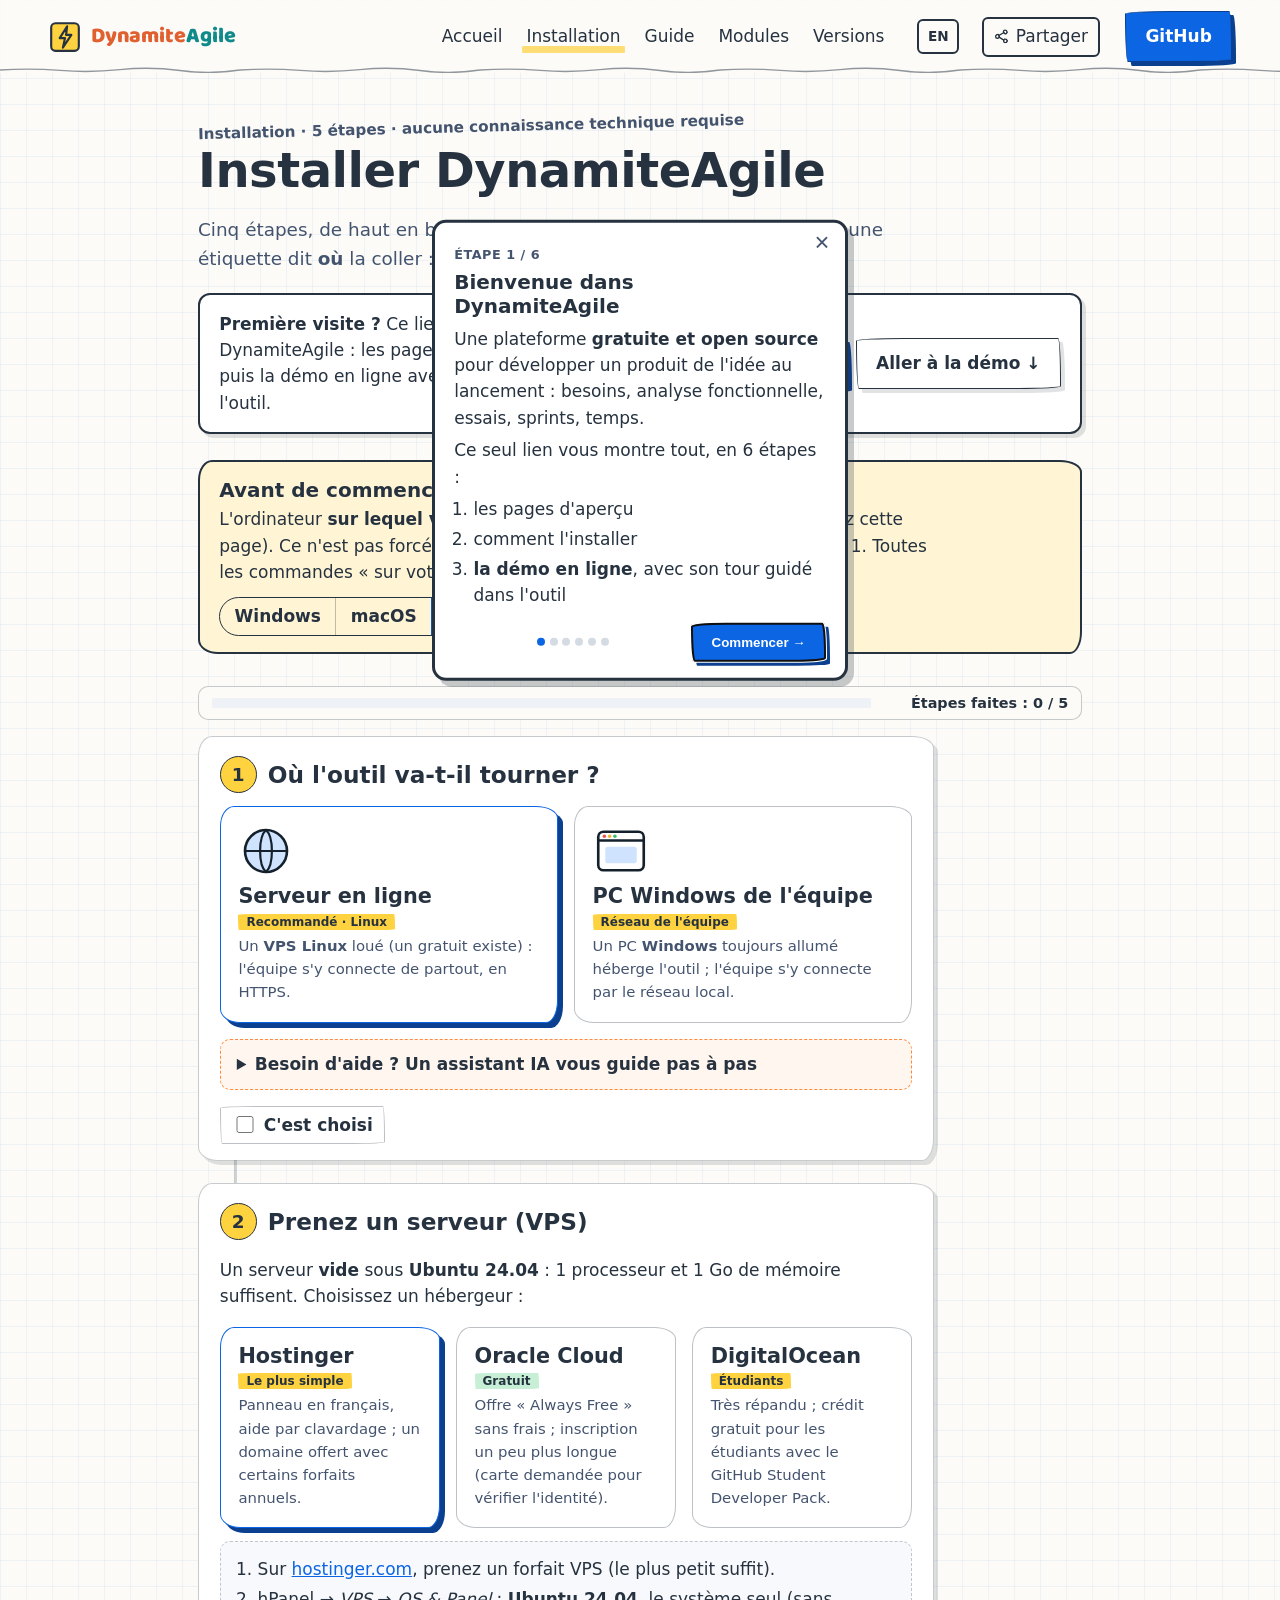
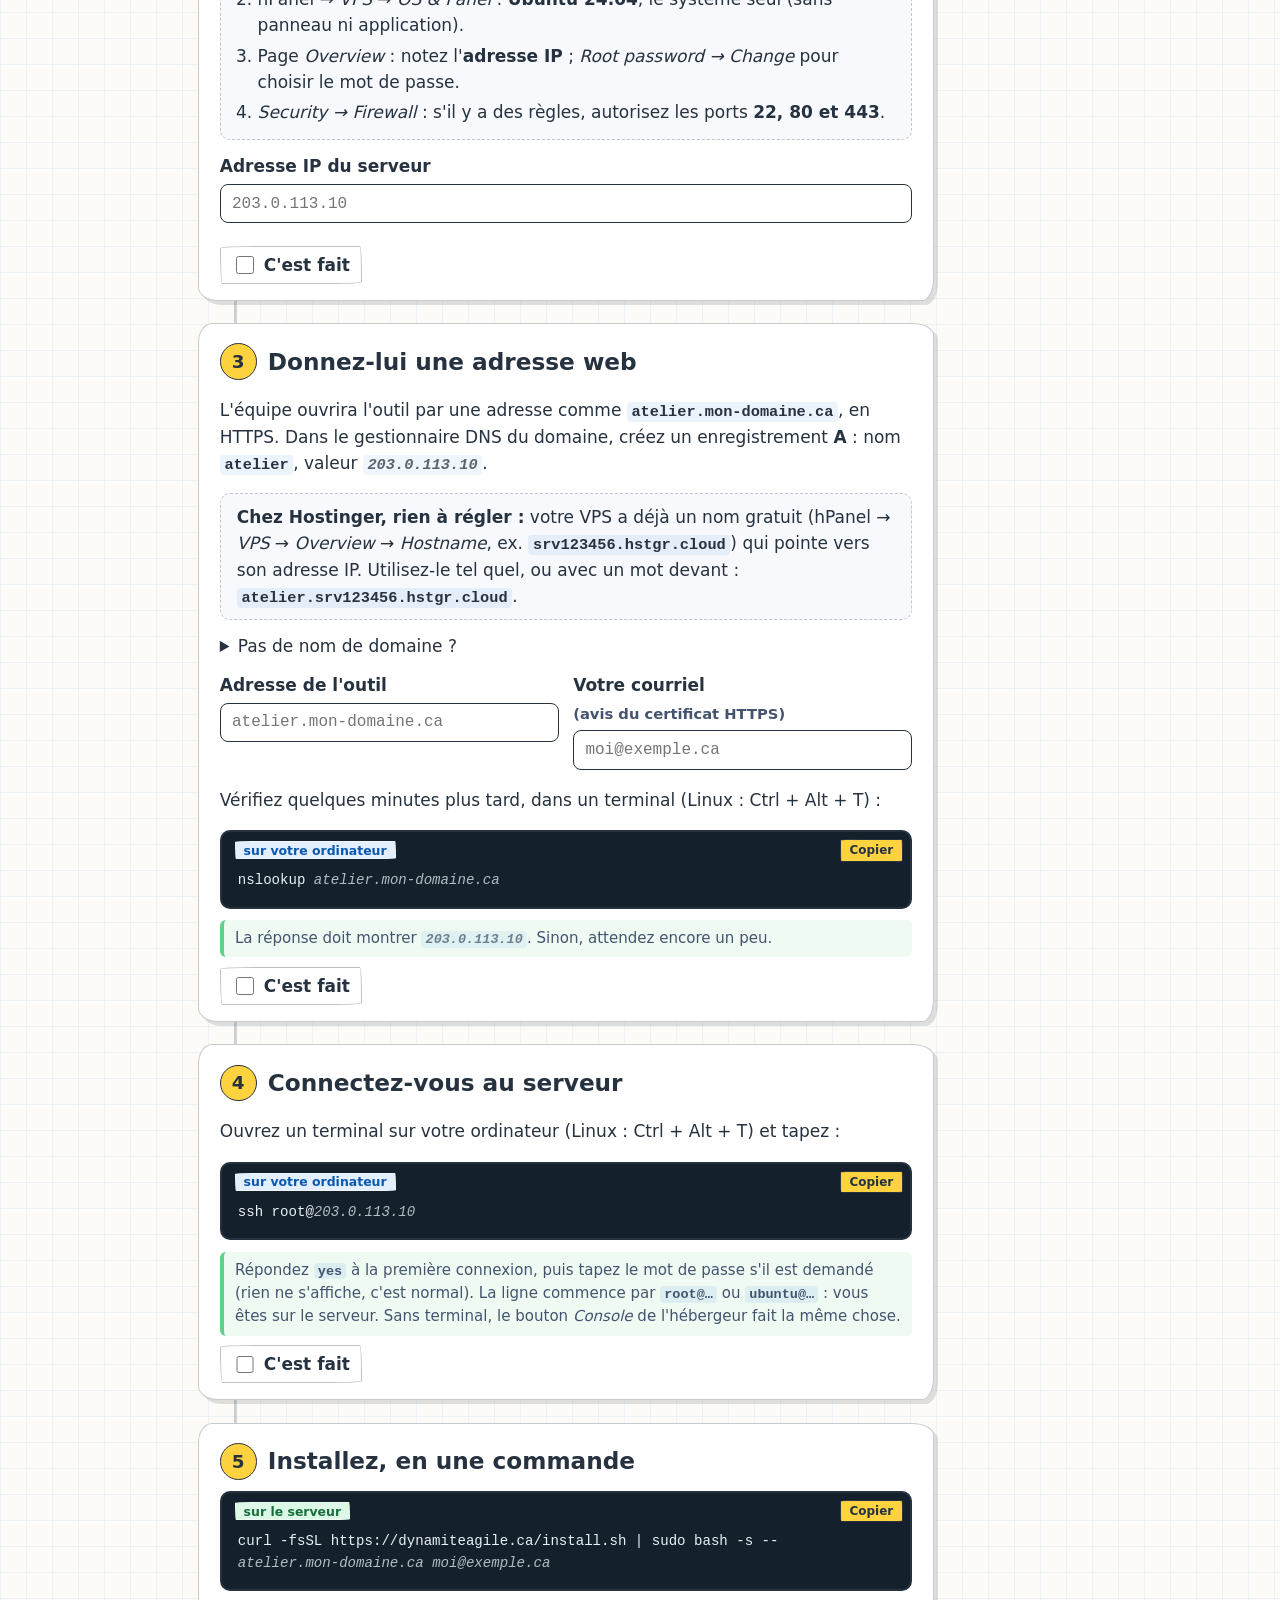
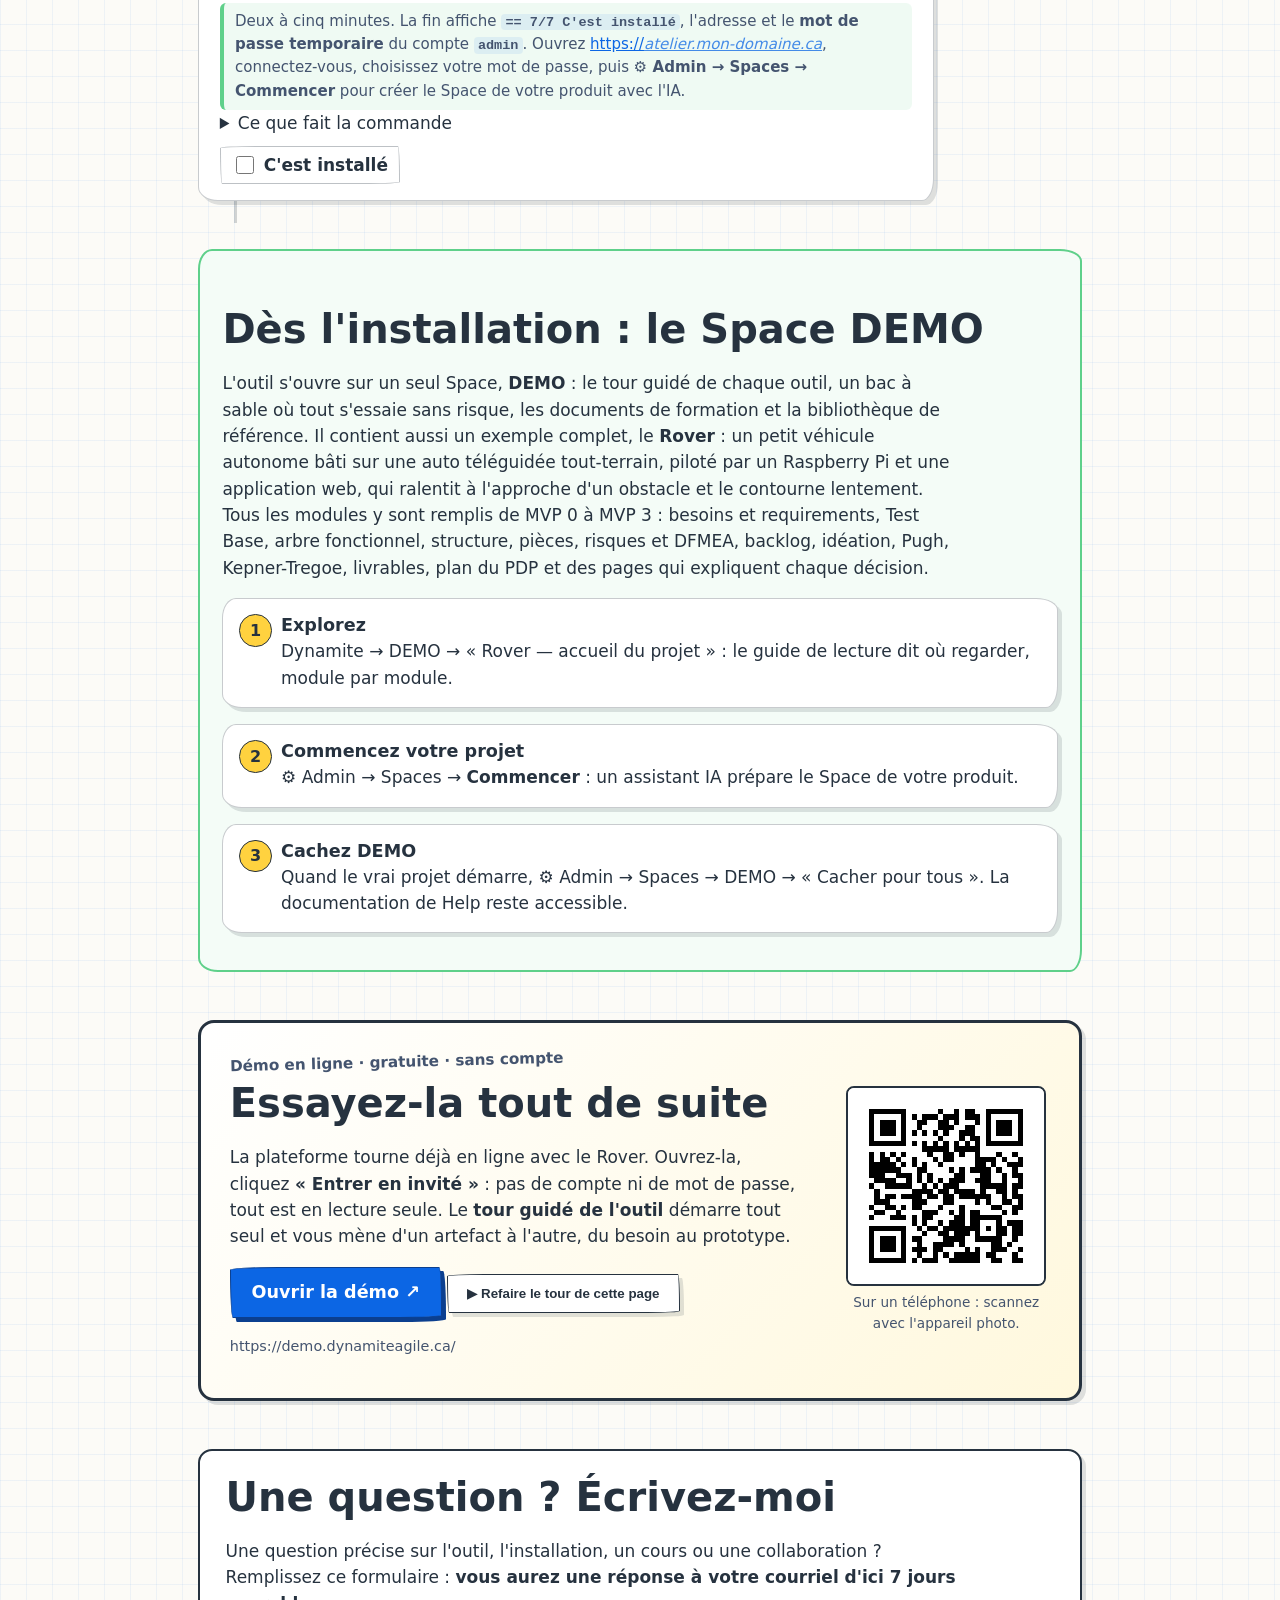
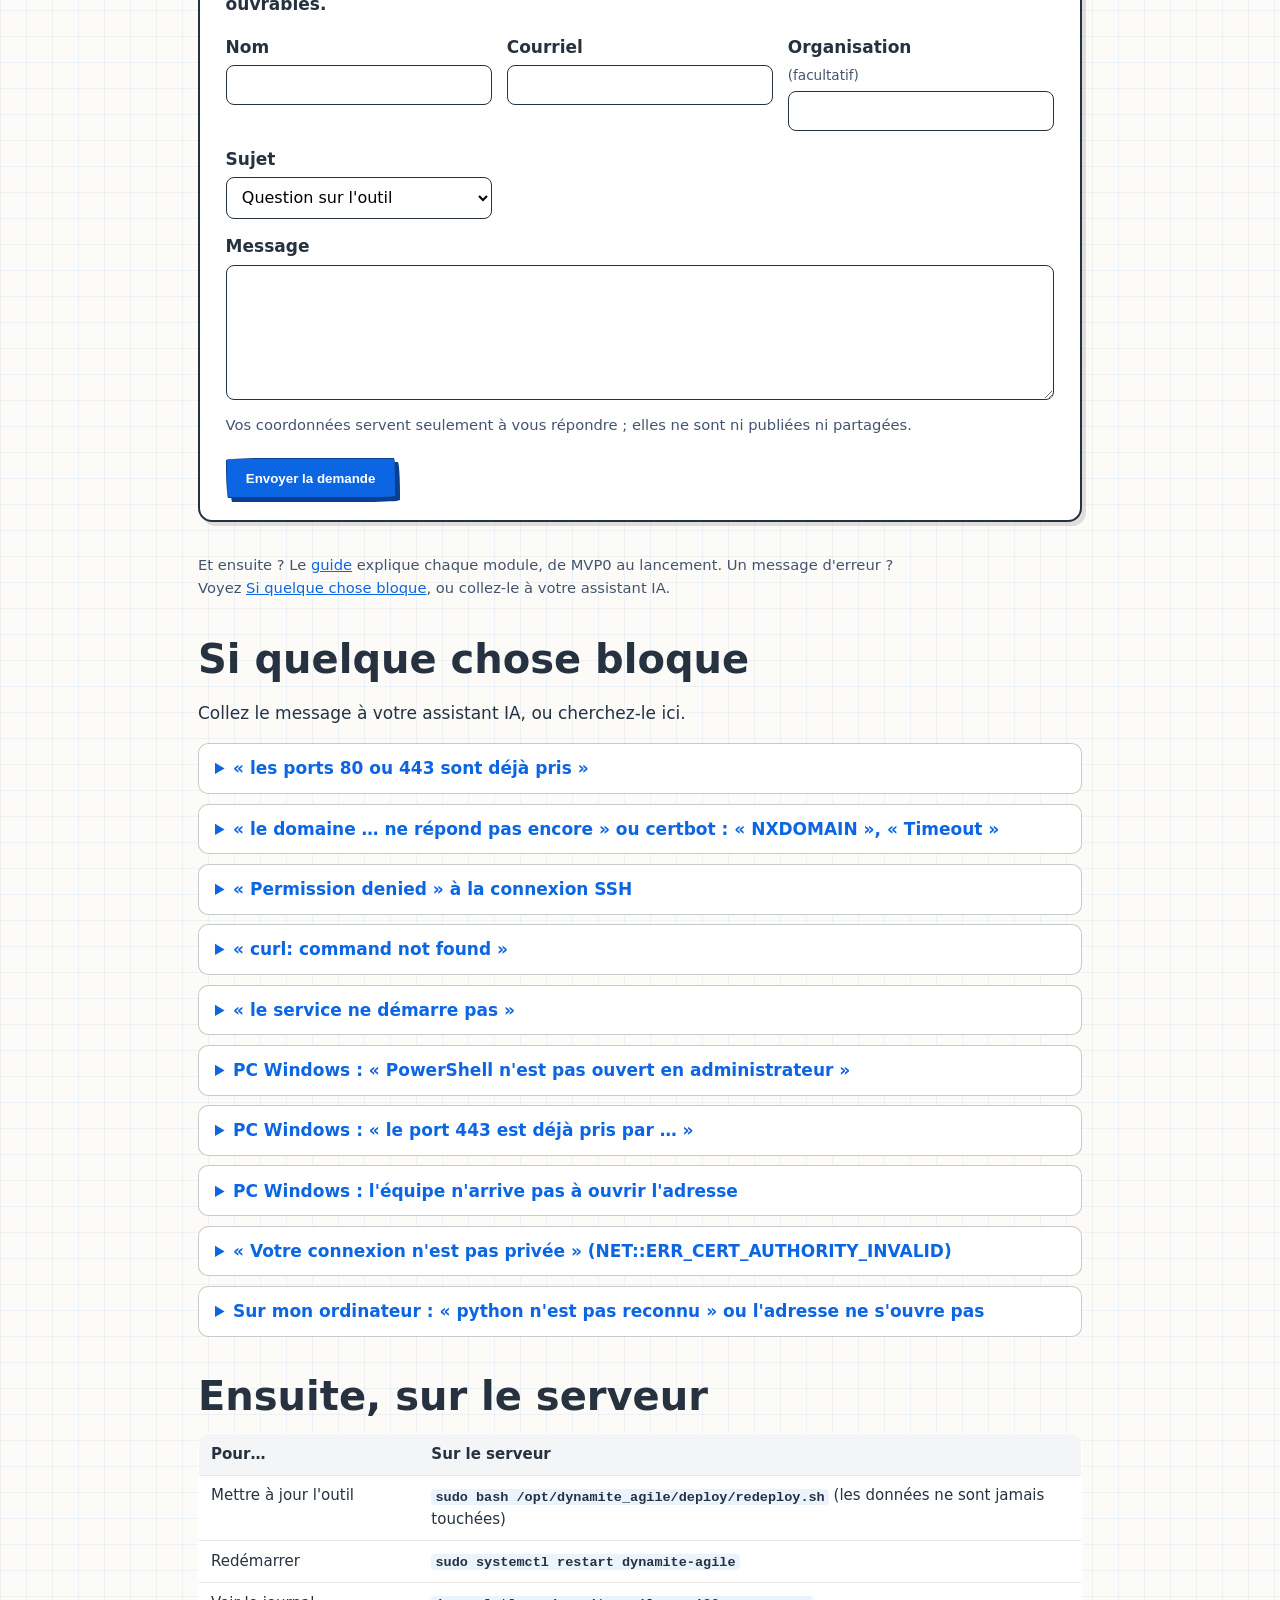
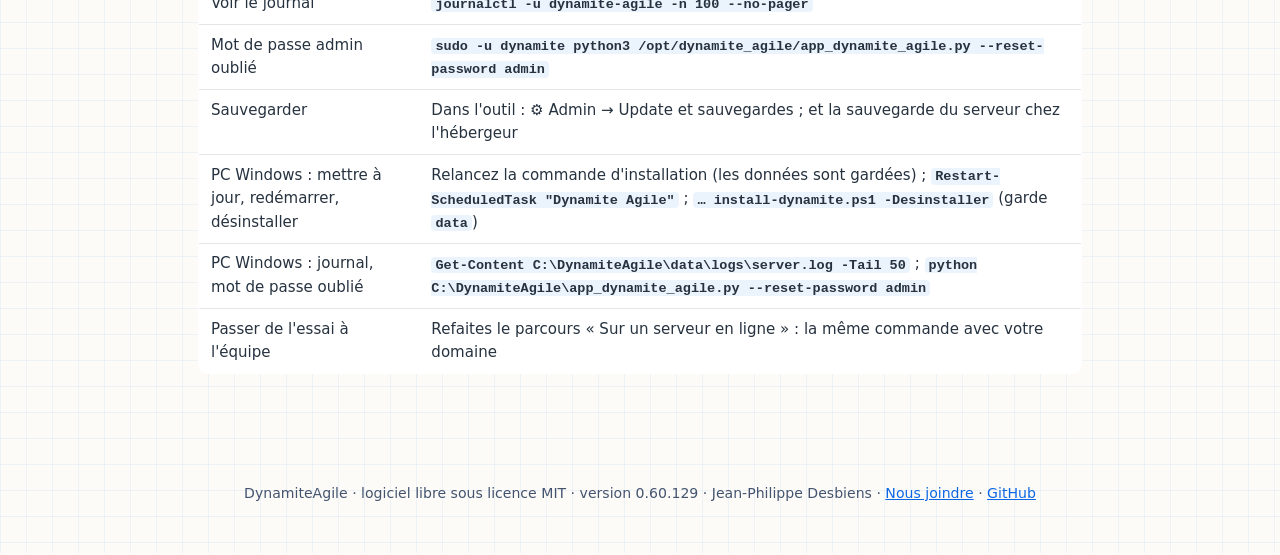
==== site/index.html @ bbf8b6cb "0.60.129 — Diamond : « Importer un lot (.zip) » pose un croquis sur une feuille de concept existante" ====
<!DOCTYPE html>
<html lang="fr">
<head>
<meta charset="utf-8">
<meta name="viewport" content="width=device-width, initial-scale=1">
<title>Installer DynamiteAgile</title>
<meta name="description" content="Installer DynamiteAgile en 5 étapes, sans connaissances techniques : un serveur en ligne ou un PC Windows de l'équipe, depuis Windows, macOS ou Linux.">
<link rel="icon" href="data:image/svg+xml,%3Csvg xmlns='http://www.w3.org/2000/svg' viewBox='0 0 32 32'%3E%3Crect x='3' y='3' width='26' height='26' rx='3' fill='%23ffd23f' stroke='%2326323f' stroke-width='2'/%3E%3Cpath d='M18 6 L11 17 H16 L14 26 L22 14 H17 Z' fill='none' stroke='%2326323f' stroke-width='2' stroke-linejoin='round'/%3E%3C/svg%3E">
<link rel="alternate" hreflang="fr" href="https://dynamiteagile.ca/installation.html">
<link rel="alternate" hreflang="en" href="https://dynamiteagile.ca/en/installation.html">
<style>
@font-face { font-family: "DA Logo"; src: url("[data-uri]") format("woff2"); font-weight: 800; font-display: swap; }
.logo-word { font: 800 1.35rem/1 "DA Logo", var(--font, system-ui); letter-spacing: -.005em; }
.lw-d { color: #e0602f; }
.lw-a { color: #0e8a8a; }
:root {
  --paper: #fcfbf7; --grid: rgba(12, 102, 228, .06); --ink: #26323f; --ink-2: #44546f; --blue: #0c66e4;
  --y: #ffd23f; --o: #ff8a3d; --c: #3ec6e0; --g: #5fd08a; --p: #ff6f91; --v: #9b7bff; --b: #4d8dff; --t: #2ec4b6; --r: #ff5a4f;
  --hand: "Segoe Print", "Ink Free", "Bradley Hand", "Chalkboard SE", "Comic Sans MS", "Segoe UI", system-ui, sans-serif;
  --sans: "Segoe UI Variable Text", "Segoe UI", system-ui, -apple-system, "Helvetica Neue", Arial, sans-serif;
  --r-hand: 255px 15px 225px 15px / 15px 225px 15px 255px; --r-card: 14px 22px 12px 20px / 20px 12px 22px 14px;
  --shadow: 4px 4px 0 rgba(38, 50, 63, .14); --pop: cubic-bezier(.34, 1.56, .64, 1);
}
* { box-sizing: border-box; }
html { scroll-behavior: smooth; }
body { margin: 0; font: 17px/1.55 var(--sans); color: var(--ink); background: var(--paper);
  background-image: linear-gradient(var(--grid) 1px, transparent 1px), linear-gradient(90deg, var(--grid) 1px, transparent 1px);
  background-size: 26px 26px; overflow-x: hidden; }
a { color: var(--blue); }
.hand { font-family: var(--hand); }
.hl { background: linear-gradient(transparent 55%, color-mix(in srgb, var(--hlc, var(--y)) 75%, transparent) 55% 92%, transparent 92%);
  padding: 0 .12em; }
.ico { width: 1.4em; height: 1.4em; vertical-align: -.3em; flex: none; }
#energy { position: fixed; inset: 0; z-index: 0; pointer-events: none; }
main, header, footer { position: relative; z-index: 1; }

/* ---------- top ---------- */
.top { position: sticky; top: 0; z-index: 20; display: flex; align-items: center; gap: 1.2rem; padding: .7rem clamp(1rem, 4vw, 3rem);
  background: rgba(252, 251, 247, .88); backdrop-filter: blur(6px); }
.top::after { content: ""; position: absolute; left: 0; right: 0; bottom: 0; height: 6px;
  background: url("data:image/svg+xml,%3Csvg xmlns='http://www.w3.org/2000/svg' width='240' height='6'%3E%3Cpath d='M0 3 Q30 1 60 3.4 T120 2.6 T180 3.5 T240 3' fill='none' stroke='%2326323f' stroke-opacity='.5' stroke-width='1.4' stroke-linecap='round'/%3E%3C/svg%3E") repeat-x; }
.logo { display: flex; align-items: center; gap: .55rem; font: 700 1.15rem var(--hand); text-decoration: none; color: var(--ink); }
.logo-mark { width: 34px; height: 34px; }
.top nav { display: flex; gap: .2rem; margin-left: auto; flex-wrap: wrap; }
.top nav a { position: relative; padding: .35rem .65rem; color: var(--ink); text-decoration: none; font-weight: 500; z-index: 0; }
.top nav a::after { content: ""; position: absolute; left: .4rem; right: .4rem; bottom: .15rem; height: .45rem; z-index: -1;
  background: var(--y); opacity: .7; border-radius: var(--r-hand); transform: scaleX(0); transform-origin: left; transition: transform .25s ease; }
.top nav a:hover::after, .top nav a.on::after { transform: scaleX(1); }
.btn { display: inline-flex; align-items: center; gap: .5rem; padding: .7rem 1.2rem; border: 1.8px solid var(--ink);
  border-radius: var(--r-hand); background: #fff; color: var(--ink); font-weight: 650; text-decoration: none; cursor: pointer;
  box-shadow: var(--shadow); transition: transform .2s var(--pop), box-shadow .2s ease; }
.btn:hover { transform: translate(-2px, -3px) rotate(-.6deg); box-shadow: 7px 7px 0 rgba(38, 50, 63, .16); }
.btn-primary { background: var(--blue); color: #fff; border-color: #0b3f8f; box-shadow: 4px 4px 0 #0b3f8f; }
.btn-primary:hover { box-shadow: 7px 7px 0 #0b3f8f; }

/* ---------- hero ---------- */
.hero { display: grid; grid-template-columns: minmax(0, 1fr) minmax(0, 1.1fr); gap: 2rem; align-items: center;
  max-width: 1240px; margin: 0 auto; padding: clamp(2rem, 6vw, 5rem) clamp(1rem, 4vw, 3rem) 3rem; min-height: 86vh; }
.kicker { font: 600 .95rem var(--hand); color: var(--ink-2); transform: rotate(-1.5deg); display: inline-block; }
h1 { font: 700 clamp(2.1rem, 4.6vw, 3.6rem)/1.12 var(--hand); margin: .3rem 0 1rem; letter-spacing: -.01em; }
.lead { font-size: 1.15rem; color: var(--ink-2); max-width: 36rem; }
.cta { display: flex; gap: .9rem; flex-wrap: wrap; margin-top: 1.6rem; }
.hero-art svg { width: 100%; height: auto; overflow: visible; }
.hero-art .draw path[fill="none"] { stroke-dasharray: 1400; stroke-dashoffset: 1400; animation: draw 2.6s ease-out forwards; }
.hero-art .draw path[fill]:not([fill="none"]) { opacity: 0; animation: fade .8s ease-out forwards; animation-delay: 1.6s; }
@keyframes draw { to { stroke-dashoffset: 0; } }
@keyframes fade { to { opacity: 1; } }
.scroll-hint { display: block; margin: 1.8rem 0 0; font: 600 .9rem var(--hand); color: var(--ink-2); animation: bob 1.8s ease-in-out infinite; }
@keyframes bob { 50% { transform: translateY(6px); } }

/* ---------- sections ---------- */
section { max-width: 1240px; margin: 0 auto; padding: 4.5rem clamp(1rem, 4vw, 3rem); }
h2 { font: 700 clamp(1.7rem, 3.2vw, 2.5rem)/1.2 var(--hand); margin: 0 0 .6rem; }
.sub { color: var(--ink-2); max-width: 44rem; margin: 0 0 2rem; }
.reveal { opacity: 0; transform: translateY(26px) rotate(-.4deg); transition: opacity .7s ease, transform .7s var(--pop); }
.reveal.in { opacity: 1; transform: none; }

/* before / after */
.pains { display: grid; grid-template-columns: repeat(auto-fit, minmax(220px, 1fr)); gap: 1.2rem; }
.pain { position: relative; padding: 1.2rem 1.2rem 1.1rem; background: #fff; border: 1.6px solid rgba(38, 50, 63, .3);
  border-radius: var(--r-card); box-shadow: var(--shadow); }
.pain .was { font: 600 1rem var(--hand); color: #8a95a3; position: relative; display: inline-block; }
.pain .was::after { content: ""; position: absolute; left: -4px; right: -4px; top: 55%; height: 3px; background: var(--r);
  border-radius: 3px; transform: scaleX(0) rotate(-3deg); transform-origin: left; transition: transform .6s ease .3s; }
.pain.in .was::after { transform: scaleX(1) rotate(-3deg); }
.pain .now { margin: .6rem 0 0; font-weight: 650; }
.pain .now span { --hlc: var(--g); }

/* ---------- journey: sticky screen + steps; a cursor plays each tool's gesture (journey.js) ---------- */
.journey { display: grid; grid-template-columns: minmax(0, .9fr) minmax(0, 1.1fr); gap: 2.5rem; align-items: start; }
.steps { display: flex; flex-direction: column; gap: 38vh; padding: 10vh 0 30vh; }
.step { padding: 1.2rem 1.3rem; background: rgba(255, 255, 255, .86); border: 1.6px solid rgba(38, 50, 63, .25); border-radius: var(--r-card);
  box-shadow: var(--shadow); opacity: .35; transform: scale(.97); transition: opacity .4s ease, transform .4s var(--pop), border-color .3s; }
.step.on { opacity: 1; transform: none; border-color: var(--ink); }
.step .time { font: 700 .95rem var(--hand); color: var(--ink-2); }
.step h3 { display: flex; align-items: center; gap: .5rem; margin: .2rem 0 .4rem; font-size: 1.3rem; }
.step p { margin: 0; color: var(--ink-2); }
.step .gain { display: inline-block; margin-top: .6rem; font: 600 .9rem var(--hand); --hlc: var(--g); }
.stage { position: sticky; top: 14vh; }
.screen { position: relative; height: 470px; background: #fff; border: 2px solid var(--ink); border-radius: var(--r-card);
  box-shadow: 8px 8px 0 rgba(38, 50, 63, .16); overflow: hidden; pointer-events: none; user-select: none; }
.screen::before { content: ""; position: absolute; top: -12px; left: 40px; width: 96px; height: 22px; background: color-mix(in srgb, var(--y) 70%, transparent);
  transform: rotate(-4deg); z-index: 3; }
.bar { display: flex; align-items: center; gap: .45rem; height: 40px; padding: 0 .8rem; border-bottom: 1.4px solid rgba(38, 50, 63, .25);
  font: 600 .8rem var(--sans); }
.bar .tab { display: inline-flex; align-items: center; gap: .25rem; padding: .15rem .35rem; border-radius: var(--r-hand); color: var(--ink-2);
  transition: background-color .15s ease, color .15s ease; }
.bar .tab.on { color: var(--ink); background: color-mix(in srgb, var(--acc, var(--b)) 45%, transparent); }
.bar .ico { width: 16px; height: 16px; }
/* a page swap inside one window: only the body crossfades, with a small rise */
.scene { position: absolute; inset: 40px 0 0; padding: 1rem 1.1rem; opacity: 0; transform: translateY(8px); transition: opacity .2s ease, transform .2s ease;
  font-size: .9rem; }
.scene.on { opacity: 1; transform: none; }
.scene.snap, .scene.snap * { transition: none !important; animation: none !important; }  /* a state set while hidden */
.mini-h { font: 700 1.05rem var(--hand); margin: 0 0 .7rem; display: inline-block; background: linear-gradient(transparent 58%, color-mix(in srgb, var(--acc, var(--b)) 55%, transparent) 58% 90%, transparent 90%); }
.rows { display: grid; gap: .45rem; }
.row { display: grid; grid-template-columns: 70px 1fr auto; gap: .6rem; align-items: center; padding: .45rem .55rem; border: 1.2px solid rgba(38, 50, 63, .18);
  border-radius: 8px; background: #fff; }
.row.two { grid-template-columns: 1fr auto; }
.row code { font: 600 .78rem "Cascadia Mono", Consolas, monospace; color: var(--blue); }
/* fixed heights: a ✓ drawn from a fallback font must not make a line taller when a label changes */
.chip { display: inline-flex; align-items: center; height: 1.3rem; padding: 0 .45rem; border-radius: var(--r-hand); font: 700 .72rem/1 var(--sans);
  background: #eef1f5; white-space: nowrap; transition: background-color .2s ease, color .2s ease; }
.chip.y { background: #fff1bf; color: #8a5a00; } .chip.g { background: #dcf7e6; color: #1a6e3e; } .chip.b { background: #e3eeff; color: #0a58ad; }
/* the small buttons of the mock-up: the page's .btn at the size of an application */
.screen .btn { height: 1.85rem; padding: 0 .6rem; font-size: .76rem; line-height: 1; border-width: 1.4px; box-shadow: 2px 2px 0 rgba(38, 50, 63, .16); gap: .3rem; white-space: nowrap;
  transition: transform .08s ease-out, box-shadow .08s ease-out, background-color .2s ease, color .2s ease, border-color .2s ease; }
.screen .btn-primary { box-shadow: 2px 2px 0 #0b3f8f; }
.screen .btn[data-pressed] { transform: translate(1px, 1px); box-shadow: 1px 1px 0 rgba(38, 50, 63, .16); }
.screen .btn.is-done { background: #dcf7e6; color: #1a6e3e; border-color: #1a6e3e; box-shadow: 2px 2px 0 rgba(26, 110, 62, .25); }
/* a label that changes on itself: the old words leave upward, the new arrive from below, the box eases to its width */
.roll { display: inline-grid; overflow: hidden; vertical-align: bottom; transition: width .32s cubic-bezier(.45, 0, .1, 1); }
.roll > span { grid-area: 1 / 1; justify-self: start; white-space: nowrap; }
.roll .ro-out { animation: ro-out .32s cubic-bezier(.45, 0, .1, 1) forwards; }
.roll .ro-in { animation: ro-in .32s cubic-bezier(.45, 0, .1, 1) both; }
@keyframes ro-out { to { transform: translateY(-110%); opacity: 0; } }
@keyframes ro-in { from { transform: translateY(110%); opacity: 0; } }

/* the cursor (glyphs and hotspots of the stageshow kit: arrow, I-beam, east-west resize) */
.jc { position: absolute; left: 0; top: 0; z-index: 5; opacity: 0; transition: opacity .25s ease; will-change: transform; }
.jc.live { opacity: 1; }
.jc.live.idle { opacity: 0; transition-duration: .6s; }
.jc-press { display: grid; transform-origin: 0 0; transition: transform .26s cubic-bezier(.22, 1, .36, 1); }
.jc[data-pressed] .jc-press { transform: scale(.9); transition: transform .08s ease-out; }
.jc-g { grid-area: 1 / 1; display: block; opacity: 0; transform: scale(.6); transform-origin: 0 0; transition: transform .2s ease, opacity .2s ease; }
.jc[data-kind="arrow"] .jc-arrow, .jc[data-kind="ibeam"] .jc-ibeam, .jc[data-kind="ew"] .jc-ew { opacity: 1; transform: none; }
.jc-arrow { margin: -3px 0 0 -4px; transform-origin: 4px 3px; filter: drop-shadow(0 1px 1.5px rgba(0, 0, 0, .22)); }
.jc-arrow path { fill: var(--ink); stroke: var(--ink); stroke-width: 2.4; stroke-linejoin: round; }
.jc-ibeam { margin: -8px 0 0 -5px; transform-origin: 5px 8px; overflow: visible; }
.jc-ew { margin: -10.5px 0 0 -10.5px; transform-origin: 10.5px 10.5px; overflow: visible; }
.jc .edge { stroke: #fff; fill: #fff; } .jc .line { stroke: var(--ink); fill: var(--ink); }

/* Dashboard: the @mention arrives whole from just above, then is acknowledged */
.kpis { display: grid; grid-template-columns: repeat(4, 1fr); gap: .6rem; }
.kpi { padding: .6rem; border: 1.4px solid rgba(38, 50, 63, .25); border-radius: var(--r-card); box-shadow: 2px 2px 0 rgba(38, 50, 63, .12); }
.kpi b { display: block; font-size: 1.5rem; }
.kpi small { color: var(--ink-2); }
.msg { display: flex; align-items: center; gap: .6rem; margin-top: .8rem; padding: .55rem .7rem; border-left: 4px solid var(--r);
  background: #fff5f4; border-radius: 6px; opacity: 0; transform: translateY(-8px);
  transition: opacity .5s cubic-bezier(.25, .8, .25, 1), transform .5s cubic-bezier(.25, .8, .25, 1), background-color .25s ease, border-color .25s ease; }
.msg.in { opacity: 1; transform: none; }
.msg.ok { border-left-color: var(--g); background: #f2fbf5; }
.msg .msg-t { flex: 1; min-width: 0; }
.dot { display: inline-grid; place-items: center; flex: none; width: 20px; height: 20px; border-radius: 50%; background: var(--r); color: #fff;
  font-size: .75rem; font-weight: 700; transition: background-color .2s ease; }
.msg.ok .dot { background: #1a6e3e; }

/* Goldmine: the Need Status menu, then the trace drawn from the need to the requirement */
.pop { position: absolute; z-index: 4; display: grid; min-width: 170px; padding: .25rem; background: #fff; border: 1.4px solid var(--ink);
  border-radius: 10px; box-shadow: 3px 3px 0 rgba(38, 50, 63, .16); font: 600 .78rem var(--sans);
  opacity: 0; transform: translateY(-4px); transition: opacity .16s ease, transform .16s ease; }
.pop.open { opacity: 1; transform: none; }
.pop > span { padding: .3rem .55rem; border-radius: 7px; transition: background-color .15s ease; }
.pop > span[data-hover] { background: color-mix(in srgb, var(--acc, var(--y)) 40%, transparent); }
.trace { position: relative; height: 130px; margin-top: .9rem; }
.trace svg { width: 100%; height: 100px; }
.trace .base { stroke: #c9ced6; stroke-dasharray: 8 10; }
.trace .lit { stroke: var(--y); stroke-dasharray: 600; stroke-dashoffset: 600; transition: stroke-dashoffset 1.1s cubic-bezier(.45, 0, .1, 1); }
.trace.on .lit { stroke-dashoffset: 0; }
.trace circle { fill: #fff; stroke: var(--ink); stroke-width: 2; transition: fill .25s ease; }
.trace.on circle { fill: var(--y); }
.trace.on circle:nth-of-type(2) { transition-delay: .5s; } .trace.on circle:nth-of-type(3) { transition-delay: 1s; }
.trace-l { position: relative; height: 22px; font: 600 .82rem var(--hand); }
.trace-l span { position: absolute; transform: translateX(-50%); white-space: nowrap; }
.trace-l span:nth-child(1) { left: 8.7%; } .trace-l span:nth-child(2) { left: 50%; } .trace-l span:nth-child(3) { left: 91.3%; transform: translateX(-80%); }

/* Diamond: the function tree grows branch by branch; a click on F3 brings its DFMEA line and key test */
.ftree { display: grid; grid-template-columns: 36% 1fr; align-items: center; gap: 1.4rem; position: relative; }
.fkids { display: flex; flex-direction: column; gap: .4rem; border-left: 2px solid transparent; padding-left: .9rem; transition: border-color .3s ease; }
.ftree.grown .fkids { border-left-color: var(--ink); }
.fnode { border: 2px solid var(--ink); border-radius: var(--r-hand); padding: .3rem .5rem; background: #fff; font-size: .82rem; line-height: 1.2; }
.fnode code { margin-right: .35rem; font-weight: 700; }
.fnode.f0 { position: relative; background: color-mix(in srgb, var(--y) 55%, #fff); }
.fnode.f0::after { content: ""; position: absolute; right: calc(-1.4rem - 2px); top: 50%; width: 1.4rem; border-top: 2px solid var(--ink); }
.fkids .fnode { position: relative; background: color-mix(in srgb, var(--c) 22%, #fff); opacity: 0; transform: translateX(-12px);
  transition: opacity .4s ease, transform .4s ease, background-color .15s ease, box-shadow .15s ease;
  transition-delay: calc(var(--k, 0) * .3s), calc(var(--k, 0) * .3s), 0s, 0s; }
.fkids .fnode::before { content: ""; position: absolute; left: calc(-.9rem - 2px); top: 50%; width: .9rem; border-top: 2px solid var(--ink); }
.fkids .fnode.crit { border-width: 3px; }
.ftree.grown .fkids .fnode { opacity: 1; transform: none; }
.ftree .fnode.sel { background: color-mix(in srgb, var(--c) 60%, #fff); box-shadow: 2px 2px 0 var(--ink); }
.dfm { opacity: 0; transform: translateY(-6px); transition: opacity .45s cubic-bezier(.25, .8, .25, 1), transform .45s cubic-bezier(.25, .8, .25, 1); }
.dfm.in { opacity: 1; transform: none; }
.row.dfm { grid-template-columns: auto 1fr auto; }

/* Exploration: a month ruler, the phases, and the launch date that follows a longer Concept */
.gantt { display: grid; gap: 1rem; margin-top: .3rem; }
.g-row { display: grid; grid-template-columns: 96px 1fr; align-items: center; gap: .6rem; font-size: .84rem; }
.g-track { position: relative; height: 24px;
  background: repeating-linear-gradient(90deg, rgba(38, 50, 63, .1) 0 1px, transparent 1px 16.666%); }
.g-ruler .g-track { height: 1rem; background: none; font-size: .72rem; color: var(--ink-2); }
.g-ruler .g-track span { position: absolute; top: 0; }
.g-bar { position: absolute; top: 3px; height: 18px; border-radius: var(--r-hand); background: var(--v); opacity: .85; width: 0;
  transition: width .8s ease, left .45s cubic-bezier(.45, 0, .1, 1); }
.g-bar.pink { background: var(--p); }
.g-bar.drag { transition: none; }
.g-ms { position: absolute; top: 5px; width: 14px; height: 14px; margin-left: -7px; background: var(--o); border: 1.6px solid var(--ink);
  transform: rotate(45deg); transition: left .45s cubic-bezier(.45, 0, .1, 1); }
.row.g-sum { margin-top: 1.4rem; grid-template-columns: 1fr auto; }
.g-sum b { font-variant-numeric: tabular-nums; }

/* Agile: one card carried by the hand from To Do to In Progress */
.board { display: grid; grid-template-columns: repeat(3, 1fr); gap: .6rem; height: 330px; }
.col { background: #f4f5f7; border-radius: 10px; padding: .5rem; position: relative; }
.col h4 { margin: 0 0 .4rem; font-size: .75rem; text-transform: uppercase; color: var(--ink-2); }
.card { position: absolute; padding: .45rem .55rem; background: #fff; border: 1.4px solid rgba(38, 50, 63, .25); border-radius: var(--r-card);
  box-shadow: 2px 2px 0 rgba(38, 50, 63, .12); font-size: .78rem; will-change: transform; transform-origin: 50% 50%;
  transition: transform .35s cubic-bezier(.45, 0, .1, 1), box-shadow .2s ease; }
.card.held { transition: box-shadow .2s ease; box-shadow: 6px 8px 0 rgba(38, 50, 63, .16); z-index: 3; }

/* Dynamite: the objective typed in the page, then the Word export */
.wiki { font-size: .86rem; }
.wiki .typed { min-height: 2.6em; }
.wiki .typed.caret::after { content: ""; display: inline-block; width: 2px; height: 1.05em; margin-left: 1px; vertical-align: -.18em; background: var(--ink); }
.wiki .ph { height: 7px; margin: .55rem 0 0; border-radius: 4px; background: #e9ecf0; }
.wiki .block { margin-top: .7rem; padding: .5rem .6rem; border: 1.4px dashed var(--o); border-radius: 8px; background: #fff7ef; }
.wiki .block.exp { display: flex; align-items: center; gap: .7rem; border-color: var(--b); background: #f2f7ff; color: var(--ink-2); }

/* Testing: the waveform, the attached PDF, then Verified */
.scope { display: grid; grid-template-columns: 1.3fr 1fr; gap: .8rem; }
.scope svg { width: 100%; height: 150px; background: #0f1d1a; border-radius: 10px; }
.scope .wave { stroke-dasharray: 600; stroke-dashoffset: 600; }
.scope.run .wave { animation: draw 2.4s linear forwards; }
.scope .btn { justify-self: start; margin-top: .3rem; }

/* Timesheet: four days, Thursday copied to Friday, the week submitted */
.hours { display: grid; grid-template-columns: repeat(5, 1fr); gap: .45rem; height: 150px; margin-top: .4rem; }
.hcol { position: relative; display: flex; align-items: flex-end; }
.hcol i { display: block; width: 100%; height: 0; background: var(--t); border-radius: 6px 6px 3px 3px; opacity: .85; transition: height .8s var(--pop); }
.hcol.fri::before { content: ""; position: absolute; left: 0; right: 0; bottom: 0; height: 88%; border: 1.6px dashed rgba(38, 50, 63, .35);
  border-radius: 6px 6px 3px 3px; transition: opacity .3s ease; }
.hcol.fri.filled::before { opacity: 0; }
.days { display: grid; grid-template-columns: repeat(5, 1fr); gap: .45rem; margin-top: .25rem; text-align: center; font-size: .75rem; color: var(--ink-2); }
.acts { display: flex; gap: .6rem; flex-wrap: wrap; margin: .8rem 0; }

/* Training: the test submitted, the topic Completed */
.tl { display: flex; align-items: center; justify-content: space-between; gap: .6rem; }
.progress { height: 14px; border: 1.4px solid var(--ink); border-radius: var(--r-hand); overflow: hidden; margin: .6rem 0 .9rem; }
.progress i { display: block; height: 100%; width: 0; background: var(--p); transition: width 1s ease; }
.progress.full i { background: var(--g); }

/* narrow screens: the screen comes first and plays the day on its own (journey.js) */
@media (max-width: 900px) {
  .stage { order: -1; margin-bottom: .6rem; }
}
@media (max-width: 560px) {
  .bar { gap: .2rem; padding: 0 .5rem; }
  .bar .tl { display: none; }
  .scene { padding: .9rem .8rem; }
  .row { grid-template-columns: 64px 1fr auto; gap: .5rem; padding: .4rem .45rem; }
  .row.g-sum { grid-template-columns: 1fr auto; }
  .row code { white-space: nowrap; }
  .kpis { gap: .4rem; }
  .kpi { padding: .35rem .5rem; }
  .kpi b { font-size: 1.15rem; }
  .msg { flex-wrap: wrap; row-gap: .45rem; }
  .msg .msg-t { flex-basis: calc(100% - 20px - .6rem); }
  .msg .btn { margin-left: calc(20px + .6rem); }
  .msg + .rows .row + .row { display: none; }  /* one ticket under the message, room left for the hand to rest */
  .ftree { grid-template-columns: 1fr; gap: .5rem; }
  .fnode.f0::after { display: none; }
  .g-row { grid-template-columns: 72px 1fr; }
  .scope { grid-template-columns: 1fr; }
  .scope svg { height: 96px; }
  .board { height: 330px; gap: .4rem; }
  .card { font-size: .72rem; padding: .4rem .45rem; }
  .hours { height: 120px; }
}
@media (prefers-reduced-motion: reduce) {
  .scope .wave { stroke-dashoffset: 0; }
}

/* ---------- chain ---------- */
.chain svg { width: 100%; height: auto; }
.chain .node rect { fill: #fff; stroke: var(--ink); stroke-width: 2; }
.chain .node text { font: 700 17px var(--hand); fill: var(--ink); }
.chain .node .sm { font: 500 12px var(--sans); fill: var(--ink-2); }
.chain .link { fill: none; stroke: var(--ink); stroke-width: 2.2; stroke-linecap: round; stroke-dasharray: 600; stroke-dashoffset: 600; transition: stroke-dashoffset 1.4s ease; }
.chain.in .link { stroke-dashoffset: 0; }
.chain .spark { fill: var(--y); stroke: var(--ink); stroke-width: 1.2; }

/* ---------- tools grid ---------- */
.tools { display: grid; grid-template-columns: repeat(auto-fill, minmax(215px, 1fr)); gap: 1.1rem; }
.tool { position: relative; padding: 1.1rem 1.1rem 1rem; background: #fff; border: 1.6px solid rgba(38, 50, 63, .28); border-radius: var(--r-card);
  box-shadow: var(--shadow); transition: transform .3s var(--pop), box-shadow .3s ease; transform-style: preserve-3d; }
.tool:hover { box-shadow: 9px 10px 0 rgba(38, 50, 63, .15); }
.tool .ico { width: 44px; height: 44px; padding: 6px; border-radius: 46% 54% 50% 50% / 52% 46% 54% 48%;
  background: color-mix(in srgb, var(--a) 45%, transparent); transition: transform .4s var(--pop); }
.tool:hover .ico { transform: rotate(-10deg) scale(1.1); }
.tool h3 { margin: .6rem 0 .25rem; font: 700 1.15rem var(--hand); }
.tool p { margin: 0; color: var(--ink-2); font-size: .93rem; }

/* ---------- numbers & trust ---------- */
.nums { display: grid; grid-template-columns: repeat(auto-fit, minmax(170px, 1fr)); gap: 1rem; }
.num { text-align: center; padding: 1.1rem; background: #fff; border: 1.6px solid rgba(38, 50, 63, .25); border-radius: var(--r-card); box-shadow: var(--shadow); }
.num b { display: block; font: 700 2.4rem var(--hand); }
.num span { color: var(--ink-2); }
.trust { display: grid; grid-template-columns: repeat(auto-fit, minmax(240px, 1fr)); gap: 1rem; }
.trust li { list-style: none; padding: .8rem 1rem; background: rgba(255, 255, 255, .8); border-left: 5px solid var(--g); border-radius: 8px; }
.final { text-align: center; }
.final .cta { justify-content: center; }
footer { text-align: center; padding: 2rem 1rem 3rem; color: var(--ink-2); font-size: .88rem; }

@media (max-width: 900px) {
  .hero, .journey { grid-template-columns: minmax(0, 1fr); }
  .stage { position: relative; top: 0; }
  .steps { gap: 1.2rem; padding: 1rem 0; }
  .step { opacity: 1; transform: none; }
  .kpis { grid-template-columns: repeat(2, 1fr); }
  .screen { overflow: hidden; } .bar { overflow: hidden; } #journee { overflow-x: clip; }
}
@media (prefers-reduced-motion: reduce) {
  *, *::before, *::after { animation: none !important; transition: none !important; }
  .reveal { opacity: 1; transform: none; }
  .hero-art .draw path { stroke-dashoffset: 0 !important; opacity: 1 !important; }
  #energy { display: none; }
}
/* Website of Dynamite | Agile (D-O-015): added on top of the CSS of the vitrine (same tokens, same hand-drawn look). */
main { overflow-x: clip; }
.top .gh { margin-left: .4rem; }
.top nav a.on::after { transform: scaleX(1); }
.page { max-width: 980px; margin: 0 auto; padding: 2.5rem clamp(1rem, 4vw, 3rem) 4rem; }
.page h1 { font-size: clamp(2rem, 4vw, 3rem); }
.page h2 { margin-top: 2.6rem; }
.page h3 { font: 700 1.2rem var(--hand); margin: 1.6rem 0 .4rem; }
.page p, .page li { max-width: 46rem; }
.note { padding: .8rem 1rem; margin: 1rem 0; background: rgba(255, 255, 255, .85); border-left: 5px solid var(--y); border-radius: 8px; }
.note.warn { border-left-color: var(--o); }
.note.ok { border-left-color: var(--g); }
.toc { display: flex; flex-wrap: wrap; gap: .5rem; margin: 1rem 0 2rem; padding: 0; list-style: none; }
.toc a { display: inline-block; padding: .3rem .7rem; border: 1.4px solid rgba(38, 50, 63, .3); border-radius: var(--r-hand);
  background: #fff; text-decoration: none; color: var(--ink); font-weight: 600; font-size: .92rem; }
.toc a:hover { background: color-mix(in srgb, var(--y) 45%, #fff); }
.stepper { counter-reset: st; list-style: none; padding: 0; }
.stepper > li { counter-increment: st; position: relative; padding: 1rem 1.1rem 1rem 3.6rem; margin: 0 0 1rem; background: #fff;
  border: 1.6px solid rgba(38, 50, 63, .25); border-radius: var(--r-card); box-shadow: var(--shadow); max-width: none; }
.stepper > li::before { content: counter(st); position: absolute; left: 1rem; top: .95rem; display: grid; place-items: center;
  width: 1.9rem; height: 1.9rem; border-radius: 50%; background: var(--y); border: 1.6px solid var(--ink); font: 700 1rem var(--hand); }
.stepper > li > b:first-child { display: block; font: 700 1.1rem var(--hand); margin-bottom: .2rem; }
pre.cmd { position: relative; margin: .7rem 0; padding: .9rem 1rem; background: #14202b; color: #e8f1f8; border-radius: 10px;
  font: 500 .88rem/1.55 "Cascadia Mono", Consolas, "SFMono-Regular", Menlo, monospace; overflow-x: auto; border: 2px solid var(--ink); }
pre.cmd .c { color: #7f95a8; }
pre.cmd .p { color: var(--g); user-select: none; }
.copy { position: absolute; top: .45rem; right: .45rem; padding: .2rem .55rem; font: 600 .75rem var(--sans); color: var(--ink);
  background: var(--y); border: 1.4px solid var(--ink); border-radius: var(--r-hand); cursor: pointer; }
table.t { width: 100%; border-collapse: collapse; margin: .8rem 0; background: #fff; border: 1.6px solid rgba(38, 50, 63, .25);
  border-radius: 10px; overflow: hidden; font-size: .94rem; }
table.t th, table.t td { padding: .55rem .75rem; text-align: left; vertical-align: top; border-bottom: 1px solid rgba(38, 50, 63, .12); }
table.t th { background: #f4f5f7; font-weight: 650; }
code { font: 600 .9em "Cascadia Mono", Consolas, monospace; background: rgba(12, 102, 228, .08); padding: .05em .3em; border-radius: 4px; }
pre code { background: none; padding: 0; font: inherit; }

/* ---------- landing: the descent into the mine ---------- */
#descente { overflow-x: clip; }
.descent { display: grid; grid-template-columns: 120px minmax(0, 1fr); gap: 2rem; }
.shaft { position: sticky; top: 16vh; height: 64vh; display: flex; flex-direction: column; align-items: center; }
.shaft .rope { position: relative; flex: 1; width: 6px; background: rgba(38, 50, 63, .12); border-radius: 3px; overflow: hidden; }
.shaft .rope i { position: absolute; left: 0; top: 0; width: 100%; height: var(--depth, 0%); background: var(--o); border-radius: 3px; }
.shaft .depth { margin-top: .6rem; font: 700 1.5rem var(--hand); white-space: nowrap; }
.shaft .lamp { width: 44px; height: 44px; margin-bottom: .5rem; }
.levels { display: flex; flex-direction: column; gap: 22vh; padding: 6vh 0 18vh; }
.level { display: grid; grid-template-columns: 150px minmax(0, 1fr); gap: 1.4rem; align-items: center; padding: 1.3rem 1.4rem;
  background: rgba(255, 255, 255, .9); border: 1.6px solid rgba(38, 50, 63, .25); border-radius: var(--r-card); box-shadow: var(--shadow);
  opacity: 0; transform: translateX(40px) rotate(.6deg); transition: opacity .7s ease, transform .8s var(--pop); }
.level.in { opacity: 1; transform: none; }
.level img { width: 150px; height: auto; transform: scale(.6) rotate(-8deg); transition: transform .9s var(--pop) .15s; }
.level.in img { transform: none; }
.level .m { font: 700 .9rem var(--hand); color: var(--ink-2); }
.level h3 { margin: .1rem 0 .35rem; font: 700 1.45rem var(--hand); }
.level .mine { margin: 0 0 .35rem; }
.level .proj { margin: 0; color: var(--ink-2); }
.level .proj b { color: var(--ink); }
.surface { text-align: center; font: 700 1.3rem var(--hand); }

/* ---------- landing: three commands in a terminal ---------- */
.term { max-width: 760px; margin: 1.4rem auto 0; background: #14202b; border: 2px solid var(--ink); border-radius: var(--r-card);
  box-shadow: 8px 8px 0 rgba(38, 50, 63, .16); overflow: hidden; }
.term .tbar { display: flex; gap: .4rem; padding: .55rem .8rem; background: #1d2b38; }
.term .tbar i { width: 11px; height: 11px; border-radius: 50%; background: var(--r); }
.term .tbar i:nth-child(2) { background: var(--y); } .term .tbar i:nth-child(3) { background: var(--g); }
.term pre { margin: 0; padding: 1rem 1.1rem 1.2rem; min-height: 9.5rem; color: #e8f1f8; font: 500 .92rem/1.7 "Cascadia Mono", Consolas, monospace;
  white-space: pre-wrap; text-align: left; overflow-wrap: anywhere; }
.term .ok { color: var(--g); }
.center { text-align: center; }
.center .sub { margin-left: auto; margin-right: auto; }
.center .cta { justify-content: center; }

@media (max-width: 900px) {
  .descent { grid-template-columns: 1fr; }
  .shaft { display: none; }
  .levels { gap: 1.2rem; padding: 1rem 0; }
  .level { grid-template-columns: 90px minmax(0, 1fr); }
  .level img { width: 90px; }
}
@media (prefers-reduced-motion: reduce) {
  .level, .level img { opacity: 1; transform: none; }
}
@media (max-width: 640px) {
  .top { flex-wrap: wrap; gap: .4rem .8rem; }
  .top nav { order: 3; width: 100%; margin-left: 0; }
  .top .gh { margin-left: auto; padding: .45rem .8rem; }
  .level { grid-template-columns: minmax(0, 1fr); transform: translateY(24px); }
  .level > div { min-width: 0; }
  .level img { width: 80px; }
  table.t { display: block; overflow-x: auto; }
}

/* ---------- installation page ---------- */
.install h2 { margin-top: 2.2rem; }
.where { display: inline-block; padding: .05rem .5rem; border-radius: var(--r-hand); font: 700 .78rem var(--sans); vertical-align: .1em; }
.where.pc { background: #e3eeff; color: #0a58ad; }
.where.srv { background: #dcf7e6; color: #1a6e3e; }
pre.cmd .where { position: absolute; top: .55rem; left: .8rem; border: 1.2px solid rgba(255, 255, 255, .5); }
pre.cmd[data-where] { padding-top: 2.4rem; }
pre.cmd { white-space: pre-wrap; overflow-wrap: anywhere; padding-right: 5.2rem; }
.dest { display: grid; grid-template-columns: repeat(auto-fit, minmax(230px, 1fr)); gap: 1rem; }
.dest-card { position: relative; display: flex; flex-direction: column; gap: .35rem; padding: 1rem 1.1rem 1.1rem; cursor: pointer;
  background: #fff; border: 1.8px solid rgba(38, 50, 63, .3); border-radius: var(--r-card); box-shadow: var(--shadow);
  transition: transform .2s var(--pop), border-color .2s; }
.dest-card:hover { transform: translateY(-2px); }
.dest-card.on { border-color: var(--blue); box-shadow: 5px 5px 0 #0b3f8f; }
.dest-card input { position: absolute; opacity: 0; }
.dest-card b { font: 700 1.15rem var(--hand); }
.dest-card .tag { align-self: flex-start; padding: .05rem .5rem; border-radius: var(--r-hand); background: var(--y); font: 700 .75rem var(--sans); }
.dest-card span:last-child { color: var(--ink-2); font-size: .93rem; }
.dest-card:focus-within { outline: 3px solid var(--blue); outline-offset: 2px; }
.agent { margin: 2rem 0 0; padding: 1.1rem 1.2rem; max-width: none; background: #fff7ef; border: 1.8px dashed var(--o); border-radius: var(--r-card); }
.agent h2 { margin-top: 0; }
.agent .opt { font: 600 .9rem var(--sans); color: var(--ink-2); }
pre.prompt { white-space: pre-wrap; background: #fffdf8; color: var(--ink); border-color: var(--o); }
.muted { color: var(--ink-2); font-size: .92rem; }
.fill { padding: 0; max-width: none; }
.fields { display: grid; grid-template-columns: repeat(auto-fit, minmax(240px, 1fr)); gap: .9rem; }
.fields label { display: flex; flex-direction: column; gap: .3rem; font-weight: 650; }
.fields input { padding: .6rem .7rem; font: 500 1rem "Cascadia Mono", Consolas, monospace; border: 1.6px solid var(--ink);
  border-radius: 8px; background: #fff; }
.fields input:focus { outline: 3px solid color-mix(in srgb, var(--y) 80%, transparent); }
.progress-bar { position: sticky; top: 80px; z-index: 5; display: flex; align-items: center; gap: .8rem; margin: 2rem 0 1rem;
  padding: .5rem .8rem; background: rgba(252, 251, 247, .95); border: 1.4px solid rgba(38, 50, 63, .25); border-radius: 10px; }
.progress-bar .track { flex: 1; height: 10px; border-radius: var(--r-hand); background: #eef1f5; overflow: hidden; }
.progress-bar .track i { display: block; height: 100%; width: 0; background: var(--g); transition: width .5s var(--pop); }
.progress-bar span { font: 700 .9rem var(--hand); min-width: 11.5rem; text-align: right; }
.stepper > li.ok { border-color: var(--g); background: #f6fdf8; }
.stepper > li.ok::before { content: "✓"; background: var(--g); }
.expect { margin: .5rem 0 0; padding: .45rem .7rem; border-left: 4px solid var(--g); background: rgba(95, 208, 138, .1); border-radius: 6px; font-size: .94rem; }
.done { display: inline-flex; align-items: center; gap: .45rem; margin-top: .8rem; padding: .3rem .7rem; font-weight: 650; cursor: pointer;
  border: 1.4px solid rgba(38, 50, 63, .3); border-radius: var(--r-hand); background: #fff; }
.done input { width: 1.1rem; height: 1.1rem; accent-color: var(--g); }
.stepper details { margin-top: .6rem; }
.stepper summary, .trouble summary { cursor: pointer; font-weight: 650; color: var(--blue); }
.ph { opacity: .75; font-style: italic; }
.os-tabs { display: flex; gap: .5rem; margin: 1.6rem 0 1rem; }
.os-tabs button { padding: .5rem 1rem; font: 650 1rem var(--sans); border: 1.6px solid var(--ink); border-radius: var(--r-hand);
  background: #fff; cursor: pointer; }
.os-tabs button[aria-selected="true"] { background: var(--ink); color: #fff; }
.trouble { margin: .6rem 0; padding: .7rem 1rem; background: #fff; border: 1.4px solid rgba(38, 50, 63, .25); border-radius: 10px; }
.trouble p, .trouble pre { margin-bottom: 0; }
@media (max-width: 640px) {
  .progress-bar { top: 112px; }
  .progress-bar span { min-width: 0; }
}
/* D-O-017: FR | EN switch in the top bar */
.top .lang { margin-left: .2rem; padding: .3rem .55rem; border: 2px solid var(--ink); border-radius: 6px; color: var(--ink);
  font-weight: 700; font-size: .85rem; text-decoration: none; }
.top .lang:hover, .top .lang:focus-visible { background: var(--y, #ffd23f); }
/* 0.60.12: « Versions » page */
.ver-you label { display: block; margin-bottom: .35rem; }
.ver-input { font: inherit; padding: .35rem .6rem; width: 9rem; border: 1.4px solid rgba(38, 50, 63, .4); border-radius: 8px; }
.ver-pkg { margin: .5rem 0 1.5rem; }
.ver-pkg code.sha { word-break: break-all; }
.ver-list > li .tag { display: inline-block; margin: 0 0 .3rem; padding: .05rem .5rem; font-size: .8rem; font-weight: 700;
  background: var(--g); color: #fff; border-radius: 999px; }
.ver-list > li > span { display: block; }
/* 0.60.34: the Traefik question of the installation page */
.fields label[hidden], pre.cmd[hidden] { display: none; }
.fields label.check { flex-direction: row; align-items: flex-start; gap: .55rem; grid-column: 1 / -1; font-weight: 500; line-height: 1.4; }
.fields label.check input { width: 1.15rem; height: 1.15rem; margin-top: .15rem; flex: none; }

/* ---------- installation in 5 steps (0.60.39, D-O-048) ---------- */
.wiz { list-style: none; padding: 0; margin: 0; counter-reset: none; }
.wiz-step { position: relative; margin: 0 0 1.4rem; padding: 1.2rem 1.3rem 1rem; max-width: none; background: #fff;
  border: 1.8px solid rgba(38, 50, 63, .25); border-radius: var(--r-card); box-shadow: var(--shadow); }
.wiz-step::after { content: ""; position: absolute; left: 2.2rem; bottom: -1.45rem; width: 3px; height: 1.4rem; background: rgba(38, 50, 63, .2); }
.wiz-step:last-child::after { display: none; }
.wiz-step.ok { border-color: var(--g); }
.wiz-step h2 { display: flex; align-items: center; gap: .7rem; margin: 0 0 .6rem; font-size: 1.45rem; }
.wiz-step h2 .n { display: grid; place-items: center; flex: none; width: 2.3rem; height: 2.3rem; border-radius: 50%;
  background: var(--y); border: 1.8px solid var(--ink); font: 700 1.15rem var(--hand); }
.wiz-step.ok h2 .n { background: var(--g); color: #fff; }
.wiz-step .done { display: inline-flex; gap: .45rem; align-items: center; margin-top: .6rem; font-weight: 650; cursor: pointer; }
.os-pick, .vps-pick { display: grid; grid-template-columns: repeat(auto-fit, minmax(220px, 1fr)); gap: 1rem; margin: .8rem 0; }
.os-card, .vps-card { position: relative; display: flex; flex-direction: column; gap: .35rem; padding: 1rem 1.1rem 1.1rem; cursor: pointer;
  background: #fff; border: 1.8px solid rgba(38, 50, 63, .3); border-radius: var(--r-card); transition: transform .2s var(--pop), border-color .2s; }
.os-card:hover, .vps-card:hover { transform: translateY(-2px); }
.os-card.on, .vps-card.on { border-color: var(--blue); box-shadow: 5px 5px 0 #0b3f8f; }
.os-card input, .vps-card input { position: absolute; opacity: 0; }
.os-card:focus-within, .vps-card:focus-within { outline: 3px solid var(--blue); outline-offset: 2px; }
.os-card > b, .vps-card > b { font: 700 1.3rem var(--hand); }
.os-ico { width: 56px; height: 56px; }
.os-card .tag, .vps-card .tag { align-self: flex-start; padding: .05rem .5rem; border-radius: var(--r-hand); background: var(--y); font: 700 .75rem var(--sans); }
.vps-card .tag.g { background: color-mix(in srgb, var(--g) 35%, #fff); }
.os-card span:last-child, .vps-card span:last-child { color: var(--ink-2); font-size: .93rem; }
.vps-how { margin: .4rem 0 .8rem; padding: .6rem 1rem; background: #f7f9fc; border-radius: 10px; border: 1.2px dashed rgba(38, 50, 63, .25); }
.vps-how ol { margin: .2rem 0; padding-left: 1.3rem; }
.vps-how li { margin: .25rem 0; }
.ai-help { margin: 1rem 0 .4rem; padding: .7rem 1rem; background: #fff7ef; border: 1.6px dashed var(--o); border-radius: 10px; }
.ai-help summary { font-weight: 700; cursor: pointer; }
.wizard .expect { color: var(--ink-2); }
.wizard .fields { margin: .8rem 0; }
.wizard .next { margin-top: 2rem; }
@media (max-width: 640px) { .wiz-step { padding: 1rem; } .wiz-step h2 { font-size: 1.2rem; } }

/* ---------- landing storyline (0.60.40, D-O-049): the need, then deeper and deeper down to the diamonds ---------- */
.story { display: grid; grid-template-columns: repeat(auto-fit, minmax(220px, 1fr)); gap: 1.1rem; margin-top: 1.4rem; }
.story-card { position: relative; padding: 1.2rem 1.2rem 1.1rem; background: rgba(255, 255, 255, .92); border: 1.6px solid rgba(38, 50, 63, .25);
  border-radius: var(--r-card); box-shadow: var(--shadow); transition-delay: var(--d, 0ms); }
.story-card .scene-n { position: absolute; top: -.8rem; left: 1rem; display: grid; place-items: center; width: 1.8rem; height: 1.8rem;
  border-radius: 50%; background: var(--o); color: #fff; border: 1.6px solid var(--ink); font: 700 .95rem var(--hand); }
.story-card .ico { width: 30px; height: 30px; margin: .3rem 0 .2rem; color: var(--ink); }
.story-card h3 { margin: .2rem 0 .4rem; font: 700 1.25rem var(--hand); }
.story-card p { margin: 0; color: var(--ink-2); }
.story-card:last-child { border-color: var(--b); box-shadow: 5px 5px 0 #0b3f8f; }
#descente { --deep: 0; position: relative; border-radius: 28px; padding-bottom: 2rem;
  background: linear-gradient(180deg, transparent 0%, color-mix(in srgb, #1b2733 calc(var(--deep) * 22%), transparent) 45%,
    color-mix(in srgb, #0f1720 calc(var(--deep) * 70%), transparent) 100%); transition: background .8s ease; }
.level[data-depth="1000"] { border: 2.4px solid #5fd3e6; box-shadow: 0 0 0 4px rgba(95, 211, 230, .25), 6px 6px 0 #1b6f80; }
.level[data-depth="1000"].in img { animation: gem 2.6s ease-in-out infinite; }
@keyframes gem { 0%, 100% { filter: drop-shadow(0 0 0 rgba(95, 211, 230, 0)); } 50% { filter: drop-shadow(0 0 14px rgba(95, 211, 230, .9)); } }
.diamonds { margin: -8vh auto 0; max-width: 40rem; padding: 1.2rem 1.4rem; text-align: center; font-size: 1.12rem; color: #eaf7fb;
  background: #13212c; border: 2px solid #5fd3e6; border-radius: var(--r-card); box-shadow: 0 0 30px rgba(95, 211, 230, .35); }
.diamonds b { color: #8ae9f7; }
.diamonds .gems { display: block; font-size: 1.8rem; letter-spacing: .4rem; margin-bottom: .3rem; }
.diamonds.in .gems { animation: sparkle 1.8s ease-in-out infinite; }
@keyframes sparkle { 0%, 100% { opacity: .75; transform: scale(1); } 50% { opacity: 1; transform: scale(1.08); } }
#descente .surface { color: var(--ink); background: rgba(255, 255, 255, .9); border-radius: 14px; padding: .6rem 1rem; }
@media (prefers-reduced-motion: reduce) { .level[data-depth="1000"].in img, .diamonds.in .gems { animation: none; } }
#descente .shaft .depth { color: color-mix(in srgb, #ffffff calc(var(--deep) * 100%), var(--ink)); text-shadow: 0 1px 2px rgba(0, 0, 0, calc(var(--deep) * .5)); }
/* 0.60.44 (D-O-053): « Votre ordinateur » -- the commands typed on it follow it */
.pc-pick { display: flex; flex-wrap: wrap; align-items: center; gap: .6rem 1rem; margin: .4rem 0 .2rem; padding: .7rem .9rem;
  background: #f7f9fc; border: 1.2px dashed rgba(38, 50, 63, .3); border-radius: 10px; }
.seg { display: inline-flex; border: 1.6px solid var(--ink); border-radius: 999px; overflow: hidden; }
.seg label { position: relative; padding: .35rem .9rem; cursor: pointer; font-weight: 650; border-left: 1.2px solid rgba(38, 50, 63, .3); }
.seg label:first-child { border-left: 0; }
.seg label.on { background: var(--blue); color: #fff; }
.seg input { position: absolute; opacity: 0; }
.seg label:focus-within { outline: 3px solid var(--blue); outline-offset: -3px; }
[data-pc][hidden], [data-vps-cmd][hidden] { display: none !important; }
/* 0.60.45 (D-O-054): the « Modules » page */
.mod { margin: 2.5rem 0 3rem; padding-top: 1rem; border-top: 2px dashed rgba(38, 50, 63, .2); }
.mod h2 { display: flex; align-items: center; gap: .6rem; flex-wrap: wrap; }
.mod .mod-logo { width: 2.4rem; height: 2.4rem; }
.mod .depth { font: 600 .85rem var(--mono, monospace); color: #5b6673; }
.mod h4 { margin: 1.2rem 0 .2rem; }
.mod .mvpx { font-style: italic; color: #5b6673; }
.refs { padding-left: 1.4rem; }
.refs li { margin: .45rem 0; line-height: 1.45; }
.refs .why { display: block; color: #5b6673; font-size: .92rem; }
/* 0.60.46 (D-O-055): the academic example a team loads if it wants */
.example-space { margin: 3rem 0 2rem; padding: 1.2rem 1.4rem; border: 2px solid var(--g, #2f9e5b); border-radius: var(--r-card, 12px);
  background: color-mix(in srgb, var(--g, #2f9e5b) 7%, #fff); }
.example-space .stepper .btn { margin: .3rem .6rem .3rem 0; }
/* 0.60.47 (D-O-056): « Partager » in the top bar */
.share-btn { display: inline-flex; align-items: center; gap: .35rem; margin-left: .2rem; padding: .3rem .6rem; border: 2px solid var(--ink);
  border-radius: 6px; background: transparent; color: var(--ink); font: 600 .9rem var(--font, inherit); cursor: pointer; }
.share-btn .ico { width: 1.05rem; height: 1.05rem; }
.share-btn:hover, .share-btn:focus-visible, .share-btn[aria-expanded="true"] { background: var(--y, #ffd23f); }
.share-menu { position: absolute; top: calc(100% - .3rem); right: clamp(1rem, 4vw, 3rem); z-index: 30; display: grid; min-width: 12rem;
  padding: .35rem; background: #fff; border: 2px solid var(--ink); border-radius: 10px; box-shadow: 4px 4px 0 rgba(38, 50, 63, .25); }
.share-menu[hidden] { display: none; }
.share-item { display: block; padding: .5rem .7rem; border: 0; border-radius: 6px; background: none; color: var(--ink); font: inherit;
  text-align: left; text-decoration: none; cursor: pointer; }
.share-item:hover, .share-item:focus-visible { background: color-mix(in srgb, var(--y, #ffd23f) 55%, #fff); outline: none; }
@media (max-width: 720px) { .share-btn span { display: none; } .share-menu { right: 1rem; } }
@media (max-width: 480px) { .top .gh { display: none; } }  /* GitHub stays in the footer; the top bar keeps one line */
/* 0.60.49: « d'où faites-vous l'installation ? » asked once, before the 5 steps, whatever the destination */
.pc-first { display: block; margin: 1.4rem 0 1.2rem; padding: 1rem 1.2rem; border: 2px solid var(--ink); border-radius: var(--r-card, 12px);
  border-style: solid; background: color-mix(in srgb, var(--y, #ffd23f) 22%, #fff); }
.pc-first h2 { margin: 0 0 .3rem; font-size: 1.25rem; }
.pc-first p { margin: 0 0 .7rem; }

/* 0.60.59: numbered sub-steps inside a step of the installation page (where to put the certificate, then the terminal) */
.wiz-step ol.sub-steps { margin: .4rem 0 .6rem 1.2rem; padding: 0; display: grid; gap: .3rem; }
.wiz-step ol.sub-steps li { padding-left: .2rem; }

/* 0.60.70 (D-O-076): the guided tour of the installation page and the live demo with its QR code */
.tour-banner { display: flex; flex-wrap: wrap; align-items: center; gap: .8rem 1.2rem; margin: 1.2rem 0 1.6rem; padding: 1rem 1.2rem;
  background: #fff; border: 2px solid var(--ink); border-radius: 12px; box-shadow: var(--shadow); }
.tour-banner > div:first-child { flex: 1 1 22rem; }
.tour-banner-btns { display: flex; flex-wrap: wrap; gap: .5rem; }
.demo-live { display: flex; flex-wrap: wrap; align-items: center; gap: 1.5rem 2.5rem; margin: 3rem 0 2rem; padding: 1.6rem 1.8rem;
  background: linear-gradient(135deg, #fff 0%, #fff8dd 100%); border: 3px solid var(--ink); border-radius: 16px; box-shadow: var(--shadow); }
.demo-live .demo-text { flex: 1 1 24rem; }
.demo-live h2 { margin-top: .3rem; }
.demo-live .demo-go { font-size: 1.1rem; padding: .7rem 1.3rem; }
.demo-live .demo-url { word-break: break-all; font-size: .9rem; }
.demo-qr { margin: 0 auto; text-align: center; }
.demo-qr figcaption { font-size: .85rem; color: var(--ink-2); max-width: 13rem; margin: .4rem auto 0; }
.tour-qr-img { display: block; width: 100%; max-width: 200px; height: auto; margin: 0 auto; border: 2px solid var(--ink); border-radius: 8px;
  image-rendering: pixelated; }
.tour-spot { position: absolute; z-index: 90; border-radius: 12px; pointer-events: none; outline: 3px solid var(--y);
  box-shadow: 0 0 0 9999px rgba(20, 32, 43, .55); transition: top .3s, left .3s, width .3s, height .3s; }
.tour-card { position: fixed; z-index: 91; right: 1.2rem; bottom: 1.2rem; width: min(26rem, calc(100vw - 2rem)); max-height: calc(100vh - 2.4rem);
  overflow: auto; padding: 1.1rem 1.2rem 1rem; background: #fff; border: 3px solid var(--ink); border-radius: 14px; box-shadow: 6px 6px 0 rgba(38, 50, 63, .25); }
.tour-card.centered { right: 50%; bottom: 50%; transform: translate(50%, 50%); }
.tour-card h3 { margin: .2rem 2rem .5rem 0; font: 700 1.25rem var(--hand); }
.tour-card p { margin: .4rem 0; }
.tour-n { font-size: .8rem; font-weight: 650; color: var(--ink-2); text-transform: uppercase; letter-spacing: .04em; }
.tour-x { position: absolute; top: .4rem; right: .6rem; border: 0; background: none; font-size: 1.6rem; line-height: 1; cursor: pointer; color: var(--ink-2); }
.tour-list { margin: .3rem 0 .4rem 1.2rem; padding: 0; }
.tour-list li { margin: .2rem 0; }
.tour-nav { display: flex; align-items: center; justify-content: space-between; gap: .5rem; margin-top: .9rem; }
.tour-dots { display: flex; gap: .3rem; }
.tour-dots i { width: .5rem; height: .5rem; border-radius: 50%; background: #d5dbe3; }
.tour-dots i.on { background: var(--blue); }
.tour-demo { display: flex; align-items: center; gap: 1rem; margin-top: .6rem; }
.tour-demo .tour-qr-img { width: 130px; flex: none; }
.tour-demo .btn { margin-bottom: .4rem; }
.tour-more { display: inline-block; margin: .1rem 0 0; padding: 0; border: 0; background: none; color: var(--blue); font: 650 .9rem var(--sans); cursor: pointer; }
.tour-more[hidden], .tour-pill[hidden], .tour-card[hidden] { display: none; }
.tour-fold { display: none; position: absolute; top: .45rem; right: 2.5rem; border: 0; background: none; font-size: 1.2rem; line-height: 1; cursor: pointer; color: var(--ink-2); }
.tour-pill { position: fixed; z-index: 91; right: .8rem; bottom: calc(.8rem + env(safe-area-inset-bottom, 0px)); padding: .55rem .95rem;
  border: 2px solid var(--ink); border-radius: 999px; background: var(--y); color: var(--ink); font: 700 .95rem var(--sans);
  box-shadow: 3px 3px 0 rgba(38, 50, 63, .25); cursor: pointer; }
body.tour-folded .tour-spot { display: none; }
/* 0.60.72 (D-O-078): on a phone, a slim bar at the bottom; the spotlight stays in the screen above it */
@media (max-width: 640px) {
  .tour-card, .tour-card.centered { left: 0; right: 0; bottom: 0; width: auto; transform: none; max-height: 36vh;
    padding: .65rem .9rem calc(.65rem + env(safe-area-inset-bottom, 0px)); border-width: 2px 0 0; border-radius: 16px 16px 0 0;
    box-shadow: 0 -4px 16px rgba(38, 50, 63, .25); }
  .tour-card.open { max-height: 72vh; }
  .tour-fold { display: block; }  /* 0.60.77: always in the card, shown on a phone only */
  .tour-card h3 { margin: .1rem 4.2rem .25rem 0; font-size: 1.05rem; }
  .tour-card .tour-body { max-height: 2.9em; overflow: hidden; line-height: 1.45; font-size: .95rem; }
  .tour-card.open .tour-body, .tour-card.tour-final .tour-body { max-height: none; }
  .tour-card.tour-final { max-height: 60vh; }
  .tour-card .tour-body p { margin: 0 0 .3rem; }
  .tour-nav { margin-top: .55rem; }
  .tour-nav .btn { padding: .45rem .8rem; font-size: .9rem; }
  .tour-demo { flex-direction: column; align-items: stretch; text-align: center; }
  .tour-demo .btn { justify-content: center; width: 100%; }
}
body.touring header.top, body.touring .progress-bar { z-index: 80; }  /* dimmed with the rest of the page */
@media (prefers-reduced-motion: reduce) { .tour-spot { transition: none; } }

/* 0.60.74 (D-O-080): the contact form, at the bottom of the installation page */
.contact { margin: 3rem 0 2rem; padding: 1.4rem 1.6rem; background: #fff; border: 2px solid var(--ink); border-radius: 14px; box-shadow: var(--shadow); }
.contact h2 { margin-top: 0; }
.contact-form .fields { margin-bottom: .9rem; }
.contact-form select, .contact-form textarea { padding: .6rem .7rem; font: 500 1rem var(--sans); border: 1.6px solid var(--ink); border-radius: 8px; background: #fff; }
.contact-form .fields input { font-family: var(--sans); }
.contact-form label.contact-msg { display: flex; flex-direction: column; gap: .3rem; font-weight: 650; }
.contact-form textarea { width: 100%; resize: vertical; }
.contact-form .opt { font-weight: 400; color: var(--ink-2); font-size: .85rem; }
.contact-form .hp { position: absolute; left: -10000px; width: 1px; height: 1px; overflow: hidden; }
.contact-form .btn { margin-top: .4rem; }
.contact-status[hidden] { display: none; }

</style>
</head>
<body data-site="https://dynamiteagile.ca" data-demo="https://demo.dynamiteagile.ca/">
<svg xmlns="http://www.w3.org/2000/svg" style="display:none">
<symbol id="i-dashboard" viewBox="0 0 24 24"><path d="M3.76 15.12C3.84 14.71 4.01 13.51 4.25 12.66C4.5 11.8 4.81 10.79 5.21 9.98C5.6 9.17 5.96 8.26 6.64 7.78C7.32 7.3 8.36 7.36 9.27 7.1C10.17 6.84 11.15 6.26 12.07 6.24C12.98 6.23 13.93 6.78 14.76 7.02C15.59 7.25 16.43 7.15 17.04 7.66C17.65 8.18 17.98 9.32 18.41 10.12C18.84 10.92 19.28 11.6 19.61 12.43C19.94 13.27 20.26 14.68 20.38 15.13" fill="none" stroke="currentColor" stroke-width="1.75" stroke-linecap="round" stroke-linejoin="round"/><path d="M3.87 15.11C3.87 14.6 3.61 12.79 3.83 12.02C4.06 11.24 4.73 11.02 5.21 10.46C5.7 9.89 6.01 9.28 6.76 8.64C7.51 7.99 8.76 6.95 9.7 6.58C10.65 6.2 11.61 6.29 12.43 6.37C13.25 6.45 13.85 6.76 14.63 7.05C15.41 7.33 16.35 7.69 17.11 8.09C17.87 8.49 18.7 8.78 19.18 9.44C19.66 10.1 19.66 11.16 19.98 12.04C20.3 12.91 20.9 14.25 21.09 14.7" fill="none" stroke="currentColor" stroke-width="1.22" stroke-linecap="round" stroke-linejoin="round" stroke-opacity=".38"/><path d="M11.7 15.13Q14 12.39 16.17 9.54" fill="none" stroke="currentColor" stroke-width="1.75" stroke-linecap="round" stroke-linejoin="round"/><path d="M12.43 14.8Q14.38 12.18 16.29 9.53" fill="none" stroke="currentColor" stroke-width="1.22" stroke-linecap="round" stroke-linejoin="round" stroke-opacity=".38"/><path d="M13.28 14.86C13.3 14.93 13.47 15.14 13.41 15.32C13.35 15.49 13.12 15.79 12.93 15.91C12.74 16.03 12.46 16.01 12.26 16.06C12.06 16.11 11.89 16.2 11.74 16.21C11.59 16.22 11.49 16.3 11.35 16.12C11.21 15.95 11.03 15.37 10.92 15.16C10.81 14.94 10.72 14.99 10.69 14.83C10.66 14.67 10.63 14.38 10.76 14.19C10.89 14.01 11.24 13.84 11.48 13.74C11.72 13.63 11.97 13.52 12.18 13.57C12.4 13.63 12.62 13.99 12.78 14.05C12.93 14.12 12.99 13.86 13.11 13.94C13.22 14.03 13.45 14.37 13.47 14.57C13.49 14.77 13.28 15.06 13.24 15.15" fill="none" stroke="currentColor" stroke-width="1.75" stroke-linecap="round" stroke-linejoin="round"/><path d="M13.11 15.17C13.12 15.18 13.25 15 13.18 15.22C13.1 15.43 12.8 16.32 12.65 16.45C12.5 16.58 12.39 16 12.27 15.98C12.14 15.96 12.13 16.29 11.9 16.33C11.67 16.38 11.13 16.42 10.89 16.25C10.66 16.07 10.58 15.47 10.5 15.28C10.42 15.1 10.33 15.29 10.42 15.14C10.52 14.98 10.92 14.61 11.06 14.36C11.19 14.1 11.07 13.71 11.24 13.58C11.42 13.45 11.9 13.49 12.11 13.58C12.31 13.66 12.33 13.99 12.48 14.11C12.63 14.23 12.86 14.12 13.01 14.27C13.15 14.43 13.32 14.86 13.35 15.06C13.38 15.26 13.22 15.4 13.2 15.46" fill="none" stroke="currentColor" stroke-width="1.22" stroke-linecap="round" stroke-linejoin="round" stroke-opacity=".38"/><path d="M4.25 19.65Q12.11 19.58 19.97 19.4" fill="none" stroke="currentColor" stroke-width="1.75" stroke-linecap="round" stroke-linejoin="round"/><path d="M4.61 19.77Q12.31 19.8 20.01 19.81" fill="none" stroke="currentColor" stroke-width="1.22" stroke-linecap="round" stroke-linejoin="round" stroke-opacity=".38"/><path d="M6.42 9.47Q6.99 9.82 7.58 10.16" fill="none" stroke="currentColor" stroke-width="1.75" stroke-linecap="round" stroke-linejoin="round"/><path d="M5.95 9.38Q6.78 9.92 7.64 10.41" fill="none" stroke="currentColor" stroke-width="1.22" stroke-linecap="round" stroke-linejoin="round" stroke-opacity=".38"/><path d="M12.13 6.49Q12.16 7.37 12.22 8.25" fill="none" stroke="currentColor" stroke-width="1.75" stroke-linecap="round" stroke-linejoin="round"/><path d="M11.85 7.13Q12.11 7.66 12.4 8.19" fill="none" stroke="currentColor" stroke-width="1.22" stroke-linecap="round" stroke-linejoin="round" stroke-opacity=".38"/><path d="M17.96 9.04Q17.24 9.66 16.52 10.28" fill="none" stroke="currentColor" stroke-width="1.75" stroke-linecap="round" stroke-linejoin="round"/><path d="M18.02 9.02Q17.39 9.75 16.81 10.52" fill="none" stroke="currentColor" stroke-width="1.22" stroke-linecap="round" stroke-linejoin="round" stroke-opacity=".38"/></symbol>
<symbol id="i-home" viewBox="0 0 24 24"><path d="M2.72 11.69Q7.41 7.81 12.21 4.06M11.58 3.93Q16.35 8.08 21.4 11.9" fill="none" stroke="currentColor" stroke-width="1.75" stroke-linecap="round" stroke-linejoin="round"/><path d="M2.99 11.9Q7.69 8.31 11.83 4.06M11.77 4.24Q16.24 8.26 21.04 11.9" fill="none" stroke="currentColor" stroke-width="1.22" stroke-linecap="round" stroke-linejoin="round" stroke-opacity=".38"/><path d="M5.39 10.95Q12.15 10.83 18.91 10.76M18.37 10.9Q18.28 15.68 18.27 20.46M18.68 20.37Q11.93 20.15 5.19 20.38M5.57 20.95Q5.56 16.04 5.38 11.13" fill="none" stroke="currentColor" stroke-width="1.75" stroke-linecap="round" stroke-linejoin="round"/><path d="M5.31 11.39Q11.95 11.61 18.59 11.38M18.9 11.36Q18.72 16.25 18.73 21.14M18.61 20.11Q12.06 19.7 5.51 20.1M5.25 20.64Q5.47 15.63 5.11 10.61" fill="none" stroke="currentColor" stroke-width="1.22" stroke-linecap="round" stroke-linejoin="round" stroke-opacity=".38"/><path d="M10.15 14.22Q12.1 14.48 14.06 14.68M13.69 14.63Q13.67 17.77 13.9 20.91M14.1 20.26Q12.19 20.48 10.29 20.62M10.38 20.72Q10.34 17.47 10.31 14.22" fill="none" stroke="currentColor" stroke-width="1.75" stroke-linecap="round" stroke-linejoin="round"/><path d="M10.21 14.53Q11.98 14.22 13.75 14.13M14.12 14.32Q14 17.47 13.48 20.62M13.84 20.27Q12.09 20.44 10.34 20.5M10.03 20.4Q10.07 17.55 9.96 14.7" fill="none" stroke="currentColor" stroke-width="1.22" stroke-linecap="round" stroke-linejoin="round" stroke-opacity=".38"/></symbol>
<symbol id="i-goldmine" viewBox="0 0 24 24"><path d="M4.92 4.64Q11.92 4.43 18.92 4.67M18.74 4.47Q18.51 13.19 18.8 21.91M19.28 21.23Q12.1 21.62 4.92 21.45M4.92 21.29Q4.53 12.78 4.91 4.27" fill="none" stroke="currentColor" stroke-width="1.75" stroke-linecap="round" stroke-linejoin="round"/><path d="M5.06 4.32Q12.4 3.99 19.75 4.62M19.39 4.23Q19.31 12.72 19.14 21.22M19.31 21.42Q11.82 21.22 4.32 21.23M5.01 21.43Q5.17 12.77 4.8 4.11" fill="none" stroke="currentColor" stroke-width="1.22" stroke-linecap="round" stroke-linejoin="round" stroke-opacity=".38"/><path d="M9.26 2.91Q12.36 2.83 15.47 3M14.9 2.4Q14.9 4.17 14.76 5.94M15.37 5.9Q12.2 5.91 9.04 6.16M8.79 5.86Q8.84 4.23 8.95 2.6" fill="none" stroke="currentColor" stroke-width="1.75" stroke-linecap="round" stroke-linejoin="round"/><path d="M8.67 2.62Q11.72 2.74 14.77 2.51M15.25 3.17Q14.85 4.74 14.57 6.32M15.64 5.81Q12.18 5.83 8.73 5.88M9.1 6.41Q8.92 4.67 8.83 2.93" fill="none" stroke="currentColor" stroke-width="1.22" stroke-linecap="round" stroke-linejoin="round" stroke-opacity=".38"/><path d="M7.85 10.41Q8.65 11.09 9.52 11.72M9.31 11.55Q10.69 10.16 12 8.71" fill="none" stroke="currentColor" stroke-width="1.75" stroke-linecap="round" stroke-linejoin="round"/><path d="M7.79 10.02Q8.69 10.92 9.52 11.89M9.4 12.13Q10.77 10.46 12.17 8.83" fill="none" stroke="currentColor" stroke-width="1.22" stroke-linecap="round" stroke-linejoin="round" stroke-opacity=".38"/><path d="M12.85 10.67Q14.77 10.64 16.7 10.7" fill="none" stroke="currentColor" stroke-width="1.75" stroke-linecap="round" stroke-linejoin="round"/><path d="M12.89 10.56Q14.5 10.56 16.11 10.67" fill="none" stroke="currentColor" stroke-width="1.22" stroke-linecap="round" stroke-linejoin="round" stroke-opacity=".38"/><path d="M7.97 15.23Q8.64 15.99 9.29 16.75M9.42 16.81Q10.54 15.33 11.77 13.95" fill="none" stroke="currentColor" stroke-width="1.75" stroke-linecap="round" stroke-linejoin="round"/><path d="M8.21 15.04Q8.56 15.75 9.01 16.36M9.62 16.43Q10.7 15.11 11.63 13.65" fill="none" stroke="currentColor" stroke-width="1.22" stroke-linecap="round" stroke-linejoin="round" stroke-opacity=".38"/><path d="M12.96 15.38Q14.78 15.57 16.6 15.63" fill="none" stroke="currentColor" stroke-width="1.75" stroke-linecap="round" stroke-linejoin="round"/><path d="M13.26 15.98Q14.9 15.96 16.53 15.89" fill="none" stroke="currentColor" stroke-width="1.22" stroke-linecap="round" stroke-linejoin="round" stroke-opacity=".38"/></symbol>
<symbol id="i-dynamite" viewBox="0 0 24 24"><path d="M2.79 6.64C3.58 6.32 5.99 4.78 7.55 4.73C9.11 4.69 11.4 6.1 12.17 6.38" fill="none" stroke="currentColor" stroke-width="1.75" stroke-linecap="round" stroke-linejoin="round"/><path d="M2.82 6.25C3.64 6.05 6.27 5.01 7.73 5.02C9.19 5.03 10.92 6.09 11.56 6.31" fill="none" stroke="currentColor" stroke-width="1.22" stroke-linecap="round" stroke-linejoin="round" stroke-opacity=".38"/><path d="M11.91 6.1Q11.78 13.23 11.79 20.36" fill="none" stroke="currentColor" stroke-width="1.75" stroke-linecap="round" stroke-linejoin="round"/><path d="M12 6.33Q11.79 13.37 12.23 20.42" fill="none" stroke="currentColor" stroke-width="1.22" stroke-linecap="round" stroke-linejoin="round" stroke-opacity=".38"/><path d="M3.03 19.39C3.78 19.12 6.06 17.68 7.53 17.76C8.99 17.84 11.11 19.52 11.83 19.87" fill="none" stroke="currentColor" stroke-width="1.75" stroke-linecap="round" stroke-linejoin="round"/><path d="M2.93 19.25C3.67 19.01 5.9 17.72 7.38 17.8C8.87 17.88 11.11 19.41 11.86 19.74" fill="none" stroke="currentColor" stroke-width="1.22" stroke-linecap="round" stroke-linejoin="round" stroke-opacity=".38"/><path d="M2.76 6.31Q2.56 12.98 2.93 19.65" fill="none" stroke="currentColor" stroke-width="1.75" stroke-linecap="round" stroke-linejoin="round"/><path d="M2.89 6.15Q3.07 12.68 2.79 19.2" fill="none" stroke="currentColor" stroke-width="1.22" stroke-linecap="round" stroke-linejoin="round" stroke-opacity=".38"/><path d="M11.81 6.74C12.57 6.43 14.88 4.9 16.37 4.89C17.86 4.88 20.03 6.39 20.76 6.69" fill="none" stroke="currentColor" stroke-width="1.75" stroke-linecap="round" stroke-linejoin="round"/><path d="M12.36 6.85C13.03 6.5 14.92 4.77 16.38 4.72C17.84 4.68 20.33 6.28 21.12 6.59" fill="none" stroke="currentColor" stroke-width="1.22" stroke-linecap="round" stroke-linejoin="round" stroke-opacity=".38"/><path d="M21.19 6.23Q21.22 12.92 20.75 19.61" fill="none" stroke="currentColor" stroke-width="1.75" stroke-linecap="round" stroke-linejoin="round"/><path d="M20.74 5.98Q20.91 13.02 20.76 20.05" fill="none" stroke="currentColor" stroke-width="1.22" stroke-linecap="round" stroke-linejoin="round" stroke-opacity=".38"/><path d="M12.25 20.04C12.99 19.69 15.2 17.98 16.69 17.91C18.18 17.84 20.44 19.32 21.19 19.61" fill="none" stroke="currentColor" stroke-width="1.75" stroke-linecap="round" stroke-linejoin="round"/><path d="M11.98 19.6C12.7 19.34 14.77 18.12 16.31 18.03C17.85 17.95 20.39 18.93 21.2 19.11" fill="none" stroke="currentColor" stroke-width="1.22" stroke-linecap="round" stroke-linejoin="round" stroke-opacity=".38"/><path d="M5.29 9.79Q7.29 9.87 9.29 10" fill="none" stroke="currentColor" stroke-width="1.75" stroke-linecap="round" stroke-linejoin="round"/><path d="M5.65 9.65Q7.62 10.01 9.58 10.18" fill="none" stroke="currentColor" stroke-width="1.22" stroke-linecap="round" stroke-linejoin="round" stroke-opacity=".38"/><path d="M5.32 13Q7.29 12.89 9.26 12.84" fill="none" stroke="currentColor" stroke-width="1.75" stroke-linecap="round" stroke-linejoin="round"/><path d="M5.32 12.57Q6.99 12.86 8.66 13" fill="none" stroke="currentColor" stroke-width="1.22" stroke-linecap="round" stroke-linejoin="round" stroke-opacity=".38"/><path d="M14.45 10.23Q16.44 10.23 18.43 10.08" fill="none" stroke="currentColor" stroke-width="1.75" stroke-linecap="round" stroke-linejoin="round"/><path d="M14.01 10.37Q16.37 10.47 18.72 10.32" fill="none" stroke="currentColor" stroke-width="1.22" stroke-linecap="round" stroke-linejoin="round" stroke-opacity=".38"/><path d="M14.14 12.58Q16.48 12.56 18.82 12.54M19.13 12.55Q19.07 14.82 18.84 17.08M18.84 17.07Q16.41 17.17 13.99 17.23M13.92 17.4Q14.06 14.86 14.02 12.32" fill="none" stroke="currentColor" stroke-width="1.75" stroke-linecap="round" stroke-linejoin="round"/><path d="M13.66 12.67Q16.21 12.5 18.77 12.21M19.05 12.62Q19.19 14.73 19.25 16.84M18.95 17.2Q16.37 16.81 13.79 16.77M14.05 17.04Q13.98 14.78 13.89 12.53" fill="none" stroke="currentColor" stroke-width="1.22" stroke-linecap="round" stroke-linejoin="round" stroke-opacity=".38"/></symbol>
<symbol id="i-agile" viewBox="0 0 24 24"><path d="M2.8 4.03Q12.19 4.18 21.59 3.86M21.03 3.88Q21.26 12 21.26 20.12M21.43 20.22Q12.23 19.61 3.02 19.75M3.04 20.24Q3.18 12.07 3.11 3.91" fill="none" stroke="currentColor" stroke-width="1.75" stroke-linecap="round" stroke-linejoin="round"/><path d="M2.8 4.39Q11.95 4.62 21.09 4.44M21.08 3.95Q20.95 12.32 20.95 20.69M21.34 19.88Q11.81 19.87 2.29 20.32M2.67 20.87Q2.87 12.4 2.76 3.94" fill="none" stroke="currentColor" stroke-width="1.22" stroke-linecap="round" stroke-linejoin="round" stroke-opacity=".38"/><path d="M8.96 4.2Q9 11.87 9.23 19.55" fill="none" stroke="currentColor" stroke-width="1.75" stroke-linecap="round" stroke-linejoin="round"/><path d="M9.06 3.68Q8.63 11.67 8.88 19.65" fill="none" stroke="currentColor" stroke-width="1.22" stroke-linecap="round" stroke-linejoin="round" stroke-opacity=".38"/><path d="M15.28 4.08Q14.83 11.87 15.03 19.65" fill="none" stroke="currentColor" stroke-width="1.75" stroke-linecap="round" stroke-linejoin="round"/><path d="M14.67 4.27Q14.19 11.97 14.81 19.66" fill="none" stroke="currentColor" stroke-width="1.22" stroke-linecap="round" stroke-linejoin="round" stroke-opacity=".38"/><path d="M4.48 7.15Q6.14 6.91 7.8 6.77M7.5 7.1Q7.54 8.39 7.48 9.68M7.79 9.84Q6.2 9.68 4.62 9.64M4.32 9.84Q4.35 8.28 4.4 6.72" fill="none" stroke="currentColor" stroke-width="1.75" stroke-linecap="round" stroke-linejoin="round"/><path d="M4.06 6.61Q5.89 6.62 7.71 6.7M7.21 6.85Q7.54 8.05 7.77 9.26M7.57 9.37Q5.82 9.57 4.07 9.75M4.49 9.99Q4.35 8.58 4.37 7.16" fill="none" stroke="currentColor" stroke-width="1.22" stroke-linecap="round" stroke-linejoin="round" stroke-opacity=".38"/><path d="M10.14 7.28Q11.96 7.18 13.79 7.09M13.4 7.01Q13.52 8.37 13.66 9.73M13.57 9.52Q11.89 9.65 10.21 9.87M10.38 9.47Q10.48 8.33 10.48 7.2" fill="none" stroke="currentColor" stroke-width="1.75" stroke-linecap="round" stroke-linejoin="round"/><path d="M10.54 7.35Q11.88 7.09 13.23 6.67M13.75 6.55Q13.76 8.24 13.88 9.93M13.71 9.46Q12.14 9.4 10.57 9.41M10.23 9.68Q10.38 8.11 10.39 6.53" fill="none" stroke="currentColor" stroke-width="1.22" stroke-linecap="round" stroke-linejoin="round" stroke-opacity=".38"/><path d="M10.29 11.39Q12.15 11.32 14 11.18M13.39 11.19Q13.52 12.71 13.76 14.22M13.64 13.95Q12.05 13.83 10.46 13.75M10.51 13.8Q10.42 12.67 10.3 11.55" fill="none" stroke="currentColor" stroke-width="1.75" stroke-linecap="round" stroke-linejoin="round"/><path d="M10.06 10.98Q11.72 10.99 13.38 11.06M13.88 11.81Q13.72 13.08 13.56 14.35M14.03 13.74Q12.07 13.92 10.1 14.24M10.58 13.89Q10.49 12.4 10.22 10.92" fill="none" stroke="currentColor" stroke-width="1.22" stroke-linecap="round" stroke-linejoin="round" stroke-opacity=".38"/><path d="M16.57 7.23Q18.15 7.24 19.74 7.13M19.68 6.7Q19.73 8.16 19.7 9.63M19.67 9.76Q18 9.62 16.34 9.34M16.31 9.8Q16.38 8.32 16.45 6.84" fill="none" stroke="currentColor" stroke-width="1.75" stroke-linecap="round" stroke-linejoin="round"/><path d="M16.02 7.12Q18.02 7.04 20.02 7.1M19.33 7.16Q19.54 8.29 19.74 9.41M19.87 9.54Q18.21 9.33 16.56 9.24M16.23 9.45Q16.4 8.22 16.6 6.99" fill="none" stroke="currentColor" stroke-width="1.22" stroke-linecap="round" stroke-linejoin="round" stroke-opacity=".38"/></symbol>
<symbol id="i-testing" viewBox="0 0 24 24"><path d="M2.84 4.72Q12.1 4.61 21.35 4.74M20.93 4.01Q21.03 10.4 21.03 16.8M21.68 16.69Q12.13 16.27 2.58 16.48M2.75 16.62Q2.76 10.34 2.88 4.06" fill="none" stroke="currentColor" stroke-width="1.75" stroke-linecap="round" stroke-linejoin="round"/><path d="M2.82 4.11Q12.4 3.88 21.98 4.07M21.01 4.31Q21.16 10.39 20.73 16.47M21.74 16.09Q12.22 16.81 2.71 16.42M3.21 16.75Q3.28 10.35 3.11 3.94" fill="none" stroke="currentColor" stroke-width="1.22" stroke-linecap="round" stroke-linejoin="round" stroke-opacity=".38"/><path d="M4.96 10.97C5.19 10.32 5.79 7.09 6.36 7.08C6.94 7.06 7.72 9.65 8.43 10.89C9.13 12.13 9.91 14.65 10.6 14.54C11.29 14.43 11.91 11.38 12.55 10.23C13.19 9.09 13.8 7.55 14.45 7.68C15.1 7.8 15.68 10.41 16.44 10.96C17.2 11.52 18.59 11.01 19.02 11.02" fill="none" stroke="currentColor" stroke-width="1.75" stroke-linecap="round" stroke-linejoin="round"/><path d="M5.2 10.78C5.48 10.16 6.26 7.07 6.87 7.04C7.48 7.02 8.23 9.33 8.88 10.61C9.52 11.9 10.11 14.7 10.75 14.75C11.39 14.8 12.02 12.2 12.7 10.93C13.37 9.66 14.2 7.17 14.81 7.13C15.41 7.09 15.59 9.99 16.31 10.69C17.04 11.38 18.67 11.2 19.15 11.3" fill="none" stroke="currentColor" stroke-width="1.22" stroke-linecap="round" stroke-linejoin="round" stroke-opacity=".38"/><path d="M6.93 16.58Q6.63 18.52 6.19 20.42" fill="none" stroke="currentColor" stroke-width="1.75" stroke-linecap="round" stroke-linejoin="round"/><path d="M7.22 16.39Q6.88 18.12 6.35 19.79" fill="none" stroke="currentColor" stroke-width="1.22" stroke-linecap="round" stroke-linejoin="round" stroke-opacity=".38"/><path d="M17.02 16.93Q17.56 18.62 18.24 20.27" fill="none" stroke="currentColor" stroke-width="1.75" stroke-linecap="round" stroke-linejoin="round"/><path d="M17.28 16.96Q17.85 18.34 18.21 19.78" fill="none" stroke="currentColor" stroke-width="1.22" stroke-linecap="round" stroke-linejoin="round" stroke-opacity=".38"/><path d="M4.15 20.25Q11.72 20.51 19.29 20.43" fill="none" stroke="currentColor" stroke-width="1.75" stroke-linecap="round" stroke-linejoin="round"/><path d="M4.01 20.43Q11.87 19.87 19.72 20.35" fill="none" stroke="currentColor" stroke-width="1.22" stroke-linecap="round" stroke-linejoin="round" stroke-opacity=".38"/><path d="M3.52 5.08Q11.88 5.46 20.25 5.31M20.33 5.39Q20.42 10.78 20.65 16.18M20.41 15.54Q11.84 16.1 3.28 16.01M3.67 15.81Q3.44 10.5 3.54 5.19" fill="none" stroke="currentColor" stroke-width="1.75" stroke-linecap="round" stroke-linejoin="round"/><path d="M2.83 5.37Q11.82 4.47 20.82 4.76M20.59 5.53Q20.64 10.68 20.31 15.82M21.08 15.58Q12.22 15.46 3.36 15.89M3.34 15.97Q3.42 10.53 3.69 5.08" fill="none" stroke="currentColor" stroke-width="1.22" stroke-linecap="round" stroke-linejoin="round" stroke-opacity=".38"/></symbol>
<symbol id="i-exploration" viewBox="0 0 24 24"><path d="M3.69 3.57Q3.15 12.31 3.24 21.05" fill="none" stroke="currentColor" stroke-width="1.75" stroke-linecap="round" stroke-linejoin="round"/><path d="M3.19 3.03Q3.82 12.01 3.78 20.99" fill="none" stroke="currentColor" stroke-width="1.22" stroke-linecap="round" stroke-linejoin="round" stroke-opacity=".38"/><path d="M3.42 20.41Q11.99 20.2 20.56 20.64" fill="none" stroke="currentColor" stroke-width="1.75" stroke-linecap="round" stroke-linejoin="round"/><path d="M2.77 20.75Q11.93 20.4 21.09 20.22" fill="none" stroke="currentColor" stroke-width="1.22" stroke-linecap="round" stroke-linejoin="round" stroke-opacity=".38"/><path d="M5.19 4.92Q9.23 4.98 13.26 5.02M12.72 4.99Q12.98 6.37 13.22 7.75M12.89 7.8Q8.98 7.69 5.06 7.61M4.84 7.86Q5.09 6.35 5.24 4.83" fill="none" stroke="currentColor" stroke-width="1.75" stroke-linecap="round" stroke-linejoin="round"/><path d="M5.32 5.09Q9.16 4.8 13 5.08M12.69 5.15Q12.72 6.65 12.72 8.15M12.86 7.57Q9.1 7.84 5.34 7.57M5.08 8.02Q4.88 6.6 4.57 5.18" fill="none" stroke="currentColor" stroke-width="1.22" stroke-linecap="round" stroke-linejoin="round" stroke-opacity=".38"/><path d="M9.09 10.24Q13.6 10.1 18.11 10.06M18.03 10Q18.1 11.54 18.25 13.08M18.23 12.73Q13.55 12.66 8.87 12.88M9.03 13.2Q9.04 11.77 9.16 10.33" fill="none" stroke="currentColor" stroke-width="1.75" stroke-linecap="round" stroke-linejoin="round"/><path d="M8.34 9.89Q13.27 9.84 18.21 9.99M18.13 10.54Q17.98 11.7 17.91 12.85M17.92 12.76Q13.57 12.6 9.22 12.91M9.27 13.39Q9.04 11.89 8.62 10.39" fill="none" stroke="currentColor" stroke-width="1.22" stroke-linecap="round" stroke-linejoin="round" stroke-opacity=".38"/><path d="M13.8 15.54Q16.95 15.52 20.09 15.46M20.26 15.43Q20.06 16.88 19.83 18.33M19.99 18.16Q16.83 18.03 13.67 18M13.97 18.47Q14.12 16.95 14.14 15.43" fill="none" stroke="currentColor" stroke-width="1.75" stroke-linecap="round" stroke-linejoin="round"/><path d="M13.92 15.16Q17.01 15.56 20.1 15.73M19.64 14.97Q19.78 16.42 20.01 17.87M20.37 18.33Q17.02 18.31 13.66 18.04M14.03 18.14Q14.11 16.91 14.23 15.68" fill="none" stroke="currentColor" stroke-width="1.22" stroke-linecap="round" stroke-linejoin="round" stroke-opacity=".38"/><path d="M12.92 7.96Q13.01 9.18 13.22 10.39" fill="none" stroke="currentColor" stroke-width="1.75" stroke-linecap="round" stroke-linejoin="round"/><path d="M13.28 7.75Q13.1 8.97 12.98 10.19" fill="none" stroke="currentColor" stroke-width="1.22" stroke-linecap="round" stroke-linejoin="round" stroke-opacity=".38"/></symbol>
<symbol id="i-tools" viewBox="0 0 24 24"><path d="M11.95 4.24Q8.59 12.47 5.74 20.88" fill="none" stroke="currentColor" stroke-width="1.75" stroke-linecap="round" stroke-linejoin="round"/><path d="M11.81 4.49Q8.4 12.35 5.8 20.51" fill="none" stroke="currentColor" stroke-width="1.22" stroke-linecap="round" stroke-linejoin="round" stroke-opacity=".38"/><path d="M12.06 3.86Q14.87 12.43 17.98 20.88" fill="none" stroke="currentColor" stroke-width="1.75" stroke-linecap="round" stroke-linejoin="round"/><path d="M11.68 3.99Q14.84 12.26 18.24 20.44" fill="none" stroke="currentColor" stroke-width="1.22" stroke-linecap="round" stroke-linejoin="round" stroke-opacity=".38"/><path d="M13.73 4.23C13.73 4.33 13.88 4.63 13.73 4.83C13.58 5.04 13.11 5.35 12.82 5.48C12.54 5.62 12.3 5.59 12.04 5.64C11.79 5.68 11.5 5.77 11.28 5.76C11.05 5.75 10.87 5.73 10.68 5.58C10.5 5.43 10.18 5.09 10.15 4.84C10.11 4.59 10.44 4.35 10.49 4.08C10.53 3.81 10.26 3.48 10.41 3.24C10.56 3.01 11.16 2.78 11.39 2.65C11.61 2.51 11.53 2.42 11.76 2.43C12 2.45 12.53 2.63 12.79 2.73C13.04 2.83 13.15 2.86 13.29 3.04C13.43 3.21 13.54 3.5 13.62 3.79C13.7 4.07 13.75 4.58 13.78 4.74" fill="none" stroke="currentColor" stroke-width="1.75" stroke-linecap="round" stroke-linejoin="round"/><path d="M13.37 3.93C13.41 4.08 13.71 4.54 13.59 4.84C13.48 5.14 12.9 5.49 12.67 5.74C12.45 5.99 12.48 6.34 12.22 6.33C11.97 6.32 11.4 5.89 11.16 5.67C10.93 5.45 10.91 5.17 10.81 5.01C10.71 4.84 10.58 4.86 10.56 4.7C10.55 4.54 10.64 4.31 10.7 4.03C10.76 3.75 10.81 3.28 10.91 3.01C11.01 2.75 11.19 2.49 11.32 2.46C11.44 2.44 11.42 2.79 11.66 2.87C11.9 2.94 12.49 2.83 12.75 2.92C13 3.01 13.06 3.19 13.19 3.39C13.32 3.58 13.39 3.85 13.52 4.09C13.65 4.32 13.91 4.67 13.99 4.79" fill="none" stroke="currentColor" stroke-width="1.22" stroke-linecap="round" stroke-linejoin="round" stroke-opacity=".38"/><path d="M15.08 17.61C14.98 17.7 14.66 18.1 14.49 18.17C14.31 18.23 14.21 18 14.03 18.01C13.84 18.02 13.58 18.13 13.37 18.22C13.16 18.31 13.01 18.5 12.76 18.55C12.5 18.6 12.07 18.57 11.85 18.53C11.63 18.49 11.61 18.35 11.45 18.3C11.29 18.25 11.15 18.2 10.9 18.21C10.64 18.21 10.1 18.39 9.93 18.33C9.77 18.27 10 17.94 9.89 17.86C9.77 17.77 9.35 17.83 9.25 17.82" fill="none" stroke="currentColor" stroke-width="1.75" stroke-linecap="round" stroke-linejoin="round"/><path d="M14.62 17.38C14.58 17.4 14.48 17.4 14.37 17.53C14.25 17.66 14.08 18.03 13.93 18.15C13.77 18.28 13.68 18.24 13.44 18.28C13.21 18.33 12.82 18.38 12.51 18.41C12.2 18.44 11.76 18.39 11.59 18.47C11.43 18.55 11.67 18.91 11.54 18.88C11.4 18.86 11.06 18.43 10.77 18.32C10.48 18.21 10.03 18.27 9.78 18.21C9.52 18.15 9.36 18.06 9.25 17.95C9.13 17.84 9.13 17.61 9.1 17.55" fill="none" stroke="currentColor" stroke-width="1.22" stroke-linecap="round" stroke-linejoin="round" stroke-opacity=".38"/><path d="M3.79 19.96Q11.92 20.43 20.05 20.45M19.74 20.29Q19.78 21.19 19.82 22.09M20.15 21.53Q12.13 21.37 4.12 21.84M3.75 22.02Q3.77 20.96 3.81 19.91" fill="none" stroke="currentColor" stroke-width="1.75" stroke-linecap="round" stroke-linejoin="round"/><path d="M3.57 20.12Q12.14 20.46 20.71 20.47M19.68 20.52Q19.98 21.28 20.23 22.03M20.73 21.4Q11.99 21.5 3.25 21.98M4.35 22Q3.97 21.03 3.59 20.06" fill="none" stroke="currentColor" stroke-width="1.22" stroke-linecap="round" stroke-linejoin="round" stroke-opacity=".38"/></symbol>
<symbol id="i-training" viewBox="0 0 24 24"><path d="M9.04 17.14C9 16.66 9.16 15.16 8.78 14.26C8.4 13.37 6.98 12.98 6.76 11.77C6.54 10.55 6.63 8.25 7.46 6.97C8.29 5.68 10.12 4.13 11.72 4.07C13.32 4.01 16.06 5.32 17.05 6.59C18.04 7.86 18 10.46 17.66 11.7C17.33 12.95 15.5 13.17 15.06 14.06C14.62 14.95 15.03 16.54 15.02 17.04" fill="none" stroke="currentColor" stroke-width="1.75" stroke-linecap="round" stroke-linejoin="round"/><path d="M9.25 17.33C9.1 16.74 8.8 14.79 8.36 13.79C7.92 12.78 6.85 12.39 6.61 11.3C6.37 10.21 5.99 8.36 6.91 7.24C7.84 6.11 10.49 4.57 12.16 4.56C13.83 4.56 16.11 6.02 16.93 7.19C17.76 8.35 17.45 10.45 17.1 11.55C16.76 12.65 15.2 12.84 14.83 13.78C14.46 14.73 14.88 16.64 14.89 17.21" fill="none" stroke="currentColor" stroke-width="1.22" stroke-linecap="round" stroke-linejoin="round" stroke-opacity=".38"/><path d="M9.24 17.07Q12.02 16.99 14.8 16.75" fill="none" stroke="currentColor" stroke-width="1.75" stroke-linecap="round" stroke-linejoin="round"/><path d="M8.77 17.27Q11.94 17.16 15.1 16.91" fill="none" stroke="currentColor" stroke-width="1.22" stroke-linecap="round" stroke-linejoin="round" stroke-opacity=".38"/><path d="M9.42 19.87Q11.82 19.69 14.22 19.57" fill="none" stroke="currentColor" stroke-width="1.75" stroke-linecap="round" stroke-linejoin="round"/><path d="M10.12 20.03Q12.16 20.08 14.2 20.01" fill="none" stroke="currentColor" stroke-width="1.22" stroke-linecap="round" stroke-linejoin="round" stroke-opacity=".38"/><path d="M13.55 7.34Q12.25 9.41 10.83 11.4M10.58 11.61Q11.7 11.38 12.81 11.21M12.45 11.14Q12.05 13.02 11.53 14.86M11.54 15.22Q12.97 12.84 14.37 10.42M14.74 10.29Q13.57 10.52 12.4 10.71M12.44 10.51Q12.78 8.95 13.22 7.41" fill="none" stroke="currentColor" stroke-width="1.75" stroke-linecap="round" stroke-linejoin="round"/><path d="M13.44 7.13Q11.87 9.37 10.28 11.6M10.31 11.57Q11.61 11.53 12.91 11.46M12.72 11.34Q12.35 13.06 11.74 14.7M10.99 15.03Q12.73 12.7 14.71 10.54M14.56 10.28Q13.61 10.52 12.67 10.66M12.78 10.87Q13.18 9.06 13.39 7.2" fill="none" stroke="currentColor" stroke-width="1.22" stroke-linecap="round" stroke-linejoin="round" stroke-opacity=".38"/></symbol>
<symbol id="i-timesheet" viewBox="0 0 24 24"><path d="M19.93 12.48C19.76 13.11 19.41 15.11 18.9 16.26C18.39 17.41 17.8 18.76 16.87 19.41C15.94 20.05 14.53 20.02 13.34 20.13C12.15 20.25 10.9 20.39 9.71 20.09C8.52 19.79 7.15 19.14 6.22 18.34C5.28 17.54 4.49 16.44 4.1 15.28C3.71 14.12 3.67 12.6 3.87 11.37C4.06 10.13 4.56 8.92 5.25 7.86C5.94 6.8 6.96 5.64 8.02 5C9.07 4.37 10.38 4.03 11.57 4.05C12.75 4.07 14.02 4.57 15.14 5.11C16.27 5.66 17.56 6.41 18.32 7.34C19.08 8.28 19.39 9.56 19.72 10.74C20.04 11.92 20.18 13.83 20.27 14.45" fill="none" stroke="currentColor" stroke-width="1.75" stroke-linecap="round" stroke-linejoin="round"/><path d="M20.16 12.13C19.99 12.76 19.72 14.66 19.16 15.93C18.6 17.2 17.69 18.99 16.79 19.74C15.89 20.5 15.02 20.3 13.76 20.46C12.49 20.62 10.44 20.95 9.2 20.69C7.96 20.44 7.1 19.88 6.32 18.91C5.53 17.94 4.9 16.05 4.48 14.87C4.06 13.68 3.62 12.93 3.8 11.79C3.99 10.65 4.9 9.17 5.59 8.02C6.29 6.86 6.9 5.55 7.96 4.87C9.02 4.18 10.68 3.9 11.95 3.91C13.21 3.92 14.41 4.41 15.57 4.93C16.72 5.46 18.09 6.09 18.87 7.07C19.65 8.04 19.99 9.61 20.22 10.79C20.46 11.97 20.28 13.6 20.29 14.17" fill="none" stroke="currentColor" stroke-width="1.22" stroke-linecap="round" stroke-linejoin="round" stroke-opacity=".38"/><path d="M11.91 12.86Q11.98 10.12 12.26 7.37" fill="none" stroke="currentColor" stroke-width="1.75" stroke-linecap="round" stroke-linejoin="round"/><path d="M12.21 12.48Q11.99 10.01 11.71 7.54" fill="none" stroke="currentColor" stroke-width="1.22" stroke-linecap="round" stroke-linejoin="round" stroke-opacity=".38"/><path d="M12.03 12.49Q14.05 13.46 16.02 14.53" fill="none" stroke="currentColor" stroke-width="1.75" stroke-linecap="round" stroke-linejoin="round"/><path d="M11.73 12.75Q13.82 13.8 15.99 14.68" fill="none" stroke="currentColor" stroke-width="1.22" stroke-linecap="round" stroke-linejoin="round" stroke-opacity=".38"/><path d="M9.55 2.79Q12.09 2.77 14.64 2.59" fill="none" stroke="currentColor" stroke-width="1.75" stroke-linecap="round" stroke-linejoin="round"/><path d="M9.47 3.18Q11.82 2.96 14.17 3.11" fill="none" stroke="currentColor" stroke-width="1.22" stroke-linecap="round" stroke-linejoin="round" stroke-opacity=".38"/></symbol>
<symbol id="i-help" viewBox="0 0 24 24"><path d="M21.19 12.26C21.06 12.94 21.08 15.17 20.44 16.3C19.8 17.42 18.53 18.33 17.36 19.03C16.18 19.73 14.71 20.26 13.41 20.49C12.12 20.73 10.83 20.76 9.58 20.45C8.32 20.14 6.89 19.56 5.86 18.66C4.82 17.76 3.76 16.38 3.37 15.07C2.98 13.77 3.32 12.21 3.52 10.85C3.73 9.49 3.91 8.07 4.6 6.92C5.3 5.77 6.53 4.59 7.7 3.93C8.86 3.26 10.22 2.96 11.57 2.92C12.91 2.88 14.51 3.15 15.77 3.68C17.03 4.21 18.31 5.01 19.15 6.11C19.98 7.21 20.51 8.97 20.78 10.29C21.05 11.61 20.78 13.39 20.78 14.01" fill="none" stroke="currentColor" stroke-width="1.75" stroke-linecap="round" stroke-linejoin="round"/><path d="M21.5 11.58C21.18 12.34 20.3 14.84 19.58 16.17C18.86 17.5 18.14 18.83 17.16 19.58C16.18 20.33 15.07 20.37 13.71 20.66C12.35 20.94 10.26 21.67 9.01 21.28C7.75 20.9 7.14 19.45 6.18 18.35C5.22 17.24 3.75 15.84 3.25 14.66C2.75 13.48 2.92 12.58 3.18 11.25C3.43 9.93 3.97 7.81 4.79 6.72C5.62 5.63 7.08 5.35 8.15 4.7C9.21 4.06 9.94 3.1 11.18 2.85C12.43 2.6 14.35 2.61 15.64 3.2C16.94 3.79 18.07 5.15 18.95 6.37C19.82 7.6 20.5 9.21 20.87 10.55C21.24 11.9 21.12 13.79 21.17 14.44" fill="none" stroke="currentColor" stroke-width="1.22" stroke-linecap="round" stroke-linejoin="round" stroke-opacity=".38"/><path d="M9.42 9.56C9.53 9.19 9.64 7.74 10.08 7.36C10.52 6.98 11.31 7.11 12.07 7.27C12.84 7.44 14.34 7.73 14.68 8.33C15.03 8.93 14.54 10.19 14.12 10.89C13.71 11.6 12.51 12.01 12.2 12.56C11.88 13.1 12.23 13.9 12.24 14.17" fill="none" stroke="currentColor" stroke-width="1.75" stroke-linecap="round" stroke-linejoin="round"/><path d="M8.8 9.68C8.96 9.35 9.26 8.17 9.78 7.68C10.3 7.2 11.06 6.67 11.93 6.77C12.79 6.86 14.53 7.52 14.96 8.24C15.39 8.96 14.96 10.4 14.51 11.11C14.07 11.81 12.64 11.88 12.29 12.46C11.94 13.04 12.4 14.24 12.42 14.6" fill="none" stroke="currentColor" stroke-width="1.22" stroke-linecap="round" stroke-linejoin="round" stroke-opacity=".38"/><path d="M12.39 16.78C12.38 16.85 12.37 17.09 12.35 17.24C12.32 17.38 12.31 17.59 12.23 17.65C12.14 17.71 11.94 17.55 11.85 17.57C11.76 17.59 11.69 17.82 11.67 17.78C11.66 17.74 11.81 17.47 11.76 17.35C11.71 17.23 11.46 17.13 11.36 17.07C11.27 17.01 11.15 17.03 11.18 16.99C11.2 16.94 11.47 16.85 11.53 16.8C11.58 16.76 11.43 16.76 11.51 16.71C11.59 16.67 11.9 16.55 12 16.53C12.09 16.51 11.99 16.6 12.08 16.57C12.18 16.54 12.53 16.33 12.58 16.34C12.64 16.35 12.45 16.55 12.42 16.65C12.38 16.76 12.39 16.9 12.38 16.95" fill="none" stroke="currentColor" stroke-width="1.75" stroke-linecap="round" stroke-linejoin="round"/><path d="M12.68 17.31C12.67 17.28 12.7 17.05 12.62 17.13C12.54 17.21 12.38 17.68 12.22 17.82C12.06 17.96 11.69 17.99 11.68 17.96C11.67 17.93 12.18 17.77 12.15 17.63C12.11 17.5 11.56 17.24 11.47 17.17C11.38 17.09 11.58 17.18 11.6 17.2C11.63 17.23 11.69 17.44 11.63 17.32C11.58 17.21 11.29 16.63 11.26 16.5C11.23 16.36 11.32 16.47 11.47 16.49C11.61 16.5 12 16.57 12.11 16.6C12.22 16.62 12.13 16.59 12.12 16.64C12.11 16.69 12.03 16.87 12.04 16.88C12.04 16.89 12.03 16.62 12.16 16.71C12.29 16.8 12.73 17.3 12.84 17.42" fill="none" stroke="currentColor" stroke-width="1.22" stroke-linecap="round" stroke-linejoin="round" stroke-opacity=".38"/></symbol>
<symbol id="i-search" viewBox="0 0 24 24"><path d="M16.62 10.42C16.54 10.93 16.49 12.58 16.12 13.47C15.74 14.37 15.11 15.23 14.39 15.79C13.67 16.34 12.76 16.69 11.81 16.82C10.86 16.95 9.59 16.92 8.69 16.58C7.78 16.23 7.06 15.39 6.36 14.76C5.66 14.13 4.85 13.6 4.46 12.8C4.08 12 3.85 10.9 4.03 9.95C4.22 9 4.97 7.9 5.55 7.08C6.13 6.25 6.77 5.49 7.51 5.01C8.25 4.54 9.09 4.22 10.01 4.22C10.92 4.22 12.08 4.62 13.01 5.01C13.94 5.4 15 5.93 15.57 6.58C16.14 7.23 16.26 8.02 16.42 8.91C16.58 9.81 16.53 11.46 16.55 11.97" fill="none" stroke="currentColor" stroke-width="1.75" stroke-linecap="round" stroke-linejoin="round"/><path d="M16.71 10.73C16.62 11.19 16.52 12.65 16.16 13.49C15.79 14.34 15.31 15.27 14.53 15.78C13.76 16.28 12.53 16.43 11.51 16.51C10.48 16.6 9.24 16.56 8.39 16.29C7.54 16.03 7.16 15.57 6.43 14.91C5.7 14.25 4.43 13.23 4.02 12.33C3.61 11.43 3.68 10.34 3.97 9.53C4.25 8.72 5.11 8.19 5.73 7.46C6.36 6.73 6.94 5.68 7.72 5.15C8.49 4.61 9.57 4.28 10.4 4.25C11.24 4.22 11.88 4.58 12.72 4.98C13.55 5.37 14.71 6 15.42 6.65C16.13 7.3 16.82 7.91 16.98 8.87C17.14 9.82 16.48 11.8 16.38 12.39" fill="none" stroke="currentColor" stroke-width="1.22" stroke-linecap="round" stroke-linejoin="round" stroke-opacity=".38"/><path d="M14.89 15.23Q17.85 17.9 20.8 20.59" fill="none" stroke="currentColor" stroke-width="1.75" stroke-linecap="round" stroke-linejoin="round"/><path d="M14.72 14.86Q17.67 17.86 20.55 20.93" fill="none" stroke="currentColor" stroke-width="1.22" stroke-linecap="round" stroke-linejoin="round" stroke-opacity=".38"/></symbol>
<symbol id="i-audit" viewBox="0 0 24 24"><path d="M3.44 6.24Q7.88 6 12.31 5.79" fill="none" stroke="currentColor" stroke-width="1.75" stroke-linecap="round" stroke-linejoin="round"/><path d="M3.08 5.89Q7.45 6.33 11.82 6.19" fill="none" stroke="currentColor" stroke-width="1.22" stroke-linecap="round" stroke-linejoin="round" stroke-opacity=".38"/><path d="M3.56 9.8Q6.97 10.02 10.38 10.27" fill="none" stroke="currentColor" stroke-width="1.75" stroke-linecap="round" stroke-linejoin="round"/><path d="M3.68 9.95Q6.79 9.69 9.9 9.62" fill="none" stroke="currentColor" stroke-width="1.22" stroke-linecap="round" stroke-linejoin="round" stroke-opacity=".38"/><path d="M3.65 14.23Q5.93 14.05 8.2 13.73" fill="none" stroke="currentColor" stroke-width="1.75" stroke-linecap="round" stroke-linejoin="round"/><path d="M3.69 14.36Q5.87 14.04 8.05 13.71" fill="none" stroke="currentColor" stroke-width="1.22" stroke-linecap="round" stroke-linejoin="round" stroke-opacity=".38"/><path d="M19.14 14.77C19.08 15.1 19.09 16.18 18.78 16.77C18.47 17.36 17.74 17.94 17.28 18.3C16.81 18.67 16.55 18.83 16 18.98C15.46 19.13 14.69 19.36 14.01 19.2C13.32 19.04 12.39 18.44 11.9 18.03C11.41 17.61 11.24 17.27 11.06 16.7C10.88 16.12 10.76 15.23 10.81 14.56C10.87 13.9 11 13.22 11.39 12.7C11.77 12.17 12.58 11.78 13.13 11.42C13.67 11.07 14.06 10.63 14.68 10.56C15.29 10.49 16.23 10.68 16.83 11.02C17.43 11.35 17.9 12.09 18.28 12.57C18.65 13.05 18.99 13.31 19.1 13.9C19.22 14.5 19.01 15.76 18.99 16.13" fill="none" stroke="currentColor" stroke-width="1.75" stroke-linecap="round" stroke-linejoin="round"/><path d="M19.27 15.19C19.13 15.47 18.71 16.41 18.44 16.89C18.16 17.37 18 17.72 17.62 18.08C17.24 18.43 16.78 18.95 16.16 19.02C15.54 19.1 14.63 18.66 13.9 18.54C13.16 18.42 12.29 18.62 11.72 18.3C11.15 17.98 10.66 17.32 10.48 16.62C10.31 15.92 10.48 14.78 10.66 14.09C10.85 13.41 11.25 12.95 11.61 12.51C11.96 12.07 12.27 11.83 12.79 11.46C13.3 11.08 13.97 10.29 14.7 10.25C15.42 10.22 16.46 10.98 17.13 11.27C17.8 11.56 18.34 11.48 18.71 12.01C19.08 12.54 19.36 13.84 19.35 14.45C19.33 15.05 18.74 15.44 18.62 15.64" fill="none" stroke="currentColor" stroke-width="1.22" stroke-linecap="round" stroke-linejoin="round" stroke-opacity=".38"/><path d="M17.89 18.08Q19.46 19.68 20.94 21.36" fill="none" stroke="currentColor" stroke-width="1.75" stroke-linecap="round" stroke-linejoin="round"/><path d="M18.08 18.33Q19.77 19.47 21.45 20.62" fill="none" stroke="currentColor" stroke-width="1.22" stroke-linecap="round" stroke-linejoin="round" stroke-opacity=".38"/></symbol>
<symbol id="i-auditlist" viewBox="0 0 24 24"><path d="M3.32 7.15Q4.16 7.72 4.96 8.34M5.02 8.84Q6.31 7.17 7.69 5.59" fill="none" stroke="currentColor" stroke-width="1.75" stroke-linecap="round" stroke-linejoin="round"/><path d="M3.61 7.18Q4.42 8.05 5.28 8.88M5.01 8.76Q6.18 7.09 7.36 5.43" fill="none" stroke="currentColor" stroke-width="1.22" stroke-linecap="round" stroke-linejoin="round" stroke-opacity=".38"/><path d="M9.87 7.2Q15.15 6.89 20.43 6.78" fill="none" stroke="currentColor" stroke-width="1.75" stroke-linecap="round" stroke-linejoin="round"/><path d="M10 6.8Q15.42 6.53 20.85 6.79" fill="none" stroke="currentColor" stroke-width="1.22" stroke-linecap="round" stroke-linejoin="round" stroke-opacity=".38"/><path d="M3.74 12.73Q4.53 13.3 5.3 13.87M5.13 14.17Q6.43 12.84 7.67 11.44" fill="none" stroke="currentColor" stroke-width="1.75" stroke-linecap="round" stroke-linejoin="round"/><path d="M3.83 12.54Q4.58 13.14 5.37 13.71M4.88 14.46Q5.97 12.89 7.25 11.5" fill="none" stroke="currentColor" stroke-width="1.22" stroke-linecap="round" stroke-linejoin="round" stroke-opacity=".38"/><path d="M9.77 12.33Q15.45 12.72 21.13 12.76" fill="none" stroke="currentColor" stroke-width="1.75" stroke-linecap="round" stroke-linejoin="round"/><path d="M9.39 12.56Q15.03 12.42 20.66 12.47" fill="none" stroke="currentColor" stroke-width="1.22" stroke-linecap="round" stroke-linejoin="round" stroke-opacity=".38"/><path d="M6.84 18.07C6.84 18.18 6.9 18.55 6.84 18.76C6.77 18.97 6.66 19.12 6.45 19.34C6.23 19.55 5.76 19.94 5.53 20.05C5.3 20.16 5.25 20.09 5.07 20.01C4.9 19.92 4.69 19.76 4.47 19.56C4.26 19.35 3.91 18.99 3.79 18.77C3.68 18.54 3.76 18.47 3.78 18.22C3.8 17.97 3.78 17.47 3.94 17.25C4.09 17.04 4.49 17.01 4.73 16.93C4.96 16.86 5.11 16.8 5.33 16.8C5.55 16.79 5.76 16.8 6.04 16.9C6.33 17 6.87 17.18 7.02 17.38C7.16 17.59 6.93 17.9 6.92 18.11C6.91 18.32 6.95 18.54 6.95 18.62" fill="none" stroke="currentColor" stroke-width="1.75" stroke-linecap="round" stroke-linejoin="round"/><path d="M6.65 18.64C6.72 18.72 7.07 19 7.07 19.1C7.07 19.2 6.8 19.16 6.65 19.23C6.5 19.31 6.38 19.52 6.17 19.55C5.97 19.58 5.69 19.4 5.41 19.43C5.12 19.45 4.74 19.74 4.45 19.7C4.16 19.66 3.7 19.47 3.66 19.17C3.63 18.87 4.11 18.14 4.26 17.92C4.4 17.69 4.49 17.96 4.54 17.82C4.59 17.68 4.45 17.34 4.57 17.1C4.69 16.85 4.91 16.48 5.24 16.36C5.57 16.25 6.27 16.24 6.55 16.43C6.83 16.62 6.85 17.24 6.93 17.52C7.02 17.8 7.08 17.87 7.06 18.1C7.04 18.33 6.84 18.76 6.79 18.89" fill="none" stroke="currentColor" stroke-width="1.22" stroke-linecap="round" stroke-linejoin="round" stroke-opacity=".38"/><path d="M9.78 18.54Q13.47 18.37 17.16 18.38" fill="none" stroke="currentColor" stroke-width="1.75" stroke-linecap="round" stroke-linejoin="round"/><path d="M9.79 18.09Q13.68 18.38 17.56 18.58" fill="none" stroke="currentColor" stroke-width="1.22" stroke-linecap="round" stroke-linejoin="round" stroke-opacity=".38"/></symbol>
<symbol id="i-admin" viewBox="0 0 24 24"><path d="M20.72 10.13Q20.65 11.98 20.61 13.83M20.52 13.46Q19.49 13.47 18.47 13.46M18.45 13.28Q18.08 14.53 17.69 15.78M17.82 15.89Q18.36 16.27 18.91 16.64M19.28 16.73Q18.05 17.98 16.86 19.27M16.89 19.15Q16.3 18.37 15.74 17.57M15.5 17.69Q14.38 18.25 13.26 18.8M13.68 18.86Q13.53 19.56 13.29 20.27M13.66 20.2Q11.97 20.27 10.29 20.19M10.53 20.47Q10.46 19.64 10.3 18.8M10.88 18.39Q9.52 17.93 8.15 17.5M8.51 17.63Q7.92 18.33 7.29 19.02M7.1 19.36Q6.08 18.18 5.07 17M4.78 17.04Q5.53 16.23 6.27 15.41M6.43 15.67Q5.79 14.55 5.21 13.4M5.28 13.46Q4.38 13.61 3.47 13.73M3.63 13.46Q3.65 11.85 3.78 10.24M3.49 10.53Q4.33 10.51 5.16 10.58M5.17 10.42Q5.77 9.25 6.36 8.07M6.09 8.39Q5.5 7.6 4.87 6.87M5.09 7.19Q5.98 6.14 6.9 5.1M7 4.68Q7.52 5.55 8.07 6.38M8.18 6.14Q9.44 5.7 10.67 5.17M10.37 5.48Q10.26 4.47 10.2 3.46M10.61 3.44Q12.07 3.5 13.52 3.6M13.43 3.29Q13.42 4.25 13.38 5.2M13.52 5.43Q14.64 5.76 15.71 6.18M15.5 6.26Q16.26 5.68 17.02 5.1M16.75 4.76Q18.03 5.95 19.25 7.2M19.23 7.36Q18.42 7.74 17.6 8.1M17.46 8.14Q18.09 9.46 18.81 10.74M18.37 10.74Q19.39 10.56 20.41 10.31" fill="none" stroke="currentColor" stroke-width="1.75" stroke-linecap="round" stroke-linejoin="round"/><path d="M20.35 10.88Q20.49 12.08 20.62 13.27M20.85 13.68Q19.76 13.49 18.67 13.31M18.31 13.57Q18.2 14.46 18.04 15.34M17.86 15.77Q18.4 16.32 18.87 16.95M18.91 16.87Q18.14 18.21 17.26 19.45M16.81 19.47Q16.36 18.69 15.93 17.89M15.52 18.03Q14.48 18.22 13.45 18.43M13.36 18.41Q13.49 19.52 13.51 20.64M13.76 20.63Q12.08 20.52 10.4 20.36M10.63 20.79Q10.71 19.82 10.72 18.85M10.43 18.87Q9.58 18.33 8.67 17.93M8.5 17.9Q7.61 18.34 6.75 18.8M6.93 19.07Q5.92 18.22 5.05 17.23M5.29 16.85Q5.79 16 6.38 15.25M6.12 15.45Q5.81 14.58 5.41 13.76M5.66 13Q4.78 13.3 3.91 13.54M3.67 13.12Q3.6 11.52 3.34 9.93M3.34 10.56Q4.35 10.58 5.37 10.51M4.89 10.15Q5.45 9.22 6 8.29M6.38 8.03Q5.46 7.73 4.58 7.4M5.04 7.45Q6.02 5.92 7.16 4.54M6.75 4.9Q7.75 5.7 8.73 6.51M8.46 6.1Q9.66 5.62 10.91 5.25M10.34 5Q10.56 4.03 10.85 3.06M10.61 3.69Q12.29 3.8 13.98 3.92M13.11 3.33Q13.46 4.5 13.85 5.68M13.78 5.39Q14.7 5.97 15.63 6.54M15.64 6.75Q16.45 5.73 17.33 4.77M16.66 4.64Q17.83 5.93 19.03 7.2M19.01 7.09Q18.19 7.57 17.42 8.11M18.13 8.64Q18.55 9.57 19.07 10.46M18.7 10.83Q19.75 10.6 20.79 10.24" fill="none" stroke="currentColor" stroke-width="1.22" stroke-linecap="round" stroke-linejoin="round" stroke-opacity=".38"/><path d="M14.56 11.84C14.56 12.04 14.66 12.62 14.55 13.06C14.44 13.51 14.28 14.23 13.93 14.51C13.58 14.79 12.92 14.75 12.45 14.76C11.98 14.76 11.48 14.7 11.09 14.55C10.7 14.4 10.38 14.15 10.1 13.85C9.82 13.56 9.58 13.13 9.41 12.79C9.24 12.44 9.07 12.15 9.09 11.78C9.12 11.42 9.26 10.92 9.54 10.58C9.83 10.25 10.41 10.02 10.8 9.75C11.19 9.49 11.46 9.01 11.87 8.98C12.27 8.95 12.87 9.36 13.22 9.58C13.56 9.8 13.69 9.96 13.91 10.29C14.13 10.63 14.45 11.21 14.56 11.58C14.66 11.94 14.54 12.32 14.54 12.47" fill="none" stroke="currentColor" stroke-width="1.75" stroke-linecap="round" stroke-linejoin="round"/><path d="M15.26 11.84C15.05 12.03 14.23 12.52 14.04 12.99C13.84 13.46 14.41 14.35 14.09 14.65C13.76 14.94 12.53 14.71 12.07 14.76C11.61 14.8 11.73 15.1 11.34 14.93C10.96 14.77 10.15 14.13 9.78 13.79C9.4 13.45 9.14 13.28 9.1 12.92C9.06 12.56 9.36 12.02 9.53 11.65C9.71 11.28 9.99 10.97 10.13 10.71C10.28 10.44 10.12 10.28 10.41 10.07C10.71 9.86 11.46 9.53 11.89 9.44C12.32 9.35 12.6 9.4 13 9.51C13.4 9.62 14 9.83 14.29 10.09C14.59 10.35 14.72 10.63 14.74 11.08C14.76 11.52 14.49 12.49 14.43 12.77" fill="none" stroke="currentColor" stroke-width="1.22" stroke-linecap="round" stroke-linejoin="round" stroke-opacity=".38"/></symbol>
<symbol id="i-mine" viewBox="0 0 24 24"><path d="M15.4 8.26C15.41 8.53 15.67 9.38 15.43 9.88C15.19 10.37 14.45 10.95 13.97 11.23C13.48 11.51 13.08 11.44 12.54 11.55C12.01 11.67 11.28 12.03 10.76 11.9C10.23 11.78 9.74 11.16 9.38 10.79C9.02 10.42 8.68 10.22 8.58 9.67C8.48 9.13 8.7 8.13 8.77 7.53C8.85 6.94 8.8 6.49 9.03 6.1C9.26 5.7 9.75 5.4 10.18 5.16C10.6 4.92 11.07 4.67 11.6 4.66C12.13 4.65 12.8 4.95 13.35 5.1C13.9 5.26 14.52 5.23 14.9 5.6C15.28 5.97 15.54 6.76 15.62 7.33C15.7 7.9 15.44 8.74 15.4 9.03" fill="none" stroke="currentColor" stroke-width="1.75" stroke-linecap="round" stroke-linejoin="round"/><path d="M15.64 8.22C15.58 8.54 15.48 9.67 15.28 10.13C15.08 10.58 14.95 10.61 14.46 10.94C13.96 11.28 12.91 11.99 12.31 12.12C11.7 12.26 11.28 11.98 10.83 11.76C10.37 11.54 10 11.22 9.57 10.82C9.13 10.43 8.41 9.95 8.22 9.39C8.02 8.82 8.22 7.89 8.41 7.42C8.6 6.96 9.06 7.03 9.37 6.62C9.67 6.2 9.85 5.23 10.24 4.95C10.64 4.67 11.18 4.95 11.74 4.93C12.3 4.91 13.14 4.62 13.62 4.82C14.11 5.02 14.34 5.74 14.65 6.13C14.97 6.52 15.37 6.62 15.53 7.15C15.69 7.68 15.61 8.95 15.62 9.31" fill="none" stroke="currentColor" stroke-width="1.22" stroke-linecap="round" stroke-linejoin="round" stroke-opacity=".38"/><path d="M5.02 19.79C5.23 19.02 5.15 16.26 6.27 15.19C7.4 14.13 9.82 13.42 11.77 13.41C13.72 13.39 16.74 14 17.98 15.11C19.22 16.23 19 19.25 19.2 20.07" fill="none" stroke="currentColor" stroke-width="1.75" stroke-linecap="round" stroke-linejoin="round"/><path d="M4.81 19.85C5.1 19.1 5.35 16.4 6.55 15.38C7.75 14.37 10.15 13.82 12 13.77C13.85 13.72 16.42 14.13 17.64 15.09C18.87 16.06 19.08 18.82 19.37 19.56" fill="none" stroke="currentColor" stroke-width="1.22" stroke-linecap="round" stroke-linejoin="round" stroke-opacity=".38"/></symbol>
<symbol id="i-mention" viewBox="0 0 24 24"><path d="M15.52 11.97C15.45 12.24 15.35 13.09 15.12 13.61C14.89 14.13 14.5 14.74 14.12 15.1C13.74 15.47 13.33 15.67 12.83 15.79C12.34 15.91 11.74 15.97 11.15 15.8C10.56 15.63 9.71 15.25 9.28 14.77C8.84 14.29 8.69 13.48 8.55 12.93C8.42 12.39 8.42 11.96 8.45 11.5C8.47 11.04 8.37 10.61 8.69 10.15C9.02 9.69 9.85 9 10.39 8.74C10.93 8.47 11.46 8.59 11.93 8.55C12.4 8.51 12.75 8.29 13.22 8.49C13.69 8.69 14.39 9.24 14.75 9.74C15.12 10.24 15.3 10.96 15.4 11.48C15.5 12.01 15.36 12.64 15.35 12.88" fill="none" stroke="currentColor" stroke-width="1.75" stroke-linecap="round" stroke-linejoin="round"/><path d="M15.81 11.89C15.72 12.16 15.55 12.94 15.29 13.47C15.03 14.01 14.66 14.78 14.24 15.13C13.82 15.47 13.37 15.55 12.75 15.54C12.13 15.53 11.03 15.21 10.51 15.08C9.99 14.95 9.94 15.03 9.63 14.76C9.32 14.5 8.85 14.09 8.64 13.51C8.43 12.92 8.32 11.94 8.35 11.28C8.38 10.62 8.47 9.96 8.81 9.54C9.16 9.12 9.92 8.92 10.41 8.76C10.9 8.61 11.31 8.68 11.76 8.63C12.21 8.58 12.62 8.23 13.11 8.48C13.6 8.73 14.27 9.65 14.71 10.13C15.15 10.62 15.6 10.98 15.76 11.41C15.91 11.83 15.66 12.46 15.64 12.67" fill="none" stroke="currentColor" stroke-width="1.22" stroke-linecap="round" stroke-linejoin="round" stroke-opacity=".38"/><path d="M15.78 12.16C15.77 12.77 15.17 15.31 15.74 15.83C16.31 16.35 18.51 15.96 19.21 15.27C19.92 14.58 20.12 13.35 19.98 11.69C19.83 10.04 19.72 6.67 18.35 5.33C16.99 3.99 14.02 3.46 11.8 3.66C9.58 3.86 6.42 4.9 5.04 6.51C3.67 8.11 3.13 11.17 3.54 13.3C3.94 15.44 5.72 18.14 7.46 19.3C9.21 20.47 12.91 20.15 14 20.32" fill="none" stroke="currentColor" stroke-width="1.75" stroke-linecap="round" stroke-linejoin="round"/><path d="M15.57 12.04C15.68 12.56 15.64 14.55 16.24 15.16C16.83 15.76 18.41 16.28 19.14 15.68C19.87 15.09 20.72 13.28 20.63 11.58C20.54 9.87 20 6.83 18.62 5.43C17.24 4.04 14.62 3.04 12.35 3.23C10.09 3.42 6.38 4.99 5.01 6.6C3.64 8.21 3.77 10.77 4.12 12.9C4.48 15.03 5.49 18.18 7.16 19.37C8.82 20.57 12.95 19.94 14.11 20.06" fill="none" stroke="currentColor" stroke-width="1.22" stroke-linecap="round" stroke-linejoin="round" stroke-opacity=".38"/></symbol>
<symbol id="i-generator" viewBox="0 0 24 24"><path d="M5.28 2.92Q12 2.73 18.73 3.13M18.61 2.59Q18.81 11.97 18.71 21.35M18.87 21.27Q12.07 20.86 5.28 20.79M5.3 21.27Q5.5 11.95 5.58 2.63" fill="none" stroke="currentColor" stroke-width="1.75" stroke-linecap="round" stroke-linejoin="round"/><path d="M5.5 3.19Q11.98 2.55 18.45 2.67M18.9 2.56Q18.68 11.96 18.83 21.35M18.64 20.91Q11.85 21.34 5.05 20.87M5.72 21.38Q5.08 11.94 5.08 2.49" fill="none" stroke="currentColor" stroke-width="1.22" stroke-linecap="round" stroke-linejoin="round" stroke-opacity=".38"/><path d="M8.73 7.57Q12.09 7.48 15.45 7.28" fill="none" stroke="currentColor" stroke-width="1.75" stroke-linecap="round" stroke-linejoin="round"/><path d="M8.46 7.25Q12.17 7.44 15.88 7.84" fill="none" stroke="currentColor" stroke-width="1.22" stroke-linecap="round" stroke-linejoin="round" stroke-opacity=".38"/><path d="M8.13 10.43Q10.84 10.25 13.56 10.25" fill="none" stroke="currentColor" stroke-width="1.75" stroke-linecap="round" stroke-linejoin="round"/><path d="M8.42 10.57Q11.12 10.49 13.81 10.58" fill="none" stroke="currentColor" stroke-width="1.22" stroke-linecap="round" stroke-linejoin="round" stroke-opacity=".38"/><path d="M17.52 16.35C17.43 16.59 17.22 17.41 16.99 17.78C16.76 18.15 16.47 18.35 16.14 18.59C15.81 18.84 15.39 19.2 15.03 19.26C14.66 19.32 14.38 19.12 13.94 18.95C13.5 18.78 12.73 18.47 12.39 18.24C12.06 18.01 12.01 17.92 11.91 17.57C11.82 17.22 11.74 16.59 11.82 16.16C11.91 15.73 12.18 15.32 12.41 14.99C12.63 14.66 12.82 14.35 13.18 14.16C13.55 13.96 14.17 13.83 14.59 13.8C15 13.76 15.34 13.76 15.66 13.95C15.97 14.13 16.27 14.61 16.49 14.9C16.71 15.2 16.83 15.28 16.98 15.7C17.13 16.11 17.34 17.12 17.41 17.4" fill="none" stroke="currentColor" stroke-width="1.75" stroke-linecap="round" stroke-linejoin="round"/><path d="M16.9 16.69C17 16.82 17.61 17.06 17.5 17.45C17.39 17.83 16.73 18.75 16.24 18.99C15.74 19.23 15 18.9 14.53 18.88C14.06 18.87 13.74 18.91 13.4 18.9C13.06 18.89 12.77 19.02 12.48 18.83C12.2 18.63 11.8 18.18 11.72 17.72C11.64 17.26 11.96 16.51 12.02 16.07C12.08 15.64 11.93 15.5 12.06 15.12C12.19 14.74 12.35 14.04 12.8 13.77C13.24 13.5 14.3 13.38 14.74 13.47C15.18 13.56 15.06 14.1 15.41 14.31C15.77 14.52 16.51 14.47 16.86 14.74C17.21 15.02 17.44 15.56 17.52 15.96C17.61 16.36 17.4 16.95 17.37 17.15" fill="none" stroke="currentColor" stroke-width="1.22" stroke-linecap="round" stroke-linejoin="round" stroke-opacity=".38"/><path d="M8.58 13.73Q9.92 13.6 11.26 13.47" fill="none" stroke="currentColor" stroke-width="1.75" stroke-linecap="round" stroke-linejoin="round"/><path d="M8.29 13.59Q9.82 13.4 11.34 13.27" fill="none" stroke="currentColor" stroke-width="1.22" stroke-linecap="round" stroke-linejoin="round" stroke-opacity=".38"/></symbol>
<symbol id="i-bolt" viewBox="0 0 24 24"><path d="M15.32 2.69Q12.12 7.3 9.24 12.14M9.11 11.77Q11.27 11.65 13.43 11.67M13.62 11.81Q12.04 15.75 10.69 19.77M10.98 19.79Q14.3 14.71 17.6 9.61M17.7 9.5Q15.41 9.51 13.13 9.58M13.04 10.06Q14.24 6.55 15.23 2.97" fill="none" stroke="currentColor" stroke-width="1.75" stroke-linecap="round" stroke-linejoin="round"/><path d="M15.46 2.79Q12.25 7.26 8.78 11.56M9.21 11.89Q11.23 11.93 13.25 11.93M13.64 11.74Q12.23 15.67 11.18 19.71M10.25 19.76Q13.82 14.81 17.38 9.86M17.86 9.77Q15.4 9.78 12.94 9.57M13.48 9.53Q14.28 6.05 14.88 2.52" fill="none" stroke="currentColor" stroke-width="1.22" stroke-linecap="round" stroke-linejoin="round" stroke-opacity=".38"/></symbol>
<symbol id="i-diamond" viewBox="0 0 24 24"><path d="M7.01 4.58Q12.18 4.56 17.35 4.59M16.81 4.63Q18.89 7.03 21.09 9.34M21.02 9.38Q16.64 15.56 11.76 21.36M12.18 21.29Q7.56 15.27 2.9 9.29M2.8 9.51Q5.03 6.85 7.22 4.16" fill="none" stroke="currentColor" stroke-width="1.75" stroke-linecap="round" stroke-linejoin="round"/><path d="M6.47 4.52Q11.93 4.78 17.38 4.37M16.72 4.78Q18.91 7.16 21.11 9.55M20.62 9.07Q16.29 15.31 11.95 21.54M12.37 21.09Q7.66 15.35 3.15 9.46M2.57 9.48Q4.65 6.88 6.81 4.35" fill="none" stroke="currentColor" stroke-width="1.22" stroke-linecap="round" stroke-linejoin="round" stroke-opacity=".38"/><path d="M2.63 9.31Q12.03 9.35 21.42 9.41" fill="none" stroke="currentColor" stroke-width="1.75" stroke-linecap="round" stroke-linejoin="round"/><path d="M2.52 9.26Q12.03 9.38 21.53 9.66" fill="none" stroke="currentColor" stroke-width="1.22" stroke-linecap="round" stroke-linejoin="round" stroke-opacity=".38"/><path d="M7.18 4.28Q8.57 6.92 9.79 9.65M9.55 9.67Q10.72 7.12 11.99 4.62M11.79 4.34Q13.14 6.92 14.47 9.51M14.2 9.49Q15.79 6.93 17.2 4.28" fill="none" stroke="currentColor" stroke-width="1.75" stroke-linecap="round" stroke-linejoin="round"/><path d="M7.07 4.32Q8.01 6.93 9.31 9.36M9.27 9.31Q10.39 6.86 11.84 4.57M12.29 4.52Q13.08 7.33 14.21 9.96M14.67 9.79Q15.88 7.13 17.04 4.45" fill="none" stroke="currentColor" stroke-width="1.22" stroke-linecap="round" stroke-linejoin="round" stroke-opacity=".38"/><path d="M9.48 9.68Q10.79 15.61 12.19 21.53" fill="none" stroke="currentColor" stroke-width="1.75" stroke-linecap="round" stroke-linejoin="round"/><path d="M9.65 9.33Q10.96 15.28 12.35 21.22" fill="none" stroke="currentColor" stroke-width="1.22" stroke-linecap="round" stroke-linejoin="round" stroke-opacity=".38"/><path d="M14.49 9.16Q13.12 15.3 12 21.49" fill="none" stroke="currentColor" stroke-width="1.75" stroke-linecap="round" stroke-linejoin="round"/><path d="M14.52 9.25Q13.65 15.23 12.07 21.06" fill="none" stroke="currentColor" stroke-width="1.22" stroke-linecap="round" stroke-linejoin="round" stroke-opacity=".38"/></symbol>
<symbol id="i-debuter" viewBox="0 0 24 24"><path d="M15.45 2.81Q12.17 7.12 9.2 11.63M9.01 12.02Q11.11 11.91 13.21 11.9M13.38 12.01Q11.98 15.98 10.66 19.97M10.67 19.77Q14.35 14.71 17.7 9.43M17.78 9.94Q15.44 9.9 13.1 9.82M12.95 10.09Q14.02 6.62 15.06 3.13" fill="none" stroke="currentColor" stroke-width="1.75" stroke-linecap="round" stroke-linejoin="round"/><path d="M15.36 2.97Q12.45 7.58 9.12 11.92M8.79 11.54Q11.32 11.68 13.86 11.58M13.28 11.32Q11.88 15.64 10.76 20.05M10.69 20.22Q14.55 14.93 17.72 9.2M17.54 9.61Q15.25 9.99 12.95 10.05M13.01 9.47Q14.1 6.14 15.38 2.86" fill="none" stroke="currentColor" stroke-width="1.22" stroke-linecap="round" stroke-linejoin="round" stroke-opacity=".38"/></symbol>
<symbol id="i-plus" viewBox="0 0 24 24"><path d="M12.18 4.38Q11.79 11.87 11.73 19.36" fill="none" stroke="currentColor" stroke-width="1.75" stroke-linecap="round" stroke-linejoin="round"/><path d="M11.86 4.97Q11.83 12.26 11.72 19.54" fill="none" stroke="currentColor" stroke-width="1.22" stroke-linecap="round" stroke-linejoin="round" stroke-opacity=".38"/><path d="M4.94 11.99Q12.05 12.23 19.17 11.84" fill="none" stroke="currentColor" stroke-width="1.75" stroke-linecap="round" stroke-linejoin="round"/><path d="M4.2 11.82Q11.97 12.02 19.73 11.61" fill="none" stroke="currentColor" stroke-width="1.22" stroke-linecap="round" stroke-linejoin="round" stroke-opacity=".38"/></symbol>
<symbol id="i-spaces" viewBox="0 0 24 24"><path d="M3.09 3.71Q7.3 3.7 11.52 3.77M11.06 3.42Q10.96 7.35 11.12 11.29M10.89 10.86Q7.15 10.79 3.42 10.76M3.69 11Q3.64 7.13 3.71 3.25" fill="none" stroke="currentColor" stroke-width="1.75" stroke-linecap="round" stroke-linejoin="round"/><path d="M3.43 3.87Q7.2 3.51 10.98 3.16M10.81 3.72Q10.91 7.54 10.74 11.35M11.32 10.95Q7.57 11.31 3.81 11.13M3.8 10.78Q3.5 7.28 3.7 3.79" fill="none" stroke="currentColor" stroke-width="1.22" stroke-linecap="round" stroke-linejoin="round" stroke-opacity=".38"/><path d="M12.59 3.42Q16.66 3.44 20.73 3.57M20.24 3.43Q20.2 7.44 20.24 11.46M20.8 11.14Q16.81 11.13 12.83 11.1M13.26 11.32Q13.24 7.4 13.11 3.48" fill="none" stroke="currentColor" stroke-width="1.75" stroke-linecap="round" stroke-linejoin="round"/><path d="M13.04 3.3Q16.99 3.68 20.94 3.75M20.61 3.17Q20.28 7.3 20.33 11.44M20.53 10.65Q16.68 11.04 12.83 10.9M12.96 11.44Q12.94 7.5 12.89 3.56" fill="none" stroke="currentColor" stroke-width="1.22" stroke-linecap="round" stroke-linejoin="round" stroke-opacity=".38"/><path d="M3.41 12.9Q7.45 12.91 11.49 12.85M10.91 12.65Q10.89 16.74 10.97 20.83M10.99 20.43Q7.19 20.58 3.39 20.65M3.61 20.85Q3.6 16.82 3.3 12.8" fill="none" stroke="currentColor" stroke-width="1.75" stroke-linecap="round" stroke-linejoin="round"/><path d="M3.5 12.57Q7.29 13.02 11.08 13.33M11.34 12.47Q10.93 16.68 10.73 20.88M10.9 20.37Q7.12 20.74 3.34 20.66M3.58 20.21Q3.53 16.57 3.5 12.92" fill="none" stroke="currentColor" stroke-width="1.22" stroke-linecap="round" stroke-linejoin="round" stroke-opacity=".38"/><path d="M12.7 12.77Q16.66 13.02 20.63 13.12M20.46 12.67Q20.23 16.56 20.32 20.45M20.83 20.37Q16.98 20.38 13.12 20.53M12.83 20.78Q12.75 16.67 12.78 12.56" fill="none" stroke="currentColor" stroke-width="1.75" stroke-linecap="round" stroke-linejoin="round"/><path d="M12.81 13.29Q16.83 13.26 20.85 12.75M20.22 13.02Q20.4 17.01 20.53 21.01M20.43 20.58Q16.83 20.71 13.23 20.44M12.58 20.63Q12.5 16.47 12.63 12.3" fill="none" stroke="currentColor" stroke-width="1.22" stroke-linecap="round" stroke-linejoin="round" stroke-opacity=".38"/></symbol>
<symbol id="i-about" viewBox="0 0 24 24"><path d="M9.57 15.26C9.45 14.83 9.36 13.51 8.88 12.71C8.4 11.92 6.97 11.53 6.71 10.5C6.44 9.47 6.37 7.7 7.28 6.56C8.18 5.42 10.56 3.65 12.13 3.66C13.71 3.68 15.9 5.54 16.72 6.63C17.54 7.72 17.37 9.22 17.06 10.21C16.75 11.2 15.3 11.66 14.87 12.58C14.45 13.51 14.56 15.23 14.49 15.76" fill="none" stroke="currentColor" stroke-width="1.75" stroke-linecap="round" stroke-linejoin="round"/><path d="M9.27 15.47C9.19 15.05 9.26 13.82 8.79 12.93C8.32 12.05 6.7 11.23 6.46 10.16C6.21 9.08 6.34 7.53 7.34 6.48C8.34 5.43 10.89 3.86 12.43 3.87C13.97 3.88 15.85 5.48 16.6 6.54C17.36 7.6 17.19 9.12 16.97 10.23C16.76 11.34 15.74 12.3 15.32 13.2C14.9 14.1 14.6 15.22 14.45 15.63" fill="none" stroke="currentColor" stroke-width="1.22" stroke-linecap="round" stroke-linejoin="round" stroke-opacity=".38"/><path d="M9.19 15.26Q11.8 15.42 14.41 15.5" fill="none" stroke="currentColor" stroke-width="1.75" stroke-linecap="round" stroke-linejoin="round"/><path d="M9.05 15.1Q11.76 15.36 14.48 15.92" fill="none" stroke="currentColor" stroke-width="1.22" stroke-linecap="round" stroke-linejoin="round" stroke-opacity=".38"/><path d="M9.83 17.88Q12.05 17.86 14.27 17.91" fill="none" stroke="currentColor" stroke-width="1.75" stroke-linecap="round" stroke-linejoin="round"/><path d="M9.86 18.4Q12.09 18.08 14.31 18.05" fill="none" stroke="currentColor" stroke-width="1.22" stroke-linecap="round" stroke-linejoin="round" stroke-opacity=".38"/><path d="M10.89 20.38Q12 20.41 13.11 20.52" fill="none" stroke="currentColor" stroke-width="1.75" stroke-linecap="round" stroke-linejoin="round"/><path d="M10.99 20.76Q11.93 20.47 12.87 20.35" fill="none" stroke="currentColor" stroke-width="1.22" stroke-linecap="round" stroke-linejoin="round" stroke-opacity=".38"/><path d="M10.1 12.54Q10.5 10.81 10.99 9.1M11.22 9.13Q11.45 10.3 11.75 11.44M12.2 11.73Q12.58 10.54 12.99 9.37M12.56 8.95Q13.01 10.93 13.6 12.88" fill="none" stroke="currentColor" stroke-width="1.75" stroke-linecap="round" stroke-linejoin="round"/><path d="M10.6 12.66Q11.01 10.69 11.6 8.77M11.14 9.35Q11.42 10.62 11.7 11.88M12 11.55Q12.43 10.51 12.81 9.44M13.05 9.33Q13.59 11 13.99 12.7" fill="none" stroke="currentColor" stroke-width="1.22" stroke-linecap="round" stroke-linejoin="round" stroke-opacity=".38"/><path d="M2.73 8.5Q3.59 8.54 4.45 8.57" fill="none" stroke="currentColor" stroke-width="1.75" stroke-linecap="round" stroke-linejoin="round"/><path d="M2.84 8.68Q3.9 8.38 4.96 8.18" fill="none" stroke="currentColor" stroke-width="1.22" stroke-linecap="round" stroke-linejoin="round" stroke-opacity=".38"/><path d="M21.05 8.22Q20.14 8.39 19.23 8.48" fill="none" stroke="currentColor" stroke-width="1.75" stroke-linecap="round" stroke-linejoin="round"/><path d="M21.62 8.31Q20.35 8.33 19.08 8.38" fill="none" stroke="currentColor" stroke-width="1.22" stroke-linecap="round" stroke-linejoin="round" stroke-opacity=".38"/><path d="M5.21 2.53Q5.79 3.37 6.34 4.24" fill="none" stroke="currentColor" stroke-width="1.75" stroke-linecap="round" stroke-linejoin="round"/><path d="M5.4 2.61Q6 3.3 6.56 4.03" fill="none" stroke="currentColor" stroke-width="1.22" stroke-linecap="round" stroke-linejoin="round" stroke-opacity=".38"/><path d="M18.56 2.7Q18.11 3.43 17.72 4.21" fill="none" stroke="currentColor" stroke-width="1.75" stroke-linecap="round" stroke-linejoin="round"/><path d="M18.54 2.78Q18.24 3.42 17.87 3.99" fill="none" stroke="currentColor" stroke-width="1.22" stroke-linecap="round" stroke-linejoin="round" stroke-opacity=".38"/></symbol>
<symbol id="i-share" viewBox="0 0 24 24"><path d="M8.19 10.62Q11.9 8.44 15.7 6.41" fill="none" stroke="currentColor" stroke-width="1.75" stroke-linecap="round" stroke-linejoin="round"/><path d="M7.85 11.22Q11.74 9.16 15.5 6.86" fill="none" stroke="currentColor" stroke-width="1.22" stroke-linecap="round" stroke-linejoin="round" stroke-opacity=".38"/><path d="M8.52 12.87Q11.97 15.22 15.48 17.46" fill="none" stroke="currentColor" stroke-width="1.75" stroke-linecap="round" stroke-linejoin="round"/><path d="M8.6 13.51Q12.3 15.22 15.97 17" fill="none" stroke="currentColor" stroke-width="1.22" stroke-linecap="round" stroke-linejoin="round" stroke-opacity=".38"/><path d="M20.29 5.83C20.21 5.97 19.96 6.34 19.77 6.67C19.58 7 19.42 7.56 19.13 7.83C18.85 8.09 18.42 8.21 18.04 8.25C17.67 8.29 17.22 8.23 16.88 8.08C16.54 7.93 16.28 7.6 16 7.35C15.71 7.09 15.37 6.85 15.19 6.53C15.02 6.22 14.93 5.85 14.95 5.45C14.97 5.05 15.12 4.51 15.31 4.15C15.5 3.8 15.71 3.49 16.09 3.3C16.47 3.11 17.15 3.01 17.58 3.02C18.01 3.02 18.37 3.14 18.67 3.34C18.97 3.53 19.16 3.87 19.37 4.19C19.58 4.51 19.8 4.88 19.92 5.25C20.05 5.62 20.09 6.2 20.12 6.39" fill="none" stroke="currentColor" stroke-width="1.75" stroke-linecap="round" stroke-linejoin="round"/><path d="M20.35 5.82C20.23 5.99 19.73 6.54 19.61 6.81C19.48 7.07 19.88 7.1 19.59 7.4C19.29 7.69 18.3 8.44 17.82 8.56C17.35 8.69 17.1 8.3 16.74 8.15C16.38 7.99 15.89 7.86 15.67 7.63C15.45 7.4 15.56 7.17 15.39 6.78C15.23 6.39 14.65 5.79 14.69 5.27C14.73 4.76 15.32 3.97 15.63 3.71C15.94 3.44 16.2 3.77 16.56 3.7C16.91 3.63 17.39 3.33 17.75 3.3C18.11 3.27 18.37 3.37 18.73 3.51C19.08 3.65 19.73 3.9 19.89 4.12C20.05 4.34 19.72 4.4 19.7 4.81C19.68 5.22 19.74 6.28 19.75 6.57" fill="none" stroke="currentColor" stroke-width="1.22" stroke-linecap="round" stroke-linejoin="round" stroke-opacity=".38"/><path d="M9.17 11.96C9.07 12.19 8.75 12.97 8.57 13.31C8.38 13.65 8.35 13.76 8.07 14C7.78 14.23 7.29 14.68 6.86 14.73C6.43 14.79 5.92 14.42 5.5 14.33C5.08 14.24 4.58 14.41 4.34 14.19C4.09 13.97 4.11 13.4 4.02 13C3.93 12.6 3.75 12.17 3.81 11.77C3.87 11.37 4.13 10.98 4.38 10.6C4.64 10.23 5.06 9.72 5.34 9.53C5.62 9.35 5.68 9.54 6.07 9.49C6.45 9.45 7.28 9.11 7.65 9.27C8.02 9.43 8.07 10.07 8.27 10.46C8.48 10.84 8.81 11.21 8.88 11.59C8.95 11.96 8.71 12.51 8.68 12.69" fill="none" stroke="currentColor" stroke-width="1.75" stroke-linecap="round" stroke-linejoin="round"/><path d="M9.21 11.86C9.1 12.13 8.67 13.03 8.53 13.47C8.4 13.91 8.64 14.3 8.39 14.52C8.15 14.74 7.45 14.76 7.05 14.79C6.65 14.83 6.43 14.89 6.01 14.73C5.59 14.58 4.84 14.22 4.51 13.85C4.18 13.48 4.15 12.91 4.04 12.54C3.93 12.17 3.85 11.97 3.85 11.62C3.85 11.27 3.87 10.77 4.04 10.45C4.2 10.13 4.53 9.97 4.84 9.71C5.16 9.46 5.49 8.96 5.93 8.92C6.37 8.88 7.04 9.27 7.47 9.47C7.9 9.67 8.23 9.79 8.51 10.14C8.79 10.49 9.13 11.12 9.14 11.59C9.16 12.07 8.68 12.76 8.59 12.99" fill="none" stroke="currentColor" stroke-width="1.22" stroke-linecap="round" stroke-linejoin="round" stroke-opacity=".38"/><path d="M20.46 18.26C20.34 18.43 19.92 18.93 19.74 19.32C19.55 19.71 19.64 20.36 19.35 20.59C19.05 20.82 18.39 20.71 17.95 20.71C17.51 20.7 17.03 20.62 16.71 20.57C16.4 20.51 16.3 20.6 16.06 20.37C15.83 20.14 15.46 19.54 15.3 19.18C15.13 18.83 15.02 18.62 15.05 18.23C15.09 17.85 15.34 17.25 15.51 16.88C15.68 16.51 15.76 16.16 16.09 16.02C16.42 15.88 17.05 16.02 17.5 16.05C17.96 16.09 18.46 16.08 18.83 16.23C19.19 16.39 19.52 16.75 19.71 16.98C19.9 17.21 19.85 17.24 19.96 17.59C20.08 17.94 20.32 18.84 20.39 19.09" fill="none" stroke="currentColor" stroke-width="1.75" stroke-linecap="round" stroke-linejoin="round"/><path d="M19.98 18.12C19.91 18.31 19.74 18.86 19.59 19.23C19.44 19.59 19.35 20.05 19.08 20.33C18.8 20.6 18.24 20.71 17.93 20.87C17.63 21.03 17.65 21.32 17.25 21.26C16.84 21.2 15.86 20.77 15.52 20.5C15.18 20.24 15.22 20.08 15.19 19.68C15.16 19.28 15.28 18.5 15.35 18.11C15.43 17.72 15.55 17.73 15.66 17.34C15.78 16.95 15.67 15.99 16.05 15.76C16.42 15.52 17.48 15.87 17.91 15.92C18.33 15.97 18.34 15.99 18.6 16.06C18.86 16.14 19.25 16.06 19.48 16.36C19.71 16.65 19.95 17.45 19.99 17.84C20.04 18.23 19.8 18.56 19.76 18.7" fill="none" stroke="currentColor" stroke-width="1.22" stroke-linecap="round" stroke-linejoin="round" stroke-opacity=".38"/></symbol>
</svg>
<header class="top">
  <a class="logo" href="home.html"><svg class="logo-mark" viewBox="0 0 32 32" aria-hidden="true"><rect x="3" y="3" width="26" height="26" rx="4" fill="#ffd23f" stroke="#26323f" stroke-width="2"/><path d="M18 6 L11 17 H16 L14 26 L22 14 H17 Z" fill="none" stroke="#26323f" stroke-width="2" stroke-linejoin="round"/></svg><span class="logo-word" role="img" aria-label="Dynamite Agile"><span class="lw-d">Dynamite</span><span class="lw-a">Agile</span></span></a>
  <nav aria-label="Pages"><a href="home.html">Accueil</a><a href="installation.html" class="on" aria-current="page">Installation</a><a href="guide.html">Guide</a><a href="modules.html">Modules</a><a href="versions.html">Versions</a></nav>
  <a class="lang" href="en/installation.html" hreflang="en" lang="en" title="English">EN</a>
  <button type="button" class="share-btn" data-new="0.60.47-site-share" data-t="[&quot;Partager&quot;, &quot;Partager cette page&quot;, &quot;Copier le lien&quot;, &quot;Lien copié ✓&quot;, &quot;Courriel&quot;, &quot;Texto&quot;, &quot;DynamiteAgile : un outil libre pour développer un produit, du besoin au lancement. Regarde :&quot;]" aria-haspopup="true" aria-expanded="false"><svg class="ico" aria-hidden="true"><use href="#i-share"/></svg><span>Partager</span></button>
  <a class="btn btn-primary gh" href="https://github.com/jpdesbiens11/Dynamite-Agile">GitHub</a>
</header>
<main class="page install wizard" data-new="0.60.39-install-5">
  <span class="kicker">Installation · 5 étapes · aucune connaissance technique requise</span>
  <h1>Installer DynamiteAgile</h1>
  <p class="lead">Cinq étapes, de haut en bas. Chaque commande se copie d'un clic, et une étiquette dit <b>où</b> la coller :
    <span class="where pc">sur votre ordinateur</span> ou <span class="where srv">sur le serveur</span>.</p>
  <section class="tour-banner" data-new="0.60.70-site-tour" aria-label="Visite guidée">
    <div><b>Première visite ?</b> Ce lien montre tout DynamiteAgile : les pages d'aperçu, l'installation, puis la démo
      en ligne avec son tour guidé dans l'outil.</div>
    <div class="tour-banner-btns"><button type="button" class="btn btn-primary" data-tour-start>▶ Tour guidé · 2 min</button>
      <a class="btn" href="#demo">Aller à la démo ↓</a></div>
  </section>

  <section class="pc-pick pc-first" data-new="0.60.49-from-where" aria-labelledby="from-where">
    <h2 id="from-where">Avant de commencer : d'où faites-vous l'installation ?</h2>
    <p>L'ordinateur <b>sur lequel vous tapez les commandes</b> (celui où vous lisez cette page). Ce n'est pas forcément celui où
      l'outil va tourner : ça, c'est l'étape 1. Toutes les commandes « sur votre ordinateur » s'adaptent à ce choix.</p>
    <div class="seg" role="radiogroup" aria-label="Votre ordinateur">
      <label><input type="radio" name="pc" value="win"> Windows</label>
      <label><input type="radio" name="pc" value="mac"> macOS</label>
      <label><input type="radio" name="pc" value="linux"> Linux</label></div>
  </section>

  <div class="progress-bar" aria-live="polite"><div class="track"><i></i></div><span id="progress-text">0 étape faite</span></div>

  <ol class="wiz">
    <!-- ================= 1. Where it runs, and the person's own computer ================= -->
    <li class="wiz-step" data-step="dest">
      <h2><span class="n">1</span> Où l'outil va-t-il tourner ?</h2>
      <div class="os-pick" role="radiogroup" aria-label="Où l'outil tourne">
        <label class="os-card"><input type="radio" name="dest" value="online" checked>
          <svg class="os-ico" viewBox="0 0 64 64" aria-hidden="true"><circle cx="32" cy="32" r="24" fill="#cfe3ff" stroke="#14202b" stroke-width="3"/>
            <path d="M8 32h48M32 8c-9 8-9 40 0 48M32 8c9 8 9 40 0 48" fill="none" stroke="#14202b" stroke-width="2.5"/></svg>
          <b>Serveur en ligne</b><span class="tag">Recommandé · Linux</span>
          <span>Un <b>VPS Linux</b> loué (un gratuit existe) : l'équipe s'y connecte de partout, en HTTPS.</span></label>
        <label class="os-card"><input type="radio" name="dest" value="windows">
          <svg class="os-ico" viewBox="0 0 64 64" aria-hidden="true"><rect x="6" y="10" width="52" height="44" rx="6" fill="#fff" stroke="#14202b" stroke-width="3"/>
            <path d="M6 20h52" stroke="#14202b" stroke-width="3"/><circle cx="13" cy="15" r="2" fill="#e8554e"/><circle cx="19" cy="15" r="2" fill="#f2b632"/>
            <circle cx="25" cy="15" r="2" fill="#3cba6b"/><rect x="14" y="27" width="36" height="19" rx="3" fill="#cfe3ff"/></svg>
          <b>PC Windows de l'équipe</b><span class="tag">Réseau de l'équipe</span>
          <span>Un PC <b>Windows</b> toujours allumé héberge l'outil ; l'équipe s'y connecte par le réseau local.</span></label>
      </div>
      <details class="ai-help"><summary>Besoin d'aide ? Un assistant IA vous guide pas à pas</summary>
        <p>Ouvrez Claude (ou votre assistant habituel) et collez-lui ce message : il lit cette page et vous guide une commande à
          la fois. Collez-lui ensuite ce que l'écran affiche, surtout un message en rouge. Pour un serveur qui n'est pas vide
          (d'autres applications, Docker…) ou sans Internet du tout, c'est lui qui adapte la procédure.</p>
        <pre class="cmd prompt"><code id="agent-text"></code></pre>
        <p class="muted">Ne lui donnez jamais un mot de passe ni une clé privée : ils se tapent seulement dans le terminal.</p>
      </details>
      <label class="done"><input type="checkbox"> C'est choisi</label>
    </li>

    <!-- ================= ONLINE SERVER (Linux VPS) ================= -->
    <li class="wiz-step" data-step="on-vps" data-dest="online">
      <h2><span class="n">2</span> Prenez un serveur (VPS)</h2>
      <p>Un serveur <b>vide</b> sous <b>Ubuntu 24.04</b> : 1 processeur et 1 Go de mémoire suffisent. Choisissez un hébergeur :</p>
      <div class="vps-pick" role="radiogroup" aria-label="Hébergeur">
        <label class="vps-card"><input type="radio" name="vps" value="hostinger" checked><b>Hostinger</b><span class="tag">Le plus simple</span>
          <span>Panneau en français, aide par clavardage ; un domaine offert avec certains forfaits annuels.</span></label>
        <label class="vps-card"><input type="radio" name="vps" value="oracle"><b>Oracle Cloud</b><span class="tag g">Gratuit</span>
          <span>Offre « Always Free » sans frais ; inscription un peu plus longue (carte demandée pour vérifier l'identité).</span></label>
        <label class="vps-card"><input type="radio" name="vps" value="digitalocean"><b>DigitalOcean</b><span class="tag">Étudiants</span>
          <span>Très répandu ; crédit gratuit pour les étudiants avec le GitHub Student Developer Pack.</span></label>
      </div>
      <div class="vps-how" data-vps="hostinger"><ol>
        <li>Sur <a href="https://www.hostinger.com/vps-hosting" rel="noopener">hostinger.com</a>, prenez un forfait VPS (le plus petit suffit).</li>
        <li>hPanel → <i>VPS</i> → <i>OS &amp; Panel</i> : <b>Ubuntu 24.04</b>, le système seul (sans panneau ni application).</li>
        <li>Page <i>Overview</i> : notez l'<b>adresse IP</b> ; <i>Root password → Change</i> pour choisir le mot de passe.</li>
        <li><i>Security → Firewall</i> : s'il y a des règles, autorisez les ports <b>22, 80 et 443</b>.</li></ol></div>
      <div class="vps-how" data-vps="oracle" hidden><ol>
        <li>Sur <a href="https://www.oracle.com/cloud/free/" rel="noopener">oracle.com/cloud/free</a>, créez un compte « Free Tier ».</li>
        <li><i>Compute → Instances → Create instance</i> : image <b>Canonical Ubuntu 24.04</b>, forme <b>VM.Standard.A1.Flex</b>
          (ou <b>VM.Standard.E2.1.Micro</b> si l'autre est indisponible), toutes deux « Always Free ».</li>
        <li>À la création, <b>Save private key</b> : gardez ce fichier <code>.key</code> dans votre dossier <b>Téléchargements</b>, il
          remplace le mot de passe.</li>
        <li>Page de l'instance → <i>Subnet → Security List → Add Ingress Rules</i> : source <code>0.0.0.0/0</code>, TCP, ports
          <b>80</b> puis <b>443</b>. Notez l'<b>adresse IP publique</b>.</li></ol></div>
      <div class="vps-how" data-vps="digitalocean" hidden><ol>
        <li>Sur <a href="https://www.digitalocean.com" rel="noopener">digitalocean.com</a> (étudiants : activez d'abord le
          <a href="https://education.github.com/pack" rel="noopener">GitHub Student Developer Pack</a>), <i>Create → Droplets</i>.</li>
        <li>Image <b>Ubuntu 24.04</b>, le plus petit forfait, authentification par <b>mot de passe</b> (choisissez-le).</li>
        <li>Notez l'<b>adresse IP</b> du Droplet. Aucun pare-feu à régler : l'installation s'en charge.</li></ol></div>
      <div class="fields"><label>Adresse IP du serveur <input id="f-ip" data-v="ip" inputmode="decimal" autocomplete="off" placeholder="203.0.113.10"></label></div>
      <label class="done"><input type="checkbox"> C'est fait</label>
    </li>

    <li class="wiz-step" data-step="on-dns" data-dest="online">
      <h2><span class="n">3</span> Donnez-lui une adresse web</h2>
      <p>L'équipe ouvrira l'outil par une adresse comme <code>atelier.mon-domaine.ca</code>, en HTTPS. Dans le gestionnaire DNS du
        domaine, créez un enregistrement <b>A</b> : nom <code>atelier</code>, valeur <code data-v="ip">203.0.113.10</code>.</p>
      <p class="vps-how" data-vps="hostinger" data-new="0.60.44-hostname"><b>Chez Hostinger, rien à régler :</b> votre VPS a déjà un
        nom gratuit (hPanel → <i>VPS</i> → <i>Overview</i> → <i>Hostname</i>, ex. <code>srv123456.hstgr.cloud</code>) qui pointe vers
        son adresse IP. Utilisez-le tel quel, ou avec un mot devant : <code>atelier.srv123456.hstgr.cloud</code>.</p>
      <details><summary>Pas de nom de domaine ?</summary><ul>
        <li>Chez Hostinger : le nom gratuit du VPS, ci-dessus. Ou achetez un domaine (une dizaine de dollars par an).</li>
        <li>Gratuit : un sous-domaine <a href="https://www.duckdns.org" rel="noopener">DuckDNS</a>
          (<code>mon-equipe.duckdns.org</code>) : connectez-vous, choisissez le nom, collez l'adresse IP, <i>update ip</i>.</li></ul></details>
      <div class="fields">
        <label>Adresse de l'outil <input id="f-domain" data-v="domain" autocomplete="off" spellcheck="false" placeholder="atelier.mon-domaine.ca"></label>
        <label>Votre courriel <span class="muted">(avis du certificat HTTPS)</span>
          <input id="f-email" data-v="email" type="email" autocomplete="email" placeholder="moi@exemple.ca"></label></div>
      <p>Vérifiez quelques minutes plus tard, dans un terminal (<span data-pc-text="open"></span>) :</p>
      <pre class="cmd" data-where="pc"><code>nslookup <span data-v="domain">atelier.mon-domaine.ca</span></code></pre>
      <p class="expect">La réponse doit montrer <code data-v="ip">203.0.113.10</code>. Sinon, attendez encore un peu.</p>
      <label class="done"><input type="checkbox"> C'est fait</label>
    </li>

    <li class="wiz-step" data-step="on-ssh" data-dest="online">
      <h2><span class="n">4</span> Connectez-vous au serveur</h2>
      <p>Ouvrez un terminal sur votre ordinateur (<span data-pc-text="open"></span>) et tapez :</p>
      <pre class="cmd" data-where="pc" data-vps-cmd="password"><code>ssh root@<span data-v="ip">203.0.113.10</span></code></pre>
      <div data-vps-cmd="key" hidden>
        <p>Une fois, protégez la clé téléchargée (sinon la connexion la refuse) :</p>
        <pre class="cmd" data-where="pc" data-pc="win"><code>icacls $HOME\Downloads\ssh-key.key /inheritance:r /grant:r "$($env:USERNAME):(R)"</code></pre>
        <pre class="cmd" data-where="pc" data-pc="unix"><code>chmod 600 ~/Downloads/ssh-key.key</code></pre>
        <p>Puis connectez-vous :</p>
        <pre class="cmd" data-where="pc" data-pc="win"><code>ssh -i $HOME\Downloads\ssh-key.key ubuntu@<span data-v="ip">203.0.113.10</span></code></pre>
        <pre class="cmd" data-where="pc" data-pc="unix"><code>ssh -i ~/Downloads/ssh-key.key ubuntu@<span data-v="ip">203.0.113.10</span></code></pre>
        <p class="muted">Le fichier porte un autre nom ? Remplacez <code>ssh-key.key</code> par le sien.</p>
      </div>
      <p class="expect">Répondez <code>yes</code> à la première connexion, puis tapez le mot de passe s'il est demandé (rien ne
        s'affiche, c'est normal). La ligne commence par <code>root@…</code> ou <code>ubuntu@…</code> : vous êtes sur le serveur.
        Sans terminal, le bouton <i>Console</i> de l'hébergeur fait la même chose.</p>
      <label class="done"><input type="checkbox"> C'est fait</label>
    </li>

    <li class="wiz-step" data-step="on-install" data-dest="online">
      <h2><span class="n">5</span> Installez, en une commande</h2>
      <pre class="cmd" data-where="srv"><code>curl -fsSL https://dynamiteagile.ca/install.sh | sudo bash -s -- <span data-v="domain">atelier.mon-domaine.ca</span> <span data-v="email">moi@exemple.ca</span></code></pre>
      <p class="expect">Deux à cinq minutes. La fin affiche <code>== 7/7 C'est installé</code>, l'adresse et le <b>mot de passe
        temporaire</b> du compte <code>admin</code>. Ouvrez <a class="live" data-href="https://{domain}" href="#">https://<span data-v="domain">atelier.mon-domaine.ca</span></a>,
        connectez-vous, choisissez votre mot de passe, puis <b>⚙ Admin → Spaces → Commencer</b> pour créer le Space de votre produit
        avec l'IA.</p>
      <details><summary>Ce que fait la commande</summary><p>Elle installe Python, git, certbot et le pare-feu, récupère le code dans
        <code>/opt/dynamite_agile</code>, obtient le certificat HTTPS (renouvelé tout seul) et démarre le service. Pour <b>mettre à
        jour</b> plus tard : ⚙ Admin → Update, ou relancez la même commande ; les données restent. Le script est lisible ici :
        <a href="https://github.com/jpdesbiens11/Dynamite-Agile/blob/main/deploy/install.sh">deploy/install.sh</a>.</p></details>
      <label class="done"><input type="checkbox"> C'est installé</label>
    </li>

    <!-- ================= WINDOWS TEAM PC ================= -->
    <li class="wiz-step" data-step="win-pc" data-dest="windows" hidden>
      <h2><span class="n">2</span> Choisissez le PC de l'équipe</h2>
      <p>Windows 10, 11 ou Server, branché au réseau de l'équipe et <b>toujours allumé</b> (Paramètres → Système → Alimentation :
        mise en veille <i>Jamais</i>). Le réseau doit être <b>Privé</b> (Paramètres → Réseau et Internet → Propriétés). Internet
        sert pendant l'installation seulement.</p>
      <label class="done"><input type="checkbox"> C'est fait</label>
    </li>
    <li class="wiz-step" data-step="win-admin" data-dest="windows" hidden>
      <h2><span class="n">3</span> Ouvrez PowerShell en administrateur</h2>
      <p>Sur ce PC : <b>Win + X</b> → <i>Terminal (admin)</i>, puis <b>Oui</b>.</p>
      <p class="expect">La ligne commence par <code>PS C:\WINDOWS\system32&gt;</code>.</p>
      <label class="done"><input type="checkbox"> C'est fait</label>
    </li>
    <li class="wiz-step" data-step="win-install" data-dest="windows" hidden>
      <h2><span class="n">4</span> Installez, en une commande</h2>
      <pre class="cmd" data-where="srv"><code>irm https://dynamiteagile.ca/install.ps1 -OutFile $env:TEMP\install-dynamite.ps1; powershell -ExecutionPolicy Bypass -File $env:TEMP\install-dynamite.ps1</code></pre>
      <p class="expect">Cinq à dix minutes. La fin affiche <code>== C'est installé</code>, l'adresse (<code>https://nom-du-pc</code>)
        et le <b>mot de passe temporaire</b> du compte <code>admin</code>.</p>
      <details><summary>Ce que fait la commande</summary><p>Elle installe Python et Git, récupère le code dans
        <code>C:\DynamiteAgile</code>, crée le certificat HTTPS de l'équipe, ouvre le port 443 pour le réseau privé seulement et
        crée la tâche qui démarre l'outil avec Windows. Le script : <a href="https://github.com/jpdesbiens11/Dynamite-Agile/blob/main/deploy/install.ps1">deploy/install.ps1</a>.</p></details>
      <label class="done"><input type="checkbox"> C'est fait</label>
    </li>
    <li class="wiz-step" data-step="win-trust" data-dest="windows" hidden>
      <h2><span class="n">5</span> Ouvrez l'outil sur chaque poste</h2>
      <p>Une fois sur chaque autre poste de l'équipe (le PC de l'équipe fait déjà confiance : l'installation s'en est chargée) :</p>
      <ol class="sub-steps" data-new="0.60.59-cert">
        <li>Copiez le fichier <code>C:\DynamiteAgile\data\tls\partage\ca-dynamite.crt</code> du PC de l'équipe (clé USB, dossier
          partagé) dans le dossier <b>Documents</b> du poste (« Mes documents »).</li>
        <li>Ouvrez un terminal sur ce poste (<span data-pc-text="open"></span>). Inutile de vous déplacer dans un dossier : la
          commande va chercher le fichier dans Documents.</li>
        <li>Collez cette commande, puis Entrée :</li>
      </ol>
      <pre class="cmd" data-where="pc" data-pc="win"><code>Import-Certificate -FilePath (Join-Path ([Environment]::GetFolderPath("MyDocuments")) "ca-dynamite.crt") -CertStoreLocation Cert:\CurrentUser\Root</code></pre>
      <pre class="cmd" data-where="pc" data-pc="mac"><code>sudo security add-trusted-cert -d -r trustRoot -k /Library/Keychains/System.keychain ~/Documents/ca-dynamite.crt</code></pre>
      <pre class="cmd" data-where="pc" data-pc="linux"><code>sudo cp ~/Documents/ca-dynamite.crt /usr/local/share/ca-certificates/ &amp;&amp; sudo update-ca-certificates</code></pre>
      <p class="muted">Sur Windows, la commande trouve Documents même s'il est synchronisé avec OneDrive. Firefox a ses propres
        certificats : Paramètres → Certificats → Autorités → Importer, puis choisissez le fichier dans Documents.</p>
      <p class="expect">Ouvrez <code>https://nom-du-pc</code>, compte <code>admin</code> et le mot de passe temporaire, puis
        <b>⚙ Admin → Spaces → Commencer</b>.</p>
      <label class="done"><input type="checkbox"> C'est installé</label>
    </li>
  </ol>

  <section id="exemple" class="example-space reveal" data-new="0.60.49-demo">
    <h2>Dès l'installation : le Space DEMO</h2>
    <p>L'outil s'ouvre sur un seul Space, <b>DEMO</b> : le tour guidé de chaque outil, un bac à sable où tout s'essaie sans
      risque, les documents de formation et la bibliothèque de référence. Il contient aussi un exemple complet, le <b>Rover</b> :
      un petit véhicule autonome bâti sur une auto téléguidée tout-terrain, piloté par un Raspberry Pi et une application web,
      qui ralentit à l'approche d'un obstacle et le contourne lentement. Tous les modules y sont remplis de MVP 0 à MVP 3 :
      besoins et requirements, Test Base, arbre fonctionnel, structure, pièces, risques et DFMEA, backlog, idéation, Pugh,
      Kepner-Tregoe, livrables, plan du PDP et des pages qui expliquent chaque décision.</p>
    <ol class="stepper">
      <li><b>Explorez</b>Dynamite → DEMO → « Rover — accueil du projet » : le guide de lecture dit où regarder, module par module.</li>
      <li><b>Commencez votre projet</b>⚙ Admin → Spaces → <b>Commencer</b> : un assistant IA prépare le Space de votre produit.</li>
      <li><b>Cachez DEMO</b>Quand le vrai projet démarre, ⚙ Admin → Spaces → DEMO → « Cacher pour tous ». La documentation de Help reste accessible.</li>
    </ol>
  </section>

  <section id="demo" class="demo-live reveal" data-new="0.60.70-site-demo">
    <div class="demo-text">
      <span class="kicker">Démo en ligne · gratuite · sans compte</span>
      <h2>Essayez-la tout de suite</h2>
      <p>La plateforme tourne déjà en ligne avec le Rover. Ouvrez-la, cliquez <b>« Entrer en invité »</b> : pas de compte ni
        de mot de passe, tout est en lecture seule. Le <b>tour guidé de l'outil</b> démarre tout seul et vous mène d'un artefact
        à l'autre, du besoin au prototype.</p>
      <p><a class="btn btn-primary demo-go" href="https://demo.dynamiteagile.ca/" target="_blank" rel="noopener">Ouvrir la démo ↗</a>
        <button type="button" class="btn" data-tour-start>▶ Refaire le tour de cette page</button></p>
      <p class="muted demo-url">https://demo.dynamiteagile.ca/</p>
    </div>
    <figure class="demo-qr"><div id="demo-qr"></div><figcaption>Sur un téléphone : scannez avec l'appareil photo.</figcaption></figure>
  </section>

  <section id="contact" class="contact reveal" data-new="0.60.74-contact">
    <h2>Une question ? Écrivez-moi</h2>
    <p>Une question précise sur l'outil, l'installation, un cours ou une collaboration ? Remplissez ce formulaire :
      <b>vous aurez une réponse à votre courriel d'ici 7 jours ouvrables.</b></p>
    <form id="contact-form" class="contact-form" novalidate>
      <div class="fields">
        <label>Nom <input name="name" required maxlength="120" autocomplete="name"></label>
        <label>Courriel <input name="email" type="email" required maxlength="254" autocomplete="email"></label>
        <label>Organisation <span class="opt">(facultatif)</span> <input name="organization" maxlength="160" autocomplete="organization"></label>
        <label>Sujet <select name="topic">
          <option value="question">Question sur l'outil</option><option value="install">Installation</option>
          <option value="partner">Collaboration ou partenariat</option><option value="course">Cours ou formation</option>
          <option value="other">Autre</option></select></label>
      </div>
      <label class="contact-msg">Message <textarea name="message" required maxlength="5000" rows="6"></textarea></label>
      <label class="hp" aria-hidden="true">Site web <input name="website" tabindex="-1" autocomplete="off"></label>
      <p class="muted">Vos coordonnées servent seulement à vous répondre ; elles ne sont ni publiées ni partagées.</p>
      <button type="submit" class="btn btn-primary">Envoyer la demande</button>
      <p class="contact-status note" role="status" hidden></p>
    </form>
  </section>

  <p class="next muted">Et ensuite ? Le <a href="guide.html">guide</a> explique chaque module, de MVP0 au lancement.
    Un message d'erreur ? Voyez <a href="#depannage">Si quelque chose bloque</a>, ou collez-le à votre assistant IA.</p>
  <h2 id="depannage">Si quelque chose bloque</h2>
  <p>Collez le message à votre assistant IA, ou cherchez-le ici.</p>
  <details class="trouble"><summary>« les ports 80 ou 443 sont déjà pris »</summary>
    <p>Une autre application occupe le web du serveur, souvent une application Docker installée par le panneau de l'hébergeur
      (un agent IA, n8n, un panneau d'administration…). Voyez laquelle, puis arrêtez-la ou utilisez un autre serveur :</p>
    <pre class="cmd" data-where="srv"><code>sudo ss -ltnp | grep -E ':(80|443) '</code>
<code>docker ps</code></pre>
    <p><b>Si c'est Traefik</b> (le portier des applications Docker, par exemple sur un VPS Hostinger) : ne l'arrêtez pas,
      installez Dynamite | Agile derrière lui. Traefik garde les ports et donne le certificat HTTPS ; vos autres applications
      ne bougent pas. L'adresse doit pointer vers le serveur (chez Hostinger : <code>dynamite.srvXXXX.hstgr.cloud</code>).</p>
    <pre class="cmd" data-where="srv"><code>curl -fsSL https://dynamiteagile.ca/install.sh | sudo bash -s -- --traefik dynamite.srvXXXX.hstgr.cloud</code></pre>
    <p>Si le message dit que <code>/opt/dynamite_agile</code> <b>existe déjà</b> (une installation plus ancienne) : rien n'a
      été modifié ; installez à côté, dans un autre dossier.</p>
    <pre class="cmd" data-where="srv"><code>curl -fsSL https://dynamiteagile.ca/install.sh | sudo DA_DIR=/opt/dynamite-agile-open bash -s -- --traefik dynamite.srvXXXX.hstgr.cloud</code></pre></details>
  <details class="trouble"><summary>« le domaine … ne répond pas encore » ou certbot : « NXDOMAIN », « Timeout »</summary>
    <p>L'enregistrement A n'est pas encore visible, ou le port 80 est fermé dans le pare-feu du panneau. Vérifiez avec
      <code>nslookup</code> depuis votre ordinateur, ouvrez 80 et 443, attendez quelques minutes et relancez la même commande.</p></details>
  <details class="trouble"><summary>« Permission denied » à la connexion SSH</summary>
    <p>Mot de passe root erroné (rien ne s'affiche pendant la frappe, c'est normal). Choisissez-en un nouveau dans le panneau de
      l'hébergeur, ou utilisez sa console web.</p></details>
  <details class="trouble"><summary>« curl: command not found »</summary>
    <pre class="cmd" data-where="srv"><code>sudo apt update &amp;&amp; sudo apt install -y curl</code></pre></details>
  <details class="trouble"><summary>« le service ne démarre pas »</summary>
    <p>Le script affiche les dernières lignes du journal : chaque refus nomme la valeur en cause et le correctif. Pour le revoir :</p>
    <pre class="cmd" data-where="srv"><code>journalctl -u dynamite-agile -n 50 --no-pager</code></pre></details>
  <details class="trouble"><summary>PC Windows : « PowerShell n'est pas ouvert en administrateur »</summary>
    <p>Fermez la fenêtre, puis <b>Win + X</b> → <i>Terminal (admin)</i> → <b>Oui</b>, et relancez la même commande.</p></details>
  <details class="trouble"><summary>PC Windows : « le port 443 est déjà pris par … »</summary>
    <p>Un autre service web occupe le port (IIS, un logiciel de visioconférence ou d'antivirus…). Arrêtez-le, ou installez sur un
      autre port :</p>
    <pre class="cmd" data-where="srv"><code>powershell -ExecutionPolicy Bypass -File $env:TEMP\install-dynamite.ps1 -Port 8443</code></pre></details>
  <details class="trouble"><summary>PC Windows : l'équipe n'arrive pas à ouvrir l'adresse</summary>
    <p>Le réseau du PC est marqué <b>Public</b> (Paramètres → Réseau et Internet → Propriétés → <i>Privé</i>), ou le nom du PC
      n'est pas connu du réseau : ouvrez plutôt <code>https://</code> suivi de l'adresse IP affichée à la fin de l'installation.</p></details>
  <details class="trouble"><summary>« Votre connexion n'est pas privée » (NET::ERR_CERT_AUTHORITY_INVALID)</summary>
    <p>Ce poste ne connaît pas encore l'autorité de l'équipe : importez <code>ca-dynamite.crt</code> (étape « Faites confiance au
      certificat »), puis fermez et rouvrez le navigateur. Ne contournez pas l'avertissement.</p></details>
  <details class="trouble"><summary>Sur mon ordinateur : « python n'est pas reconnu » ou l'adresse ne s'ouvre pas</summary>
    <p>Fermez et rouvrez le terminal après l'installation de Python. Si le port 8080 est déjà pris, lancez avec
      <code>--port 8090</code> et ouvrez <code>http://127.0.0.1:8090</code>.</p></details>

  <h2 id="entretien">Ensuite, sur le serveur</h2>
  <table class="t"><tr><th>Pour…</th><th>Sur le serveur</th></tr>
    <tr><td>Mettre à jour l'outil</td><td><code>sudo bash /opt/dynamite_agile/deploy/redeploy.sh</code> (les données ne sont jamais touchées)</td></tr>
    <tr><td>Redémarrer</td><td><code>sudo systemctl restart dynamite-agile</code></td></tr>
    <tr><td>Voir le journal</td><td><code>journalctl -u dynamite-agile -n 100 --no-pager</code></td></tr>
    <tr><td>Mot de passe admin oublié</td><td><code>sudo -u dynamite python3 /opt/dynamite_agile/app_dynamite_agile.py --reset-password admin</code></td></tr>
    <tr><td>Sauvegarder</td><td>Dans l'outil : ⚙ Admin → Update et sauvegardes ; et la sauvegarde du serveur chez l'hébergeur</td></tr>
    <tr><td>PC Windows : mettre à jour, redémarrer, désinstaller</td><td>Relancez la commande d'installation (les données sont gardées) ;
      <code>Restart-ScheduledTask "Dynamite Agile"</code> ; <code>… install-dynamite.ps1 -Desinstaller</code> (garde <code>data</code>)</td></tr>
    <tr><td>PC Windows : journal, mot de passe oublié</td><td><code>Get-Content C:\DynamiteAgile\data\logs\server.log -Tail 50</code> ;
      <code>python C:\DynamiteAgile\app_dynamite_agile.py --reset-password admin</code></td></tr>
    <tr><td>Passer de l'essai à l'équipe</td><td>Refaites le parcours « Sur un serveur en ligne » : la même commande avec votre domaine</td></tr></table>
</main>
<footer>DynamiteAgile · logiciel libre sous licence MIT · version 0.60.129 · Jean-Philippe Desbiens · <a href="installation.html#contact" data-new="0.60.74-contact">Nous joindre</a> · <a href="https://github.com/jpdesbiens11/Dynamite-Agile">GitHub</a></footer>
<script>
/* Website of Dynamite | Agile (D-O-015): reveal on scroll, copy buttons, the descent into the mine and the terminal
   that types the three installation commands. No external resource; motion off with prefers-reduced-motion. */
(function () {
  "use strict";
  const reduce = window.matchMedia("(prefers-reduced-motion: reduce)").matches;
  const EN = document.documentElement.lang === "en";  // D-O-017: the English pages live in site/en/
  const COPY = EN ? ["Copy", "Copied ✓"] : ["Copier", "Copié ✓"];

  /* ---------- reveal (pages without the vitrine script) ---------- */
  if (!document.getElementById("screen")) {
    const io = new IntersectionObserver((entries) => entries.forEach((e) => {
      if (e.isIntersecting) { e.target.classList.add("in"); io.unobserve(e.target); }
    }), { threshold: .15 });
    document.querySelectorAll(".reveal").forEach((n) => io.observe(n));
  }

  /* ---------- copy buttons on every command block ---------- */
  document.querySelectorAll("pre.cmd").forEach((pre) => {
    const button = document.createElement("button");
    button.type = "button"; button.className = "copy"; button.textContent = COPY[0];
    button.addEventListener("click", () => {
      const text = Array.from(pre.querySelectorAll("code")).map((c) => c.textContent).join("\n");
      const done = () => { button.textContent = COPY[1]; setTimeout(() => { button.textContent = COPY[0]; }, 1600); };
      if (navigator.clipboard) navigator.clipboard.writeText(text).then(done, () => {}); else done();
    });
    pre.append(button);
  });

  /* ---------- the descent: each level reached deepens the shaft ---------- */
  const levels = Array.from(document.querySelectorAll(".level"));
  const rope = document.querySelector(".shaft .rope");
  const depth = document.querySelector(".shaft .depth");
  if (levels.length && rope && depth) {
    const shaftSection = document.getElementById("descente");
    function goTo(meters, ratio) {
      rope.style.setProperty("--depth", (ratio * 100).toFixed(1) + "%");
      if (shaftSection) shaftSection.style.setProperty("--deep", ratio.toFixed(3));  // 0.60.40: the rock darkens as you go down
      const from = Number(depth.dataset.m || 0), start = performance.now();
      depth.dataset.m = meters;
      if (reduce) { depth.textContent = meters + " m"; return; }
      (function tick(now) {
        const k = Math.min(1, (now - start) / 700);
        depth.textContent = Math.round(from + (meters - from) * (1 - Math.pow(1 - k, 3))) + " m";
        if (k < 1) requestAnimationFrame(tick);
      })(start);
    }
    const lo = new IntersectionObserver((entries) => entries.forEach((e) => {
      if (!e.isIntersecting) return;
      e.target.classList.add("in");
      const i = levels.indexOf(e.target);  // scrolling back up rises again
      goTo(Number(e.target.dataset.depth), (i + 1) / levels.length);
    }), { rootMargin: "-40% 0px -40% 0px" });
    levels.forEach((l) => lo.observe(l));
    const reveal = new IntersectionObserver((entries) => entries.forEach((e) => {
      if (e.isIntersecting) e.target.classList.add("in");
    }), { threshold: .3 });
    levels.forEach((l) => reveal.observe(l));
  }

  /* ---------- the terminal types the three commands when it comes into view ---------- */
  const term = document.getElementById("term");
  if (term) {
    const lines = JSON.parse(term.dataset.lines);
    let started = false;
    const to = new IntersectionObserver((entries) => entries.forEach((e) => {
      if (!e.isIntersecting || started) return;
      started = true;
      if (reduce) { term.textContent = lines.join("\n"); return; }
      let li = 0, ci = 0;
      (function type() {
        if (li >= lines.length) return;
        const line = lines[li];
        if (ci <= line.length) {
          term.textContent = lines.slice(0, li).join("\n") + (li ? "\n" : "") + line.slice(0, ci);
          ci += 1;
          setTimeout(type, /^(✓|==)/.test(line) ? 6 : 22);
        } else { li += 1; ci = 0; setTimeout(type, 420); }
      })();
    }), { threshold: .5 });
    to.observe(term);
  }
})();

/* 0.60.47 (D-O-056): « Partager » in the top bar -- the page being read, with its anchor (#local, #exemple…). On a phone,
   the system share sheet; elsewhere a small menu: copy the link, email, text message, WhatsApp, LinkedIn, Facebook, X
   (Messenger through the phone's sheet). Plain links: nothing is loaded from those sites until the person clicks. */
(function () {
  "use strict";
  const button = document.querySelector(".share-btn");
  if (!button) return;
  const [label, title, copy, copied, email, sms, message] = JSON.parse(button.dataset.t);
  const url = () => location.href;
  const enc = encodeURIComponent;
  const menu = document.createElement("div");
  menu.className = "share-menu"; menu.hidden = true; menu.setAttribute("role", "menu"); menu.setAttribute("aria-label", title);
  function item(text, href) {
    const a = document.createElement(href ? "a" : "button");
    a.className = "share-item"; a.textContent = text; a.setAttribute("role", "menuitem");
    if (href) { a.target = "_blank"; a.rel = "noopener"; a.addEventListener("click", () => { a.href = href(); close(); }); }
    else a.type = "button";
    menu.append(a);
    return a;
  }
  const copyItem = item(copy);
  copyItem.addEventListener("click", () => {
    const done = () => { copyItem.textContent = copied; setTimeout(() => { copyItem.textContent = copy; close(); }, 1200); };
    if (navigator.clipboard) navigator.clipboard.writeText(url()).then(done, done); else done();
  });
  item(email, () => "mailto:?subject=" + enc(document.title) + "&body=" + enc(message + " " + url()));
  item(sms, () => "sms:?&body=" + enc(message + " " + url()));
  item("WhatsApp", () => "https://wa.me/?text=" + enc(message + " " + url()));
  item("LinkedIn", () => "https://www.linkedin.com/sharing/share-offsite/?url=" + enc(url()));
  item("Facebook", () => "https://www.facebook.com/sharer/sharer.php?u=" + enc(url()));
  item("X", () => "https://x.com/intent/post?text=" + enc(message) + "&url=" + enc(url()));
  button.after(menu);
  function close() { menu.hidden = true; button.setAttribute("aria-expanded", "false"); }
  function open() { menu.hidden = false; button.setAttribute("aria-expanded", "true"); menu.querySelector(".share-item").focus(); }
  button.addEventListener("click", async (ev) => {
    ev.stopPropagation();
    const phone = window.matchMedia("(pointer: coarse)").matches;
    if (phone && navigator.share) {
      try { await navigator.share({ title: document.title, text: message, url: url() }); return; } catch (err) { if (err && err.name === "AbortError") return; }
    }
    if (menu.hidden) open(); else close();
  });
  document.addEventListener("click", (ev) => { if (!menu.hidden && !menu.contains(ev.target)) close(); });
  document.addEventListener("keydown", (ev) => { if (ev.key === "Escape" && !menu.hidden) { close(); button.focus(); } });
  button.title = title;
})();

</script>
<script>
/* Installation page (D-O-048, 0.60.44 D-O-053): 5 steps from top to bottom. Step 1 says where the tool runs (an online
   Linux VPS or a Windows PC of the team) and which computer the person types on (Windows, macOS,
   Linux): every command « on your computer » follows it. For a VPS, the host (Hostinger, Oracle Cloud Always Free,
   DigitalOcean) adapts the hints and the SSH command. The fields fill the commands and the message for an AI assistant;
   everything stays in the page (localStorage for this visitor only, wrapped in try/catch). */
(function () {
  "use strict";
  const SITE = document.body.dataset.site;
  const EN = document.documentElement.lang === "en";  // D-O-017: same script, English page in site/en/
  const BASE = SITE + (EN ? "/en" : "");
  const KEY = "da.install3";
  const store = {
    read() { try { return JSON.parse(localStorage.getItem(KEY) || "{}"); } catch (err) { return {}; } },
    write(v) { try { localStorage.setItem(KEY, JSON.stringify(v)); } catch (err) { /* private window: fine */ } },
  };
  const guessPc = /Win/i.test(navigator.platform) ? "win" : /Mac/i.test(navigator.platform) ? "mac" : "linux";
  const state = Object.assign({ dest: "online", pc: guessPc, vps: "hostinger", domain: "", email: "", ip: "", done: {} },
    store.read());
  const save = () => store.write(state);
  const $ = (s, root) => (root || document).querySelector(s);
  const $$ = (s, root) => Array.from((root || document).querySelectorAll(s));
  const DEFAULTS = EN ? { domain: "workshop.my-domain.com", email: "me@example.com", ip: "203.0.113.10" }
    : { domain: "atelier.mon-domaine.ca", email: "moi@exemple.ca", ip: "203.0.113.10" };
  const value = (k) => (state[k] || "").trim() || DEFAULTS[k];
  const DESTS = ["online", "windows"];  // 0.60.56: no local Linux server (never done by the students)
  const VPS_NAMES = { hostinger: "Hostinger", oracle: "Oracle Cloud (Always Free)", digitalocean: "DigitalOcean" };
  const OPEN = EN
    ? { win: "Windows: Win + X → Terminal", mac: "macOS: Cmd + Space, type « Terminal »", linux: "Linux: Ctrl + Alt + T" }
    : { win: "Windows : Win + X → Terminal", mac: "macOS : Cmd + Espace, tapez « Terminal »", linux: "Linux : Ctrl + Alt + T" };
  const PC_NAMES = { win: "Windows", mac: "macOS", linux: "Linux" };

  function pick(name, val) {
    $$('input[name="' + name + '"]').forEach((r) => { r.checked = r.value === val; r.closest("label").classList.toggle("on", r.checked); });
  }

  function setDest(dest) {
    if (!DESTS.includes(dest)) dest = "online";
    state.dest = dest; save(); pick("dest", dest);
    $$(".wiz-step[data-dest]").forEach((li) => { li.hidden = li.dataset.dest !== dest; });
    if (location.hash.slice(1) !== dest) history.replaceState(null, "", "#" + dest);
    fill(); progress();
  }
  function setPc(pc) {
    if (!PC_NAMES[pc]) pc = guessPc;
    state.pc = pc; save(); pick("pc", pc);
    $$("[data-pc]").forEach((n) => {
      const want = n.dataset.pc;
      n.hidden = !(want === pc || (want === "unix" && pc !== "win"));
    });
    $$('[data-pc-text="open"]').forEach((n) => { n.textContent = OPEN[pc]; });
    fill();
  }
  function setVps(vps) {
    if (!VPS_NAMES[vps]) vps = "hostinger";
    state.vps = vps; save(); pick("vps", vps);
    $$(".vps-how").forEach((d) => { d.hidden = d.dataset.vps !== vps; });
    $$("[data-vps-cmd]").forEach((p) => { p.hidden = (p.dataset.vpsCmd === "key") !== (vps === "oracle"); });
    fill();
  }
  $$('input[name="dest"]').forEach((r) => r.addEventListener("change", () => setDest(r.value)));
  $$('input[name="pc"]').forEach((r) => r.addEventListener("change", () => setPc(r.value)));
  $$('input[name="vps"]').forEach((r) => r.addEventListener("change", () => setVps(r.value)));

  ["domain", "email", "ip"].forEach((k) => {
    const input = $("#f-" + k);
    if (!input) return;
    input.value = state[k] || "";
    input.addEventListener("input", () => { state[k] = input.value.replace(/^https?:\/\//, "").replace(/\/.*$/, "").trim(); save(); fill(); });
  });

  function fill() {
    $$("span[data-v], code[data-v]").forEach((n) => { n.textContent = value(n.dataset.v); n.classList.toggle("ph", !state[n.dataset.v]); });
    $$("a.live").forEach((a) => { a.href = a.dataset.href.replace("{domain}", value("domain")); });
    $("#agent-text").textContent = prompt();
  }
  function prompt() {
    const page = BASE + "/installation.html#" + state.dest;
    const guide = BASE + "/installer.md";
    const pc = PC_NAMES[state.pc];
    if (EN) {
      const where = { online: "on an empty Ubuntu 24.04 VPS at " + VPS_NAMES[state.vps] + ", with the web address " + value("domain"),
        windows: "on a Windows PC that hosts it for my team on our local network (PowerShell)" }[state.dest];
      return ["Hello! I'm not a technical person. I want to install DynamiteAgile " + where + ". My own computer runs " + pc + ".",
        "First read the procedure: " + page, "and the guide written for assistants: " + guide,
        "Guide me one step at a time: tell me where to type each command (on my computer or on the server) and what I should " +
        "see, then wait until I paste what the screen shows. If a message is in red, explain it simply and suggest the fix. " +
        "If my server is not empty (other applications, Docker…), adapt the procedure. Never ask me for a password or a private key."].join("\n");
    }
    const where = { online: "sur un VPS Ubuntu 24.04 vide chez " + VPS_NAMES[state.vps] + ", avec l'adresse web " + value("domain"),
      windows: "sur un PC Windows qui l'héberge pour mon équipe sur notre réseau local (PowerShell)" }[state.dest];
    return ["Bonjour ! Je ne suis pas technicien. Je veux installer DynamiteAgile " + where + ". Mon ordinateur est sous " + pc + ".",
      "Lis d'abord la procédure : " + page, "et le guide écrit pour les assistants : " + guide,
      "Guide-moi une étape à la fois : dis-moi où taper chaque commande (sur mon ordinateur ou sur le serveur) et ce que je " +
      "devrais voir, puis attends que je te colle ce que l'écran affiche. Si un message est en rouge, explique-le simplement et " +
      "propose le correctif. Si mon serveur n'est pas vide (d'autres applications, Docker…), adapte la procédure. Ne me demande " +
      "jamais un mot de passe ni une clé privée."].join("\n");
  }

  /* ---------- steps ticked off and the progress bar ---------- */
  $$(".wiz-step").forEach((li) => {
    const box = $(".done input", li);
    if (!box) return;
    box.checked = !!state.done[li.dataset.step];
    li.classList.toggle("ok", box.checked);
    box.addEventListener("change", () => {
      state.done[li.dataset.step] = box.checked; save();
      li.classList.toggle("ok", box.checked); progress();
      if (box.checked) {
        const next = $$(".wiz-step").find((n) => !n.hidden && !$(".done input", n).checked);
        if (next) next.scrollIntoView({ behavior: "smooth", block: "start" });
      }
    });
  });
  function progress() {
    const steps = $$(".wiz-step").filter((li) => !li.hidden);
    const done = steps.filter((li) => $(".done input", li).checked).length;
    $(".progress-bar .track i").style.width = (100 * done / steps.length) + "%";
    $("#progress-text").textContent = done === steps.length
      ? (EN ? "Installed ✓ — welcome!" : "C'est installé ✓ — bienvenue !")
      : (EN ? "Steps done: " : "Étapes faites : ") + done + " / " + steps.length;
  }

  /* ---------- the « where » label on every command block ---------- */
  $$("pre.cmd[data-where]").forEach((pre) => {
    const pc = pre.dataset.where === "pc";
    const tag = document.createElement("span");
    tag.className = "where " + (pc ? "pc" : "srv");
    tag.textContent = pc ? (EN ? "on your computer" : "sur votre ordinateur") : (EN ? "on the server" : "sur le serveur");
    pre.prepend(tag);
  });

  setVps(state.vps);
  setPc(state.pc);
  const start = location.hash.slice(1);
  const legacy = { linux: "online", serveur: "online" }[start];  // addresses of 0.60.39 (#linux) and before (#serveur)
  setDest(DESTS.includes(start) ? start : legacy || state.dest);
  addEventListener("hashchange", () => { const h = location.hash.slice(1); if (DESTS.includes(h)) setDest(h); });
})();

</script>
<script>
window.DA = window.DA || {};
/* QR code, made in the page (0.60.30, D-O-038): the link of a page as a QR code, to carry it from a computer to a phone
   (scan, then share from the phone). No library, no network: ISO/IEC 18004, byte mode, error correction level M,
   versions 1 to 15 (up to 412 bytes -- every address of the tool), the mask with the lowest penalty.
   DA.qr(text) -> {size, dark(x, y)}; DA.qrCanvas(text, px) -> a <canvas> with the quiet zone (4 modules). */
(function () {
  "use strict";

  /* EC level M, per version: [EC codewords per block, blocks of group 1, data codewords, blocks of group 2, data codewords] */
  const BLOCKS = [null, [10, 1, 16, 0, 0], [16, 1, 28, 0, 0], [26, 1, 44, 0, 0], [18, 2, 32, 0, 0], [24, 2, 43, 0, 0],
    [16, 4, 27, 0, 0], [18, 4, 31, 0, 0], [22, 2, 38, 2, 39], [22, 3, 36, 2, 37], [26, 4, 43, 1, 44], [30, 1, 50, 4, 51],
    [22, 6, 36, 2, 37], [22, 8, 37, 1, 38], [24, 4, 40, 5, 41], [24, 5, 41, 5, 42]];
  const ALIGN = [null, [], [6, 18], [6, 22], [6, 26], [6, 30], [6, 34], [6, 22, 38], [6, 24, 42], [6, 26, 46], [6, 28, 50],
    [6, 30, 54], [6, 32, 58], [6, 34, 62], [6, 26, 46, 66], [6, 26, 48, 70]];

  function mul(x, y) {  // GF(256), polynomial 0x11D
    let z = 0;
    for (let i = 7; i >= 0; i--) {
      z = (z << 1) ^ ((z >>> 7) * 0x11d);
      z ^= ((y >>> i) & 1) * x;
    }
    return z & 0xff;
  }

  function divisor(degree) {
    const out = new Array(degree).fill(0);
    out[degree - 1] = 1;
    let root = 1;
    for (let i = 0; i < degree; i++) {
      for (let j = 0; j < degree; j++) {
        out[j] = mul(out[j], root);
        if (j + 1 < degree) out[j] ^= out[j + 1];
      }
      root = mul(root, 0x02);
    }
    return out;
  }

  function remainder(data, div) {
    const out = new Array(div.length).fill(0);
    data.forEach((b) => {
      const factor = b ^ out.shift();
      out.push(0);
      div.forEach((d, i) => { out[i] ^= mul(d, factor); });
    });
    return out;
  }

  function utf8(text) {
    return Array.from(new TextEncoder().encode(text));
  }

  function codewords(bytes) {
    let version = 0;
    for (let v = 1; v <= 15; v++) {
      const b = BLOCKS[v];
      const capacity = (b[1] * b[2] + b[3] * b[4]) * 8;
      if (4 + (v < 10 ? 8 : 16) + bytes.length * 8 <= capacity) { version = v; break; }
    }
    if (!version) throw new Error("Lien trop long pour un code QR.");
    const [ec, n1, d1, n2, d2] = BLOCKS[version];
    const capacity = (n1 * d1 + n2 * d2) * 8;
    const bits = [];
    const put = (value, len) => { for (let i = len - 1; i >= 0; i--) bits.push((value >>> i) & 1); };
    put(4, 4);
    put(bytes.length, version < 10 ? 8 : 16);
    bytes.forEach((b) => put(b, 8));
    put(0, Math.min(4, capacity - bits.length));
    put(0, (8 - (bits.length % 8)) % 8);
    for (let pad = 0xec; bits.length < capacity; pad ^= 0xec ^ 0x11) put(pad, 8);
    const data = [];
    for (let i = 0; i < bits.length; i += 8) data.push(bits.slice(i, i + 8).reduce((a, b) => (a << 1) | b, 0));
    const blocks = [];
    const div = divisor(ec);
    let k = 0;
    for (let i = 0; i < n1 + n2; i++) {
      const len = i < n1 ? d1 : d2;
      const block = data.slice(k, k + len);
      k += len;
      blocks.push({ data: block, ec: remainder(block, div) });
    }
    const out = [];
    for (let i = 0; i < Math.max(d1, d2); i++) blocks.forEach((b) => { if (i < b.data.length) out.push(b.data[i]); });
    for (let i = 0; i < ec; i++) blocks.forEach((b) => out.push(b.ec[i]));
    return { version, out };
  }

  function build(version) {
    const size = version * 4 + 17;
    const dark = Array.from({ length: size }, () => new Array(size).fill(false));
    const fixed = Array.from({ length: size }, () => new Array(size).fill(false));
    const set = (x, y, on) => { dark[y][x] = on; fixed[y][x] = true; };
    for (let i = 0; i < size; i++) { set(6, i, i % 2 === 0); set(i, 6, i % 2 === 0); }
    [[3, 3], [size - 4, 3], [3, size - 4]].forEach(([cx, cy]) => {
      for (let dy = -4; dy <= 4; dy++) {
        for (let dx = -4; dx <= 4; dx++) {
          const x = cx + dx, y = cy + dy, d = Math.max(Math.abs(dx), Math.abs(dy));
          if (x >= 0 && x < size && y >= 0 && y < size) set(x, y, d !== 2 && d !== 4);
        }
      }
    });
    const pos = ALIGN[version], last = pos.length - 1;
    pos.forEach((ax, i) => pos.forEach((ay, j) => {
      if ((i === 0 && j === 0) || (i === 0 && j === last) || (i === last && j === 0)) return;
      for (let dy = -2; dy <= 2; dy++) for (let dx = -2; dx <= 2; dx++) set(ax + dx, ay + dy, Math.max(Math.abs(dx), Math.abs(dy)) !== 1);
    }));
    if (version >= 7) {
      let rem = version;
      for (let i = 0; i < 12; i++) rem = (rem << 1) ^ ((rem >>> 11) * 0x1f25);
      const bits = (version << 12) | rem;
      for (let i = 0; i < 18; i++) {
        const on = ((bits >>> i) & 1) === 1, a = size - 11 + (i % 3), b = Math.floor(i / 3);
        set(a, b, on);
        set(b, a, on);
      }
    }
    format(dark, fixed, size, 0);  // reserves the format areas
    return { size, dark, fixed };
  }

  function format(dark, fixed, size, mask) {
    const data = mask;  // level M: format bits 00
    let rem = data;
    for (let i = 0; i < 10; i++) rem = (rem << 1) ^ ((rem >>> 9) * 0x537);
    const bits = ((data << 10) | rem) ^ 0x5412;
    const bit = (i) => ((bits >>> i) & 1) === 1;
    const set = (x, y, on) => { dark[y][x] = on; fixed[y][x] = true; };
    for (let i = 0; i <= 5; i++) set(8, i, bit(i));
    set(8, 7, bit(6));
    set(8, 8, bit(7));
    set(7, 8, bit(8));
    for (let i = 9; i < 15; i++) set(14 - i, 8, bit(i));
    for (let i = 0; i < 8; i++) set(size - 1 - i, 8, bit(i));
    for (let i = 8; i < 15; i++) set(8, size - 15 + i, bit(i));
    set(8, size - 8, true);
  }

  const MASKS = [(x, y) => (x + y) % 2 === 0, (x, y) => y % 2 === 0, (x) => x % 3 === 0, (x, y) => (x + y) % 3 === 0,
    (x, y) => (Math.floor(x / 3) + Math.floor(y / 2)) % 2 === 0, (x, y) => ((x * y) % 2) + ((x * y) % 3) === 0,
    (x, y) => (((x * y) % 2) + ((x * y) % 3)) % 2 === 0, (x, y) => (((x + y) % 2) + ((x * y) % 3)) % 2 === 0];

  function penalty(dark, size) {
    let score = 0;
    const line = (get) => {
      for (let a = 0; a < size; a++) {
        let run = 1;
        const cells = [];
        for (let b = 0; b < size; b++) cells.push(get(a, b));
        for (let b = 1; b <= size; b++) {
          if (b < size && cells[b] === cells[b - 1]) { run++; continue; }
          if (run >= 5) score += run - 2;
          run = 1;
        }
        const s = cells.map((c) => (c ? "1" : "0")).join("");
        score += 40 * ((s.match(/(?=10111010000)/g) || []).length + (s.match(/(?=00001011101)/g) || []).length);
      }
    };
    line((a, b) => dark[a][b]);
    line((a, b) => dark[b][a]);
    let count = 0;
    for (let y = 0; y < size; y++) {
      for (let x = 0; x < size; x++) {
        if (dark[y][x]) count++;
        if (x < size - 1 && y < size - 1) {
          const c = dark[y][x];
          if (dark[y][x + 1] === c && dark[y + 1][x] === c && dark[y + 1][x + 1] === c) score += 3;
        }
      }
    }
    return score + 10 * Math.floor(Math.abs(count * 20 - size * size * 10) / (size * size));
  }

  function qr(text) {
    const { version, out } = codewords(utf8(text));
    const base = build(version);
    const size = base.size;
    const placed = base.dark.map((row) => row.slice());
    let i = 0;
    for (let right = size - 1; right >= 1; right -= 2) {
      if (right === 6) right = 5;
      for (let vert = 0; vert < size; vert++) {
        for (let j = 0; j < 2; j++) {
          const x = right - j, up = ((right + 1) & 2) === 0, y = up ? size - 1 - vert : vert;
          if (!base.fixed[y][x] && i < out.length * 8) {
            placed[y][x] = ((out[i >>> 3] >>> (7 - (i & 7))) & 1) === 1;
            i++;
          }
        }
      }
    }
    let best = null;
    MASKS.forEach((fn, m) => {
      const dark = placed.map((row, y) => row.map((on, x) => (base.fixed[y][x] ? on : on !== fn(x, y))));
      const fixed = base.fixed.map((row) => row.slice());
      format(dark, fixed, size, m);
      const score = penalty(dark, size);
      if (!best || score < best.score) best = { score, dark };
    });
    return { size, version, dark: (x, y) => best.dark[y][x] };
  }

  function canvas(text, px) {
    const code = qr(text);
    const n = code.size + 8;
    const scale = Math.max(2, Math.floor((px || 200) / n));
    const node = document.createElement("canvas");
    node.width = node.height = n * scale;
    const g = node.getContext("2d");
    g.fillStyle = "#fff";
    g.fillRect(0, 0, node.width, node.height);
    g.fillStyle = "#000";
    for (let y = 0; y < code.size; y++) {
      for (let x = 0; x < code.size; x++) if (code.dark(x, y)) g.fillRect((x + 4) * scale, (y + 4) * scale, scale, scale);
    }
    return node;
  }

  if (typeof window !== "undefined" && window.DA) Object.assign(window.DA, { qr, qrCanvas: canvas });
  if (typeof module !== "undefined") module.exports = { qr };
})();

/* The guided tour of the installation page (0.60.70, D-O-076): the one link shared with partners
   (installation.html#online) shows everything from there -- what DynamiteAgile is, the preview pages of the site, how
   to install it, then the live demo with its QR code for a phone. A spotlight follows the part of the page each step
   talks about; the card has its own French and English. Opens by itself on the first visit in this browser, then
   « ▶ Tour guidé » restarts it. No external resource: the QR code is drawn in the page (static/js/tools/qr.js). */
(function () {
  "use strict";
  const EN = document.documentElement.lang === "en";
  const SEEN = "da.site.tour.seen", AT = "da.site.tour.at";  // AT: the step, kept when FR | EN switches the page
  const demo = document.body.dataset.demo || "";
  const say = (fr, en) => (EN ? en : fr);
  const store = {
    get() { try { return localStorage.getItem(SEEN); } catch (err) { return "1"; } },
    set() { try { localStorage.setItem(SEEN, "1"); } catch (err) { /* private window */ } },
    at(i) { try { if (i == null) sessionStorage.removeItem(AT); else sessionStorage.setItem(AT, String(i)); } catch (err) { /* ignored */ } },
    step() { try { return sessionStorage.getItem(AT); } catch (err) { return null; } },
  };

  function el(tag, attrs, ...kids) {
    const node = document.createElement(tag);
    Object.entries(attrs || {}).forEach(([k, v]) => {
      if (k === "class") node.className = v; else if (k === "text") node.textContent = v;
      else if (k.startsWith("on")) node.addEventListener(k.slice(2), v); else node.setAttribute(k, v);
    });
    kids.flat().forEach((kid) => { if (kid != null) node.append(kid.nodeType ? kid : document.createTextNode(kid)); });
    return node;
  }
  const link = (href, text, blank) => el("a", blank ? { href, target: "_blank", rel: "noopener" } : { href }, text);
  const b = (text) => el("b", {}, text);

  function qr(px) {
    if (!demo || !window.DA || !window.DA.qrCanvas) return null;
    const node = window.DA.qrCanvas(demo, px);
    node.className = "tour-qr-img";
    node.setAttribute("role", "img");
    node.setAttribute("aria-label", say("Code QR de la démo : ", "QR code of the demo: ") + demo);
    return node;
  }

  const STEPS = [
    { title: say("Bienvenue dans DynamiteAgile", "Welcome to DynamiteAgile"),
      body: () => [el("p", {}, say("Une plateforme ", "A free, open-source "), b(say("gratuite et open source", "platform")),
        say(" pour développer un produit de l'idée au lancement : besoins, analyse fonctionnelle, essais, sprints, temps.",
          " to develop a product from the idea to the launch: needs, functional analysis, tests, sprints, time.")),
        el("p", {}, say("Ce seul lien vous montre tout, en 6 étapes :", "This single link shows you everything, in 6 steps:")),
        el("ol", { class: "tour-list" }, el("li", {}, say("les pages d'aperçu", "the preview pages")),
          el("li", {}, say("comment l'installer", "how to install it")),
          el("li", {}, b(say("la démo en ligne", "the live demo")), say(", avec son tour guidé dans l'outil", ", with its guided tour in the tool")))] },
    { target: "header.top nav",
      title: say("Les pages d'aperçu", "The preview pages"),
      body: () => [el("p", {}, say("Le menu du haut mène aux autres pages du site. Elles s'ouvrent dans un nouvel onglet ; ce tour vous attend ici.",
        "The top menu leads to the other pages of the site. They open in a new tab; this tour waits for you here.")),
        el("ul", { class: "tour-list" },
          el("li", {}, link("home.html#besoin", say("Accueil", "Home"), true), say(" : le besoin en 4 scènes et la descente dans la mine", ": the need in 4 scenes and the descent into the mine")),
          el("li", {}, link("home.html#journee", say("Une journée avec l'équipe", "A day with the team"), true), say(" : l'outil en action, heure par heure", ": the tool at work, hour by hour")),
          el("li", {}, link("modules.html", "Modules", true), say(" : chaque module, pourquoi et comment", ": each module, why and how")),
          el("li", {}, link("guide.html", "Guide", true), say(" : de MVP 0 au lancement", ": from MVP 0 to launch")),
          el("li", {}, link("versions.html", "Versions", true), say(" : ce qui change à chaque version", ": what each version changes")))] },
    { target: ".wiz-step[data-step=dest]",
      title: say("Où l'outil va tourner", "Where the tool runs"),
      body: () => [el("p", {}, say("Un ", "An "), b(say("serveur en ligne", "online server")),
        say(" (un VPS Linux loué, un gratuit existe) : toute l'équipe s'y connecte de partout. Ou un ", " (a rented Linux VPS, a free one exists): the whole team connects from anywhere. Or a "),
        b(say("PC Windows de l'équipe", "team Windows PC")), say(", sur le réseau local.", ", on the local network.")),
        el("p", { class: "muted" }, say("Aucune connaissance technique requise : un assistant IA peut vous guider, une commande à la fois.",
          "No technical knowledge needed: an AI assistant can guide you, one command at a time."))] },
    { target: ".progress-bar",
      title: say("Cinq étapes, une commande", "Five steps, one command"),
      body: () => [el("p", {}, say("De haut en bas : un serveur, une adresse web, la connexion, puis ", "Top to bottom: a server, a web address, the connection, then "),
        b(say("une seule commande", "a single command")), say(" qui installe tout, avec le certificat HTTPS. Chaque commande se copie d'un clic.",
          " that installs everything, with the HTTPS certificate. Each command copies in one click.")),
        el("p", { class: "muted" }, say("Cochez chaque étape faite : la barre avance et la page s'en souvient.",
          "Tick each step done: the bar moves on and the page remembers it."))] },
    { target: "#exemple",
      title: say("Le Rover, un projet complet", "The Rover, a complete project"),
      body: () => [el("p", {}, say("Chaque installation contient le Space ", "Every installation holds the "), b("DEMO"),
        say(" : un petit véhicule autonome, rempli dans tous les modules de MVP 0 à MVP 3. C'est lui que la démo en ligne vous fait visiter.",
          " Space: a small autonomous robot, filled in every module from MVP 0 to MVP 3. It is the project the live demo walks you through."))] },
    { target: "#demo", final: true,
      title: say("À vous : la démo en ligne", "Your turn: the live demo"),
      body: () => [el("p", {}, say("Ouvrez la plateforme, puis ", "Open the platform, then "), b(say("« Entrer en invité »", "« Enter as guest »")),
        say(" : sans compte ni mot de passe, en lecture seule. Le tour guidé de l'outil démarre tout seul.",
          ": no account, no password, read-only. The tool's guided tour starts by itself.")),
        el("div", { class: "tour-demo" }, phone() ? null : qr(150),
          el("div", {}, el("a", { class: "btn btn-primary", href: demo, target: "_blank", rel: "noopener" }, say("Ouvrir la démo ↗", "Open the demo ↗")),
            phone() ? null : el("p", { class: "muted" }, say("Sur un téléphone ? Scannez le code avec l'appareil photo.", "On a phone? Scan the code with the camera."))))] },
  ];

  let index = 0, card = null, spot = null, target = null, pill = null;
  /* 0.60.72 (D-O-078): on a phone, the card is a slim bar at the bottom (2 lines, « Plus » unfolds the text, « ▾ » folds
     it into a pill « Étape 3 / 6 ») and the spotlight sits in the part of the screen above it */
  const PHONE = matchMedia("(max-width: 640px)"), phone = () => PHONE.matches;

  function place() {
    if (!spot) return;
    if (!target) { spot.hidden = true; return; }
    const r = target.getBoundingClientRect(), pad = 8;
    spot.hidden = false;
    Object.assign(spot.style, { top: (r.top + window.scrollY - pad) + "px", left: (r.left + window.scrollX - pad) + "px",
      width: (r.width + 2 * pad) + "px", height: (r.height + 2 * pad) + "px" });
  }

  function close() {
    store.set();
    store.at(null);
    if (card) card.remove();
    if (spot) spot.remove();
    if (pill) pill.remove();
    card = spot = target = pill = null;
    document.body.classList.remove("touring", "tour-folded");
    window.removeEventListener("resize", resized);
    PHONE.removeEventListener("change", resized);
    window.removeEventListener("scroll", place);
    document.removeEventListener("keydown", keys);
  }

  function fold(folded) {
    document.body.classList.toggle("tour-folded", folded);
    card.hidden = folded;
    pill.hidden = !folded;
    if (folded) pill.focus({ preventScroll: true });
    else { fit(); place(); const next = card.querySelector(".tour-nav .btn-primary"); if (next) next.focus({ preventScroll: true }); }
  }

  /* 0.60.77 (D-O-083): the phone layout follows the screen, not the moment the step was drawn -- a phone turned
     from landscape to portrait, or a step changed while the card was folded (its text measured while hidden), kept
     its text cut to 2 lines with no « Plus » */
  function fit() {
    if (!card || card.hidden) return;  // measured again when the card is unfolded
    const small = phone(), body = card.querySelector(".tour-body"), more = card.querySelector(".tour-more");
    card.classList.toggle("centered", !target && !small);
    if (more) more.hidden = !(small && (card.classList.contains("open") || body.scrollHeight > body.clientHeight + 4));
  }

  function resized() { fit(); place(); }

  function scrollToTarget(behavior) {  // below the sticky top bar, in the part of the screen the card leaves free
    const bar = document.querySelector("header.top");
    const above = bar && !target.closest("header.top") ? bar.getBoundingClientRect().height + 16 : 8;
    const below = phone() ? card.getBoundingClientRect().height + 16 : 0;
    const free = innerHeight - above - below;
    const r = target.getBoundingClientRect();
    const top = r.top + scrollY - above - Math.max(0, (free - r.height) / 2);
    window.scrollTo({ top: Math.max(0, top), behavior });
  }

  /* 0.60.81 (D-O-087): ← / → belong to the field being typed in (the IP address, the domain of the wizard) and to its
     radio buttons; the tour followed them, took the focus away and scrolled the page */
  const typing = (node) => !!(node && node.closest && node.closest("input, textarea, select, [contenteditable]:not([contenteditable=false])"));

  function keys(e) {
    if (e.key !== "Escape" && (e.defaultPrevented || e.altKey || e.ctrlKey || e.metaKey || e.shiftKey || typing(e.target))) return;
    if (e.key === "Escape") close();
    else if (e.key === "ArrowRight" && index < STEPS.length - 1) show(index + 1);
    else if (e.key === "ArrowLeft" && index > 0) show(index - 1);
  }

  function show(i) {
    index = i;
    store.at(i);
    const step = STEPS[i];
    target = step.target ? document.querySelector(step.target) : null;
    if (target && target.closest("details")) target.closest("details").open = true;
    const body = el("div", { class: "tour-body" }, step.body());
    const more = el("button", { type: "button", class: "tour-more", hidden: "", "aria-expanded": "false" }, say("Plus ▾", "More ▾"));
    more.addEventListener("click", () => {
      const open = !card.classList.contains("open");
      card.classList.toggle("open", open);
      more.setAttribute("aria-expanded", String(open));
      more.textContent = open ? say("Moins ▴", "Less ▴") : say("Plus ▾", "More ▾");
      if (target) scrollToTarget("auto");
      place();
    });
    card.classList.remove("open");
    card.classList.toggle("tour-final", !!step.final);  // the last step shows all: its button to the demo must be in sight
    card.replaceChildren(
      el("button", { type: "button", class: "tour-x", "aria-label": say("Fermer le tour", "Close the tour"), onclick: close }, "×"),
      el("button", { type: "button", class: "tour-fold", "aria-label": say("Réduire le tour", "Fold the tour"), onclick: () => fold(true) }, "▾"),
      el("span", { class: "tour-n" }, say("Étape ", "Step ") + (i + 1) + " / " + STEPS.length),
      el("h3", { id: "tour-title" }, step.title), body, more,
      el("div", { class: "tour-nav" },
        i > 0 ? el("button", { type: "button", class: "btn", onclick: () => show(i - 1) }, say("← Précédent", "← Back")) : el("span"),
        el("span", { class: "tour-dots", "aria-hidden": "true" }, STEPS.map((_s, k) => el("i", { class: k === i ? "on" : "" }))),
        step.final ? el("button", { type: "button", class: "btn btn-primary", onclick: close }, say("Terminer", "Finish"))
          : el("button", { type: "button", class: "btn btn-primary", onclick: () => show(i + 1) }, i === 0 ? say("Commencer →", "Start →") : say("Suivant →", "Next →"))));
    fit();  // « Plus » when the text is longer than the 2 lines shown
    pill.textContent = say("Étape ", "Step ") + (i + 1) + " / " + STEPS.length + " ▴";
    const behavior = matchMedia("(prefers-reduced-motion: reduce)").matches ? "auto" : "smooth";
    if (target) scrollToTarget(behavior);
    else window.scrollTo({ top: 0 });
    place();
    setTimeout(place, 450);  // after the smooth scroll
    const next = card.querySelector(".tour-nav .btn-primary");
    if (next) next.focus({ preventScroll: true });
  }

  function start(at) {
    if (card) close();
    spot = el("div", { class: "tour-spot", "aria-hidden": "true" });
    card = el("div", { class: "tour-card", role: "dialog", "aria-modal": "false", "aria-labelledby": "tour-title", "data-new": "0.60.70-site-tour" });
    pill = el("button", { type: "button", class: "tour-pill", hidden: "", "aria-label": say("Rouvrir le tour guidé", "Open the guided tour again"),
      onclick: () => fold(false) });
    document.body.append(spot, card, pill);
    document.body.classList.add("touring");
    window.addEventListener("resize", resized);
    PHONE.addEventListener("change", resized);  // the phone turned: no resize event in some browsers
    window.addEventListener("scroll", place, { passive: true });
    document.addEventListener("keydown", keys);
    show(Math.min(Math.max(Number(at) || 0, 0), STEPS.length - 1));
  }

  /* the QR code of the permanent « live demo » section at the bottom of the page */
  const box = document.getElementById("demo-qr");
  const code = qr(200);
  if (box && code) box.append(code);

  document.querySelectorAll("[data-tour-start]").forEach((btn) => btn.addEventListener("click", () => start(0)));
  const resume = store.step();  // the FR | EN button reloads the page in the other language: same step there
  if (resume != null) setTimeout(() => start(resume), 400);
  else if (!store.get()) setTimeout(() => start(0), 700);
  window.DASiteTour = { start, close };
})();

</script>
<script>
/* The contact form of the website (0.60.74, D-O-080): it posts to the public demo of the tool (data-demo of <body>),
   which forwards the request by e-mail; the recipient's address is never in the page. A hidden field (« website »)
   catches robots. French and English from the language of the page. */
(function () {
  "use strict";
  const form = document.getElementById("contact-form");
  if (!form) return;
  const EN = document.documentElement.lang === "en";
  const say = (fr, en) => (EN ? en : fr);
  const status = form.querySelector(".contact-status");
  const button = form.querySelector("button[type=submit]");

  function show(text, ok) {
    status.textContent = text;
    status.className = "contact-status note " + (ok ? "ok" : "warn");
    status.hidden = false;
  }

  form.addEventListener("submit", async (ev) => {
    ev.preventDefault();
    if (!form.reportValidity()) return;
    const demo = (document.body.dataset.demo || "").replace(/\/?$/, "/");
    const data = Object.fromEntries(new FormData(form).entries());
    data.lang = EN ? "en" : "fr";
    button.disabled = true;
    button.textContent = say("Envoi…", "Sending…");
    try {
      const res = await fetch(demo + "api/contact", { method: "POST", mode: "cors", credentials: "omit",
        headers: { "Content-Type": "application/json" }, body: JSON.stringify(data) });
      const body = await res.json().catch(() => ({}));
      if (!res.ok) throw new Error(body.error || say("Envoi impossible pour l'instant.", "Could not send for now."));
      form.reset();
      show(body.message, true);
    } catch (err) {
      /* 0.60.75 (D-O-081): a refused CORS request or an unreachable server is a TypeError whose text depends on the
         browser (« Failed to fetch », « NetworkError when attempting to fetch resource », « Load failed »…) */
      const network = !err || err instanceof TypeError || !err.message;
      show((network ? say("Le formulaire est indisponible pour l'instant.", "The form is unavailable for now.")
        : err.message) + " " + say("Réessayez plus tard.", "Try again later."), false);
    } finally {
      button.disabled = false;
      button.textContent = say("Envoyer la demande", "Send the request");
    }
  });
})();

</script>
</body>
</html>
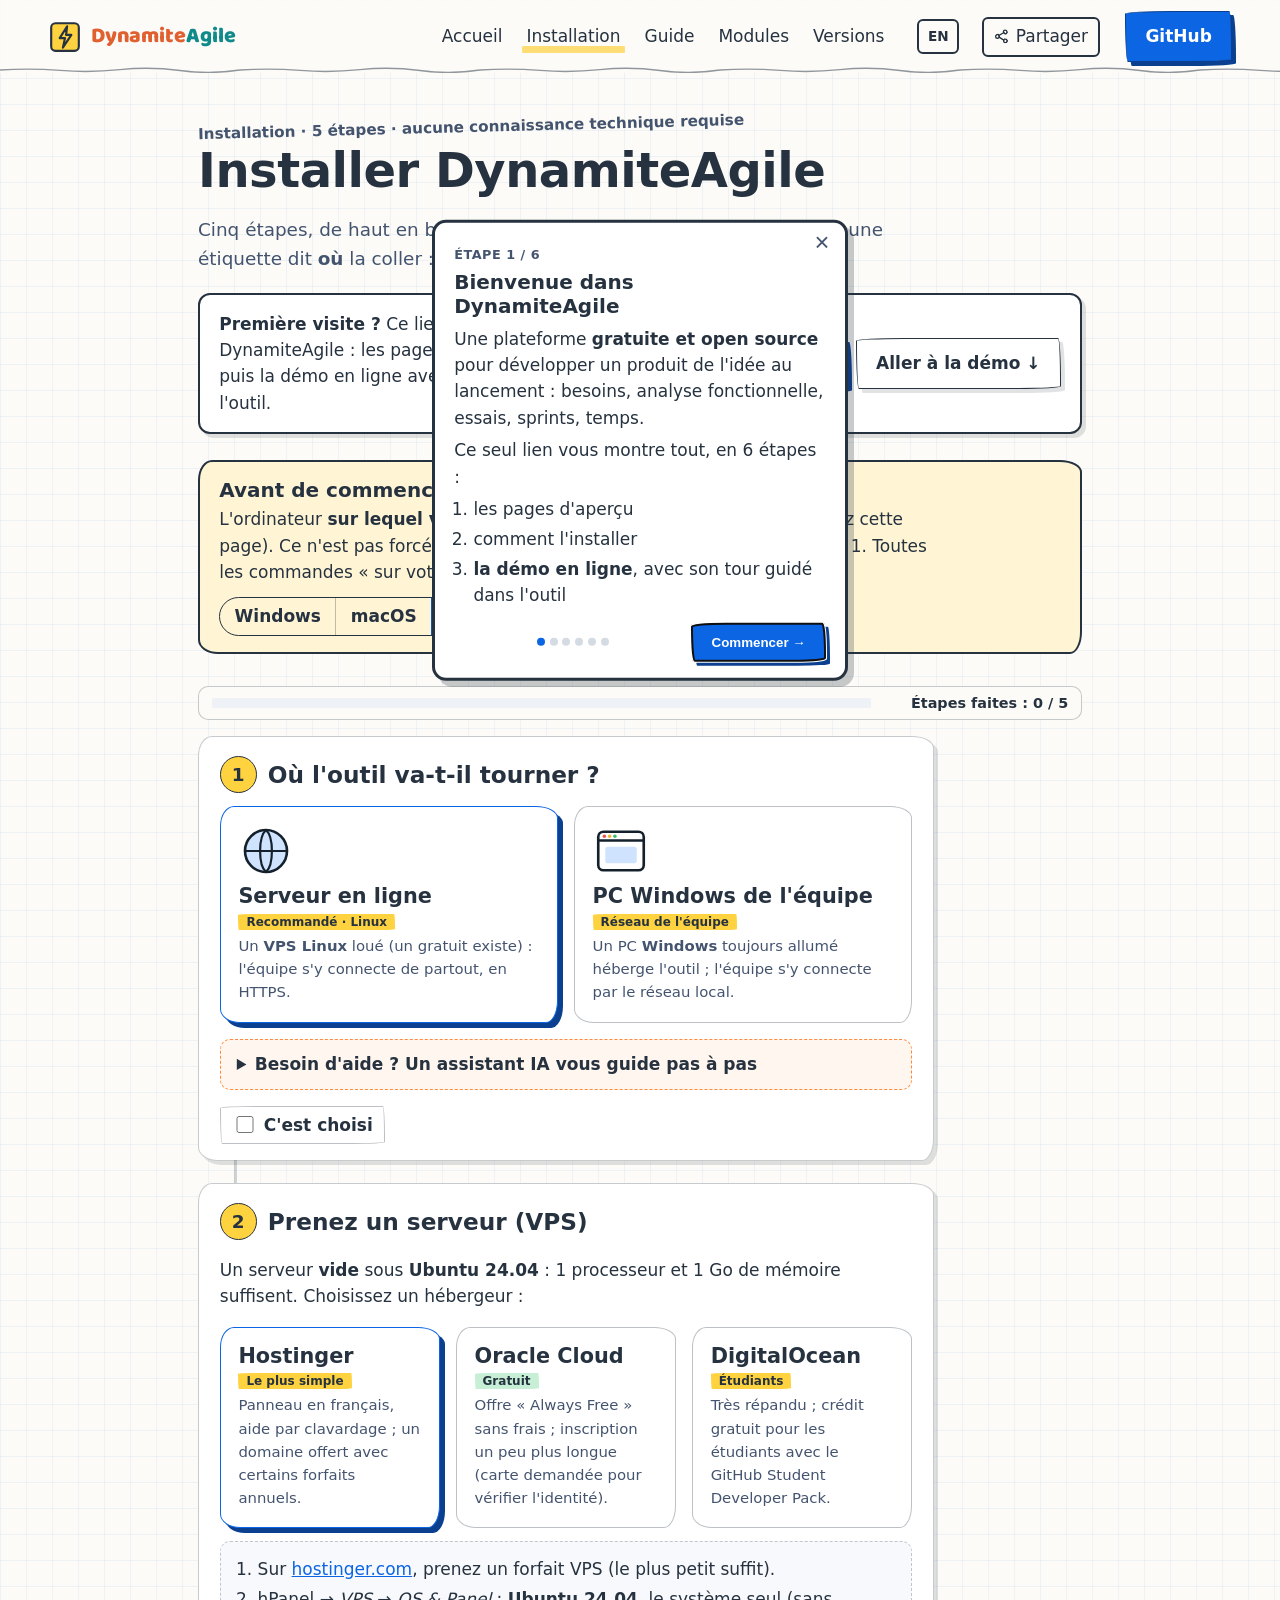
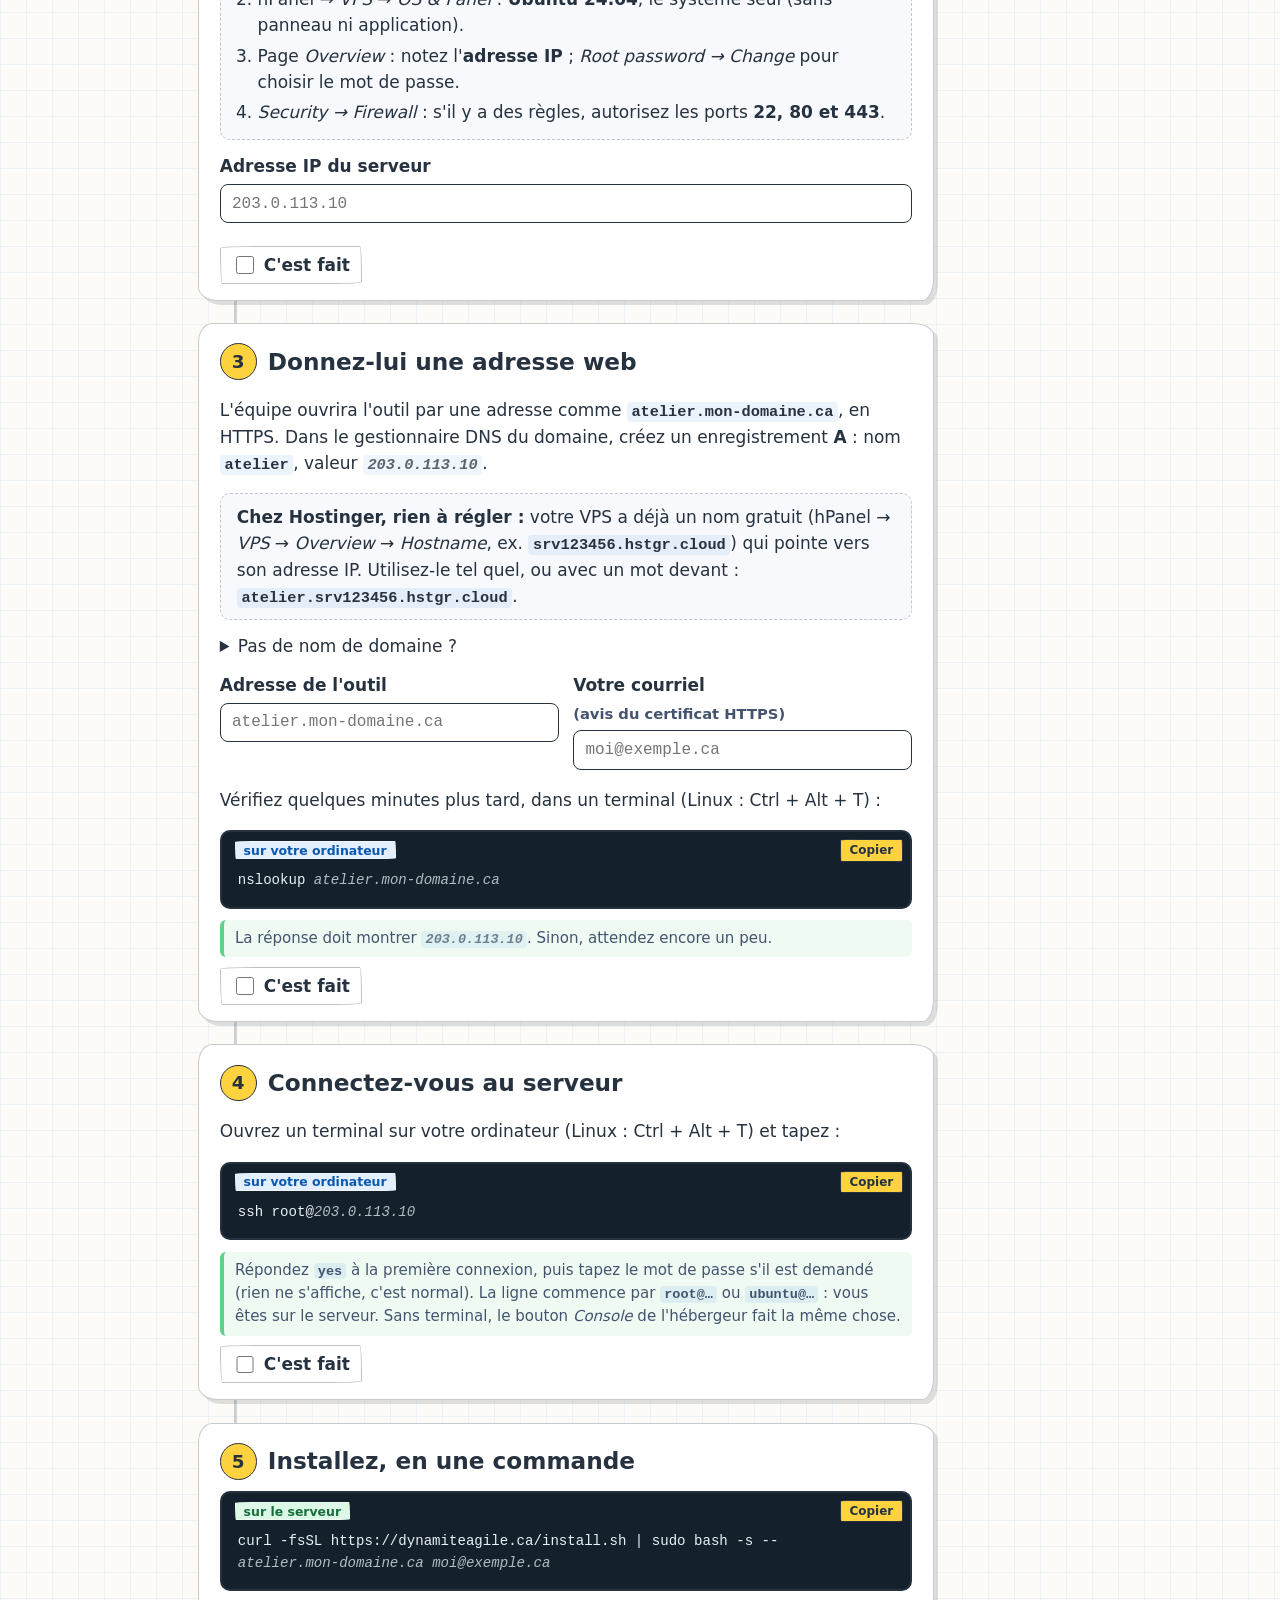
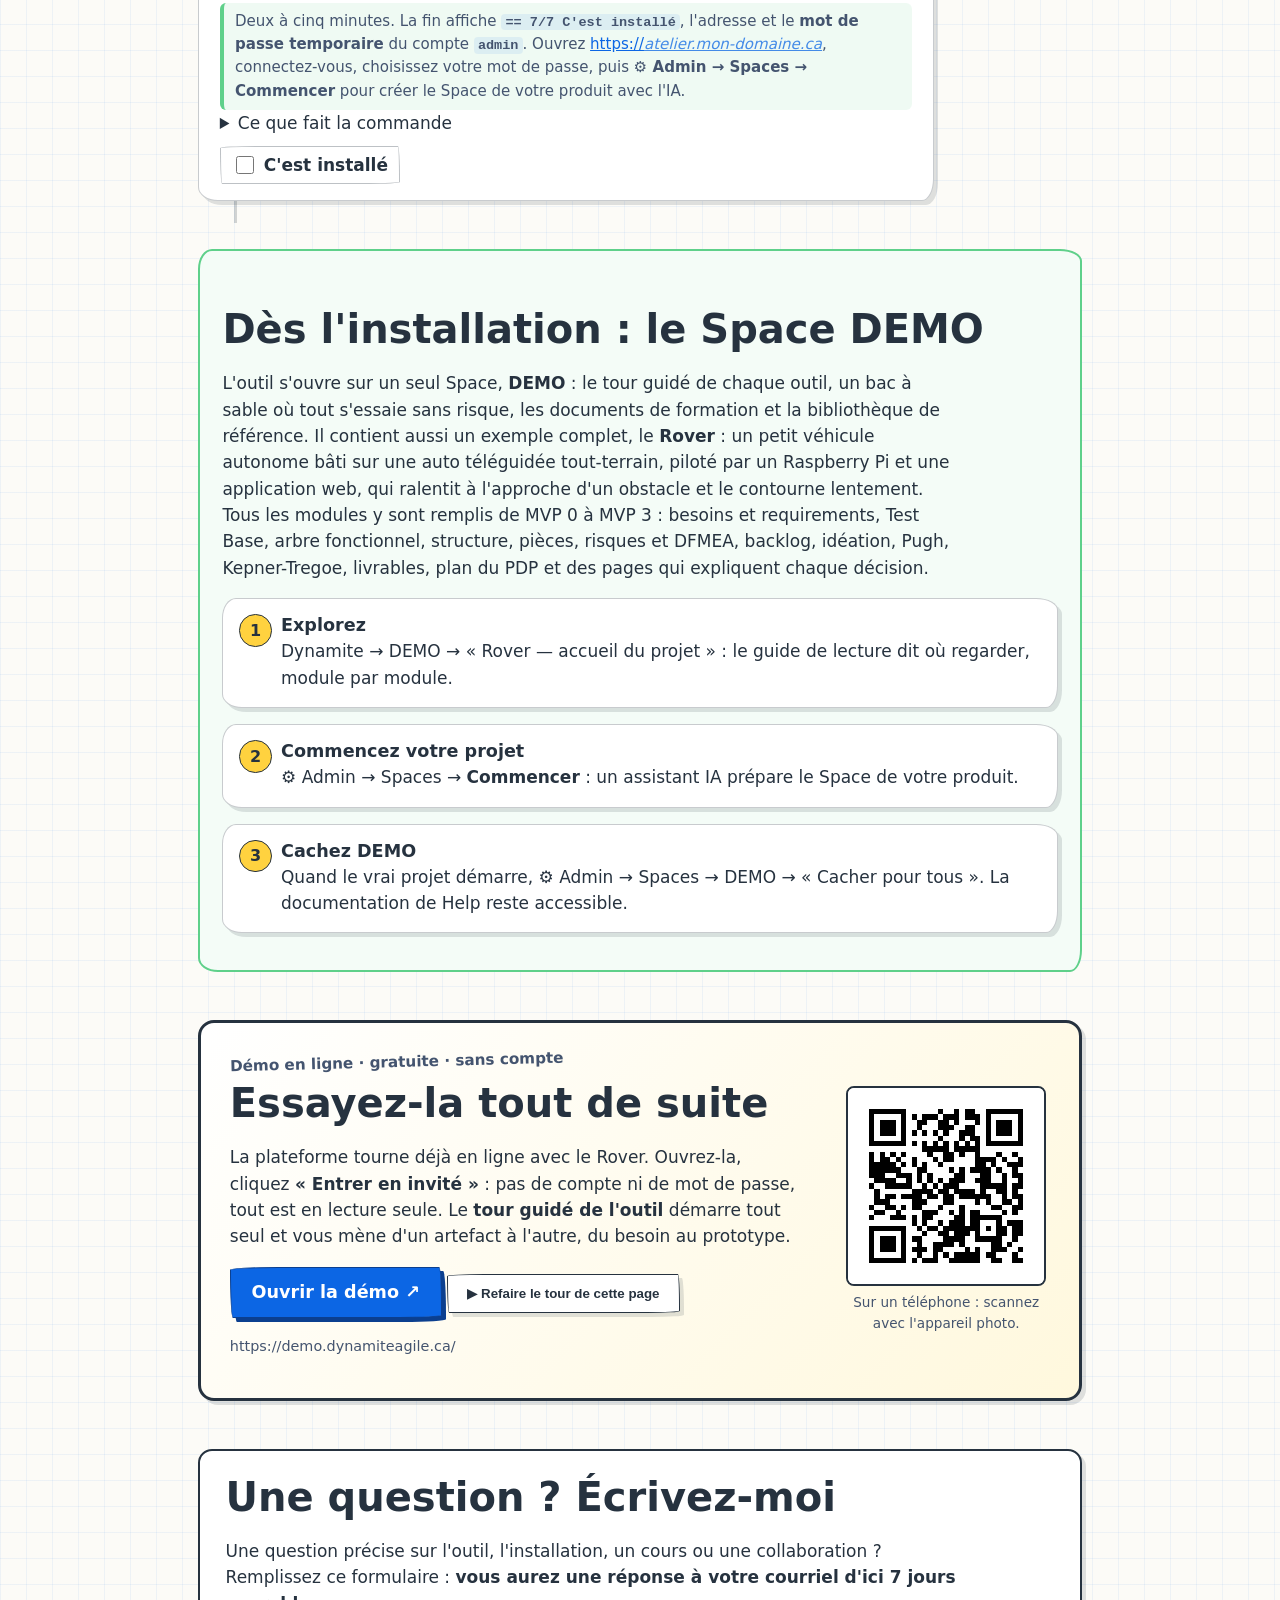
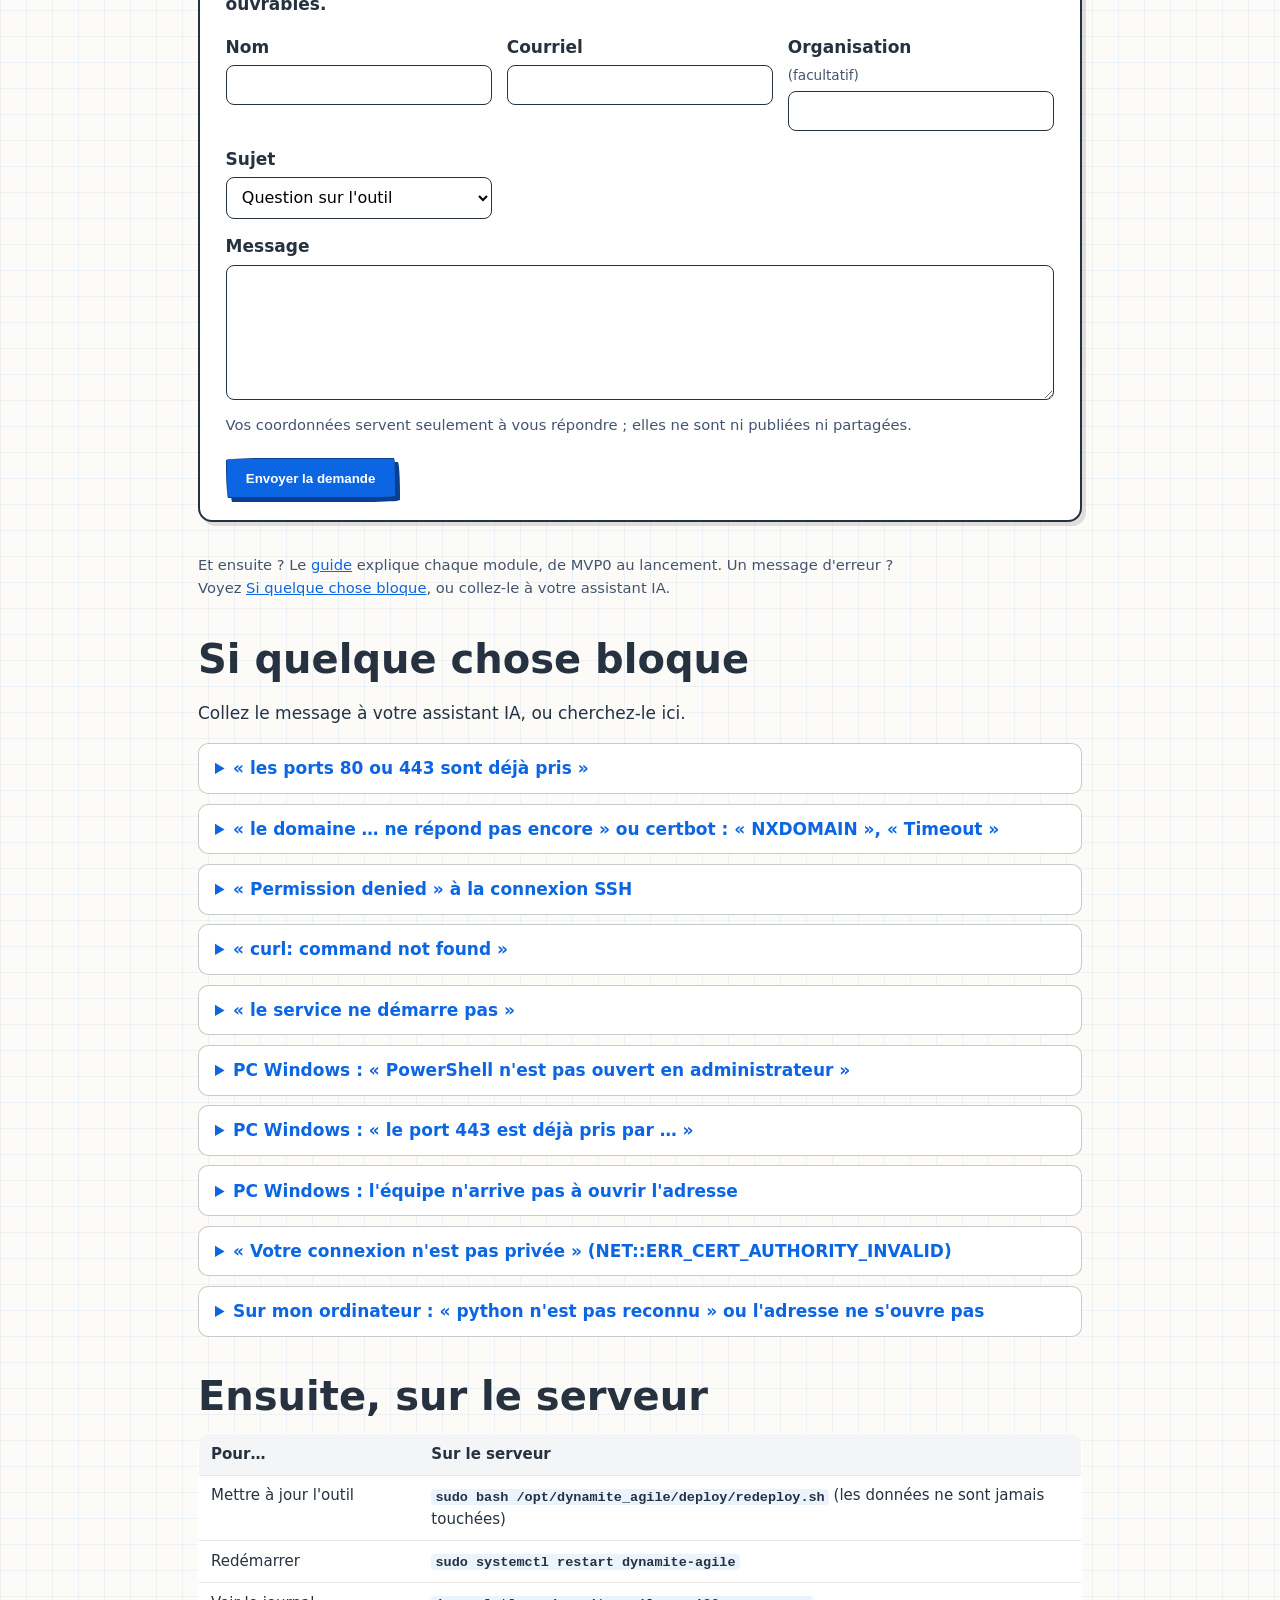
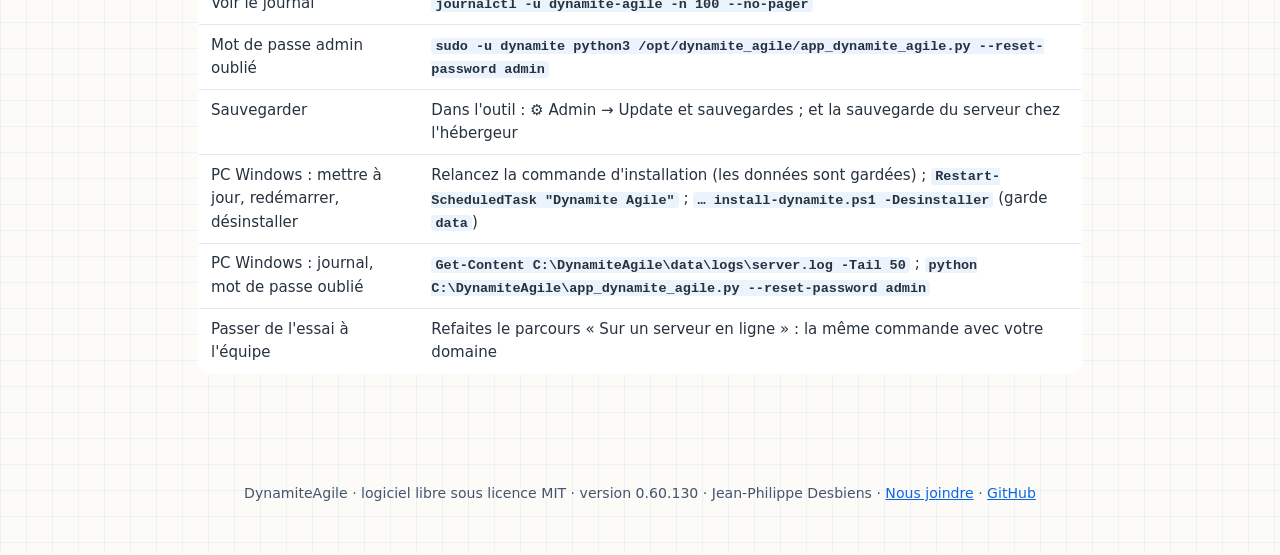
==== commit 5d68c5ce: "0.60.130 — Diamond : le filtre des compétences n'est qu'un affichage, avec « Toutes / All » ; respon" ====
--- a/site/index.html
+++ b/site/index.html
@@ -1003,7 +1003,7 @@
       <code>python C:\DynamiteAgile\app_dynamite_agile.py --reset-password admin</code></td></tr>
     <tr><td>Passer de l'essai à l'équipe</td><td>Refaites le parcours « Sur un serveur en ligne » : la même commande avec votre domaine</td></tr></table>
 </main>
-<footer>DynamiteAgile · logiciel libre sous licence MIT · version 0.60.129 · Jean-Philippe Desbiens · <a href="installation.html#contact" data-new="0.60.74-contact">Nous joindre</a> · <a href="https://github.com/jpdesbiens11/Dynamite-Agile">GitHub</a></footer>
+<footer>DynamiteAgile · logiciel libre sous licence MIT · version 0.60.130 · Jean-Philippe Desbiens · <a href="installation.html#contact" data-new="0.60.74-contact">Nous joindre</a> · <a href="https://github.com/jpdesbiens11/Dynamite-Agile">GitHub</a></footer>
 <script>
 /* Website of Dynamite | Agile (D-O-015): reveal on scroll, copy buttons, the descent into the mine and the terminal
    that types the three installation commands. No external resource; motion off with prefers-reduced-motion. */
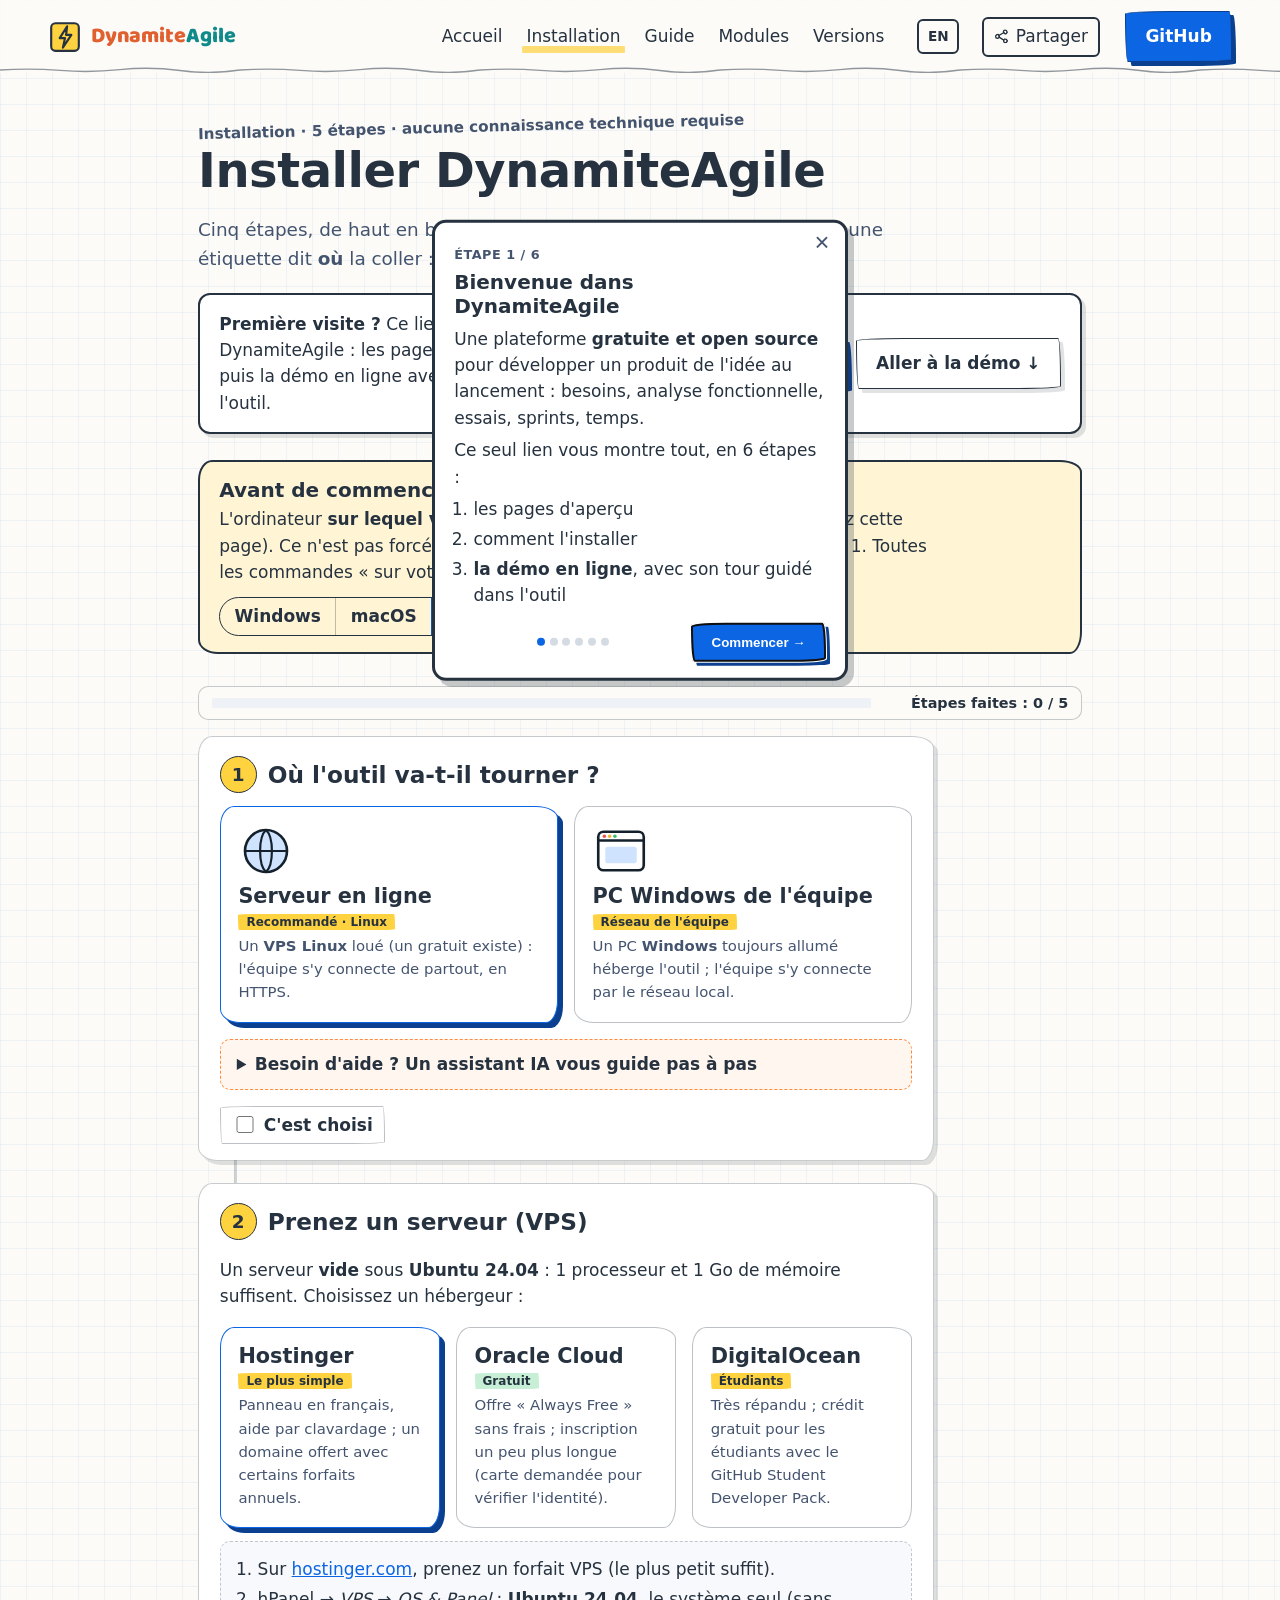
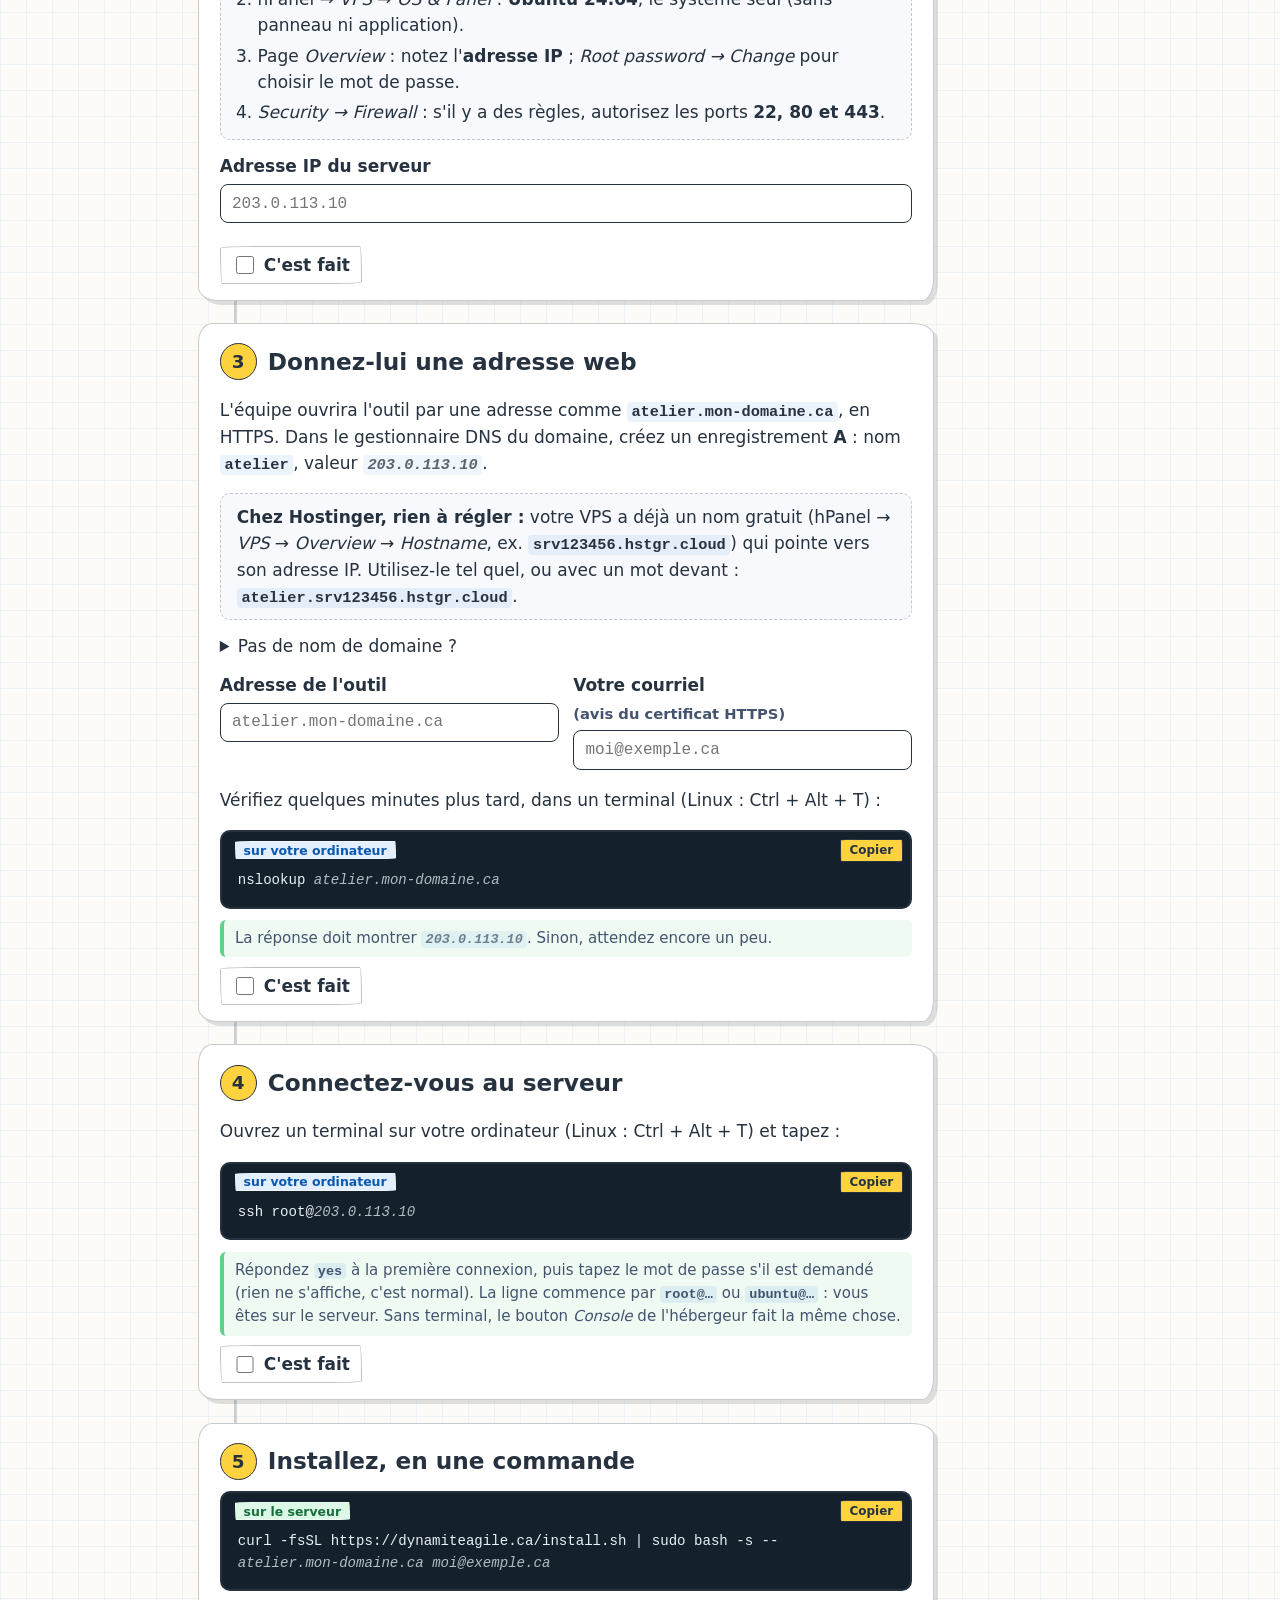
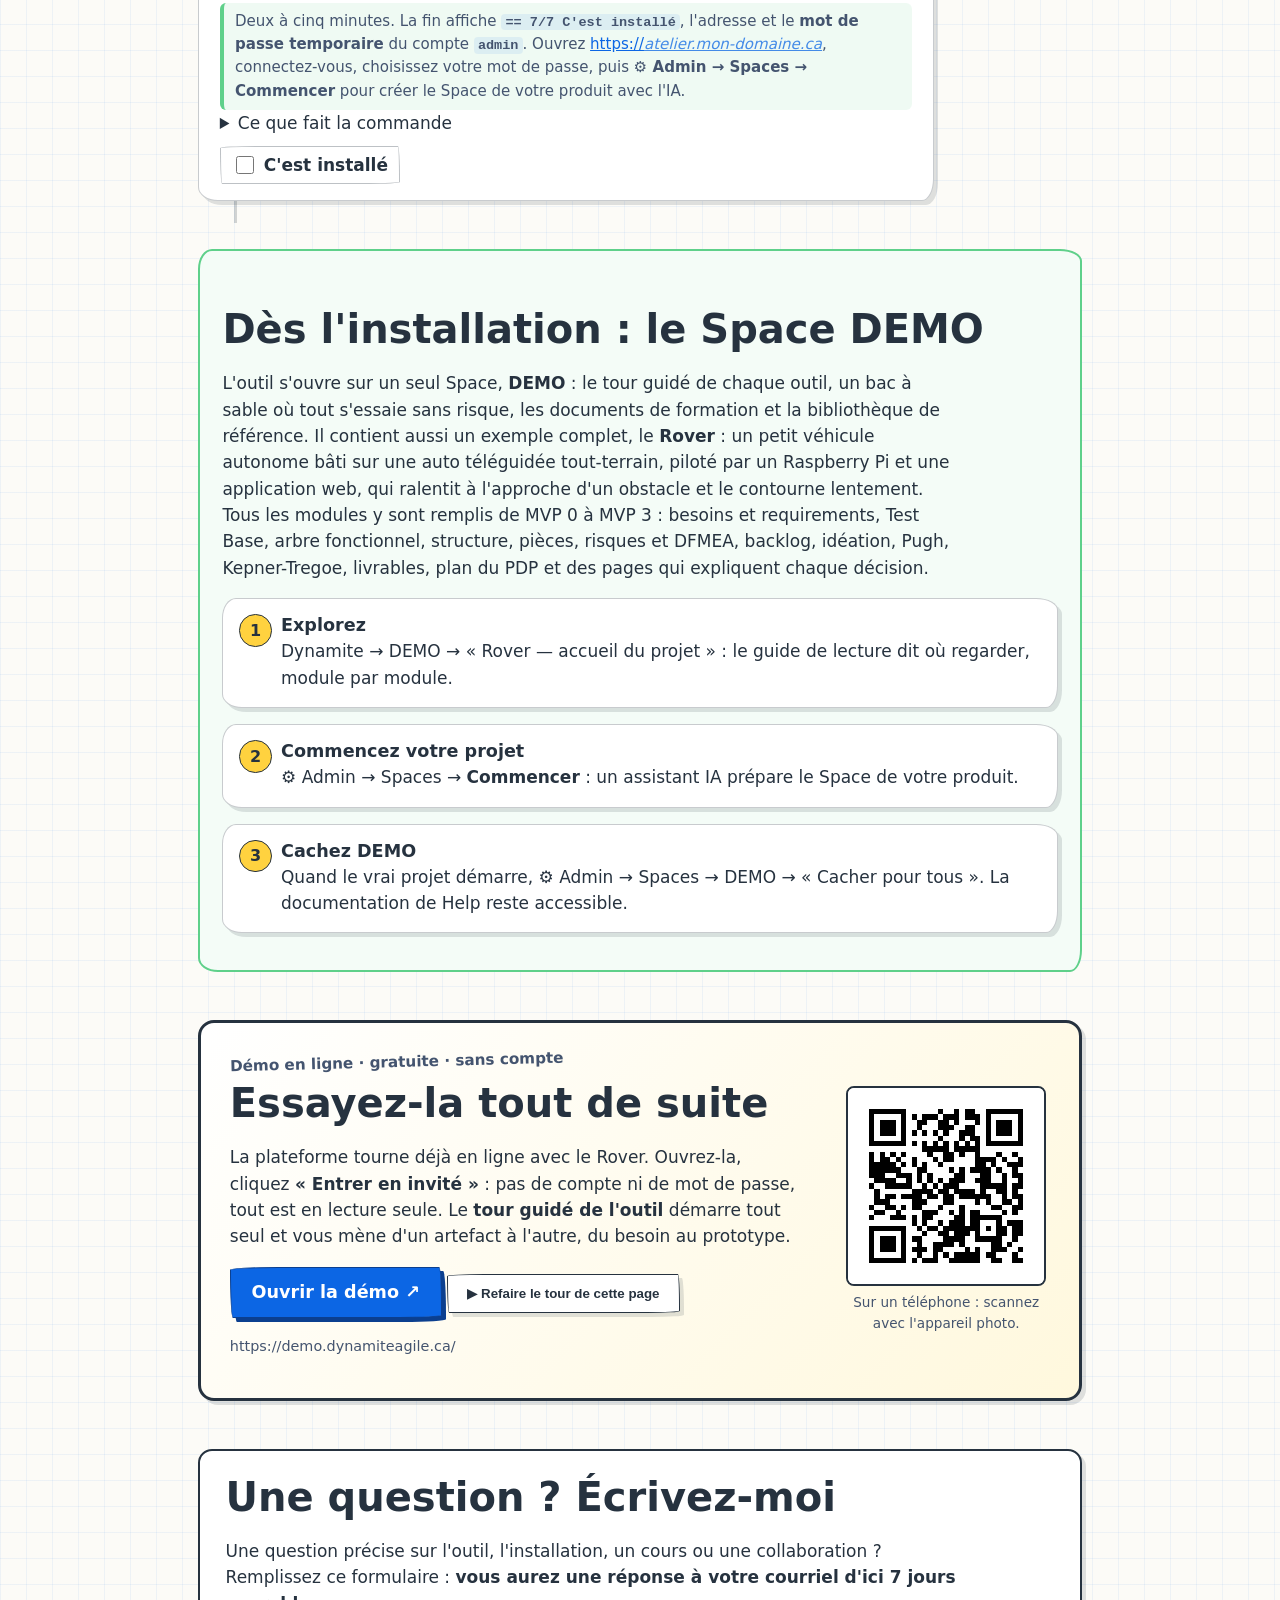
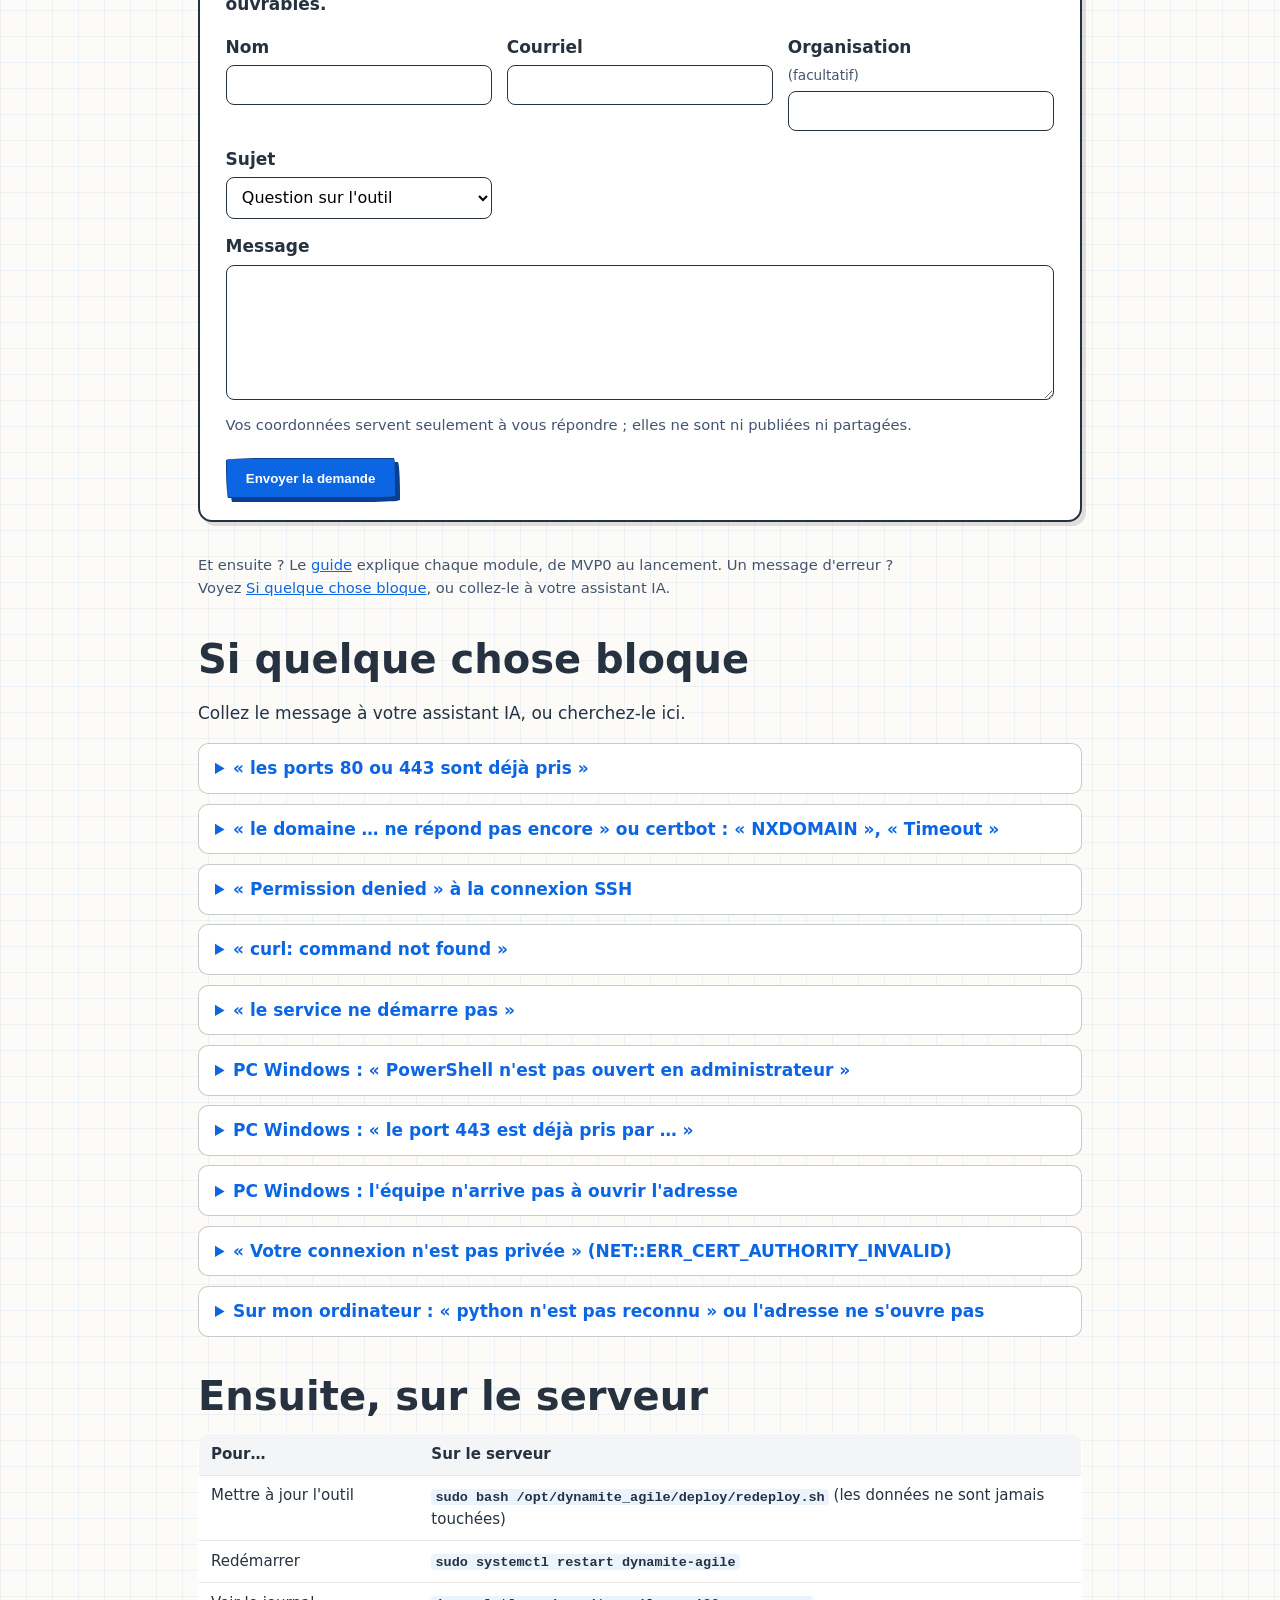
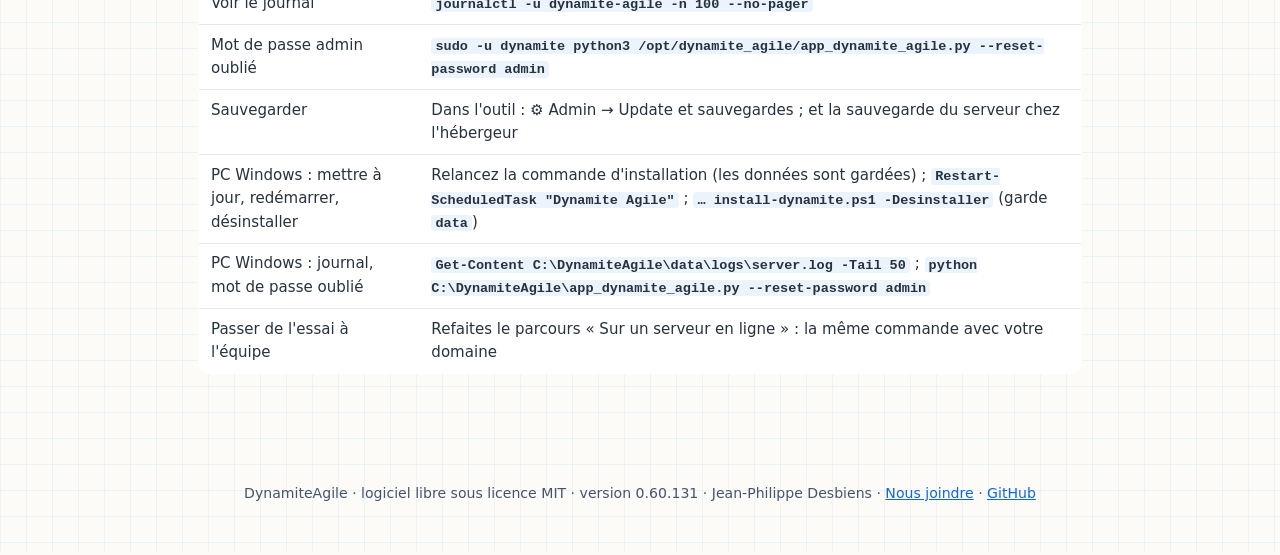
==== commit 6b4016ac: "0.60.131 — Diamond : « Importer un lot (.zip) » lit le reponse.json de l'IA — feuilles IA sur le gab" ====
--- a/site/index.html
+++ b/site/index.html
@@ -1003,7 +1003,7 @@
       <code>python C:\DynamiteAgile\app_dynamite_agile.py --reset-password admin</code></td></tr>
     <tr><td>Passer de l'essai à l'équipe</td><td>Refaites le parcours « Sur un serveur en ligne » : la même commande avec votre domaine</td></tr></table>
 </main>
-<footer>DynamiteAgile · logiciel libre sous licence MIT · version 0.60.130 · Jean-Philippe Desbiens · <a href="installation.html#contact" data-new="0.60.74-contact">Nous joindre</a> · <a href="https://github.com/jpdesbiens11/Dynamite-Agile">GitHub</a></footer>
+<footer>DynamiteAgile · logiciel libre sous licence MIT · version 0.60.131 · Jean-Philippe Desbiens · <a href="installation.html#contact" data-new="0.60.74-contact">Nous joindre</a> · <a href="https://github.com/jpdesbiens11/Dynamite-Agile">GitHub</a></footer>
 <script>
 /* Website of Dynamite | Agile (D-O-015): reveal on scroll, copy buttons, the descent into the mine and the terminal
    that types the three installation commands. No external resource; motion off with prefers-reduced-motion. */
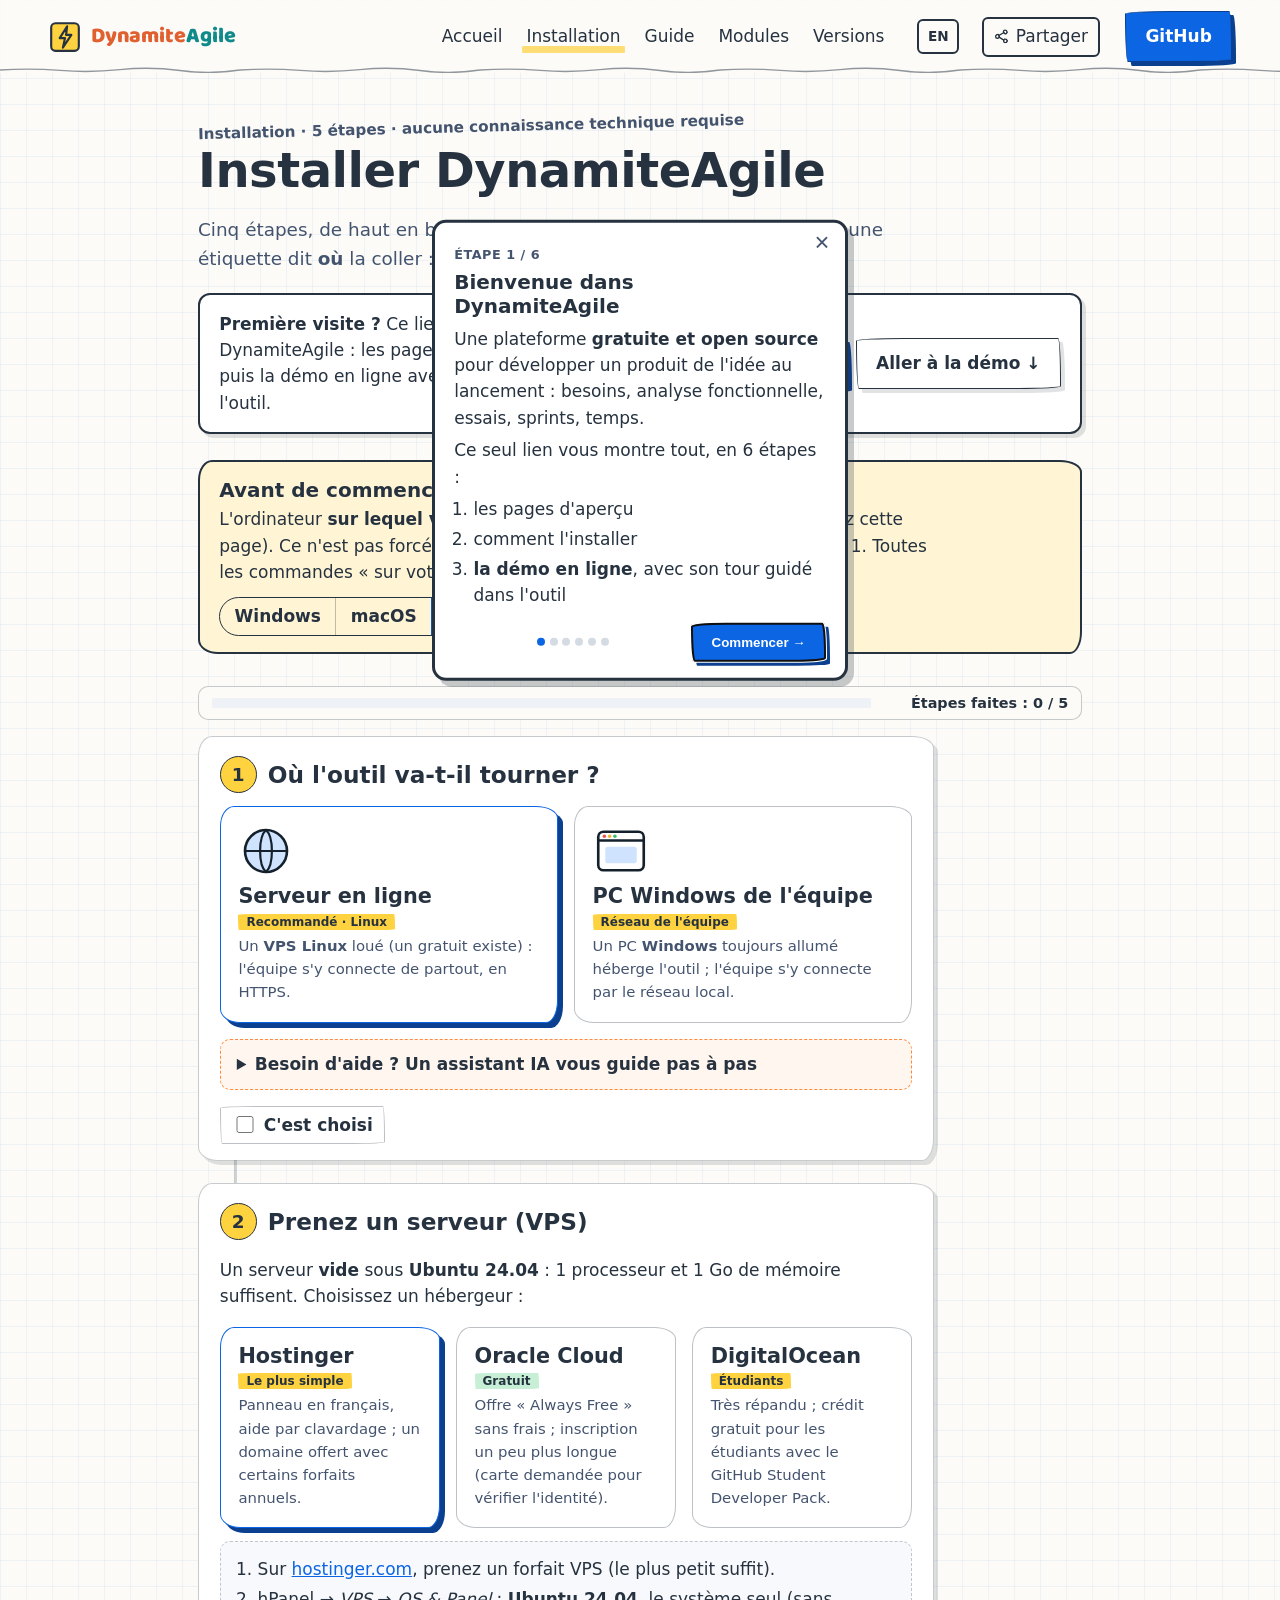
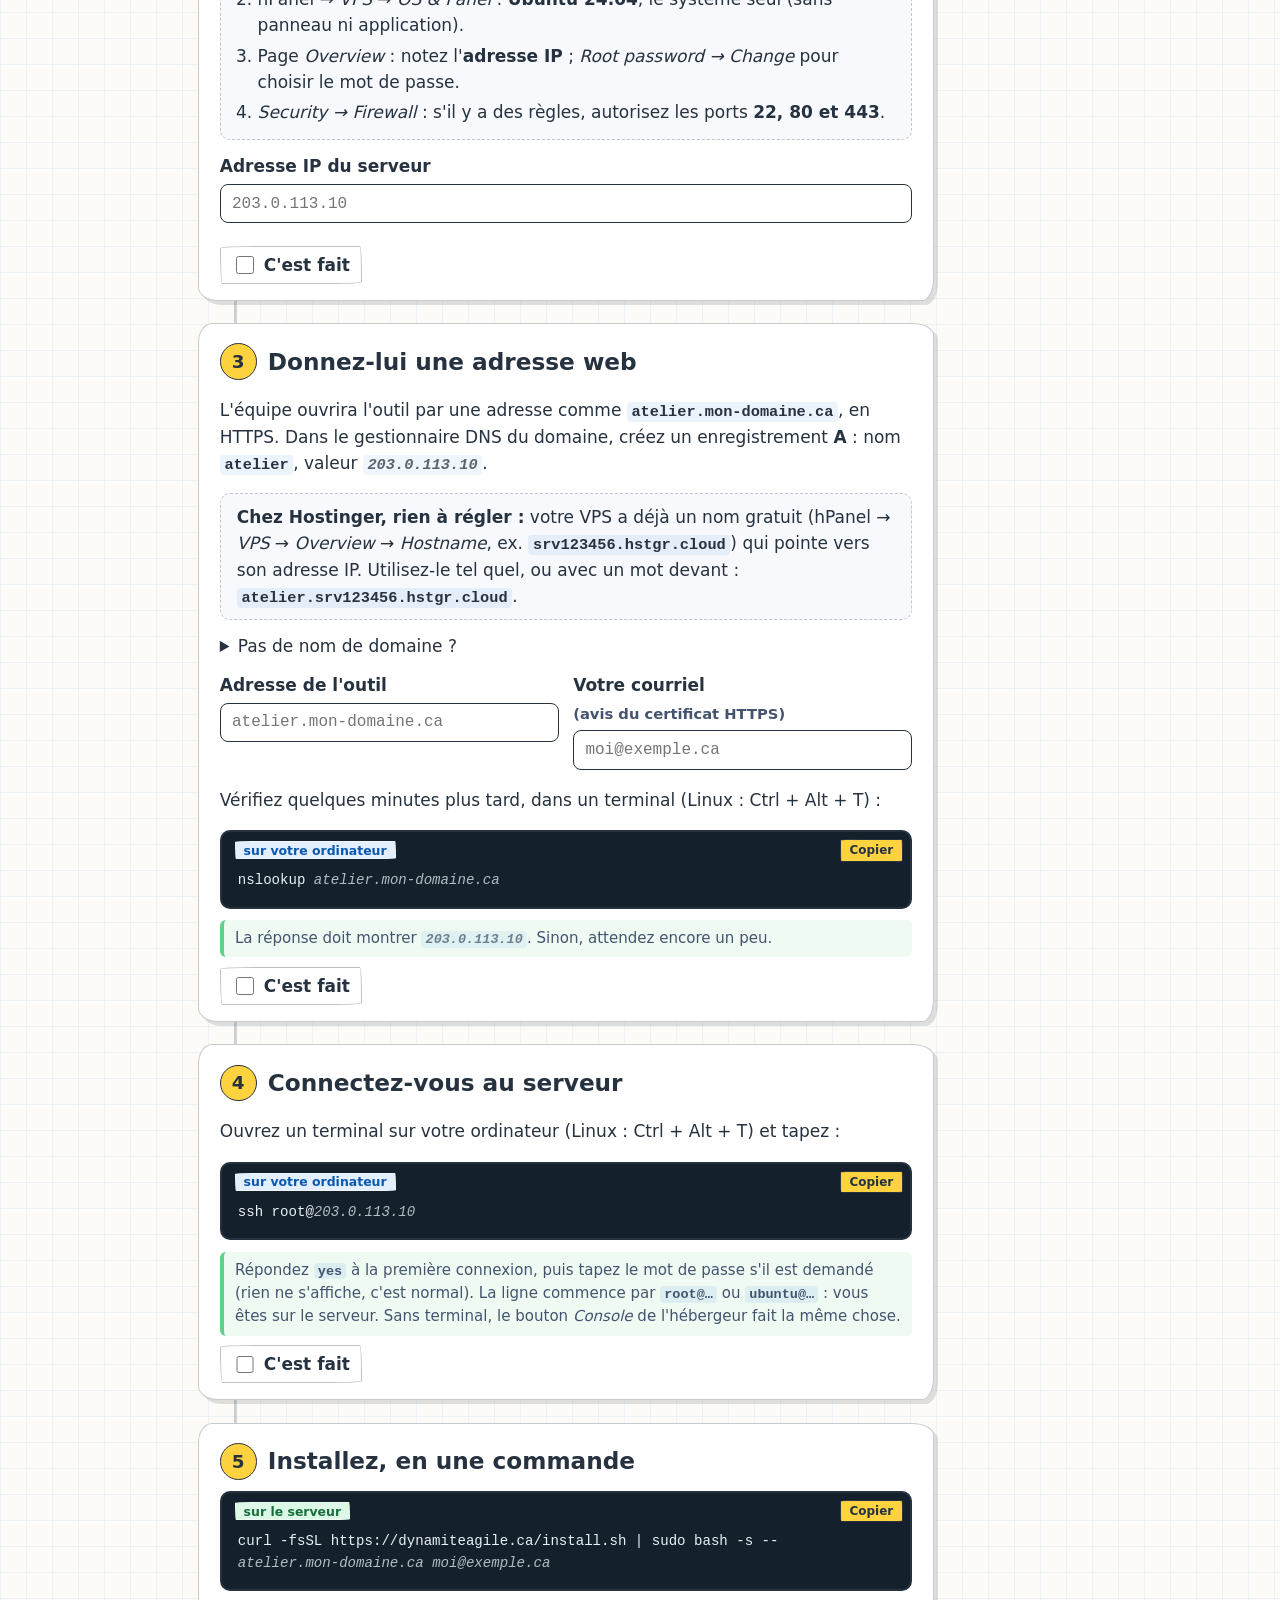
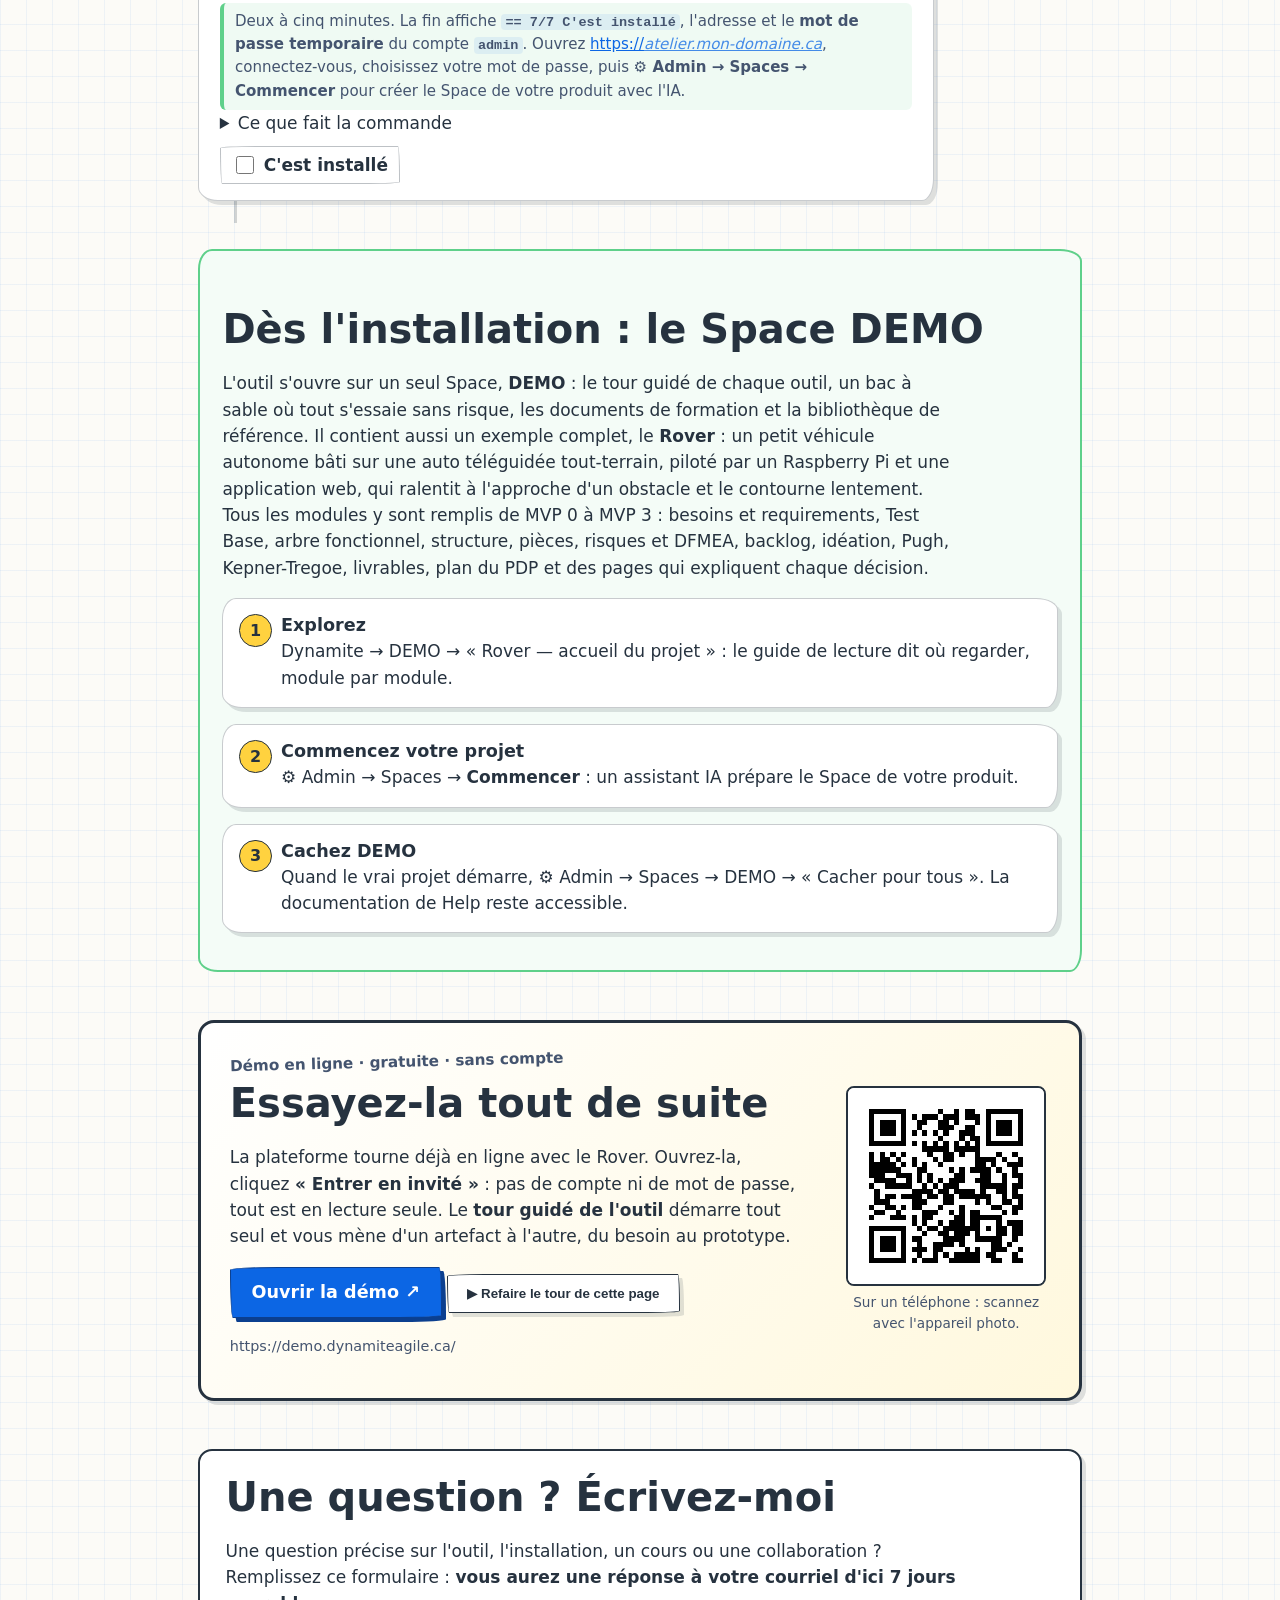
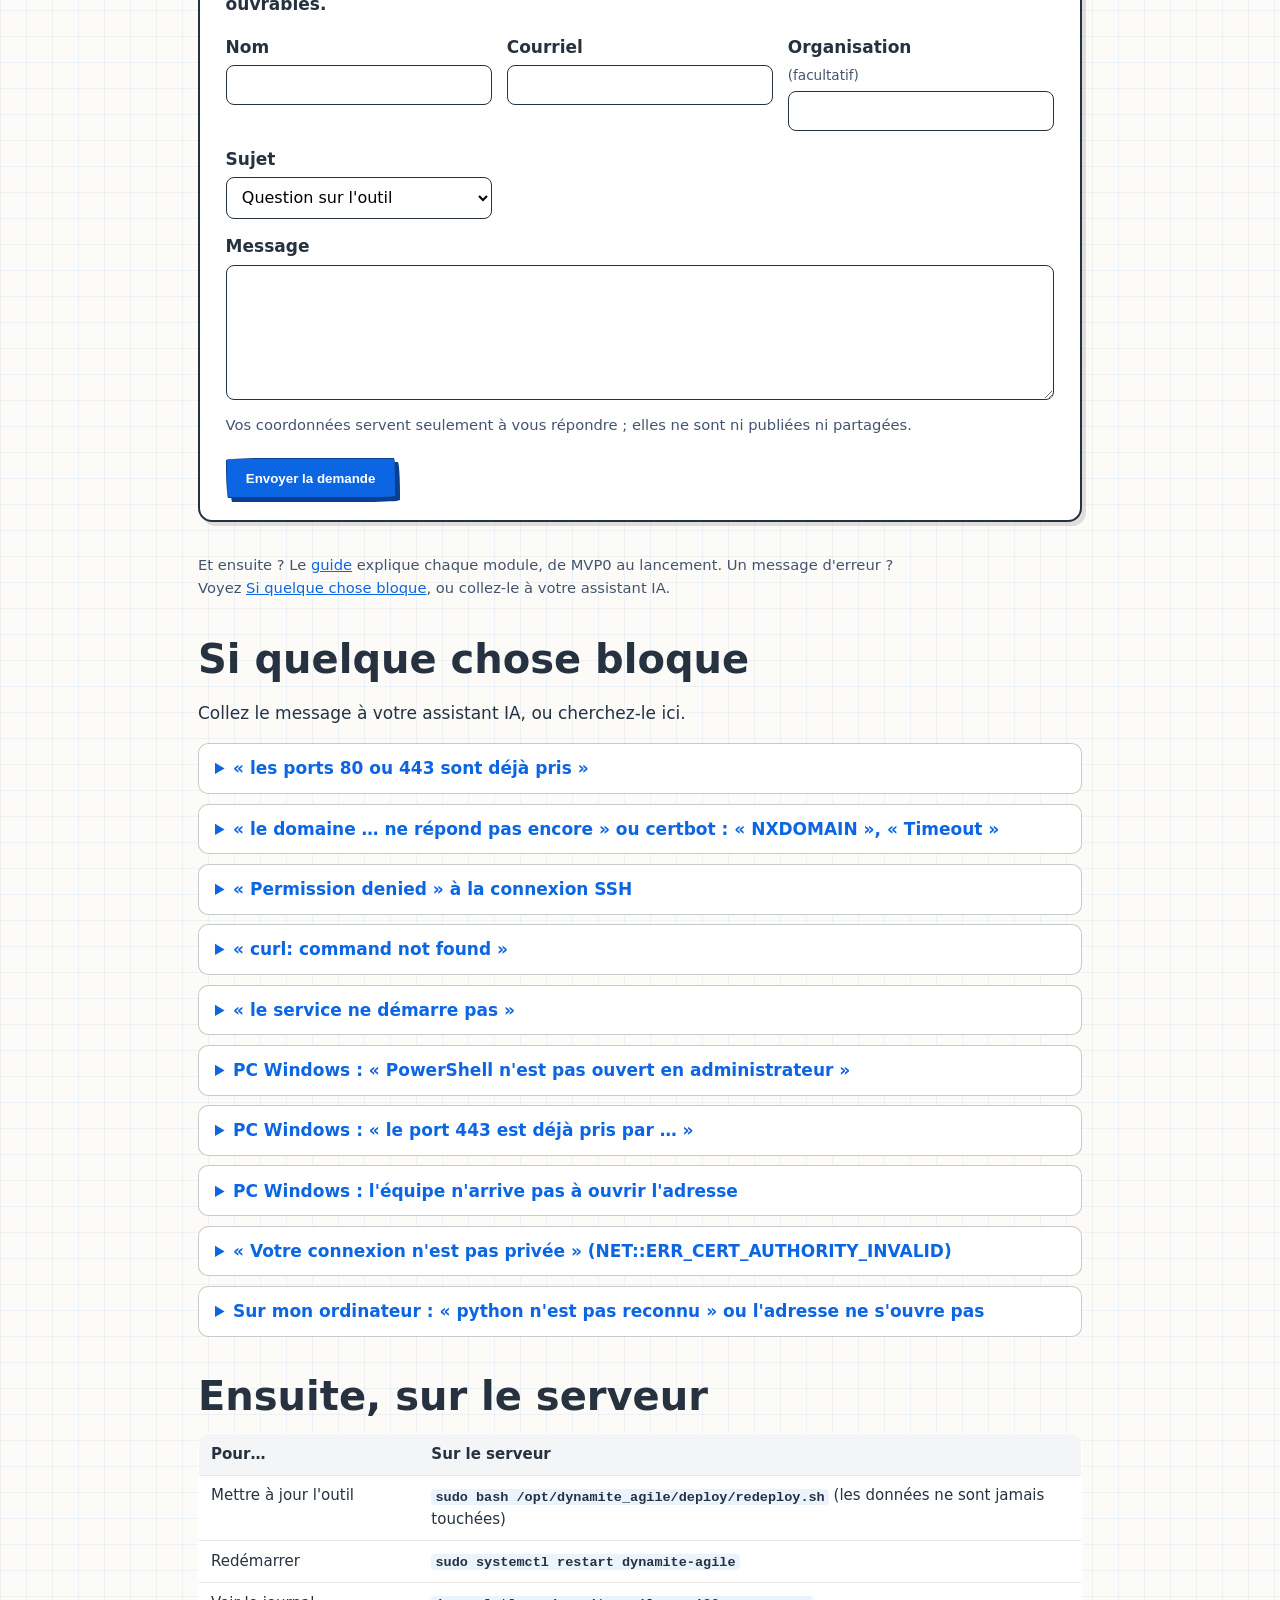
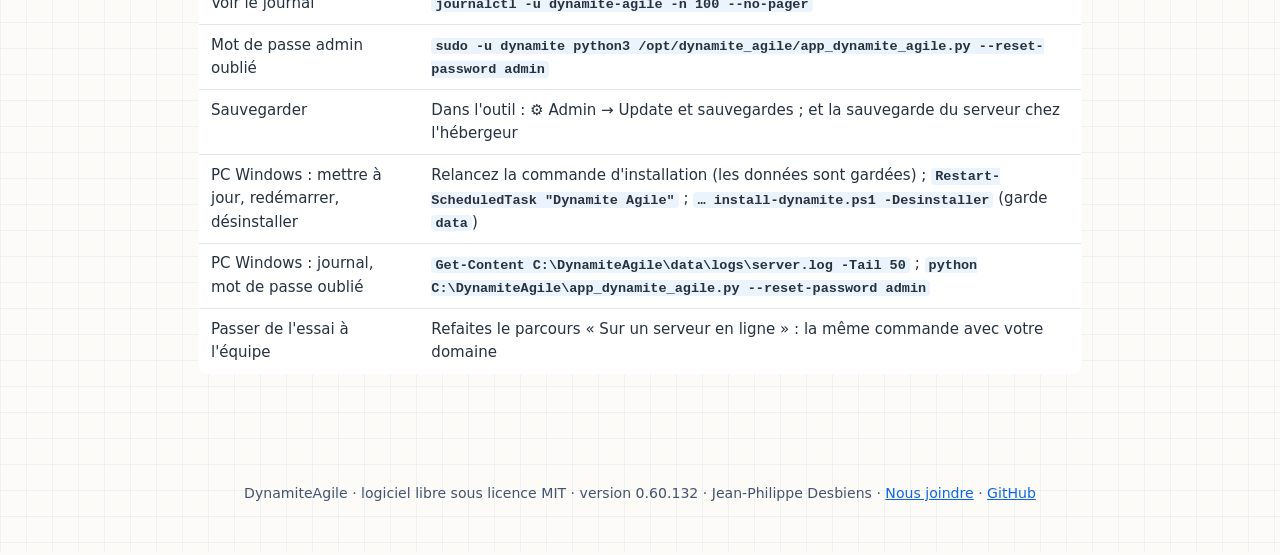
==== commit 0a993255: "0.60.132 — Diamond : « ↔ IA : feuilles de concept », un seul aller-retour avec l'IA (une branche ou " ====
--- a/site/index.html
+++ b/site/index.html
@@ -1003,7 +1003,7 @@
       <code>python C:\DynamiteAgile\app_dynamite_agile.py --reset-password admin</code></td></tr>
     <tr><td>Passer de l'essai à l'équipe</td><td>Refaites le parcours « Sur un serveur en ligne » : la même commande avec votre domaine</td></tr></table>
 </main>
-<footer>DynamiteAgile · logiciel libre sous licence MIT · version 0.60.131 · Jean-Philippe Desbiens · <a href="installation.html#contact" data-new="0.60.74-contact">Nous joindre</a> · <a href="https://github.com/jpdesbiens11/Dynamite-Agile">GitHub</a></footer>
+<footer>DynamiteAgile · logiciel libre sous licence MIT · version 0.60.132 · Jean-Philippe Desbiens · <a href="installation.html#contact" data-new="0.60.74-contact">Nous joindre</a> · <a href="https://github.com/jpdesbiens11/Dynamite-Agile">GitHub</a></footer>
 <script>
 /* Website of Dynamite | Agile (D-O-015): reveal on scroll, copy buttons, the descent into the mine and the terminal
    that types the three installation commands. No external resource; motion off with prefers-reduced-motion. */
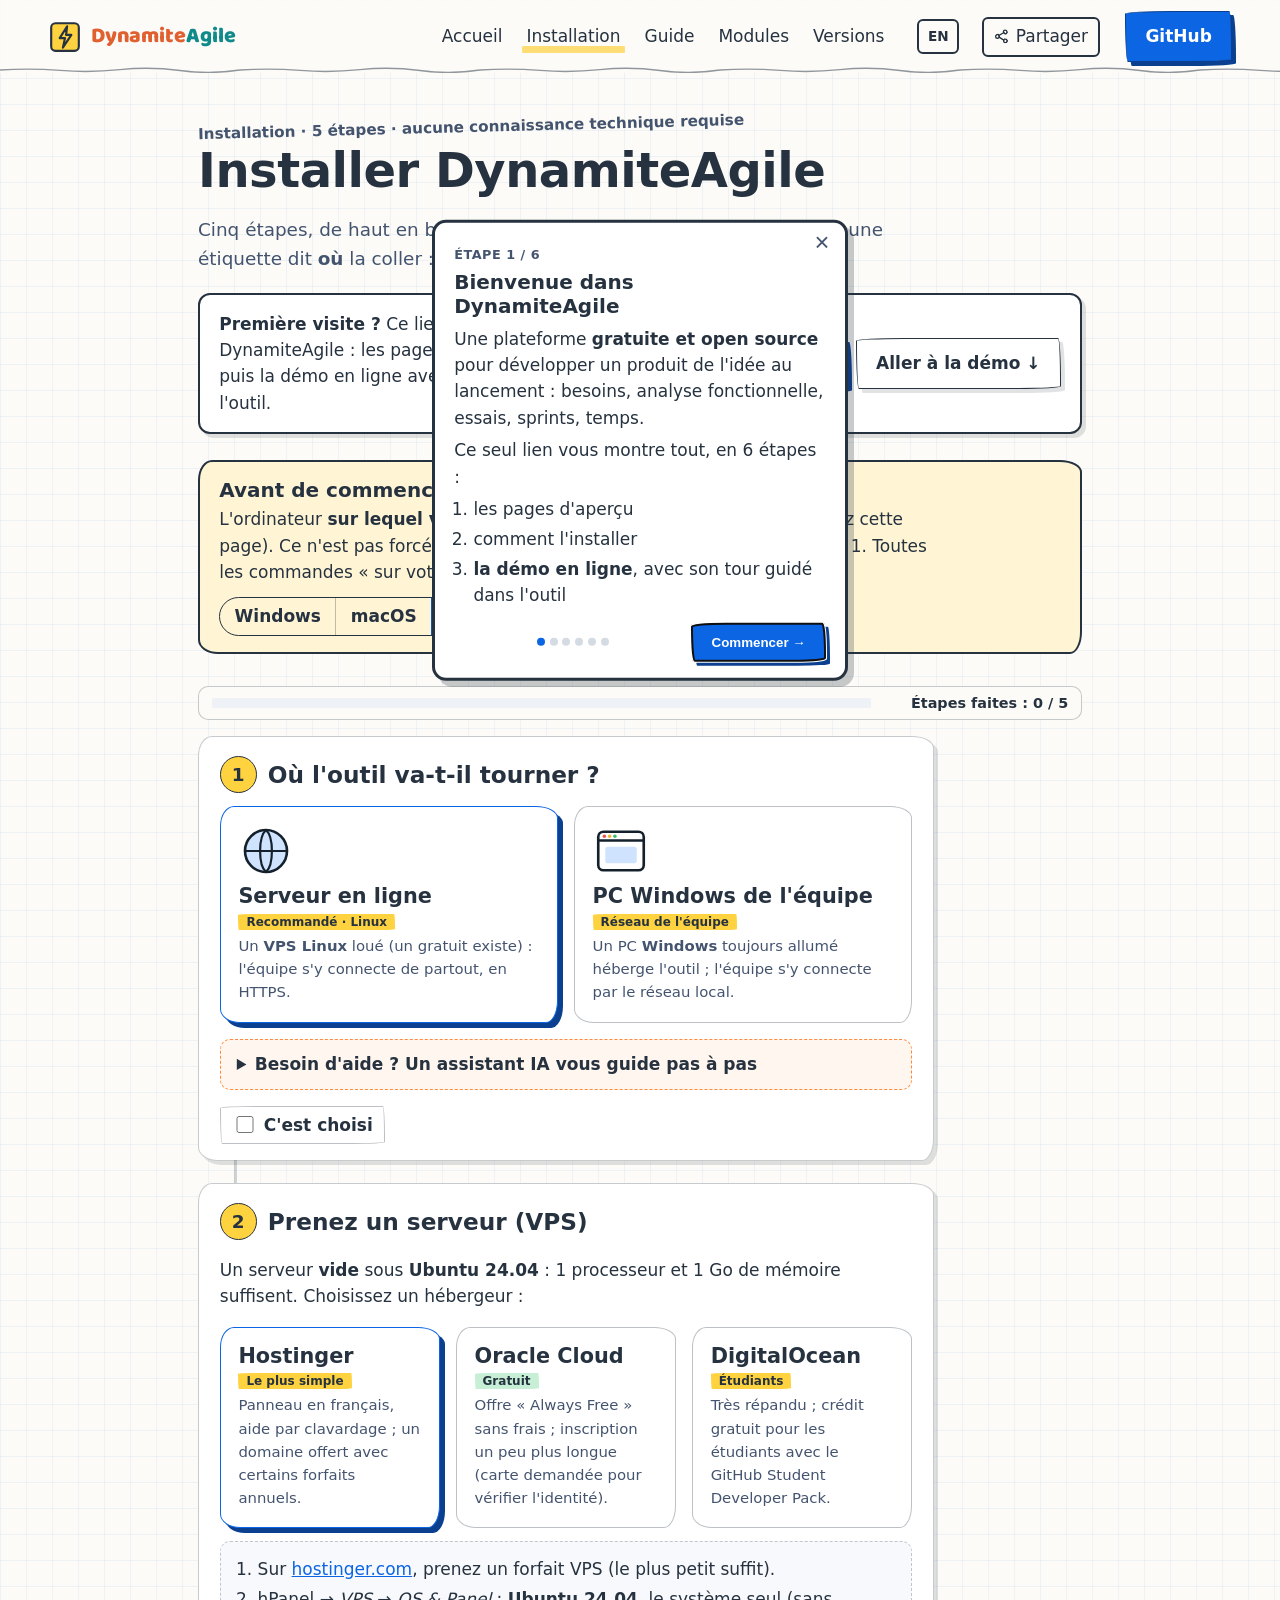
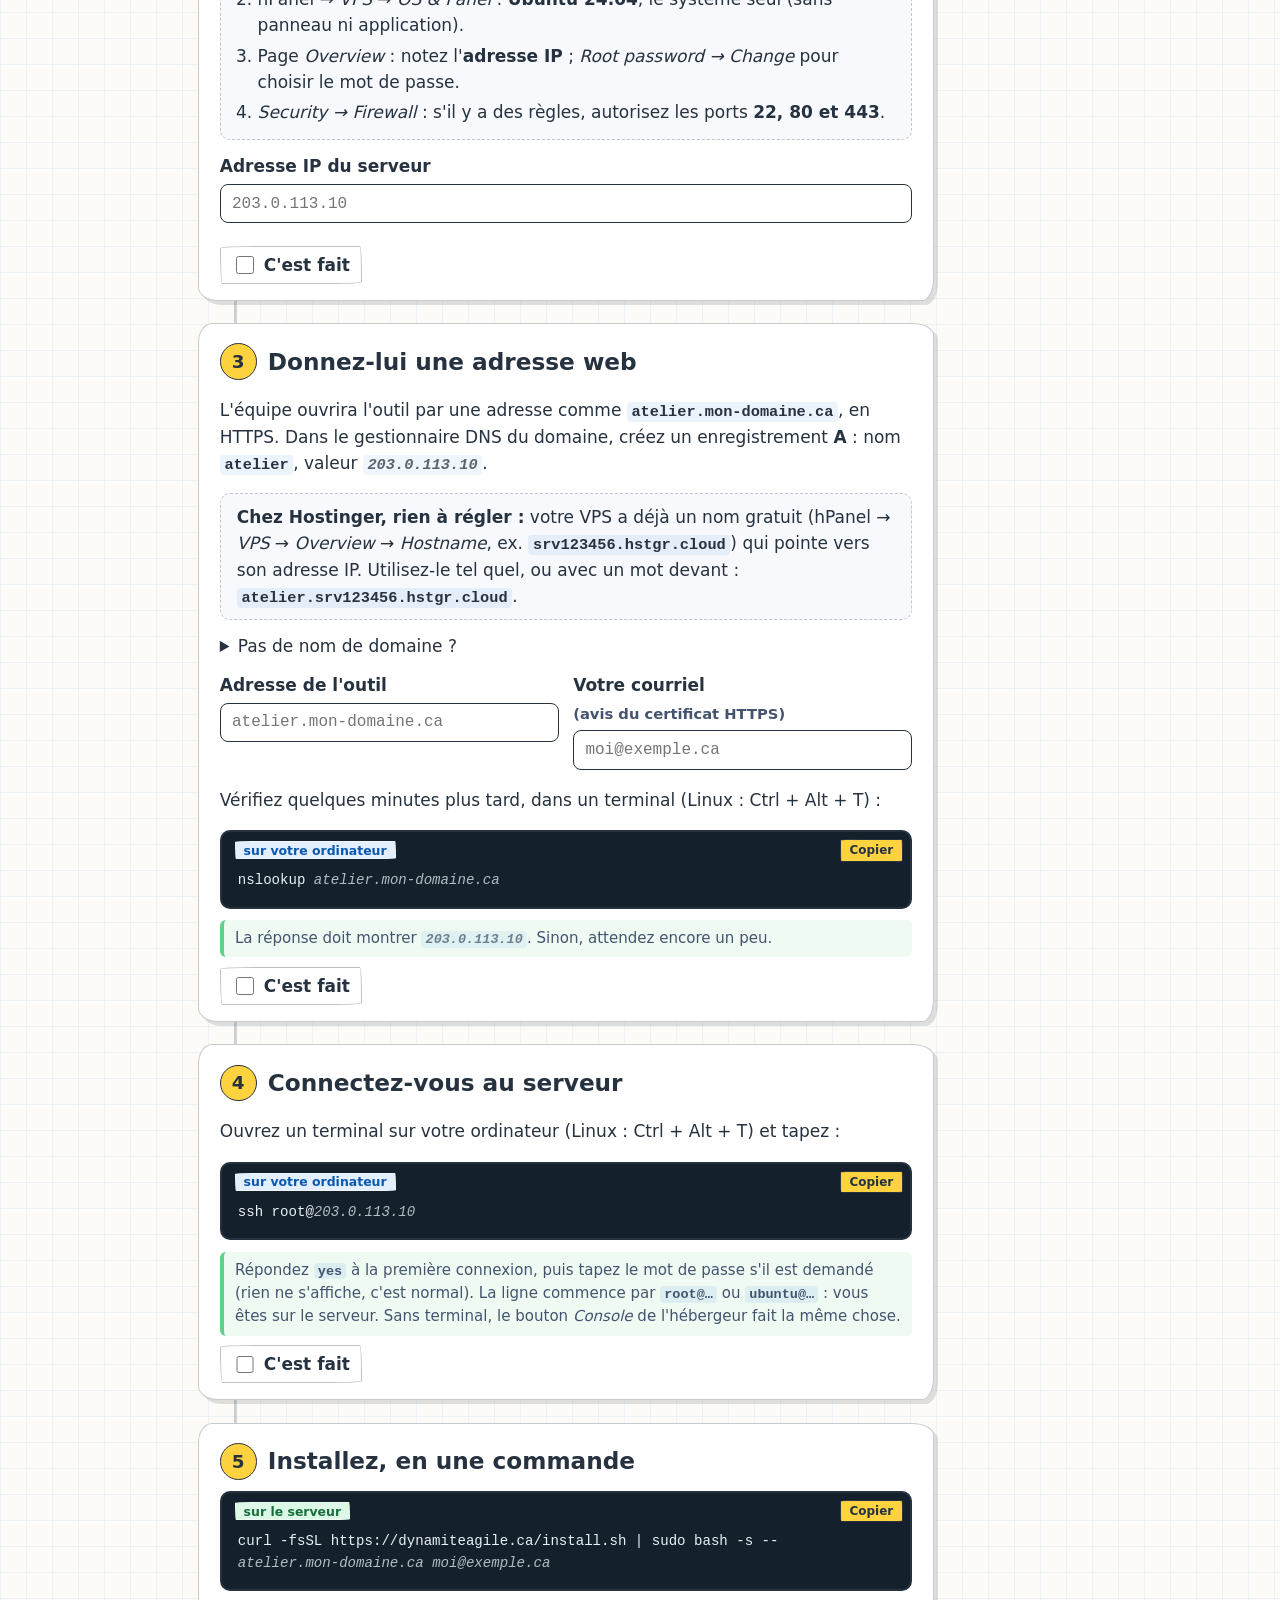
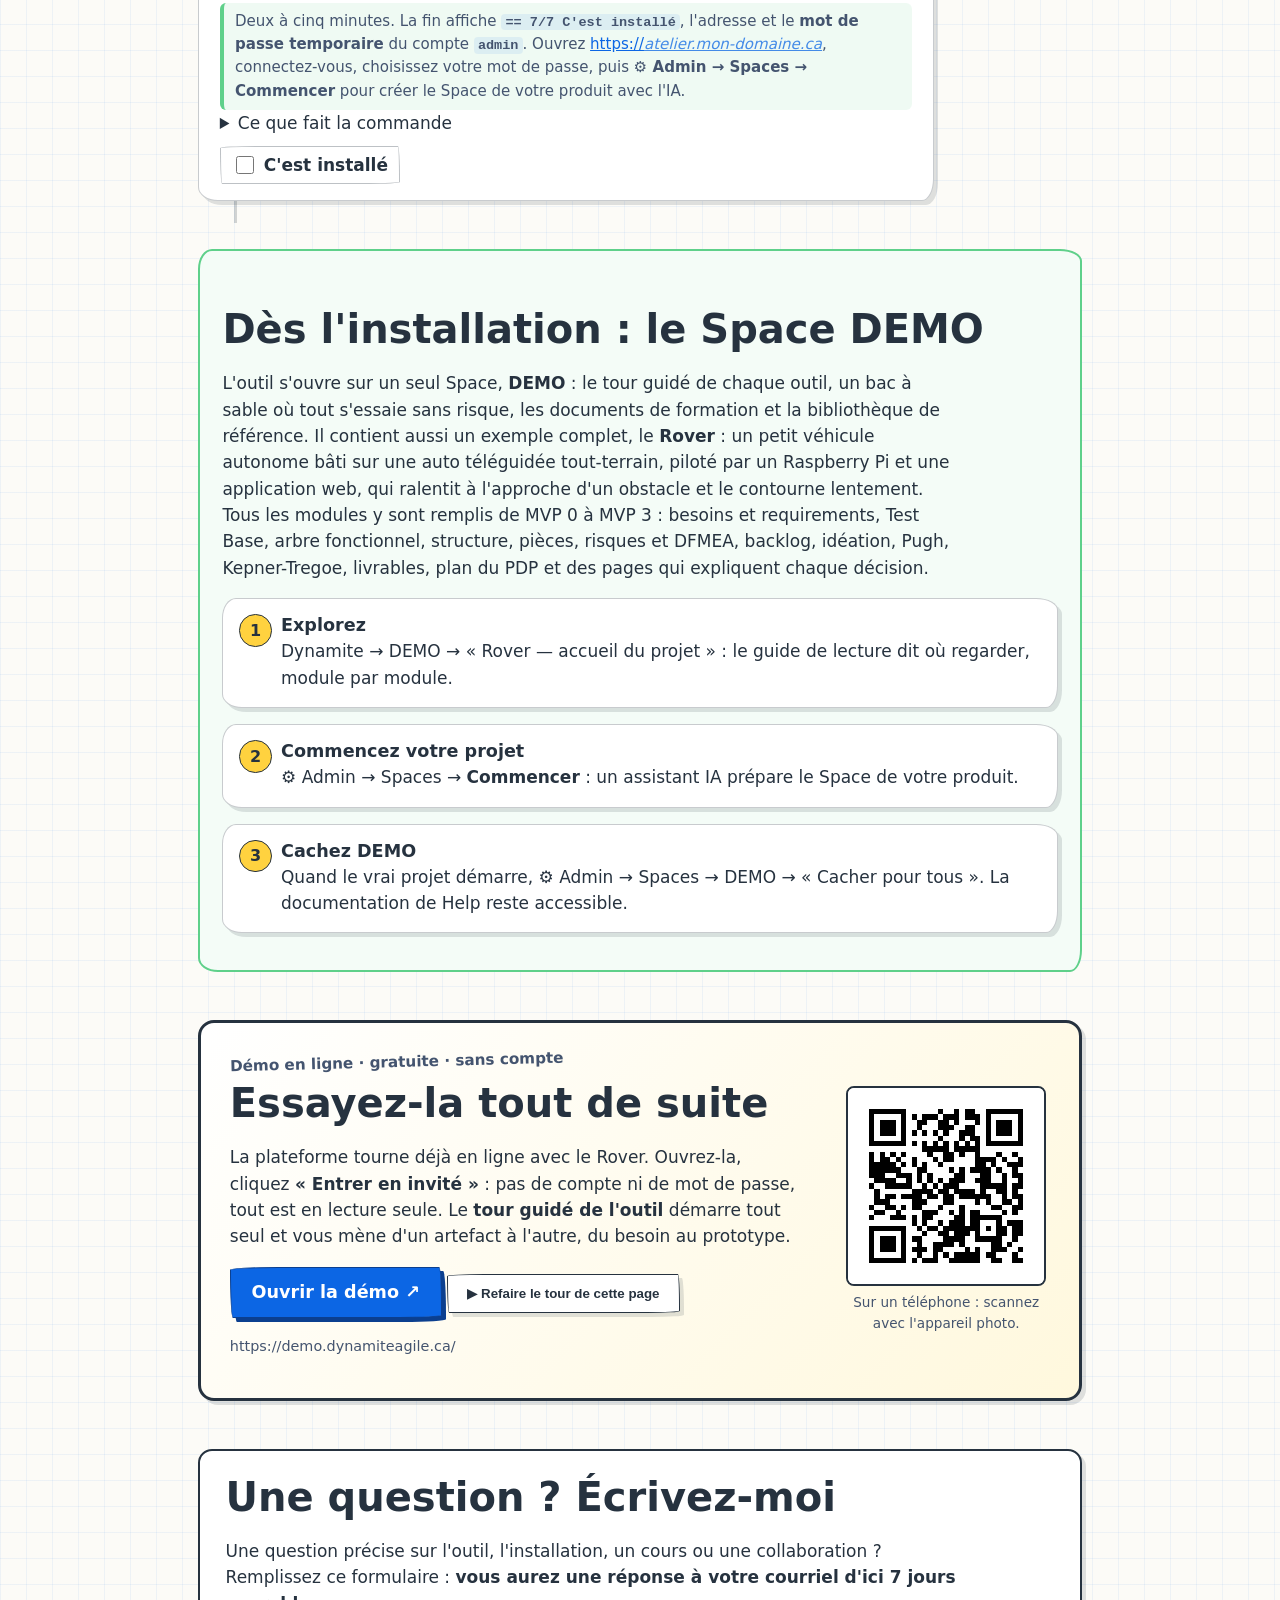
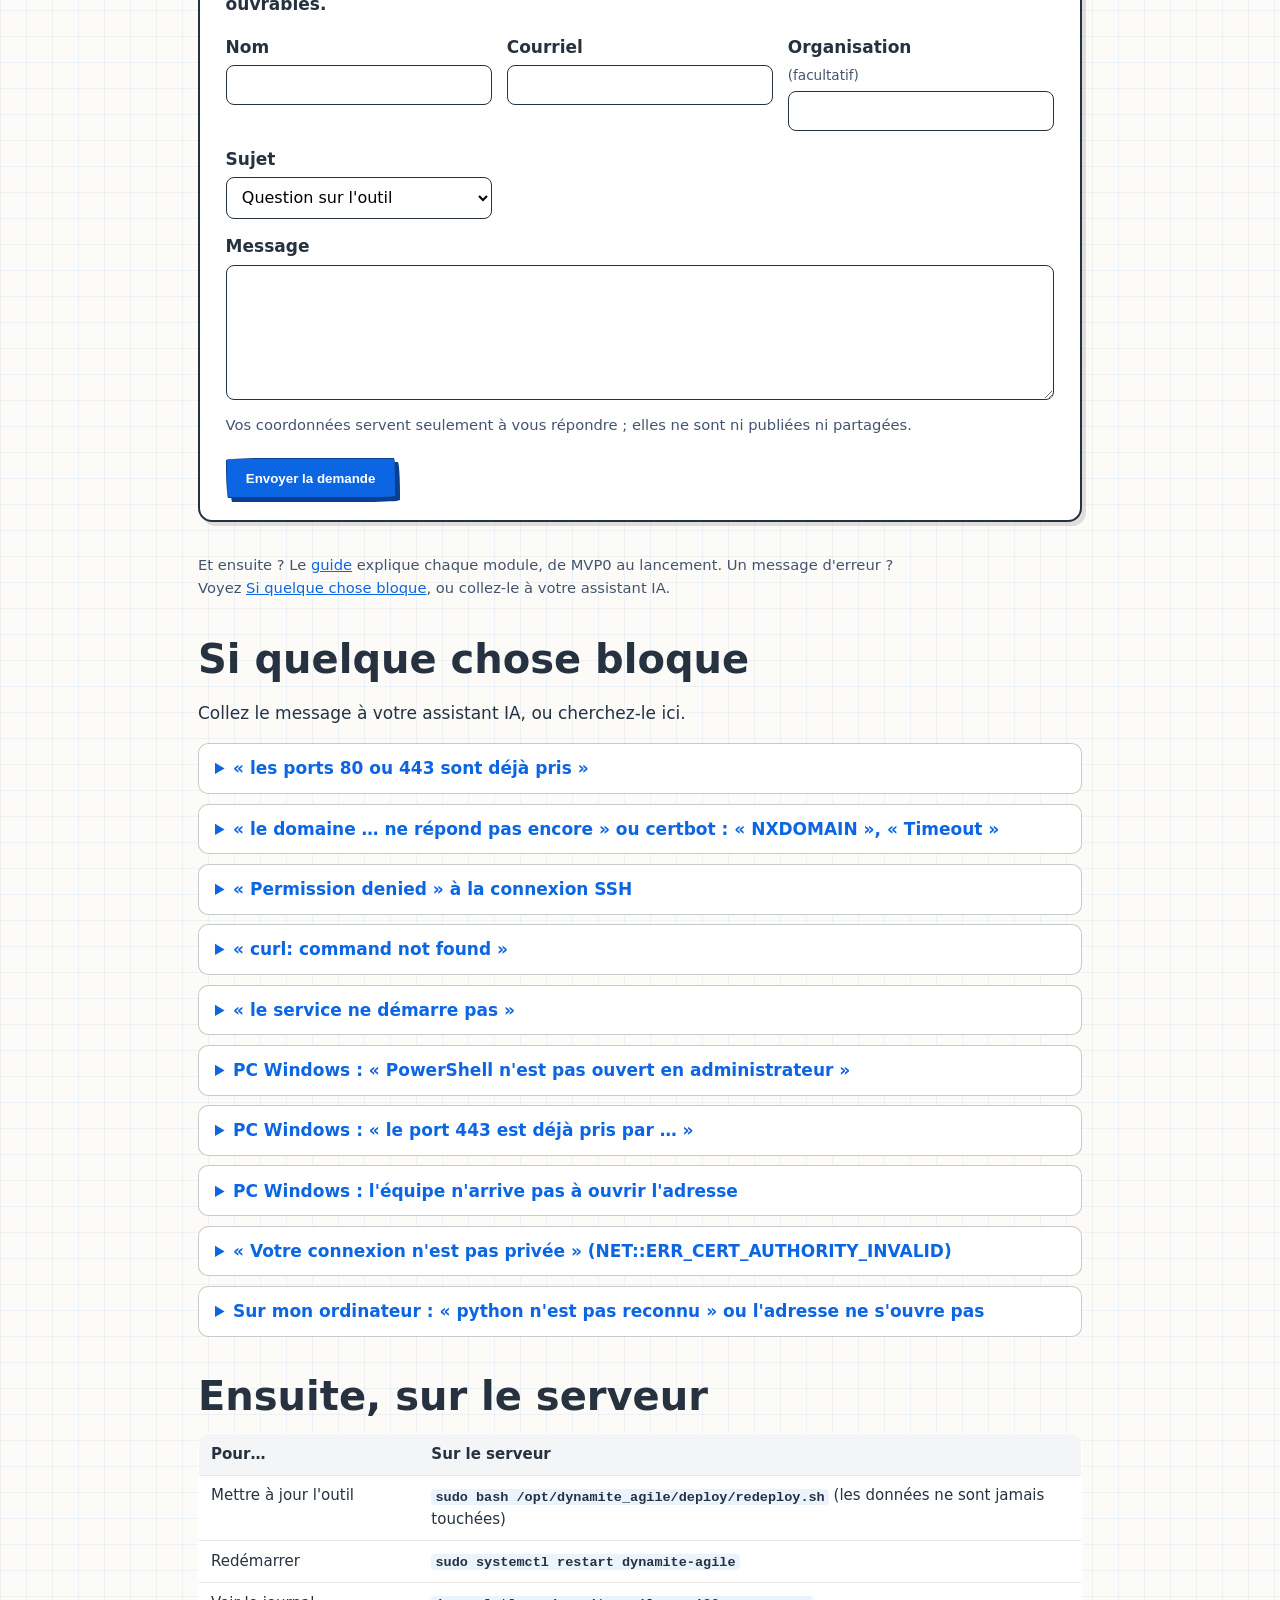
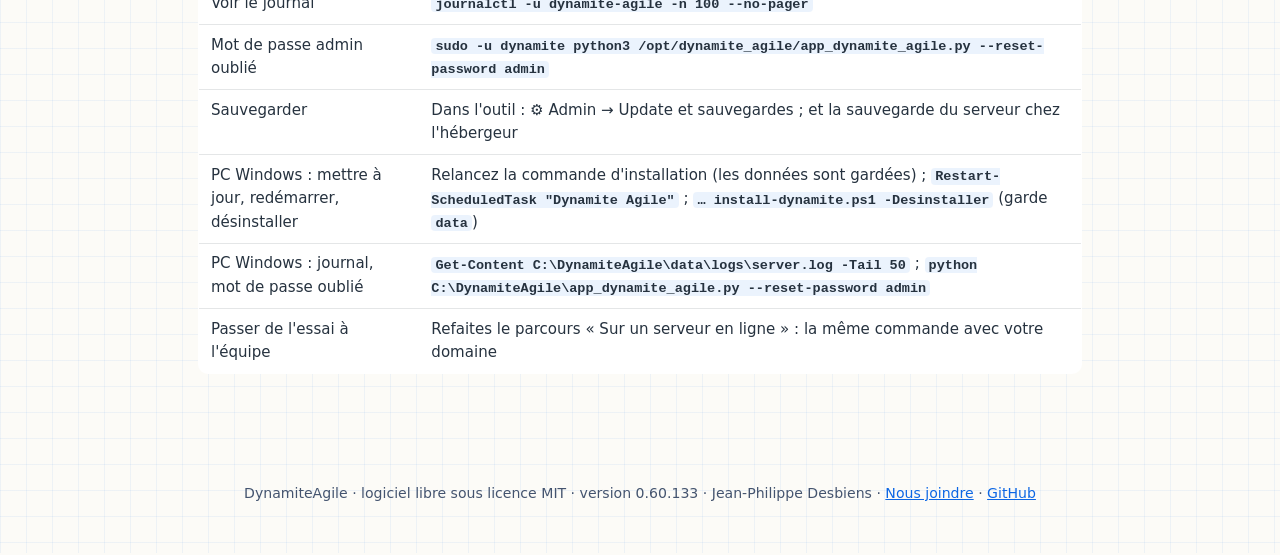
==== commit 26e55068: "0.60.133 — Diamond : « ▶ Revue » des feuilles de concept, une à la fois au clavier, d'une branche à " ====
--- a/site/index.html
+++ b/site/index.html
@@ -1003,7 +1003,7 @@
       <code>python C:\DynamiteAgile\app_dynamite_agile.py --reset-password admin</code></td></tr>
     <tr><td>Passer de l'essai à l'équipe</td><td>Refaites le parcours « Sur un serveur en ligne » : la même commande avec votre domaine</td></tr></table>
 </main>
-<footer>DynamiteAgile · logiciel libre sous licence MIT · version 0.60.132 · Jean-Philippe Desbiens · <a href="installation.html#contact" data-new="0.60.74-contact">Nous joindre</a> · <a href="https://github.com/jpdesbiens11/Dynamite-Agile">GitHub</a></footer>
+<footer>DynamiteAgile · logiciel libre sous licence MIT · version 0.60.133 · Jean-Philippe Desbiens · <a href="installation.html#contact" data-new="0.60.74-contact">Nous joindre</a> · <a href="https://github.com/jpdesbiens11/Dynamite-Agile">GitHub</a></footer>
 <script>
 /* Website of Dynamite | Agile (D-O-015): reveal on scroll, copy buttons, the descent into the mine and the terminal
    that types the three installation commands. No external resource; motion off with prefers-reduced-motion. */
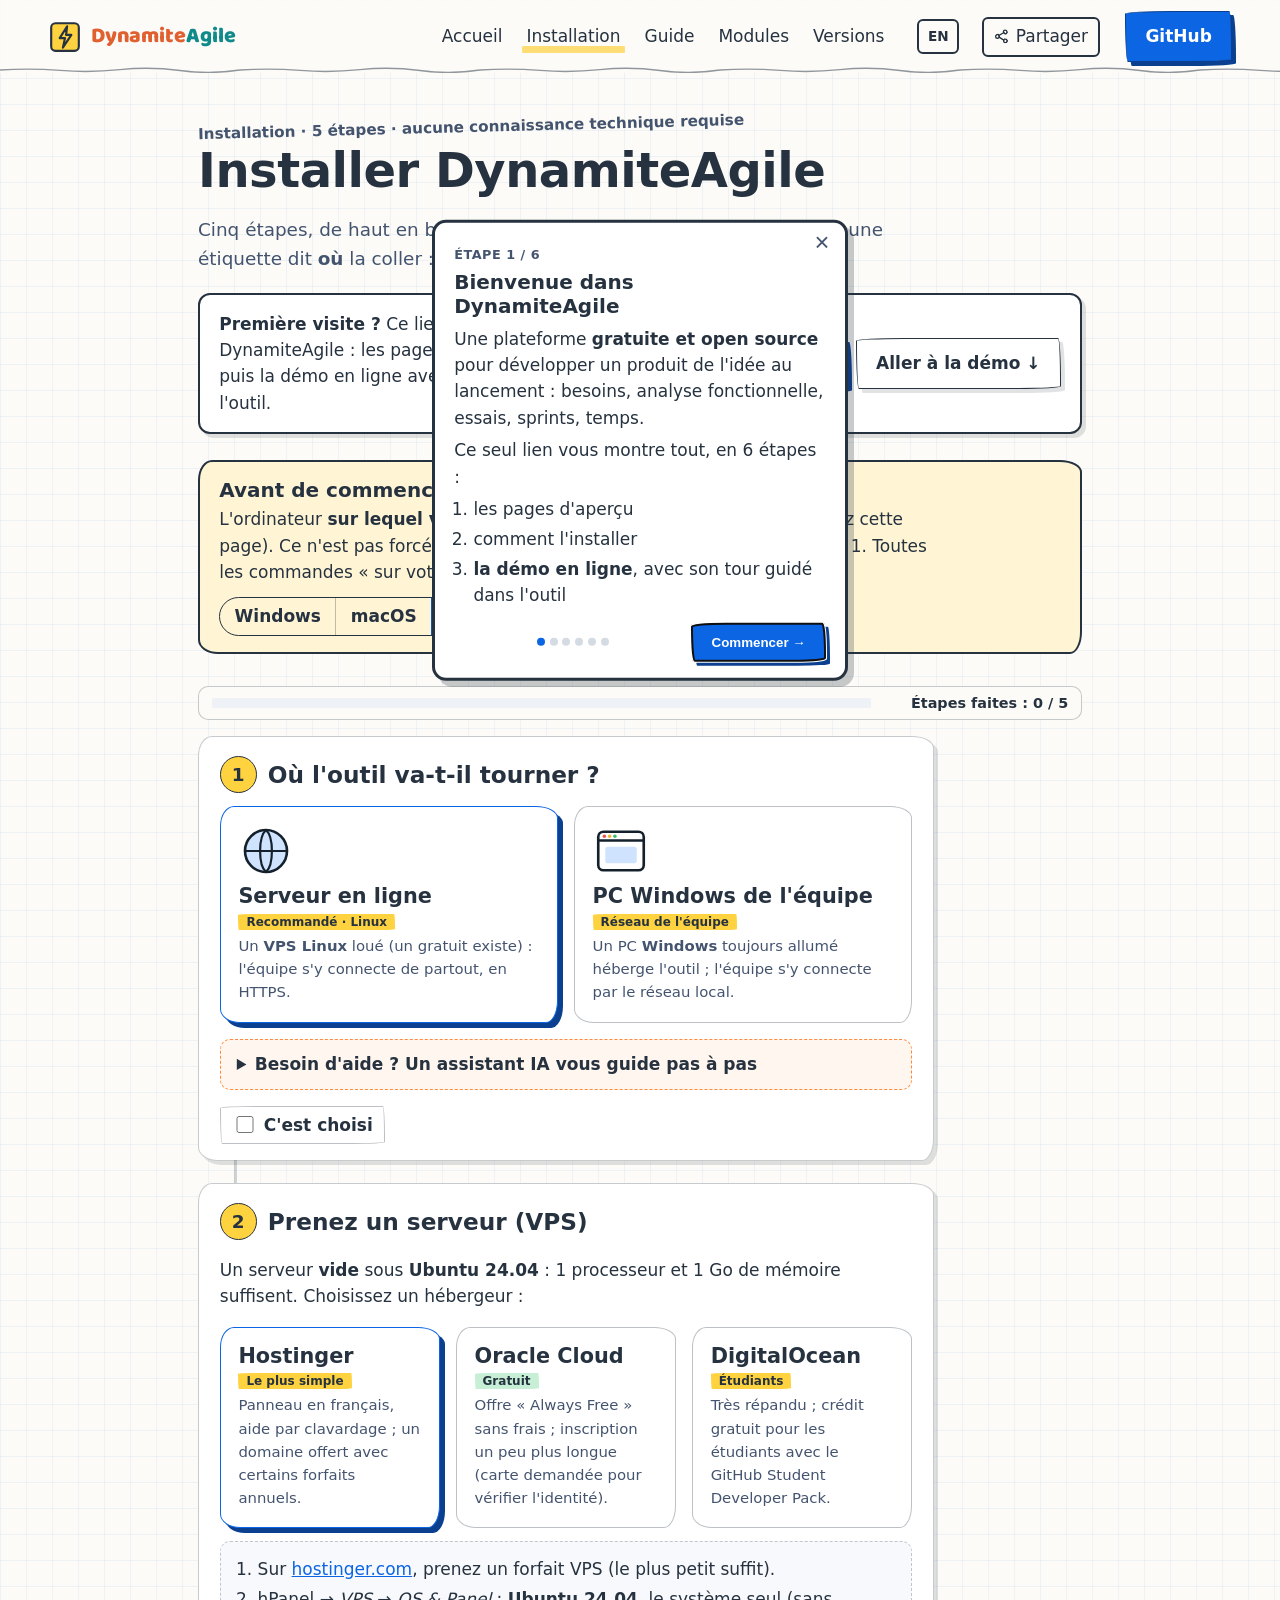
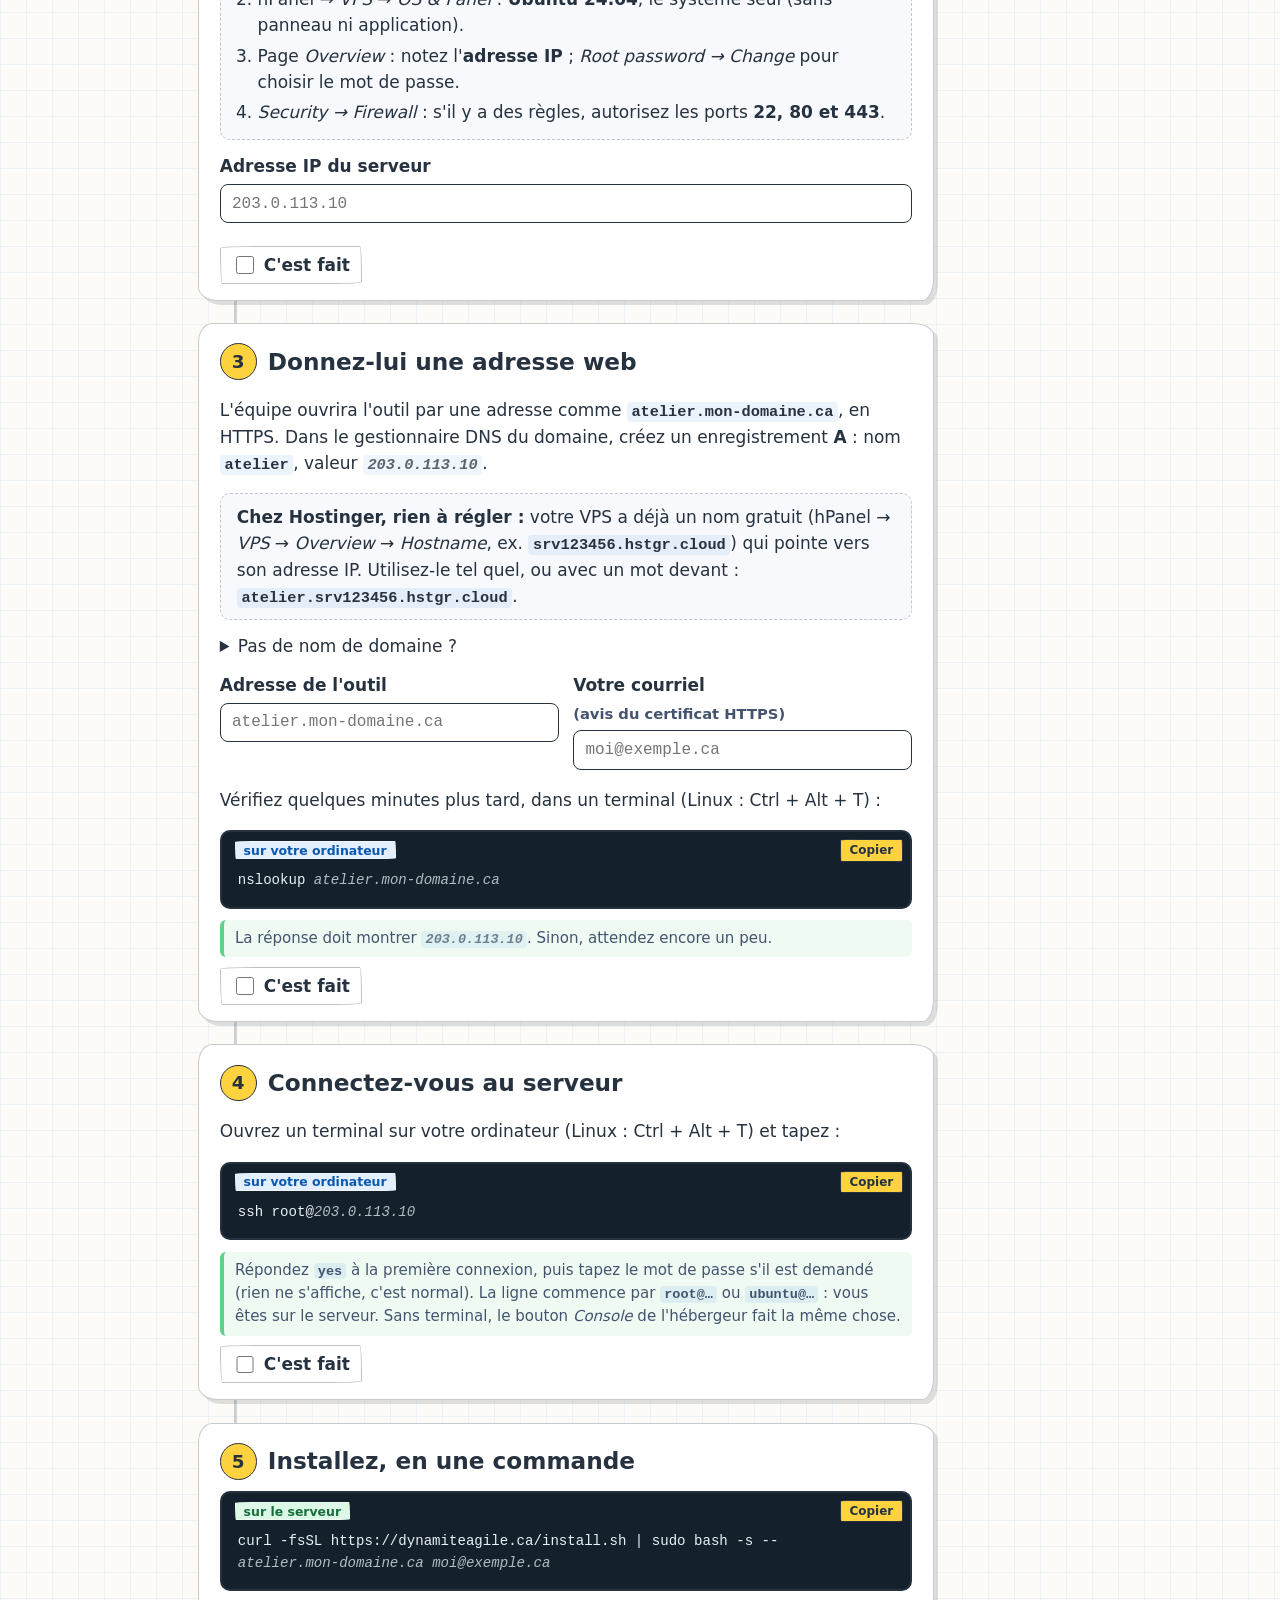
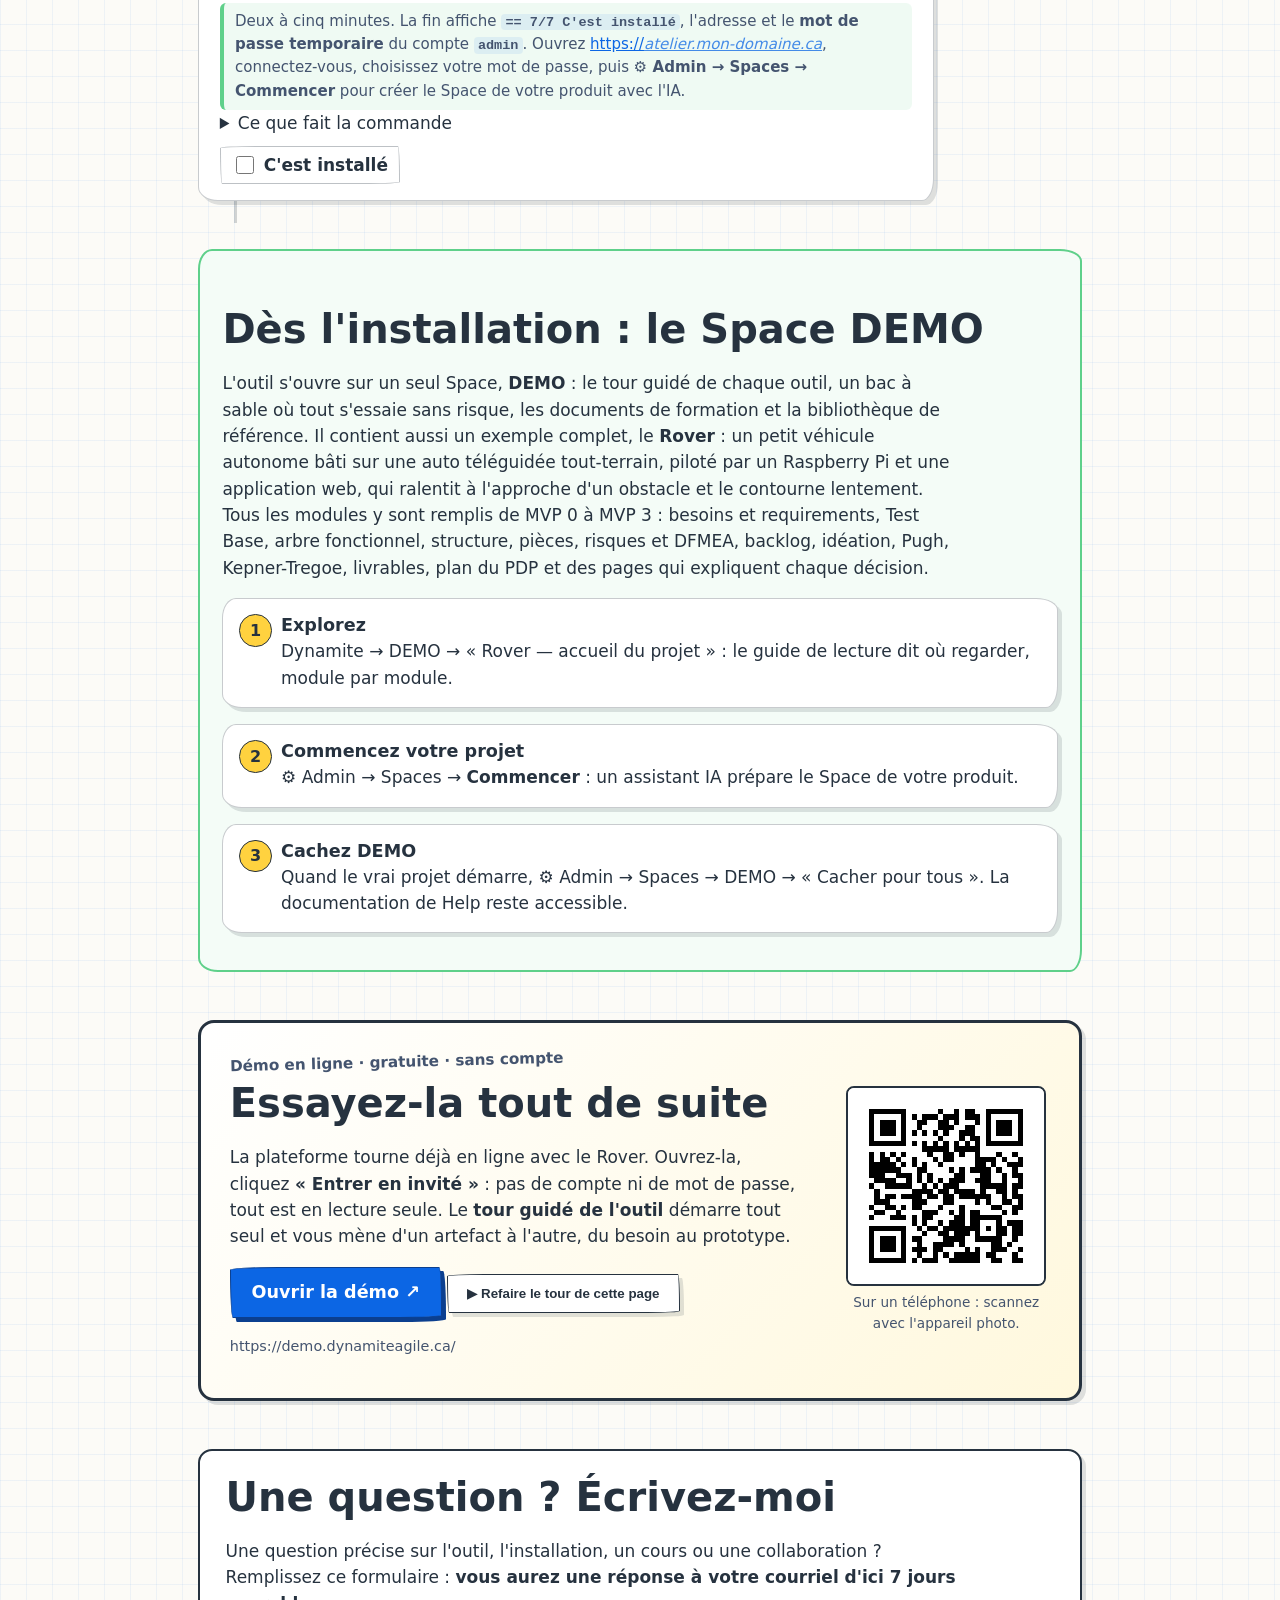
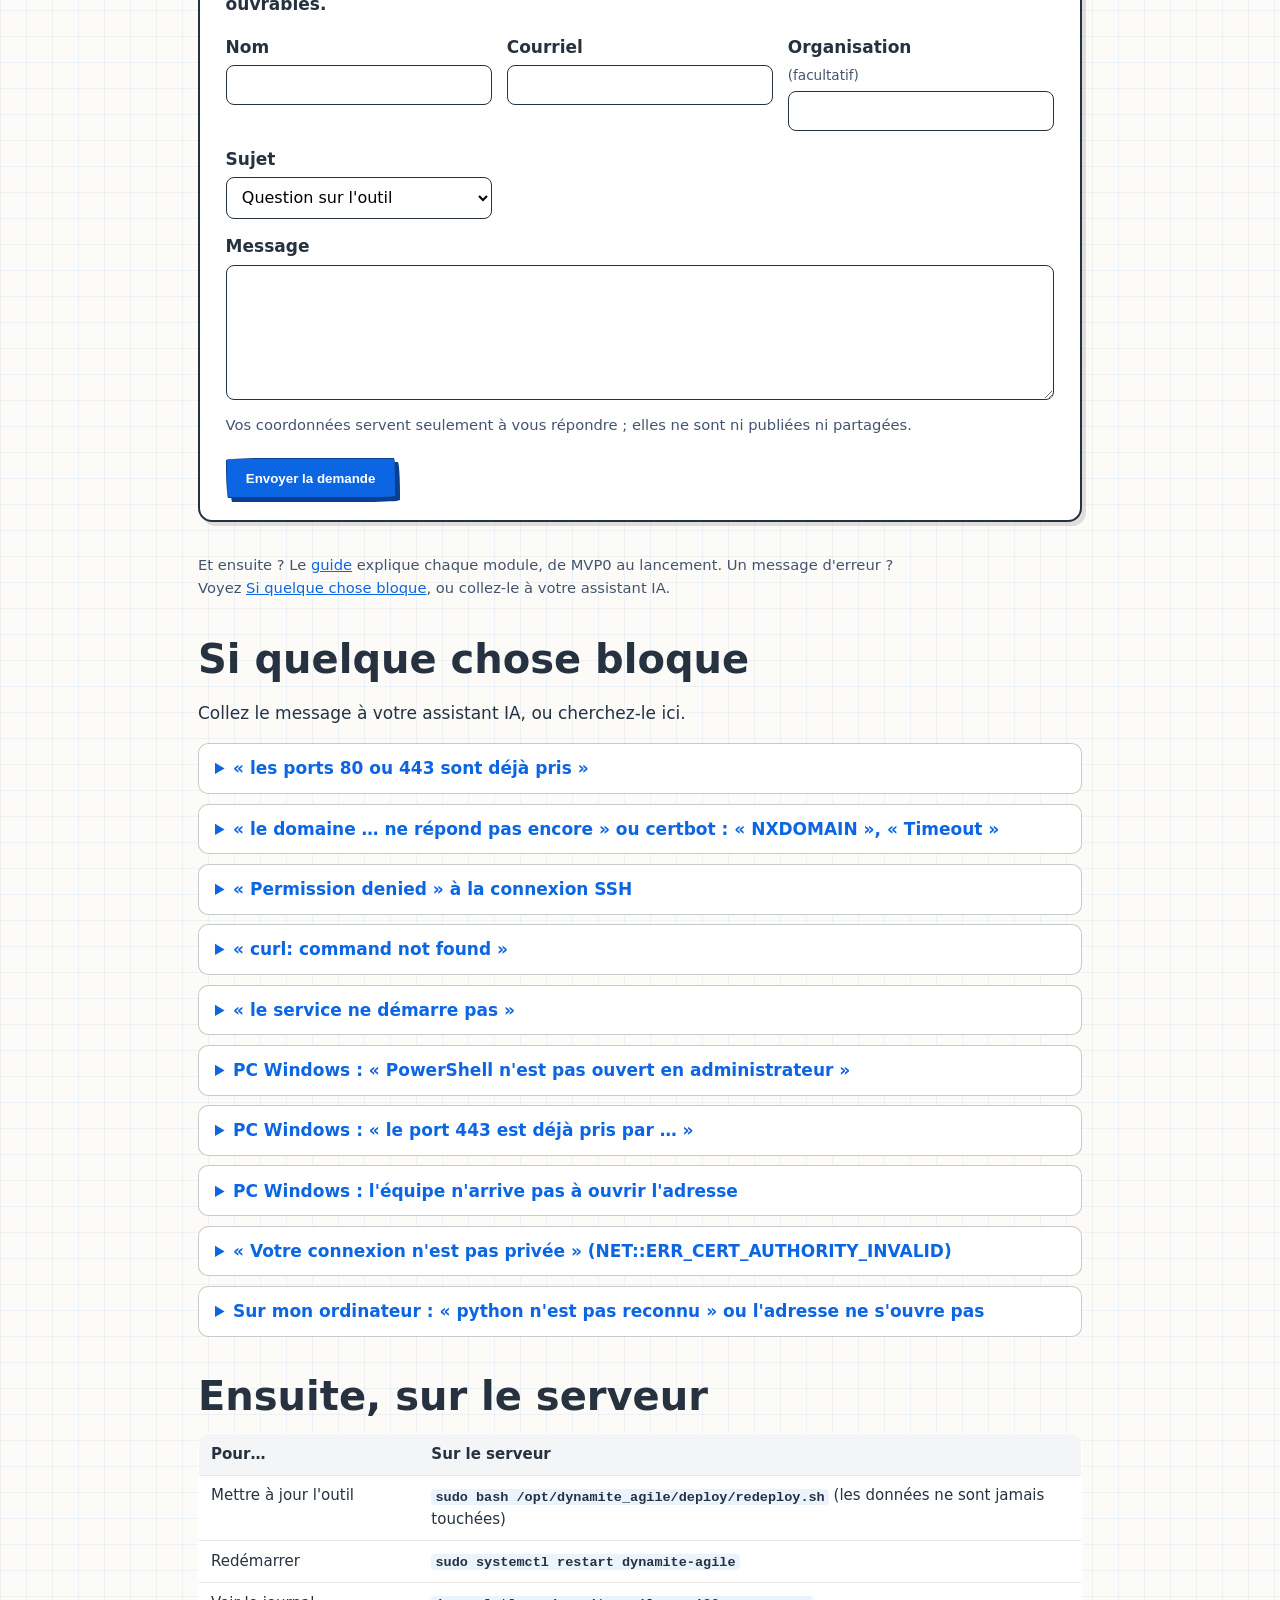
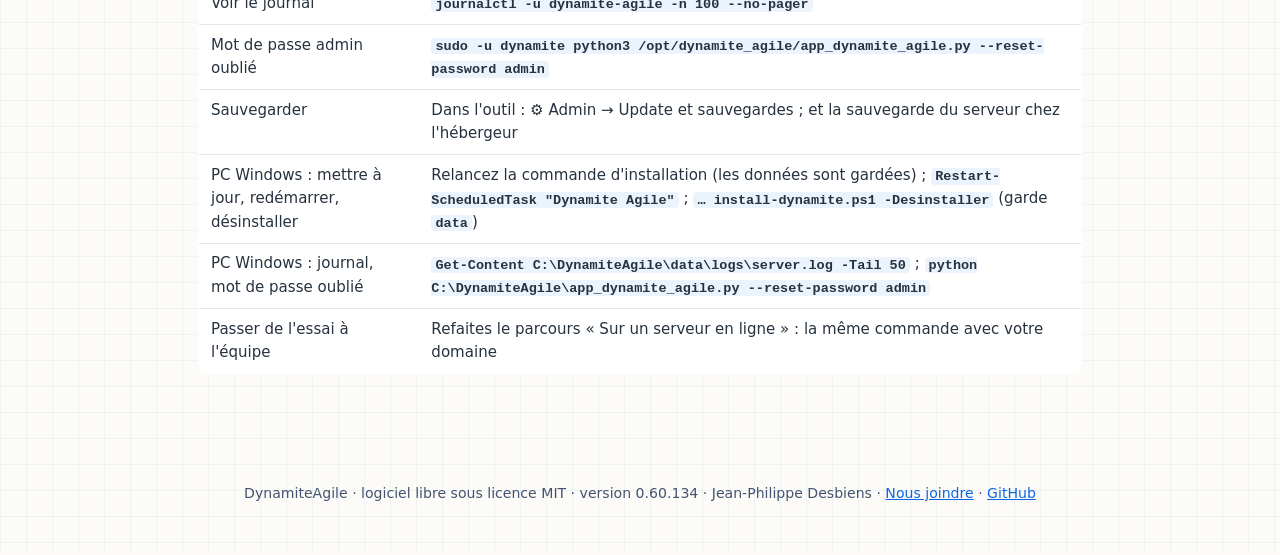
==== commit 55dc209e: "0.60.134 — Diamond : « ▶ Revue », revenir à une feuille gardée ou écartée, la remettre en course, sa" ====
--- a/site/index.html
+++ b/site/index.html
@@ -1003,7 +1003,7 @@
       <code>python C:\DynamiteAgile\app_dynamite_agile.py --reset-password admin</code></td></tr>
     <tr><td>Passer de l'essai à l'équipe</td><td>Refaites le parcours « Sur un serveur en ligne » : la même commande avec votre domaine</td></tr></table>
 </main>
-<footer>DynamiteAgile · logiciel libre sous licence MIT · version 0.60.133 · Jean-Philippe Desbiens · <a href="installation.html#contact" data-new="0.60.74-contact">Nous joindre</a> · <a href="https://github.com/jpdesbiens11/Dynamite-Agile">GitHub</a></footer>
+<footer>DynamiteAgile · logiciel libre sous licence MIT · version 0.60.134 · Jean-Philippe Desbiens · <a href="installation.html#contact" data-new="0.60.74-contact">Nous joindre</a> · <a href="https://github.com/jpdesbiens11/Dynamite-Agile">GitHub</a></footer>
 <script>
 /* Website of Dynamite | Agile (D-O-015): reveal on scroll, copy buttons, the descent into the mine and the terminal
    that types the three installation commands. No external resource; motion off with prefers-reduced-motion. */
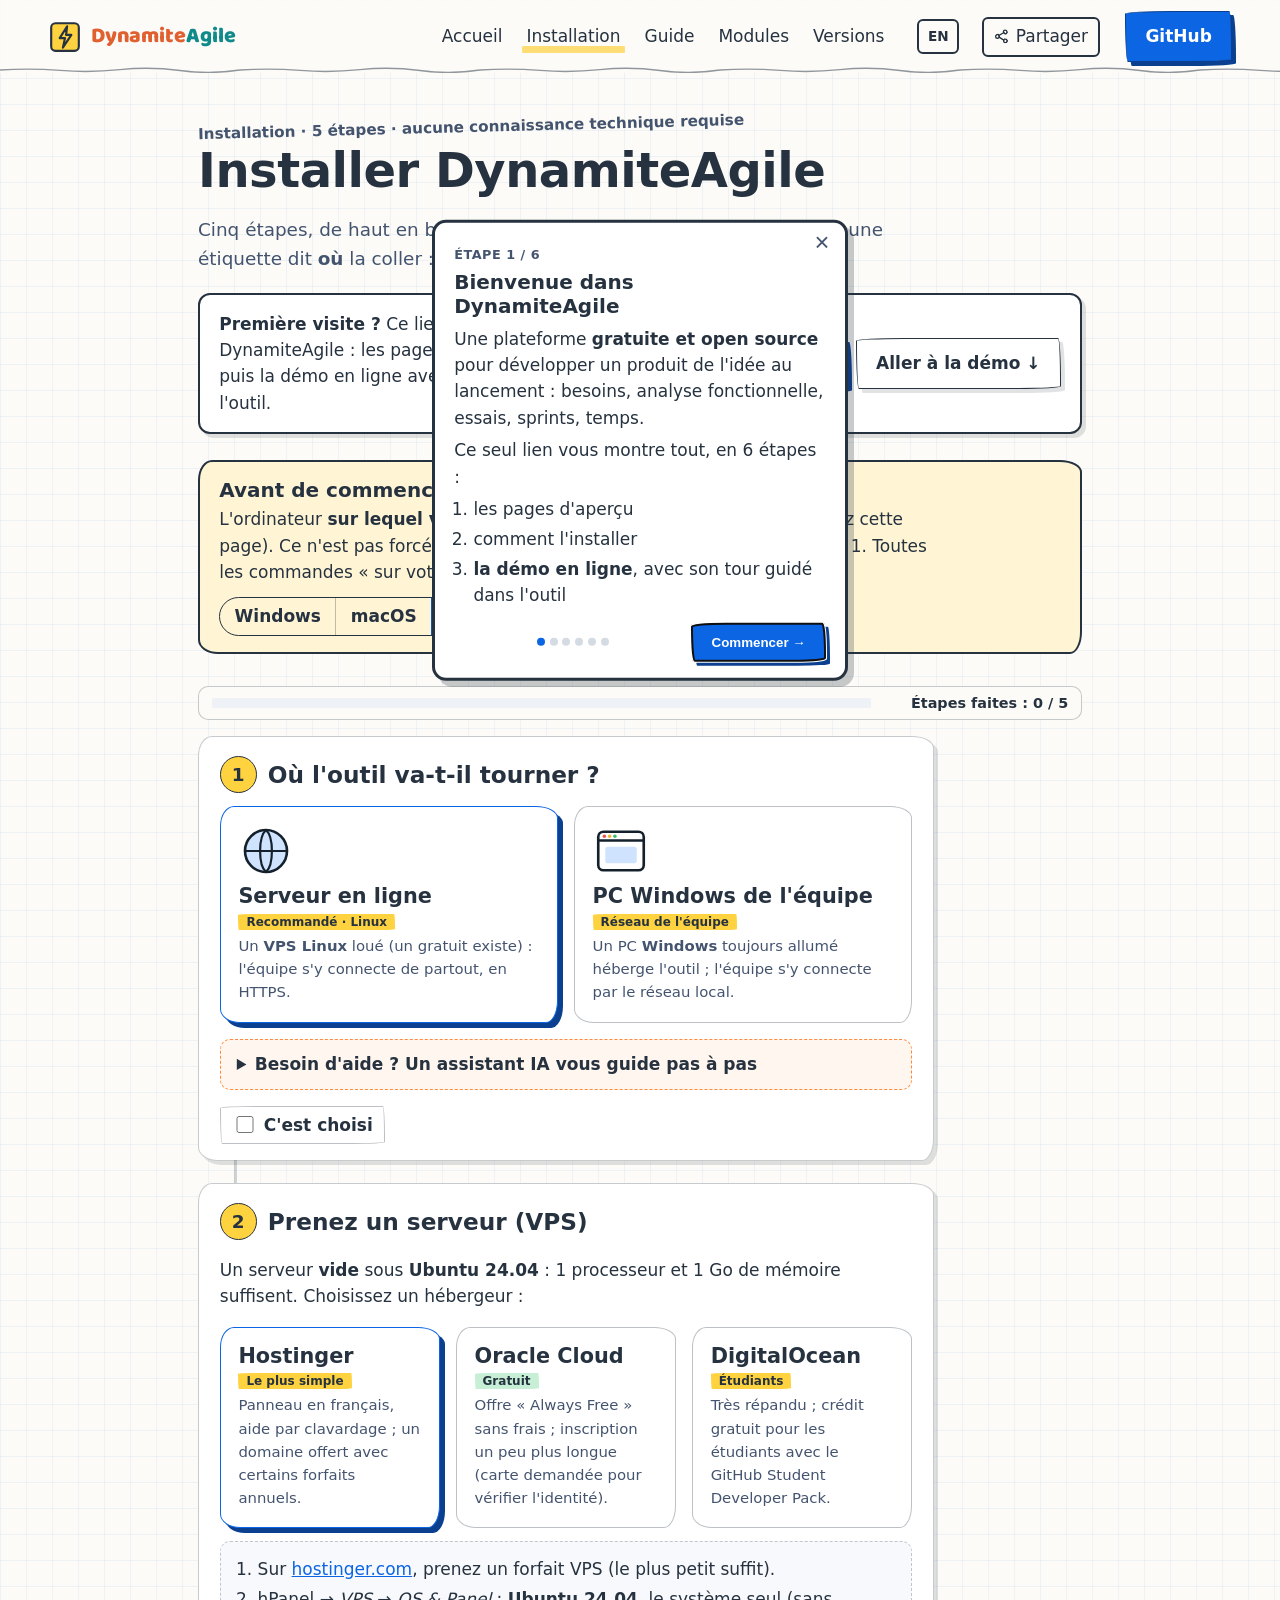
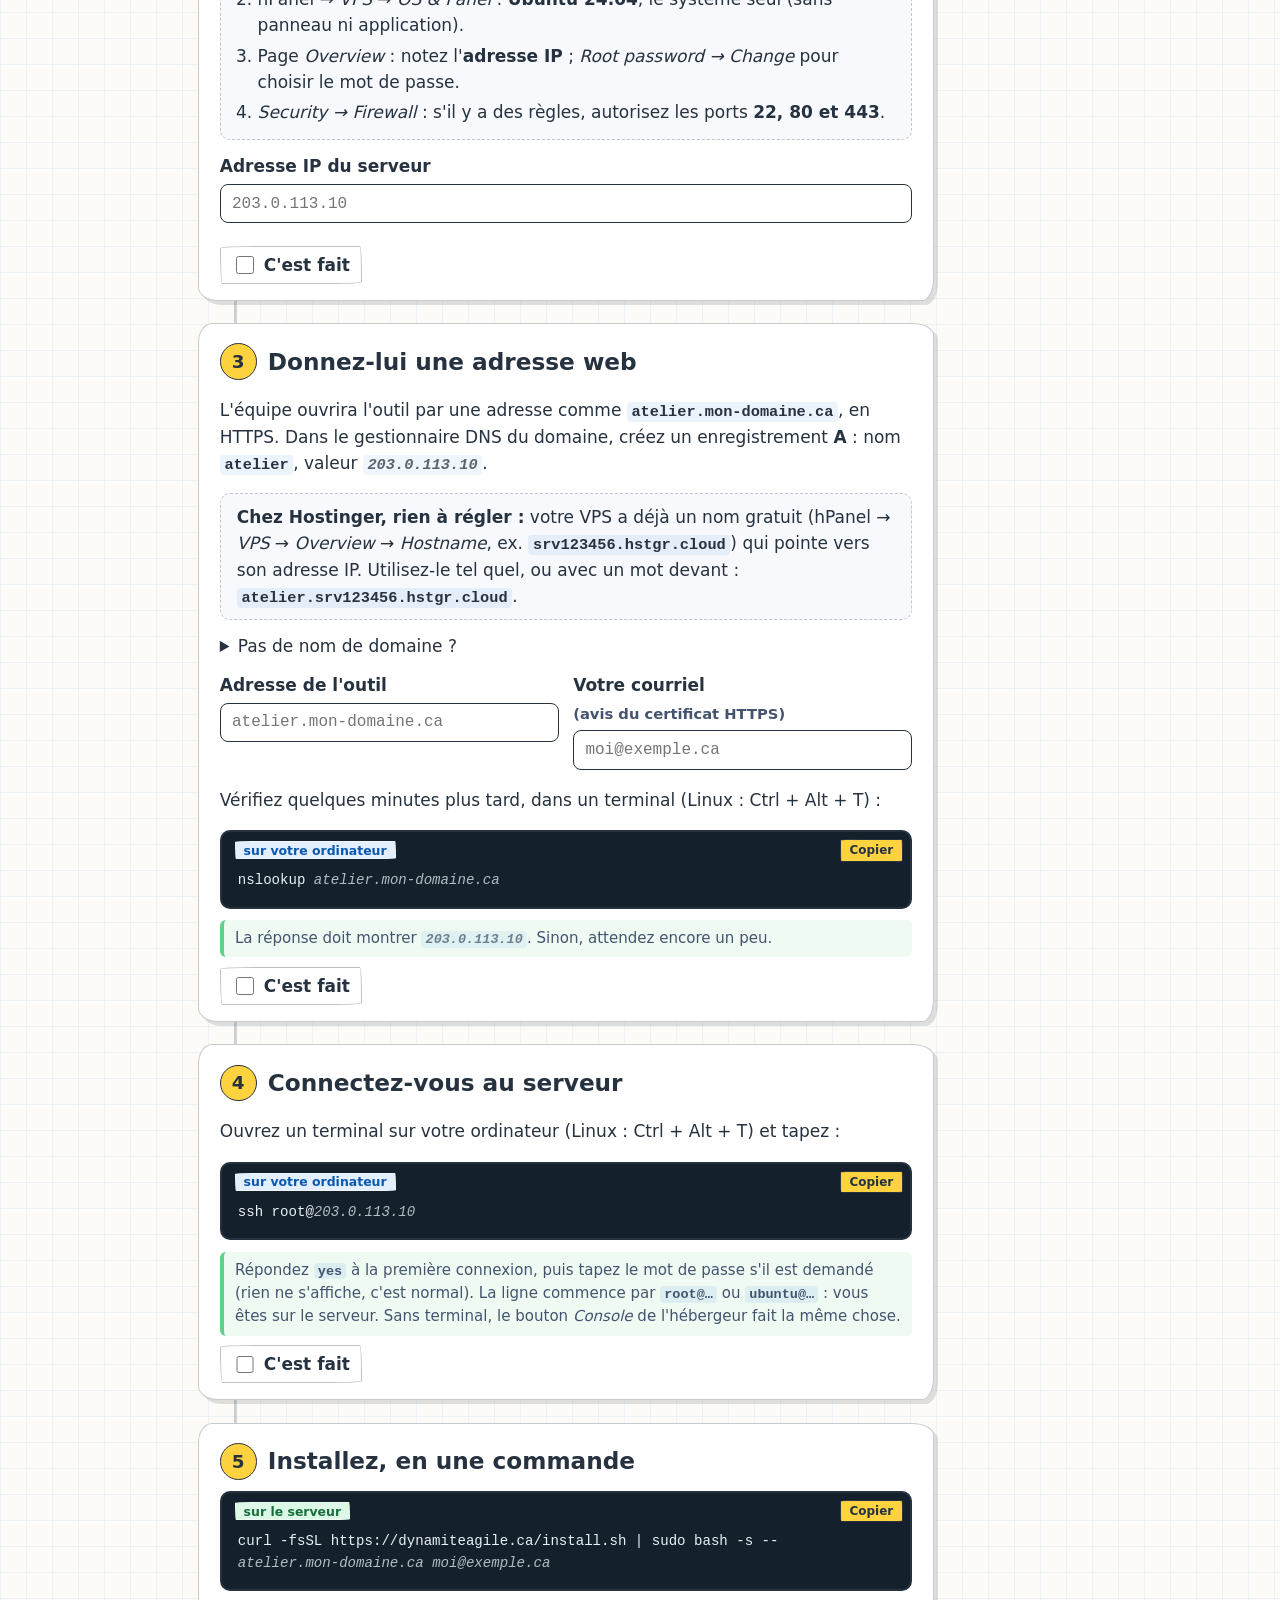
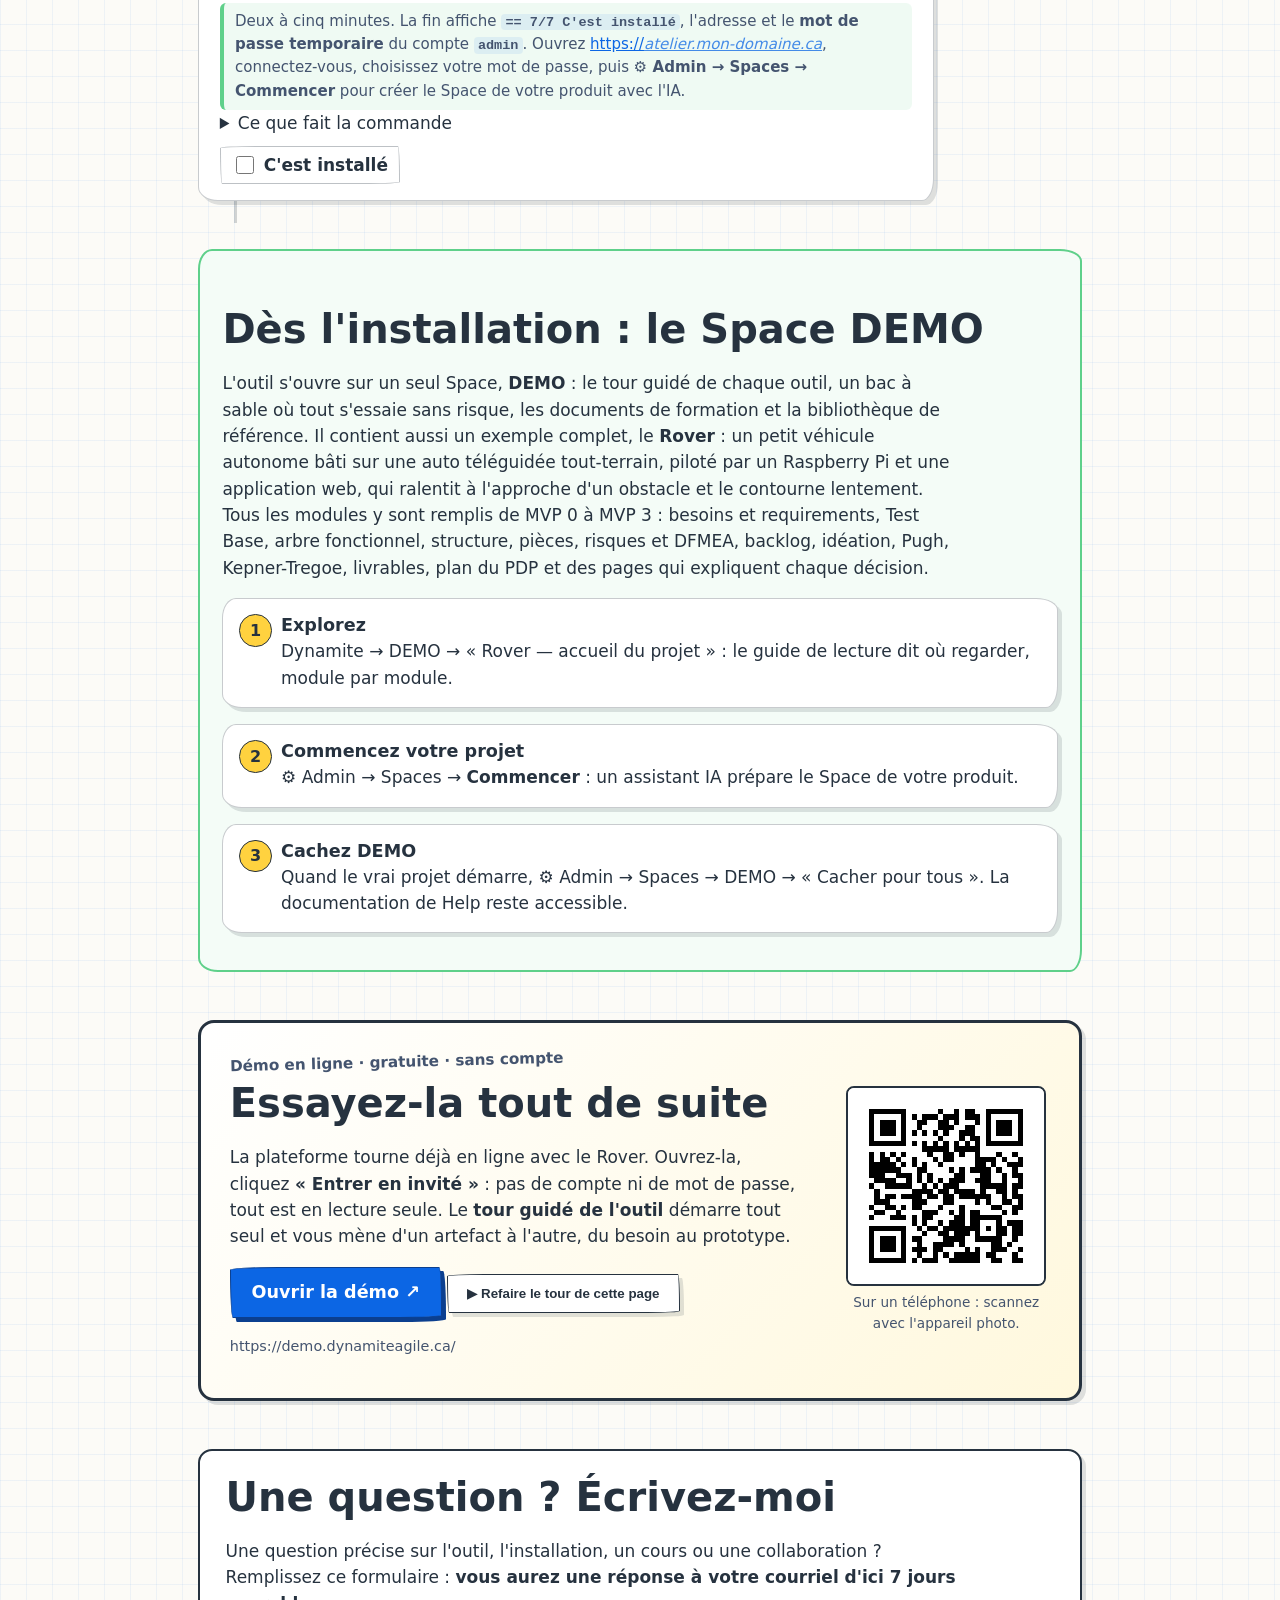
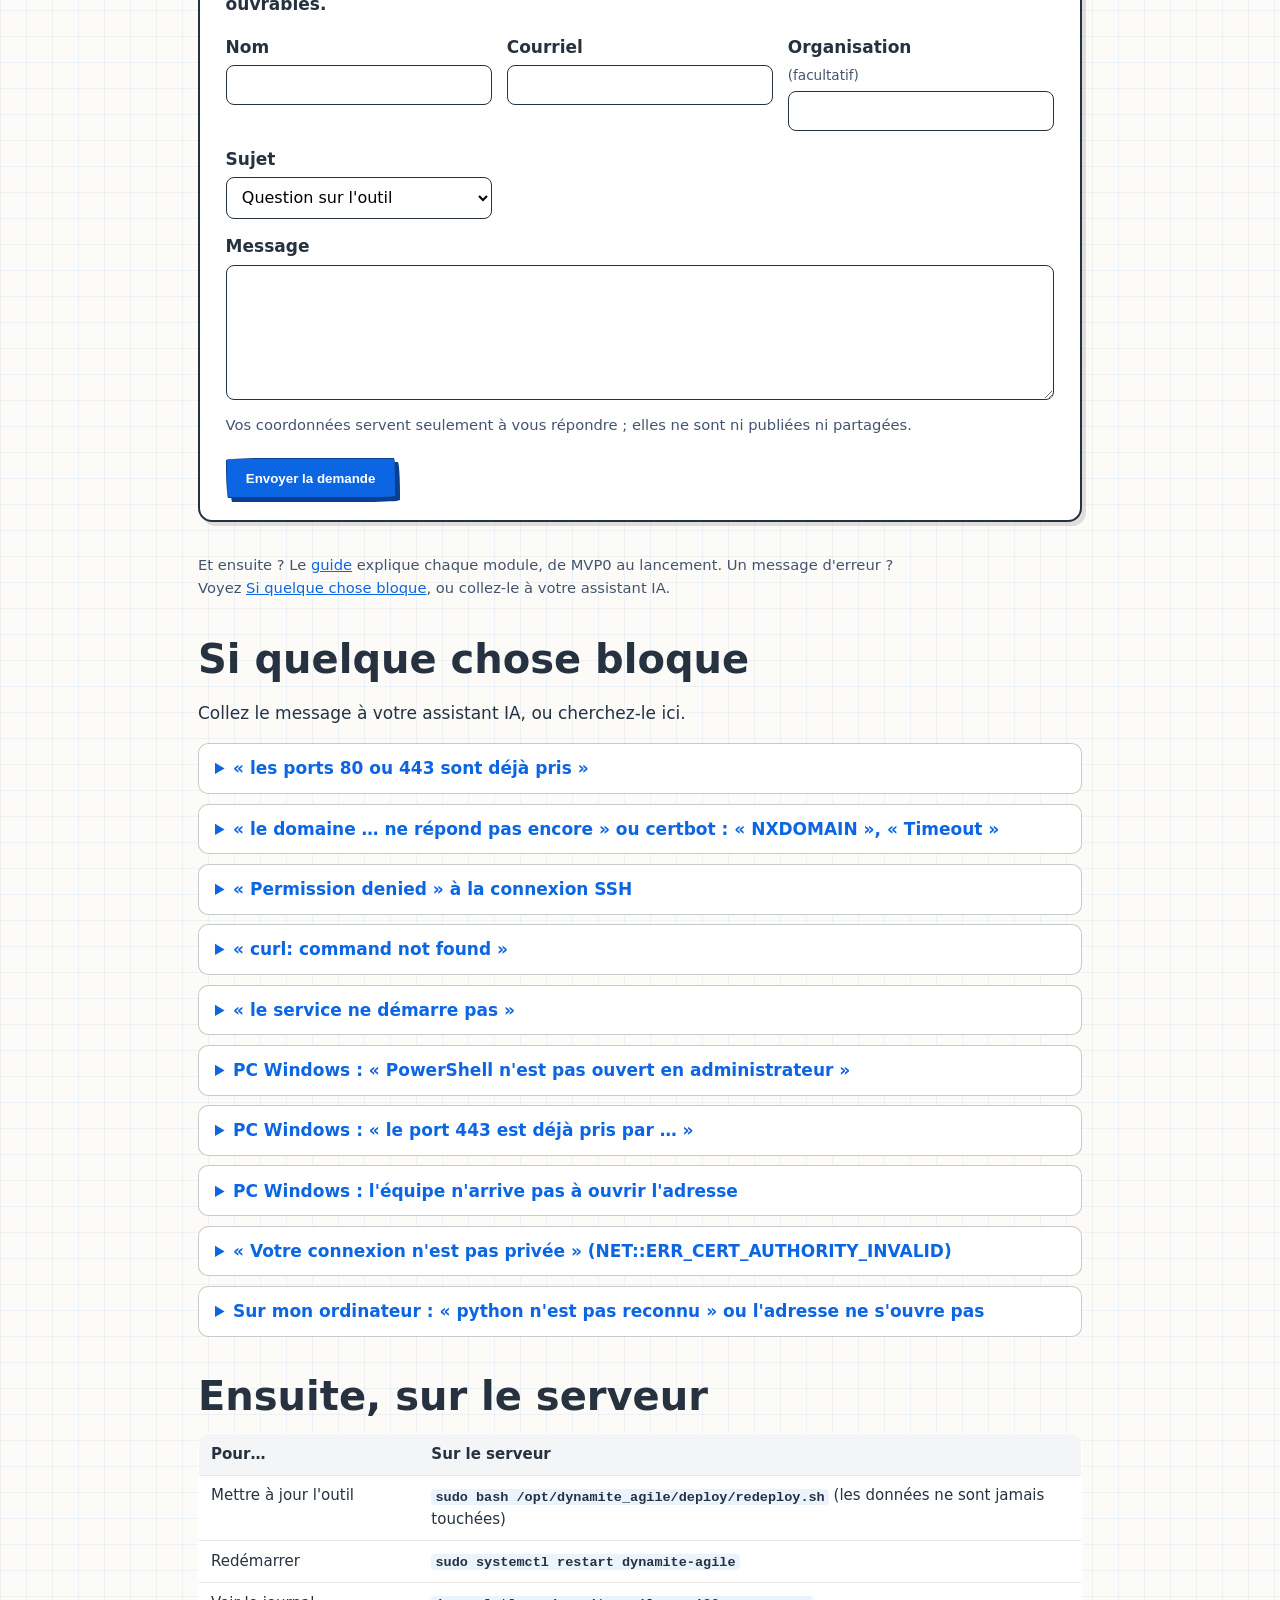
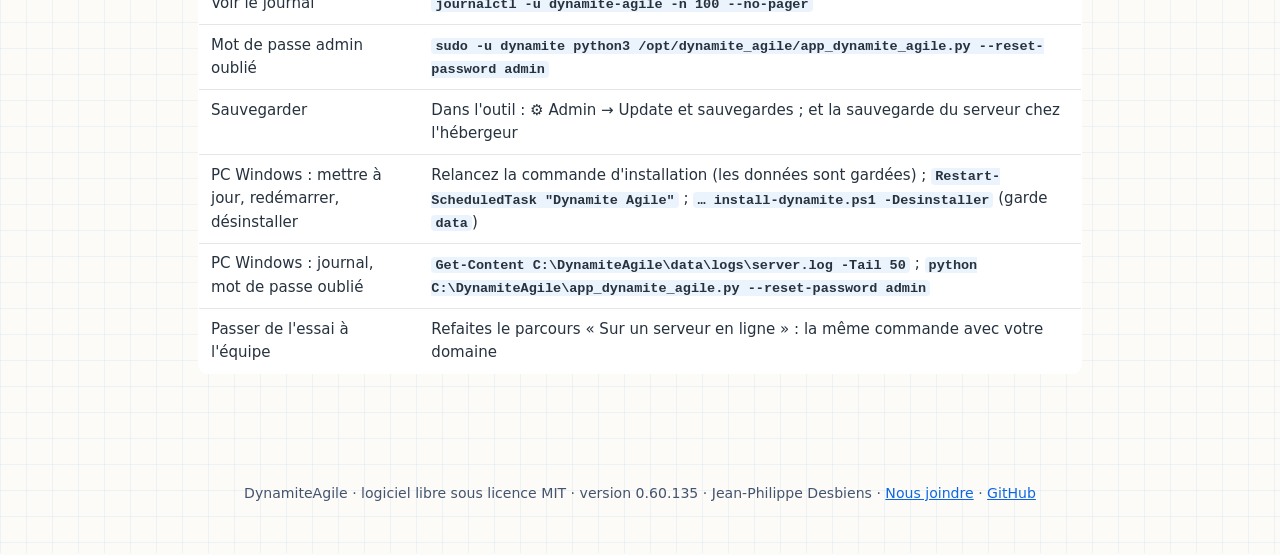
==== commit bc744c67: "0.60.135 — Diamond : imports et exports IA sans doublon ; feuilles de concept en .zip (texte et croq" ====
--- a/site/index.html
+++ b/site/index.html
@@ -1003,7 +1003,7 @@
       <code>python C:\DynamiteAgile\app_dynamite_agile.py --reset-password admin</code></td></tr>
     <tr><td>Passer de l'essai à l'équipe</td><td>Refaites le parcours « Sur un serveur en ligne » : la même commande avec votre domaine</td></tr></table>
 </main>
-<footer>DynamiteAgile · logiciel libre sous licence MIT · version 0.60.134 · Jean-Philippe Desbiens · <a href="installation.html#contact" data-new="0.60.74-contact">Nous joindre</a> · <a href="https://github.com/jpdesbiens11/Dynamite-Agile">GitHub</a></footer>
+<footer>DynamiteAgile · logiciel libre sous licence MIT · version 0.60.135 · Jean-Philippe Desbiens · <a href="installation.html#contact" data-new="0.60.74-contact">Nous joindre</a> · <a href="https://github.com/jpdesbiens11/Dynamite-Agile">GitHub</a></footer>
 <script>
 /* Website of Dynamite | Agile (D-O-015): reveal on scroll, copy buttons, the descent into the mine and the terminal
    that types the three installation commands. No external resource; motion off with prefers-reduced-motion. */
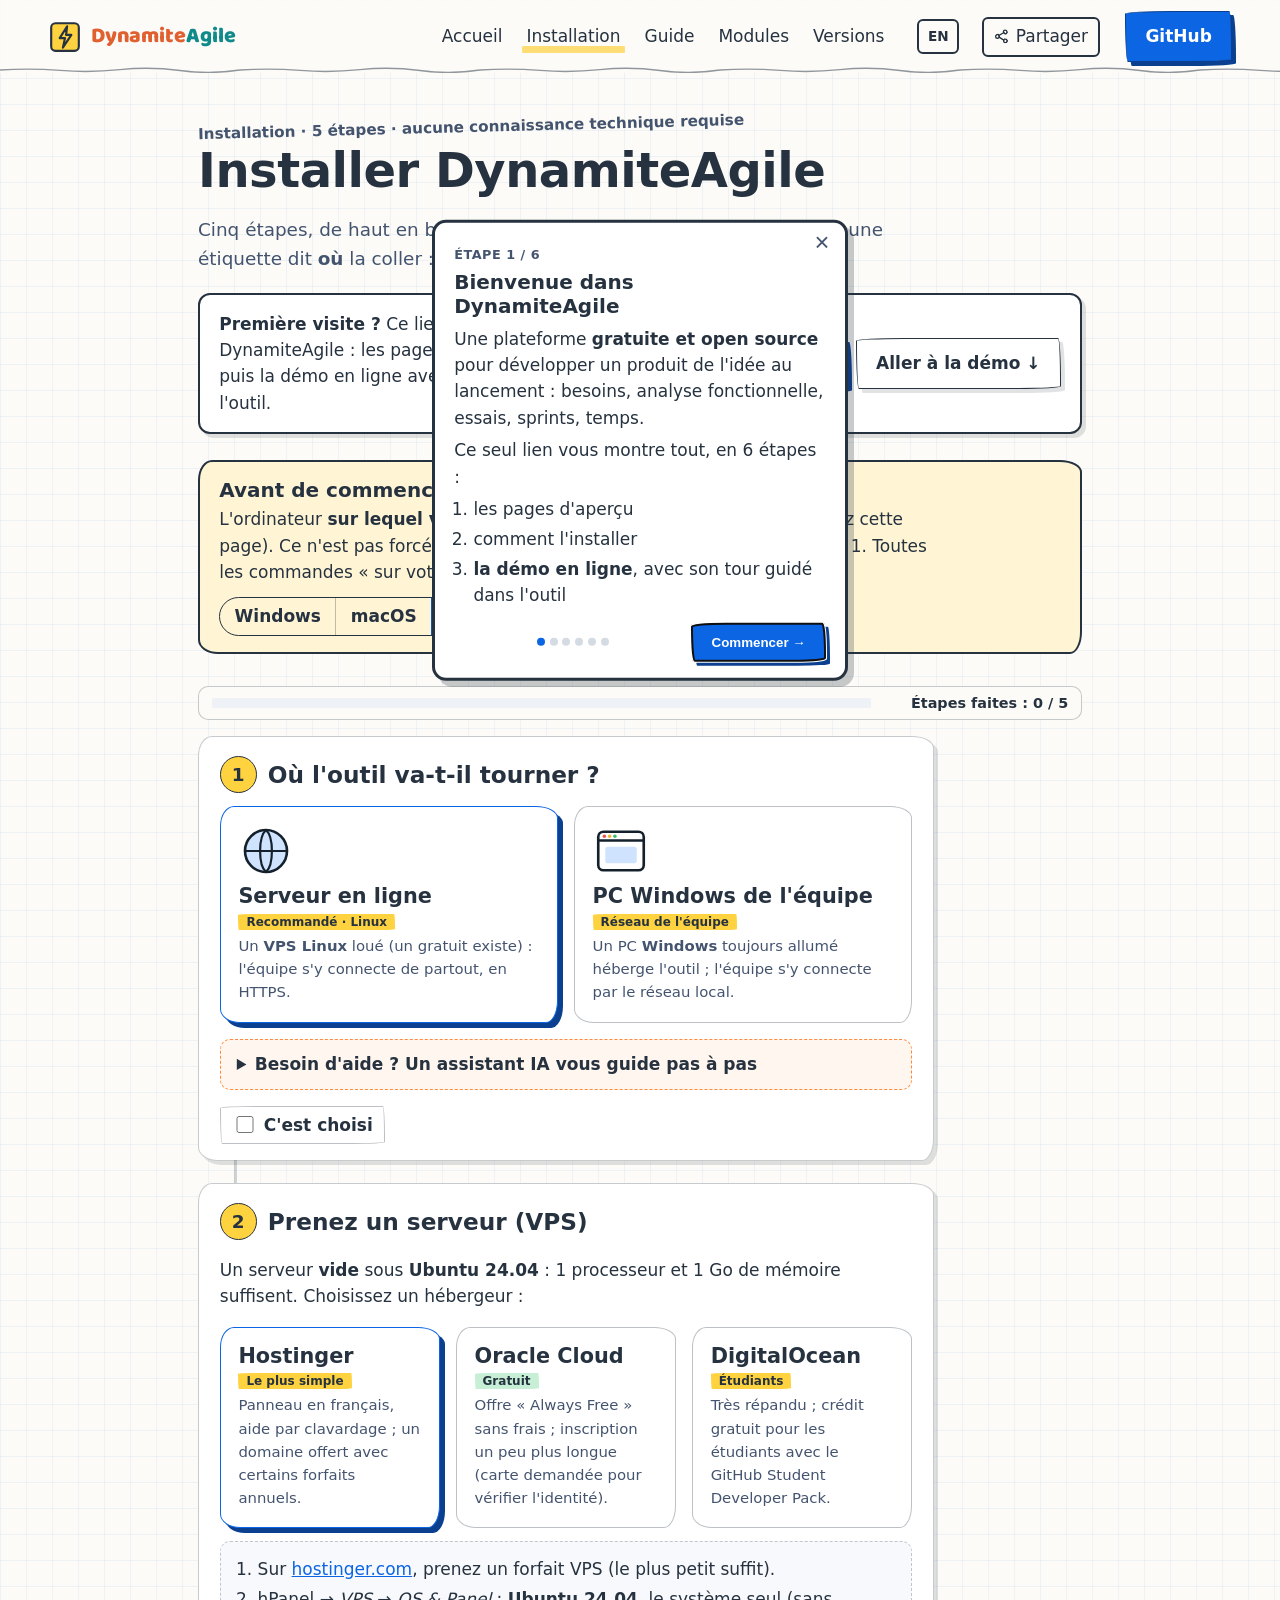
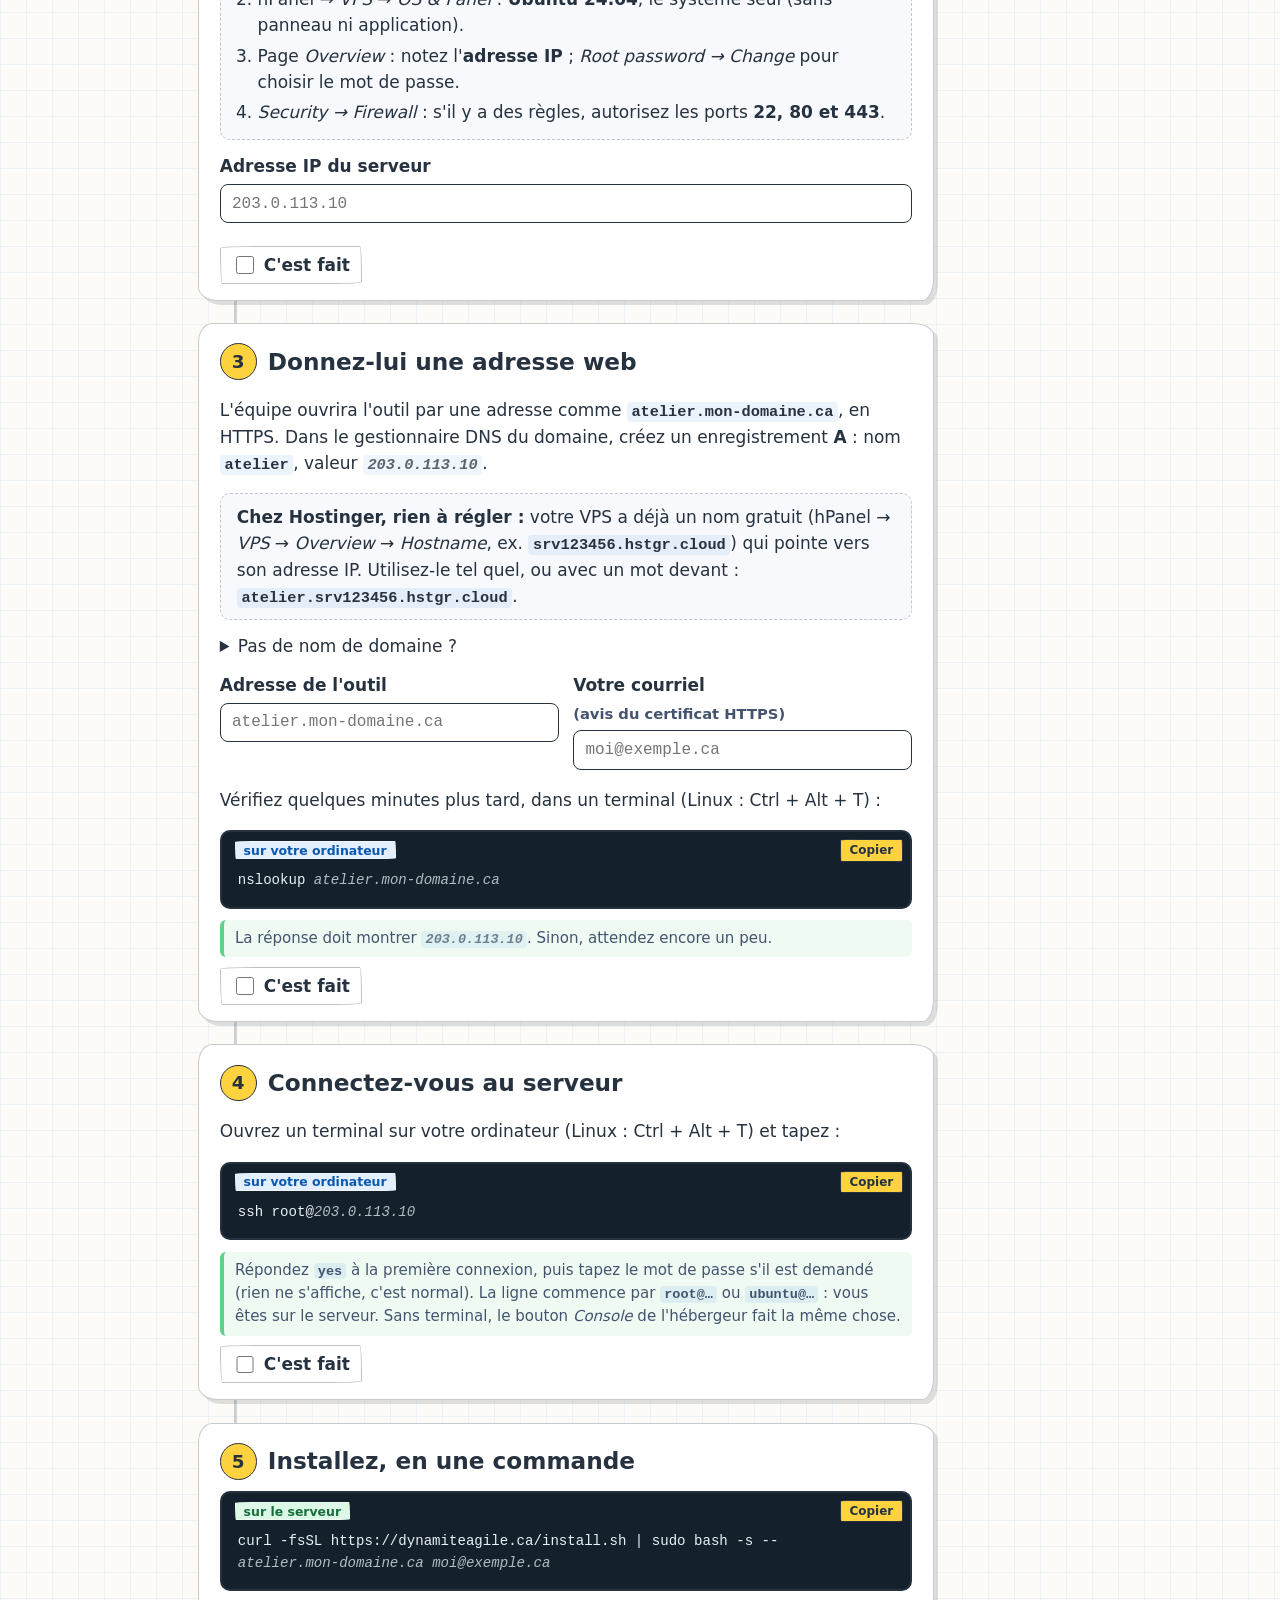
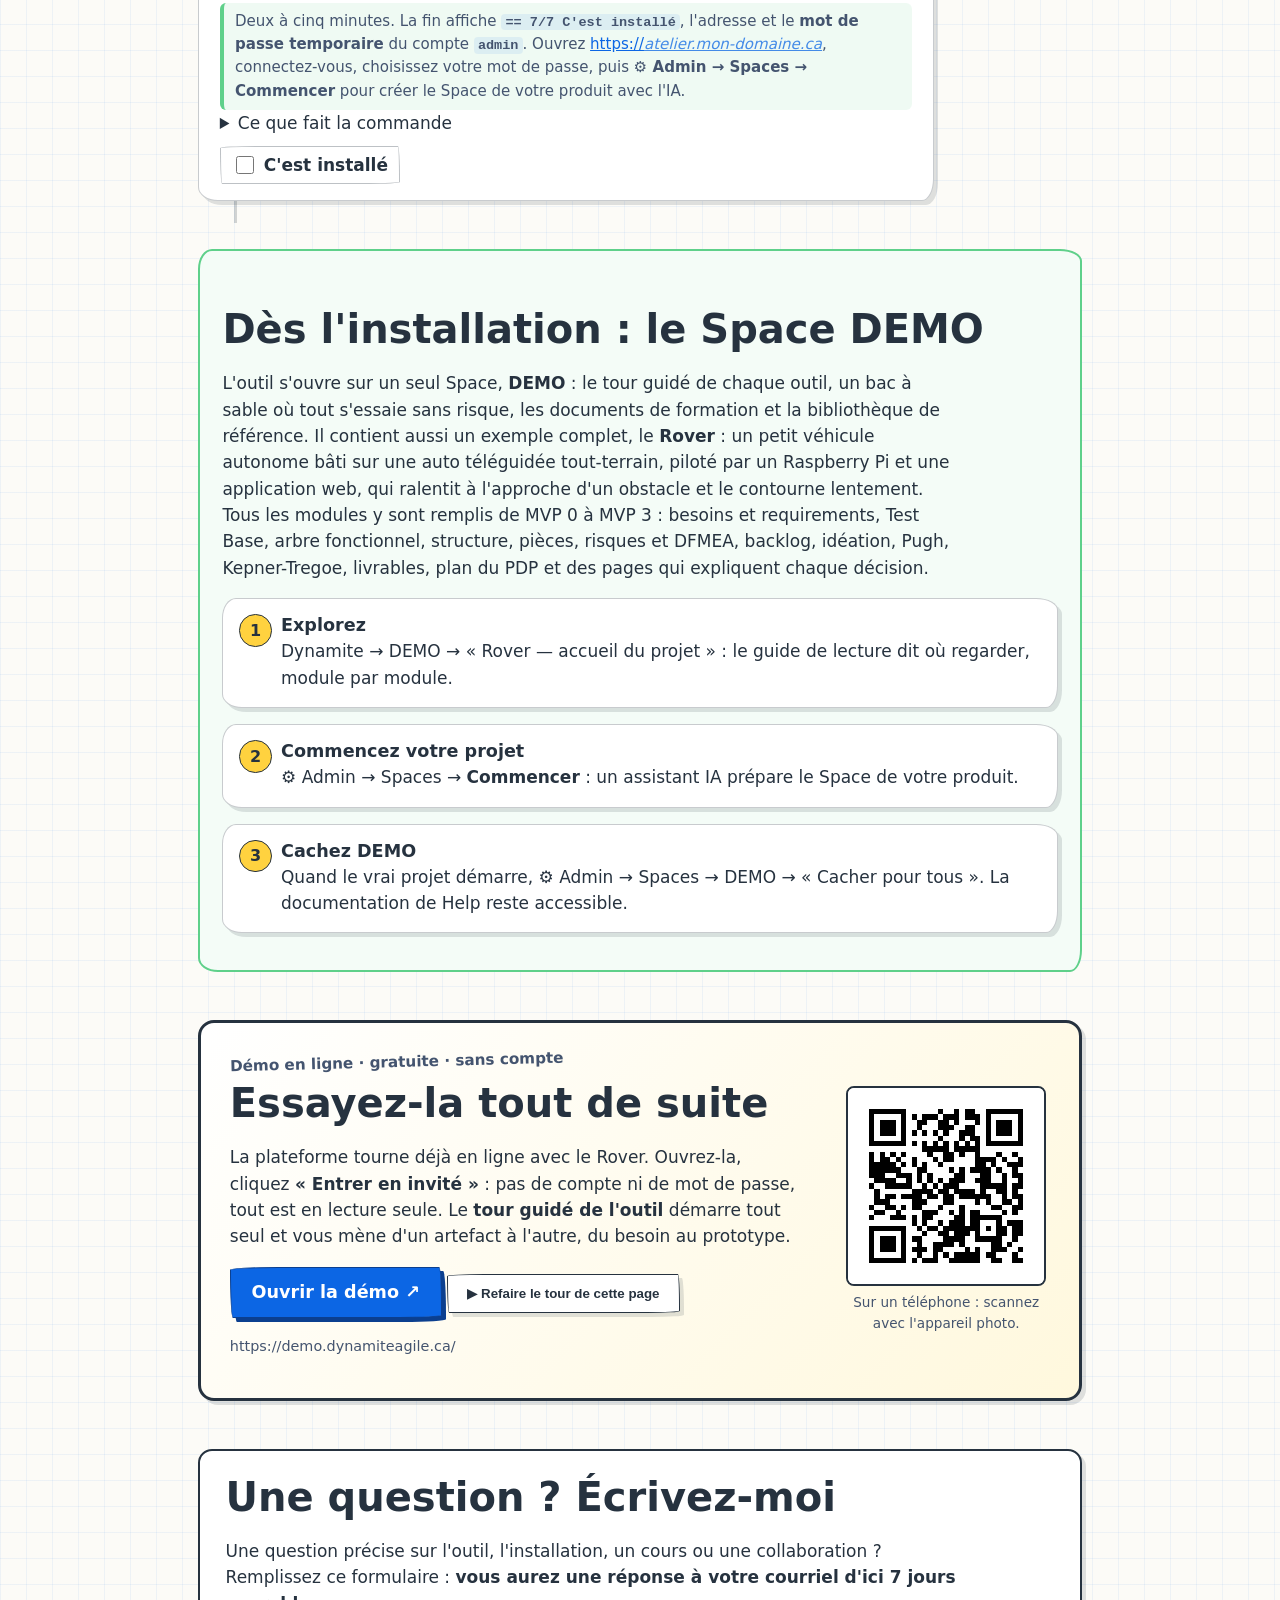
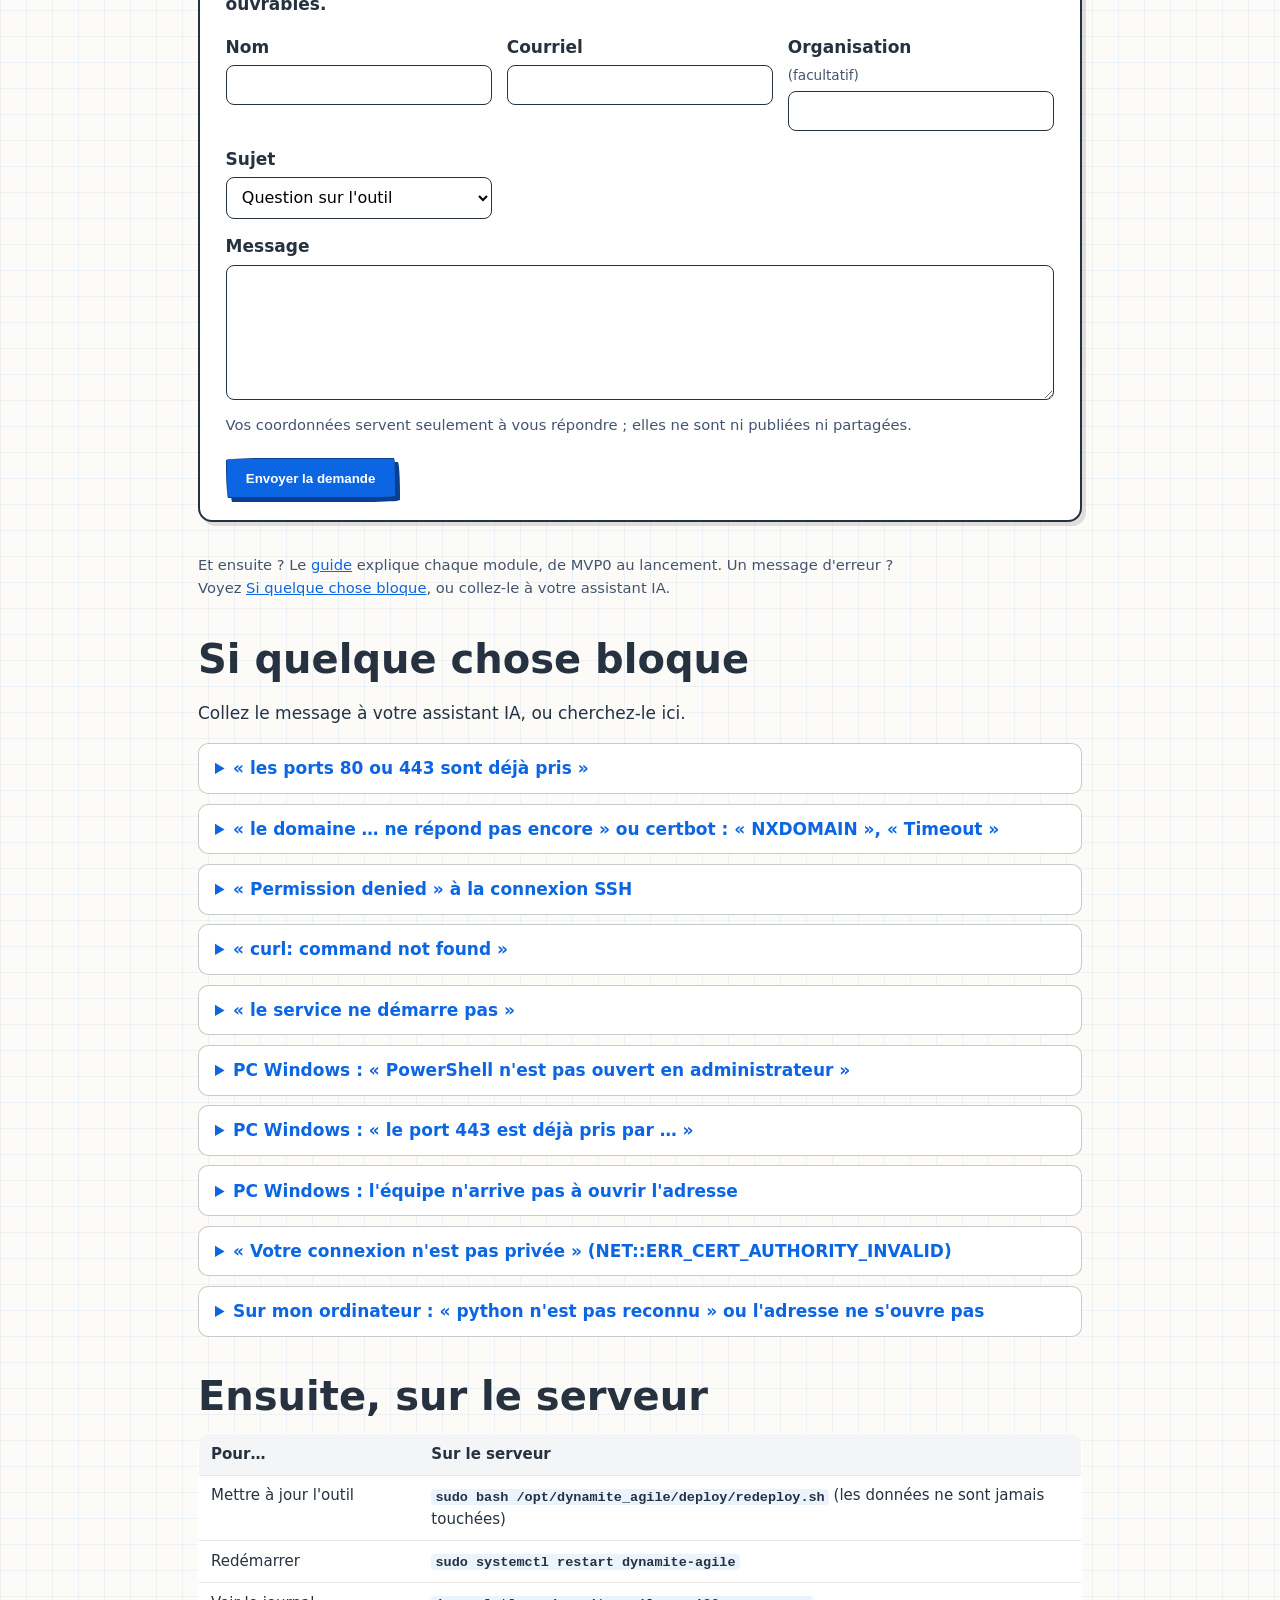
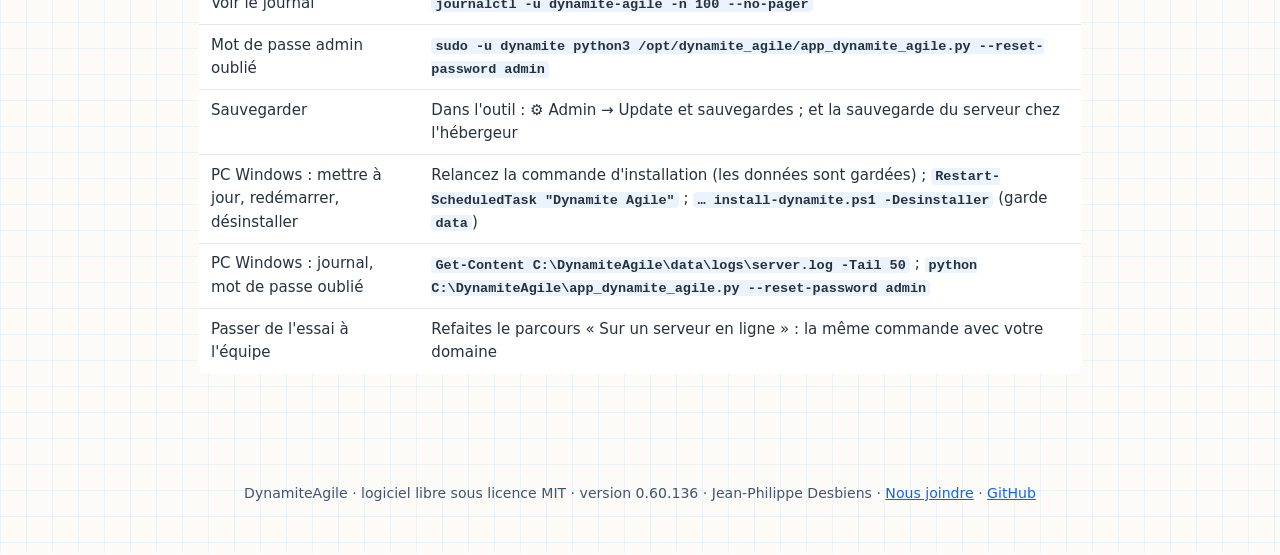
==== commit 1bf43edd: "0.60.136 — Diamond : carte de feuille de concept compacte (titre, vignette, principe, tous les bouto" ====
--- a/site/index.html
+++ b/site/index.html
@@ -1003,7 +1003,7 @@
       <code>python C:\DynamiteAgile\app_dynamite_agile.py --reset-password admin</code></td></tr>
     <tr><td>Passer de l'essai à l'équipe</td><td>Refaites le parcours « Sur un serveur en ligne » : la même commande avec votre domaine</td></tr></table>
 </main>
-<footer>DynamiteAgile · logiciel libre sous licence MIT · version 0.60.135 · Jean-Philippe Desbiens · <a href="installation.html#contact" data-new="0.60.74-contact">Nous joindre</a> · <a href="https://github.com/jpdesbiens11/Dynamite-Agile">GitHub</a></footer>
+<footer>DynamiteAgile · logiciel libre sous licence MIT · version 0.60.136 · Jean-Philippe Desbiens · <a href="installation.html#contact" data-new="0.60.74-contact">Nous joindre</a> · <a href="https://github.com/jpdesbiens11/Dynamite-Agile">GitHub</a></footer>
 <script>
 /* Website of Dynamite | Agile (D-O-015): reveal on scroll, copy buttons, the descent into the mine and the terminal
    that types the three installation commands. No external resource; motion off with prefers-reduced-motion. */
